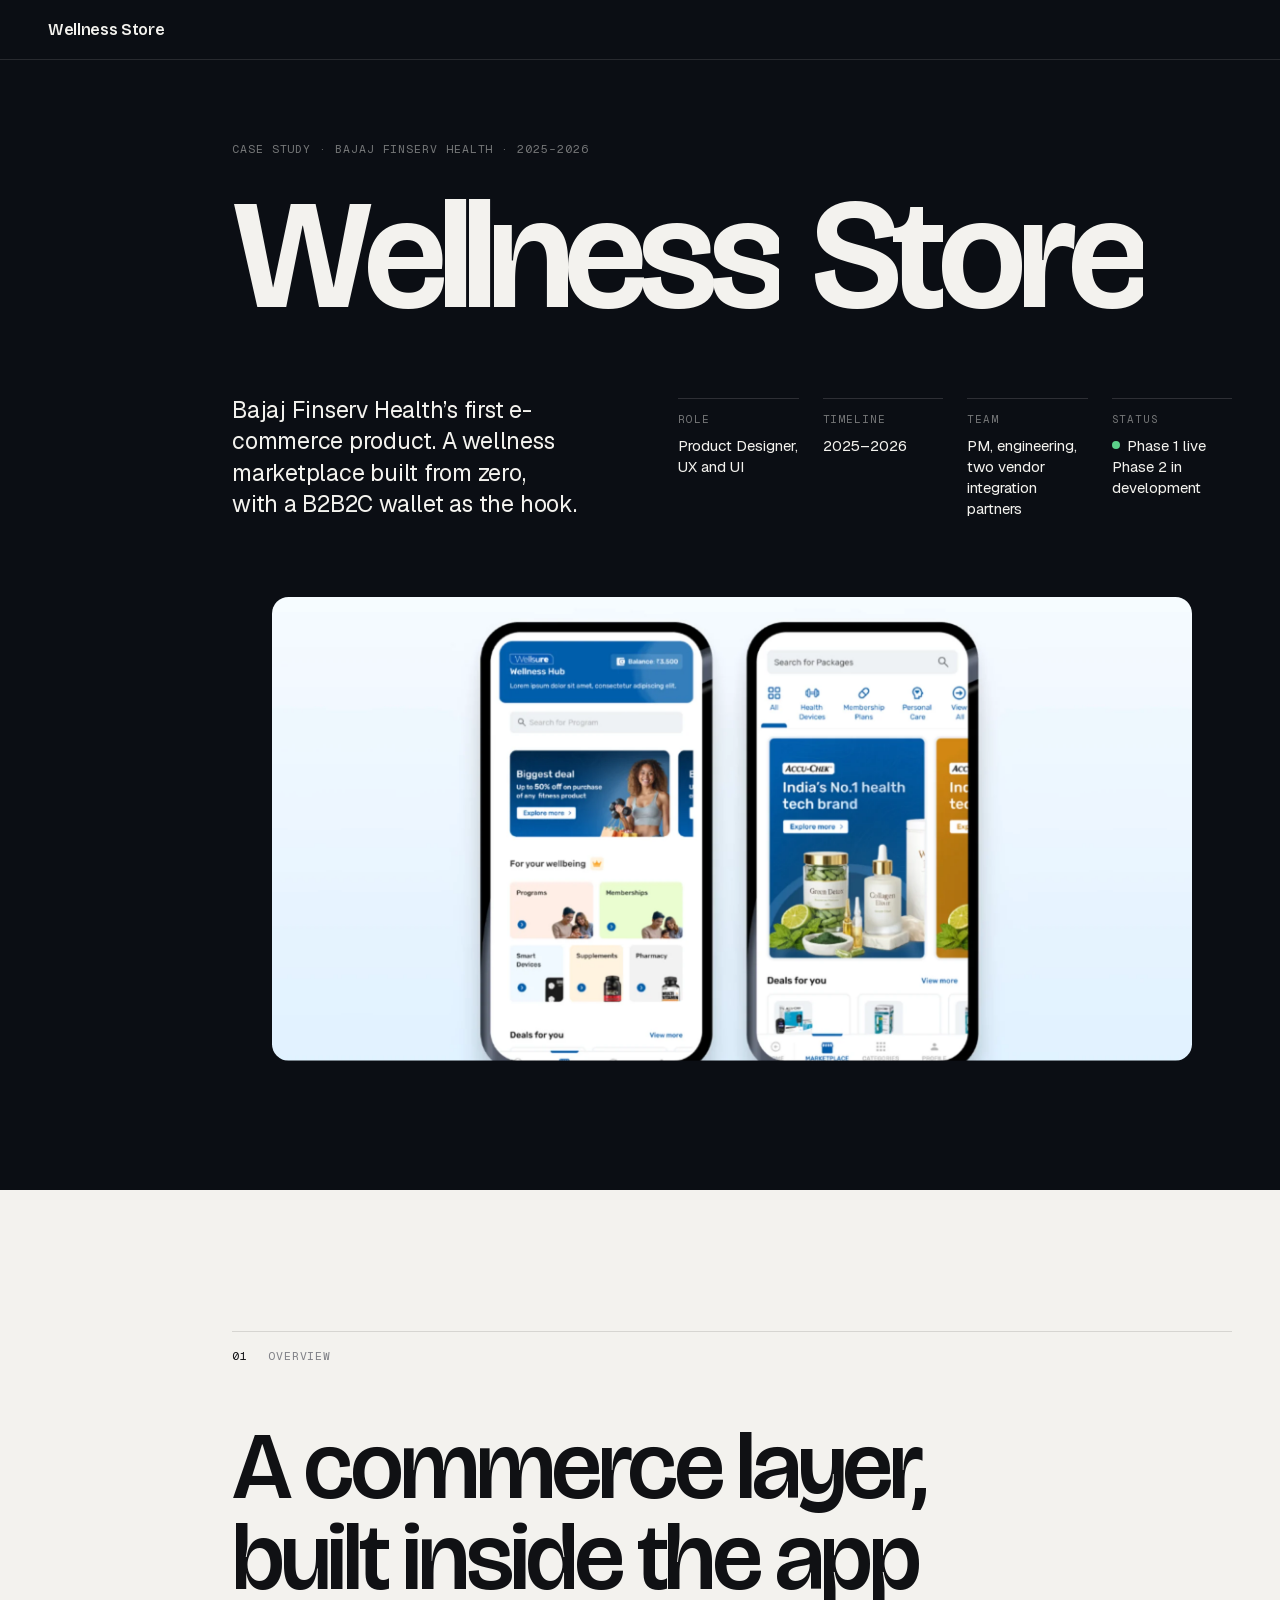
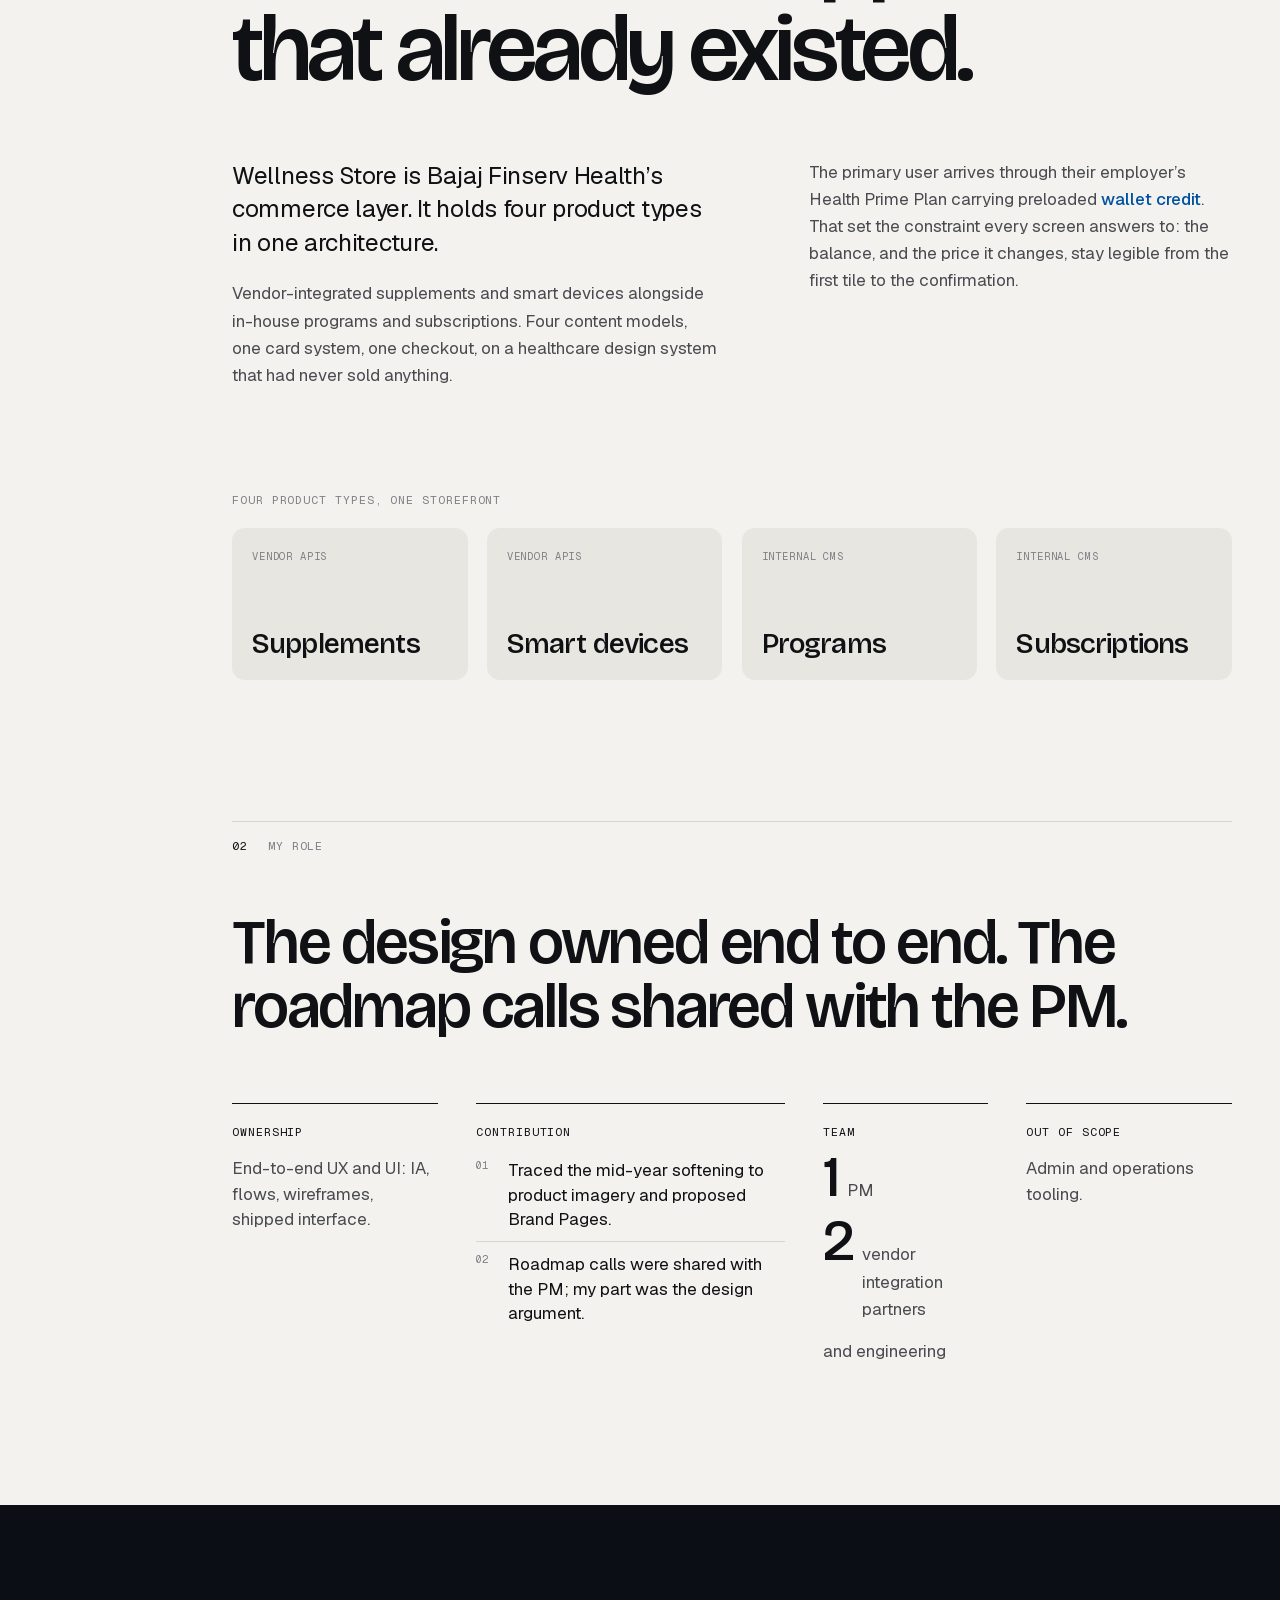
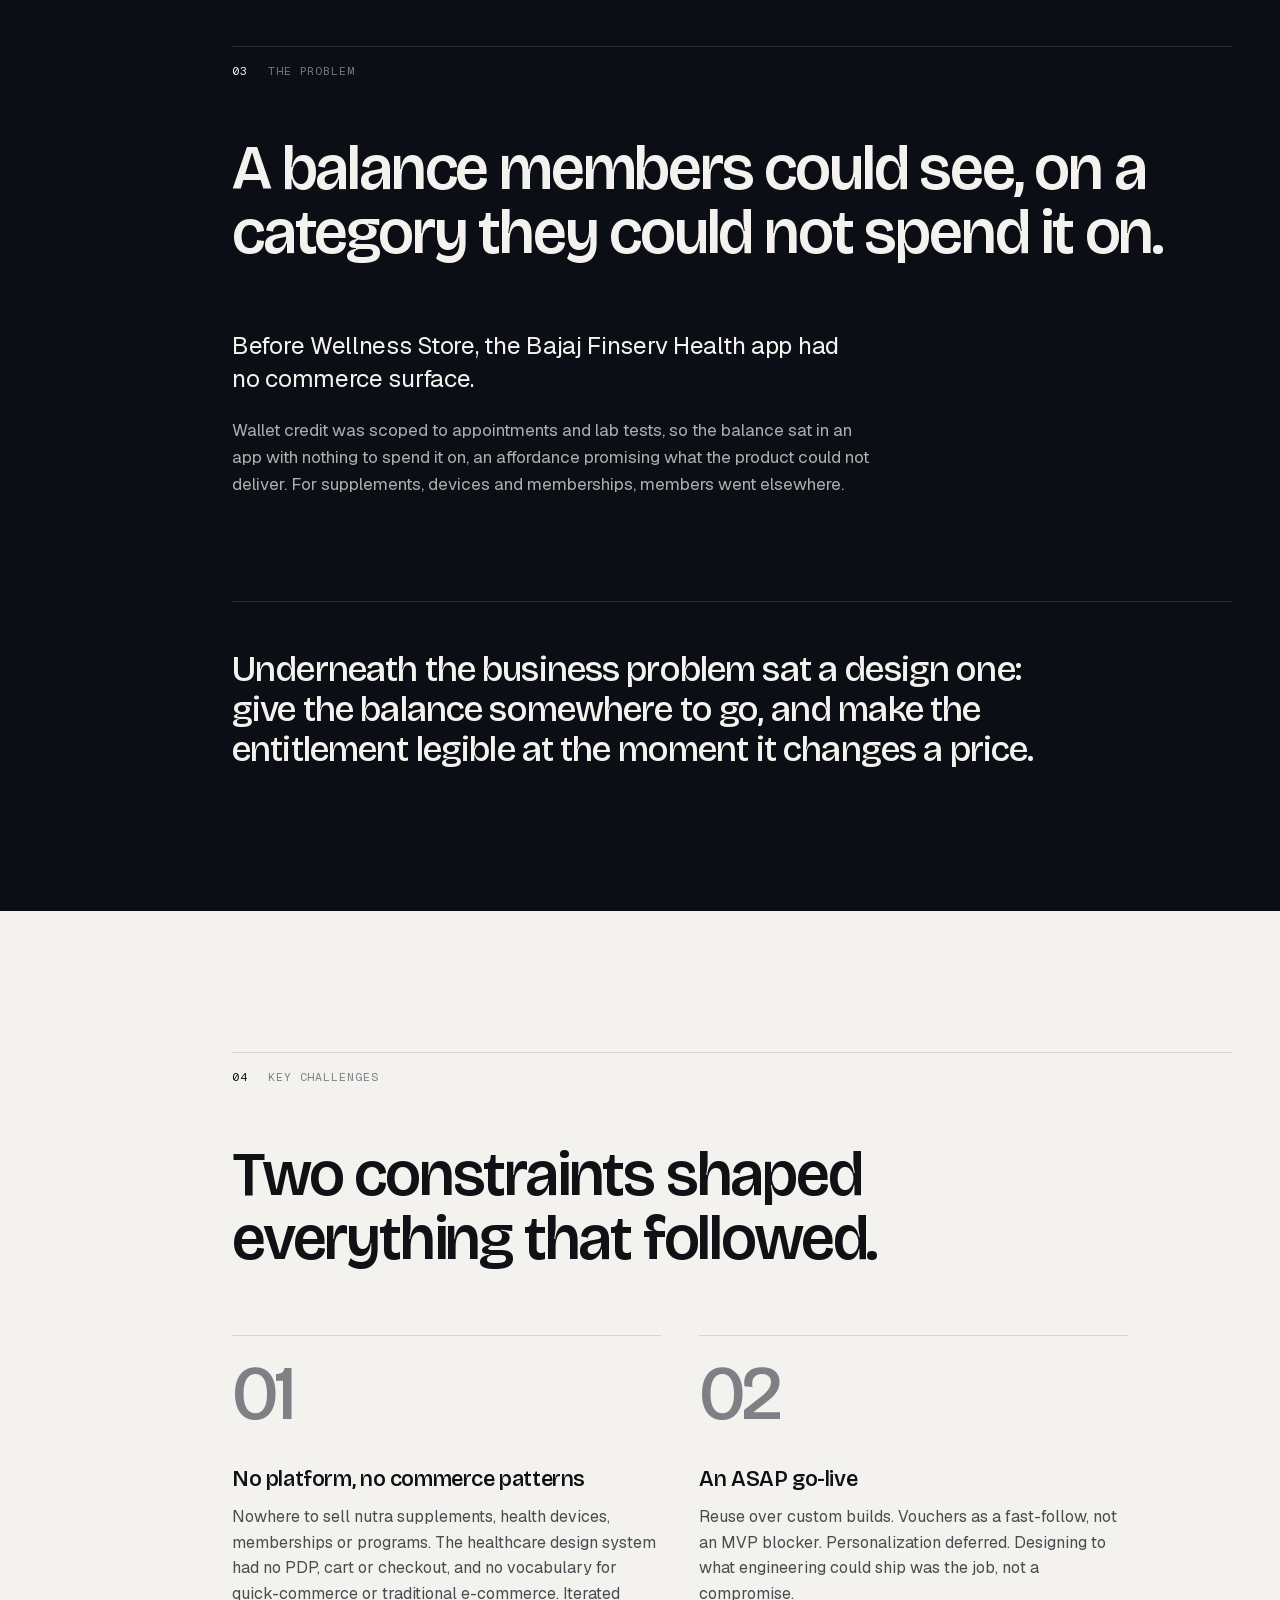
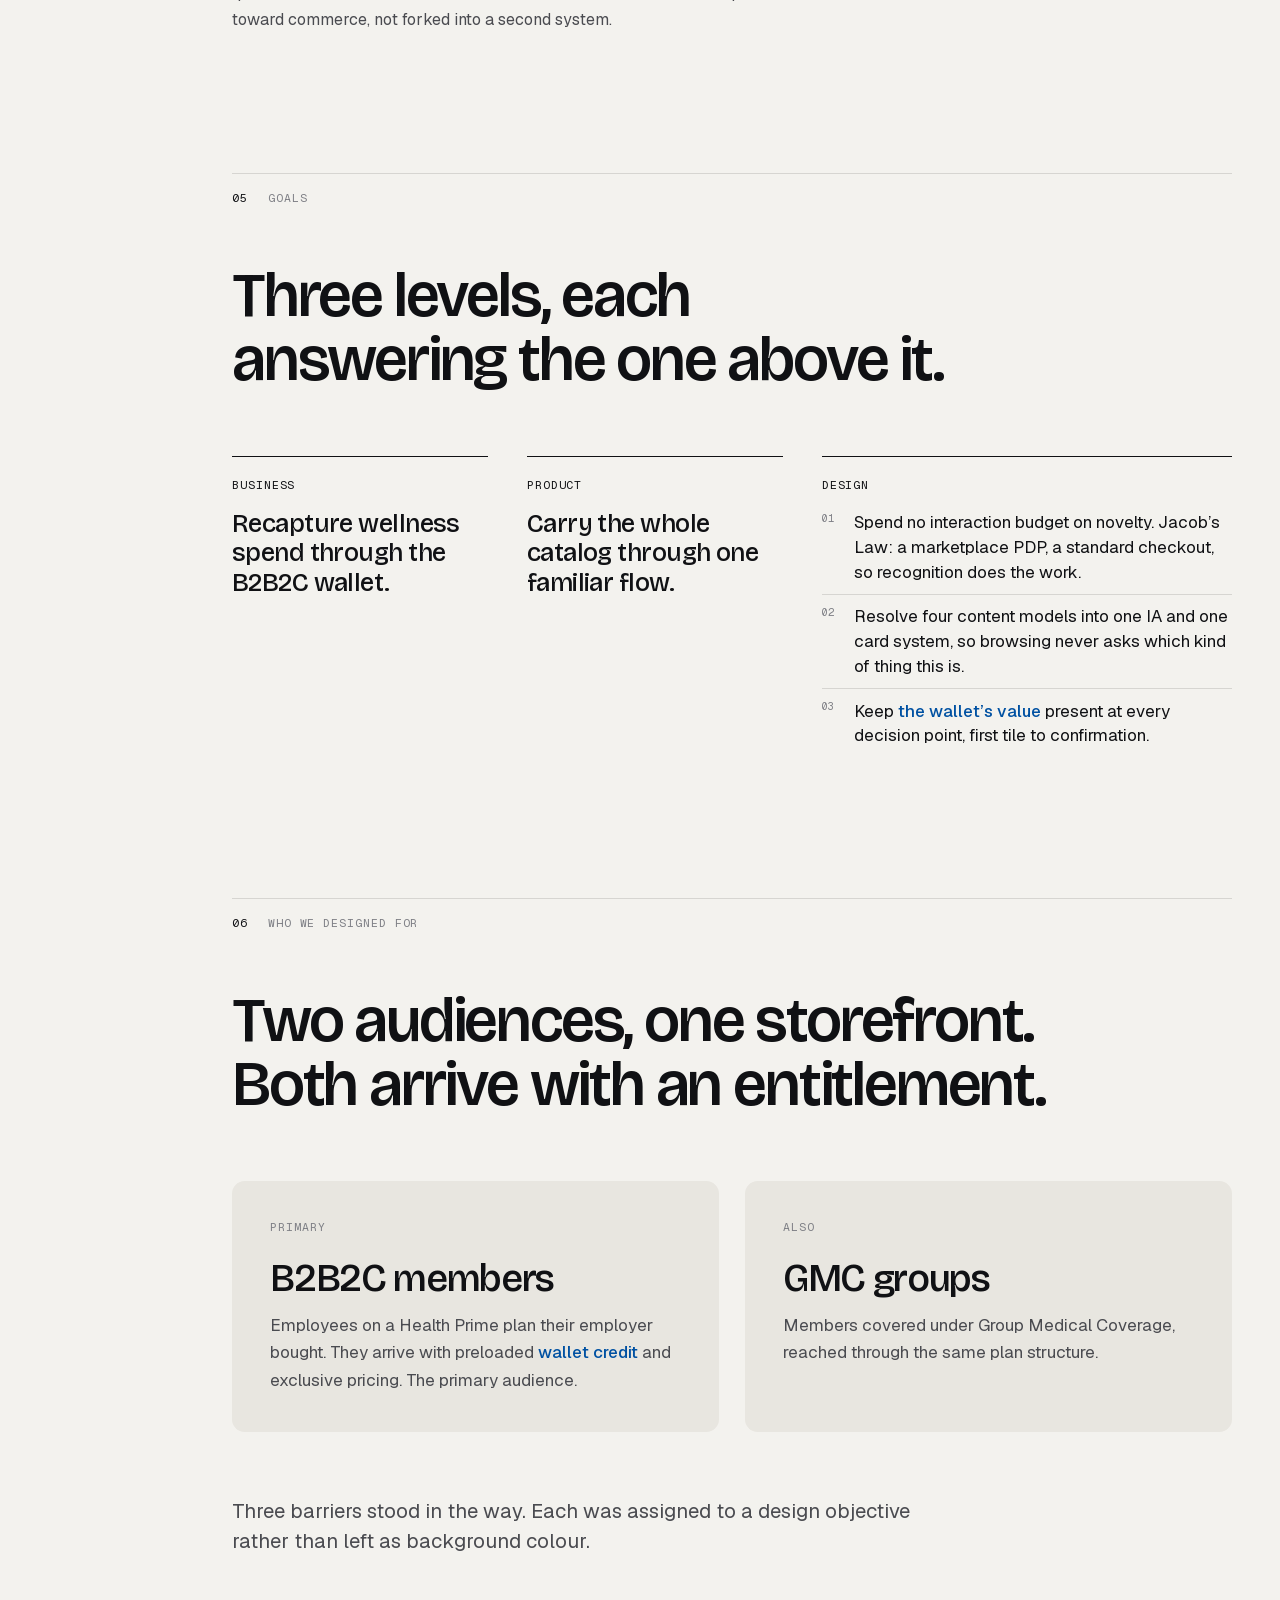
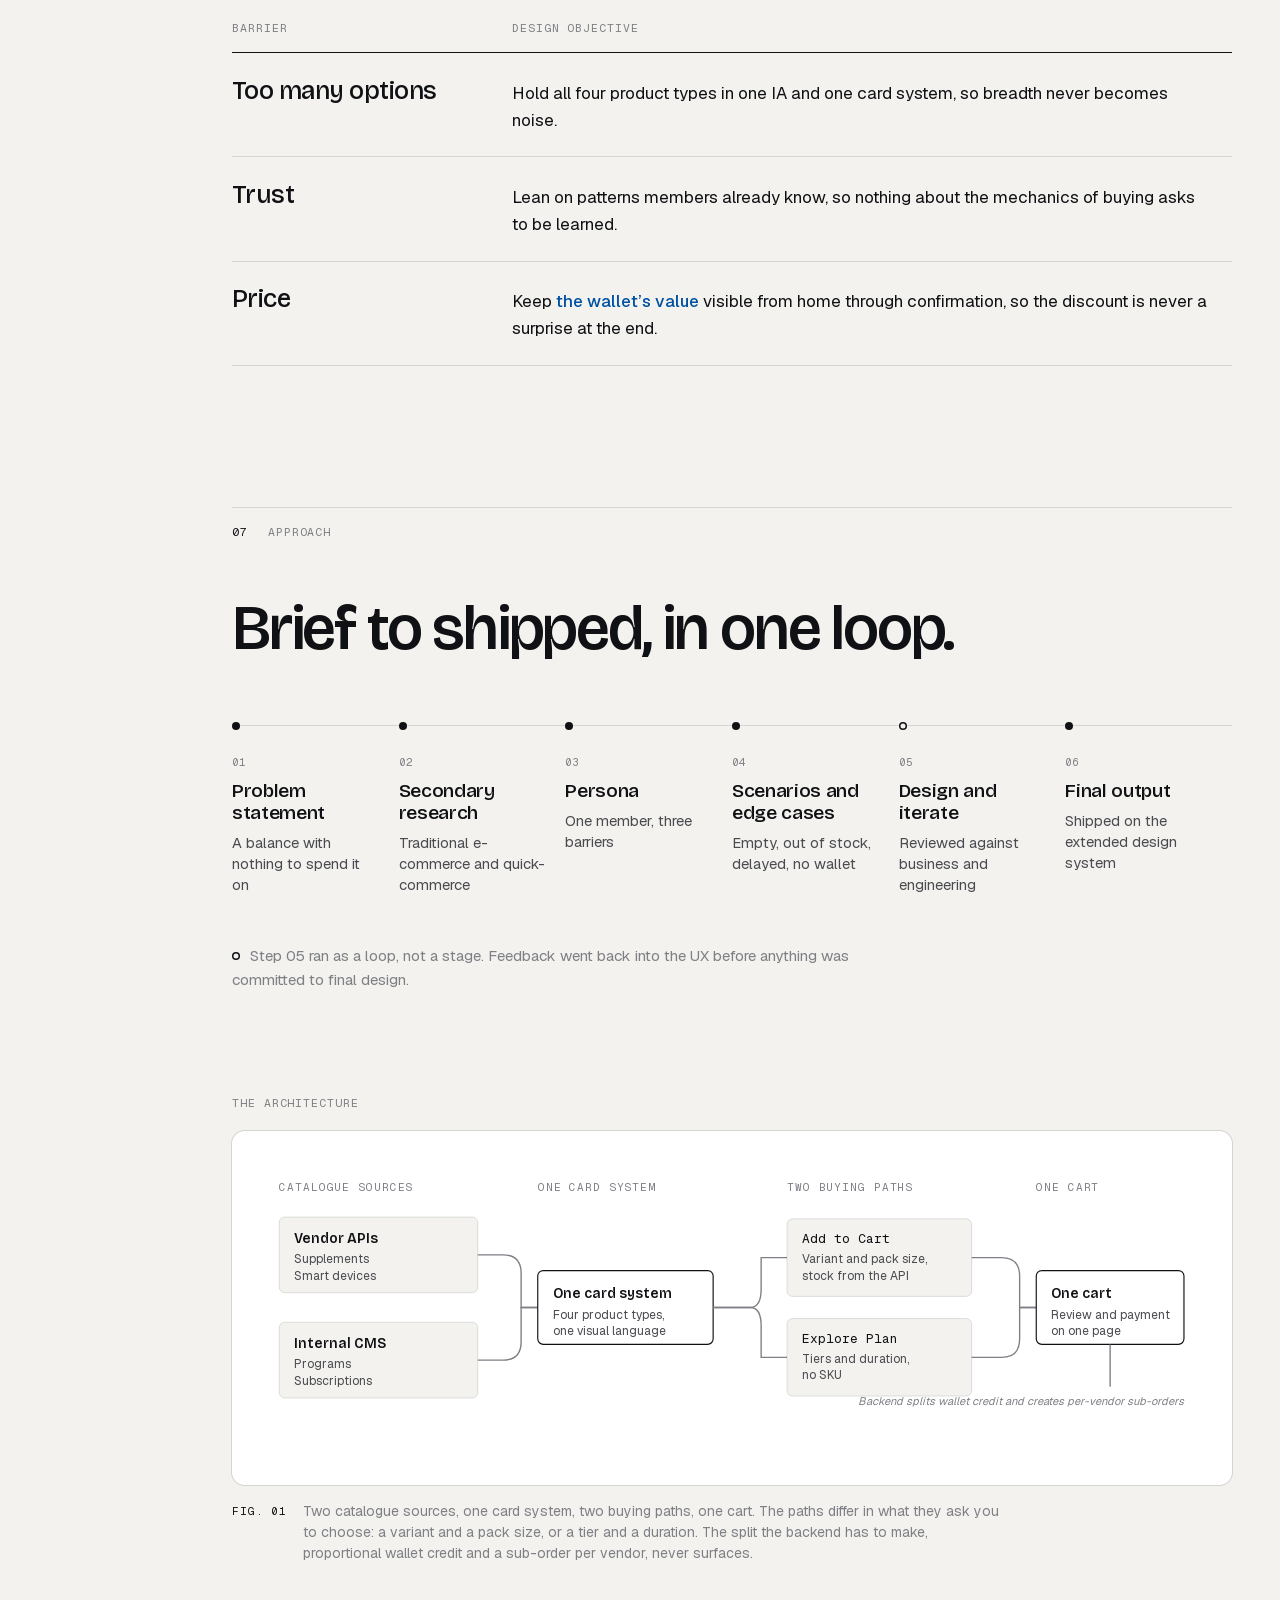
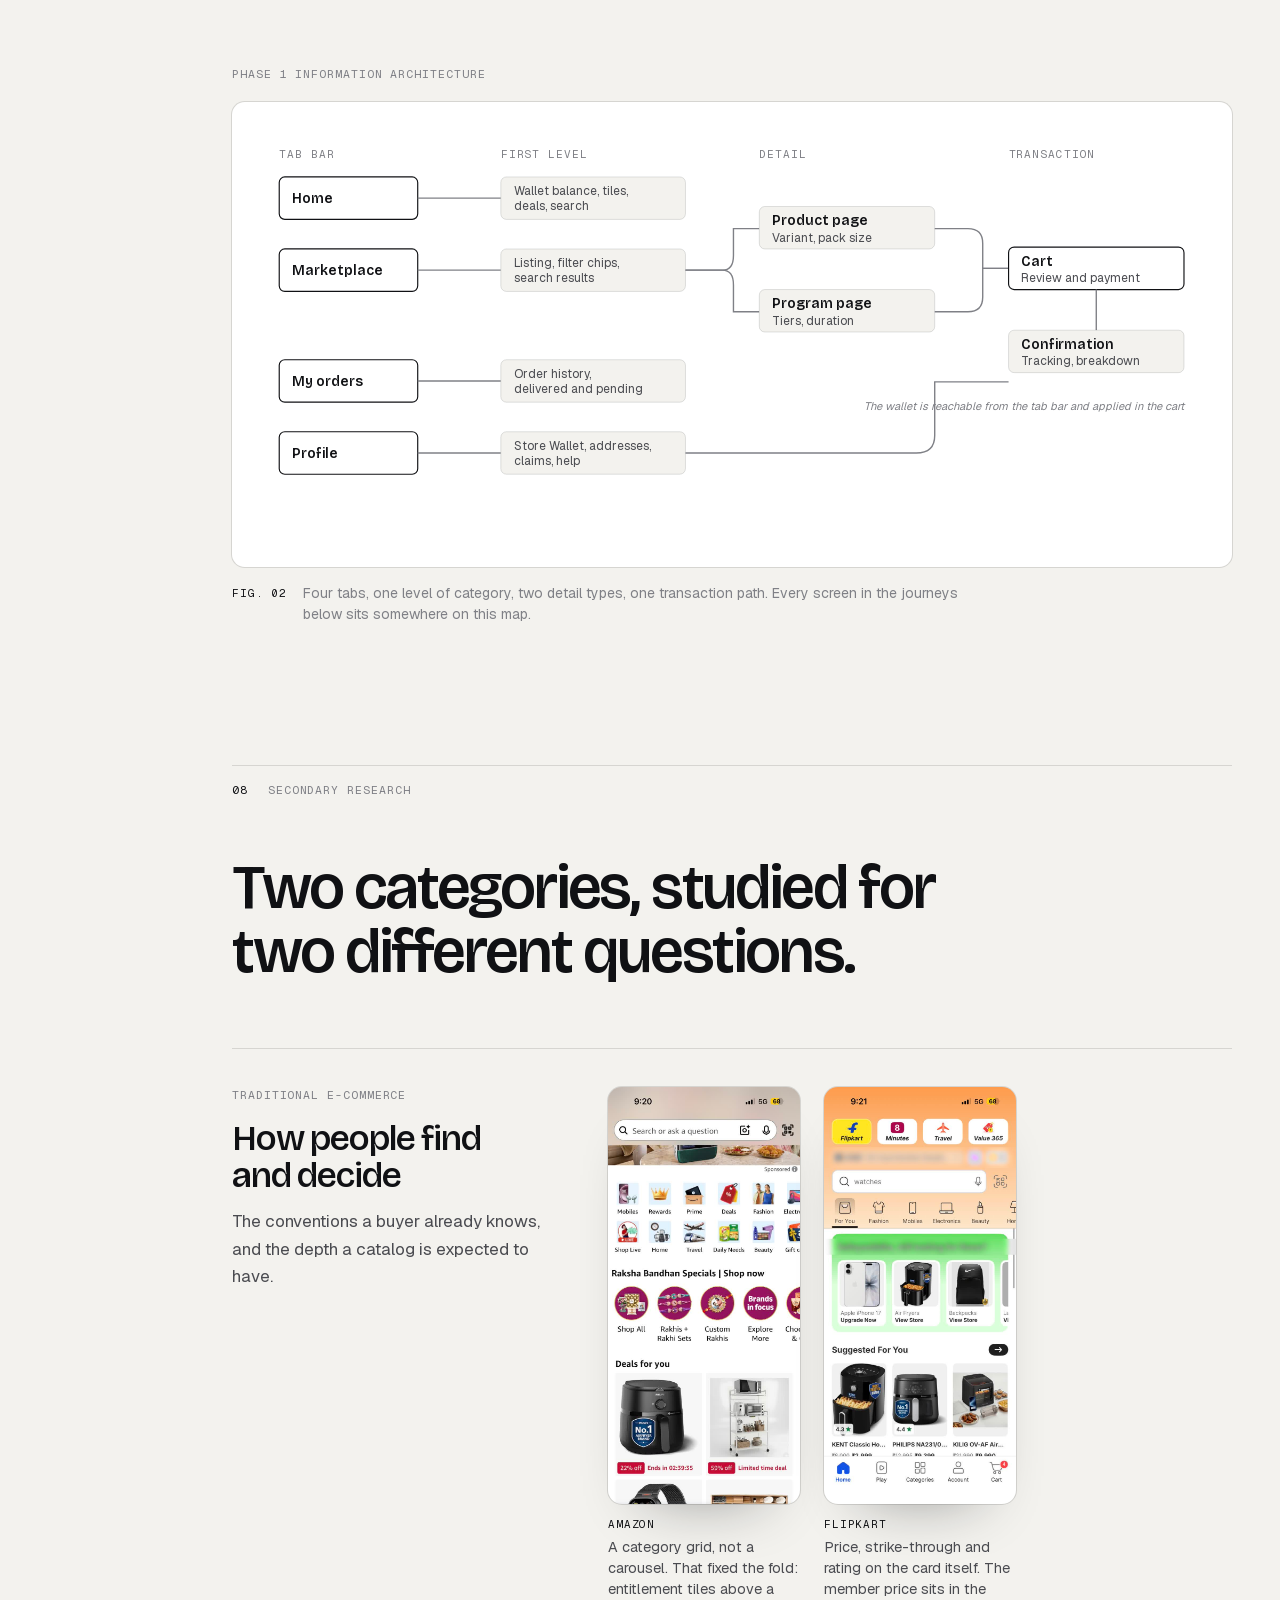
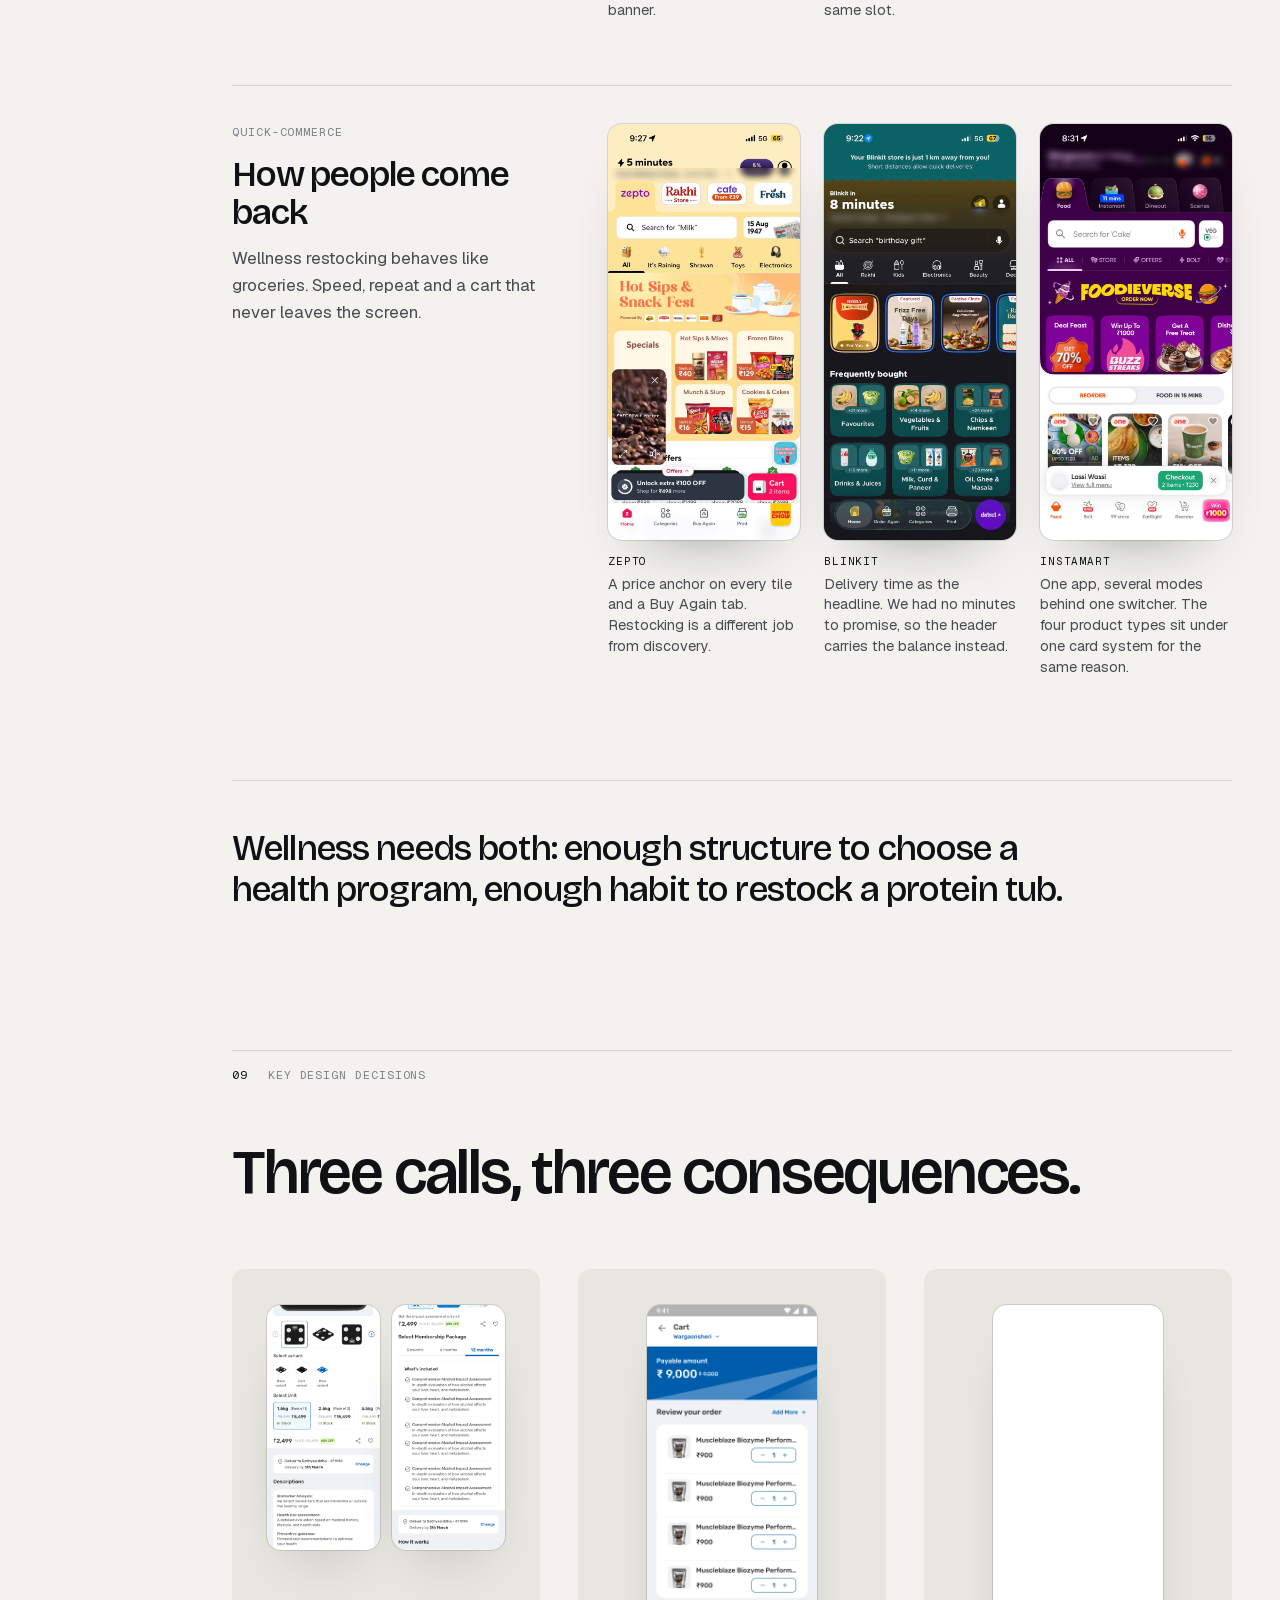
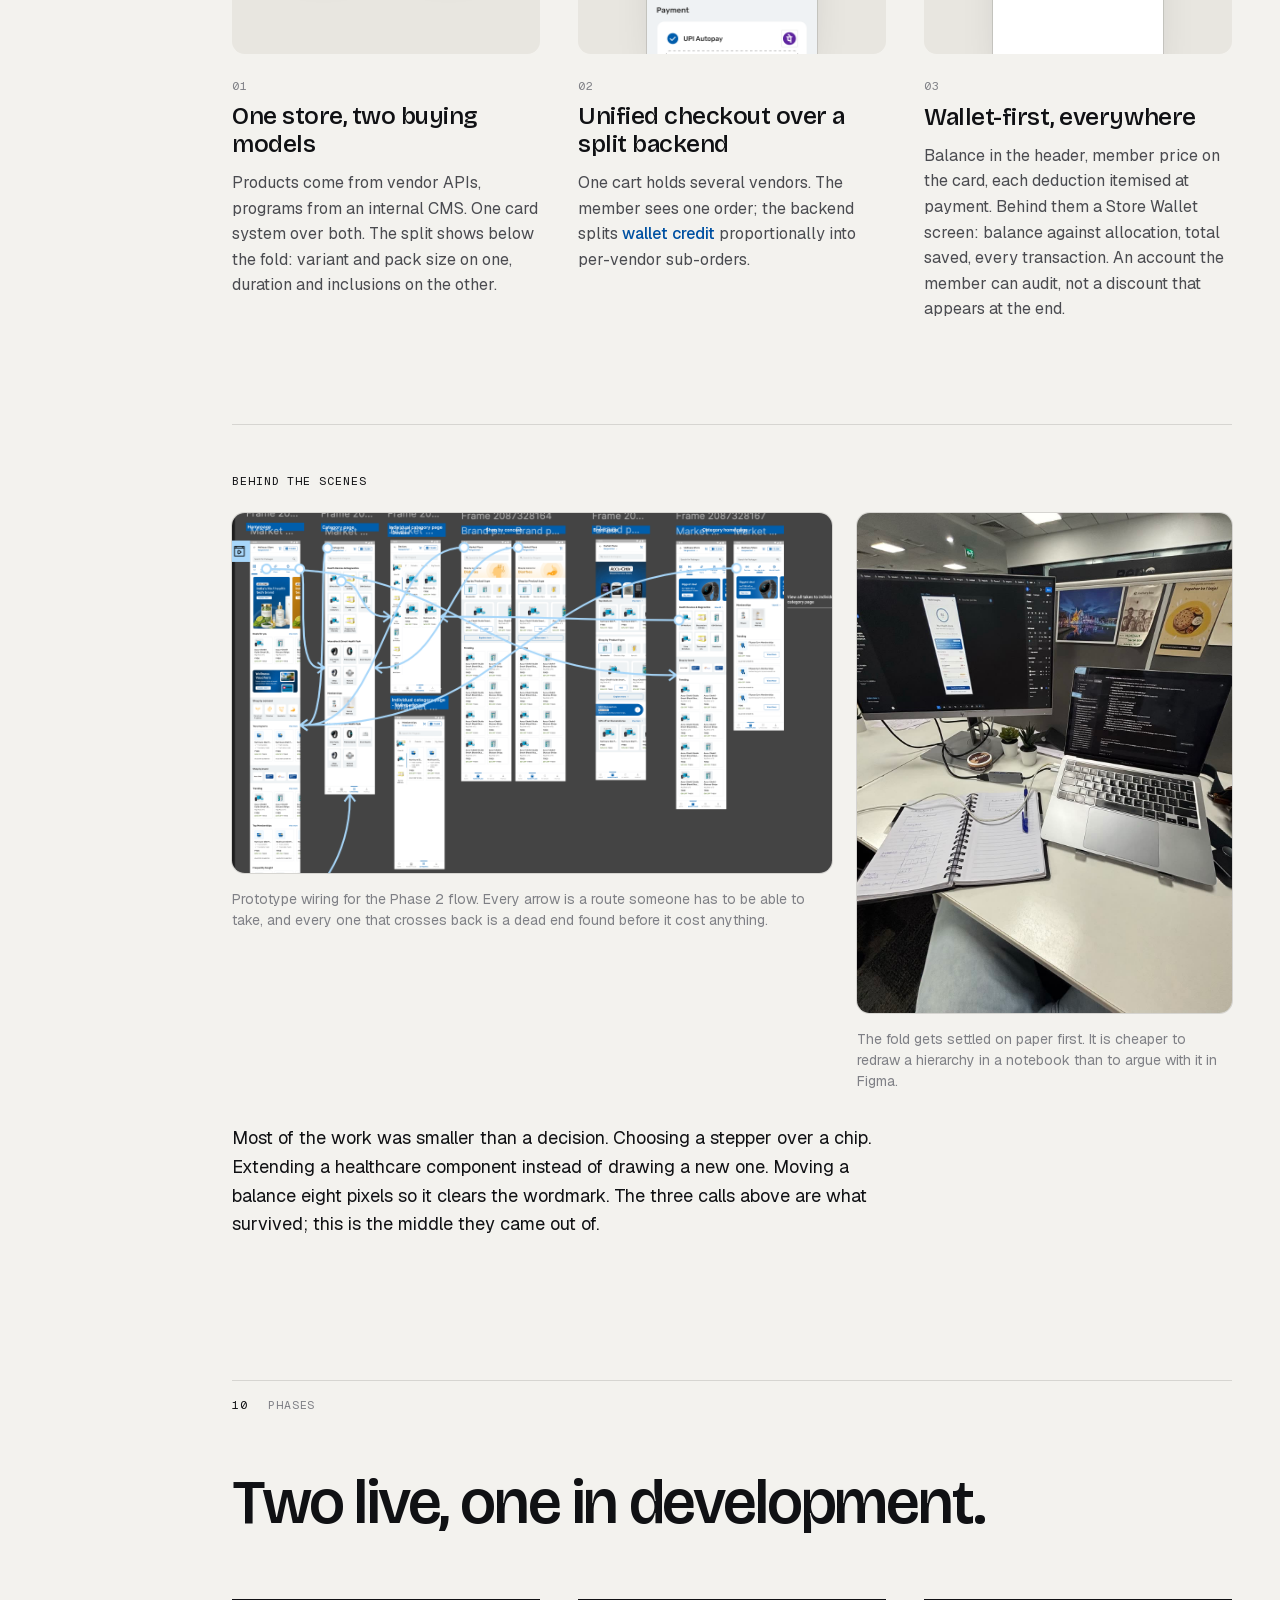
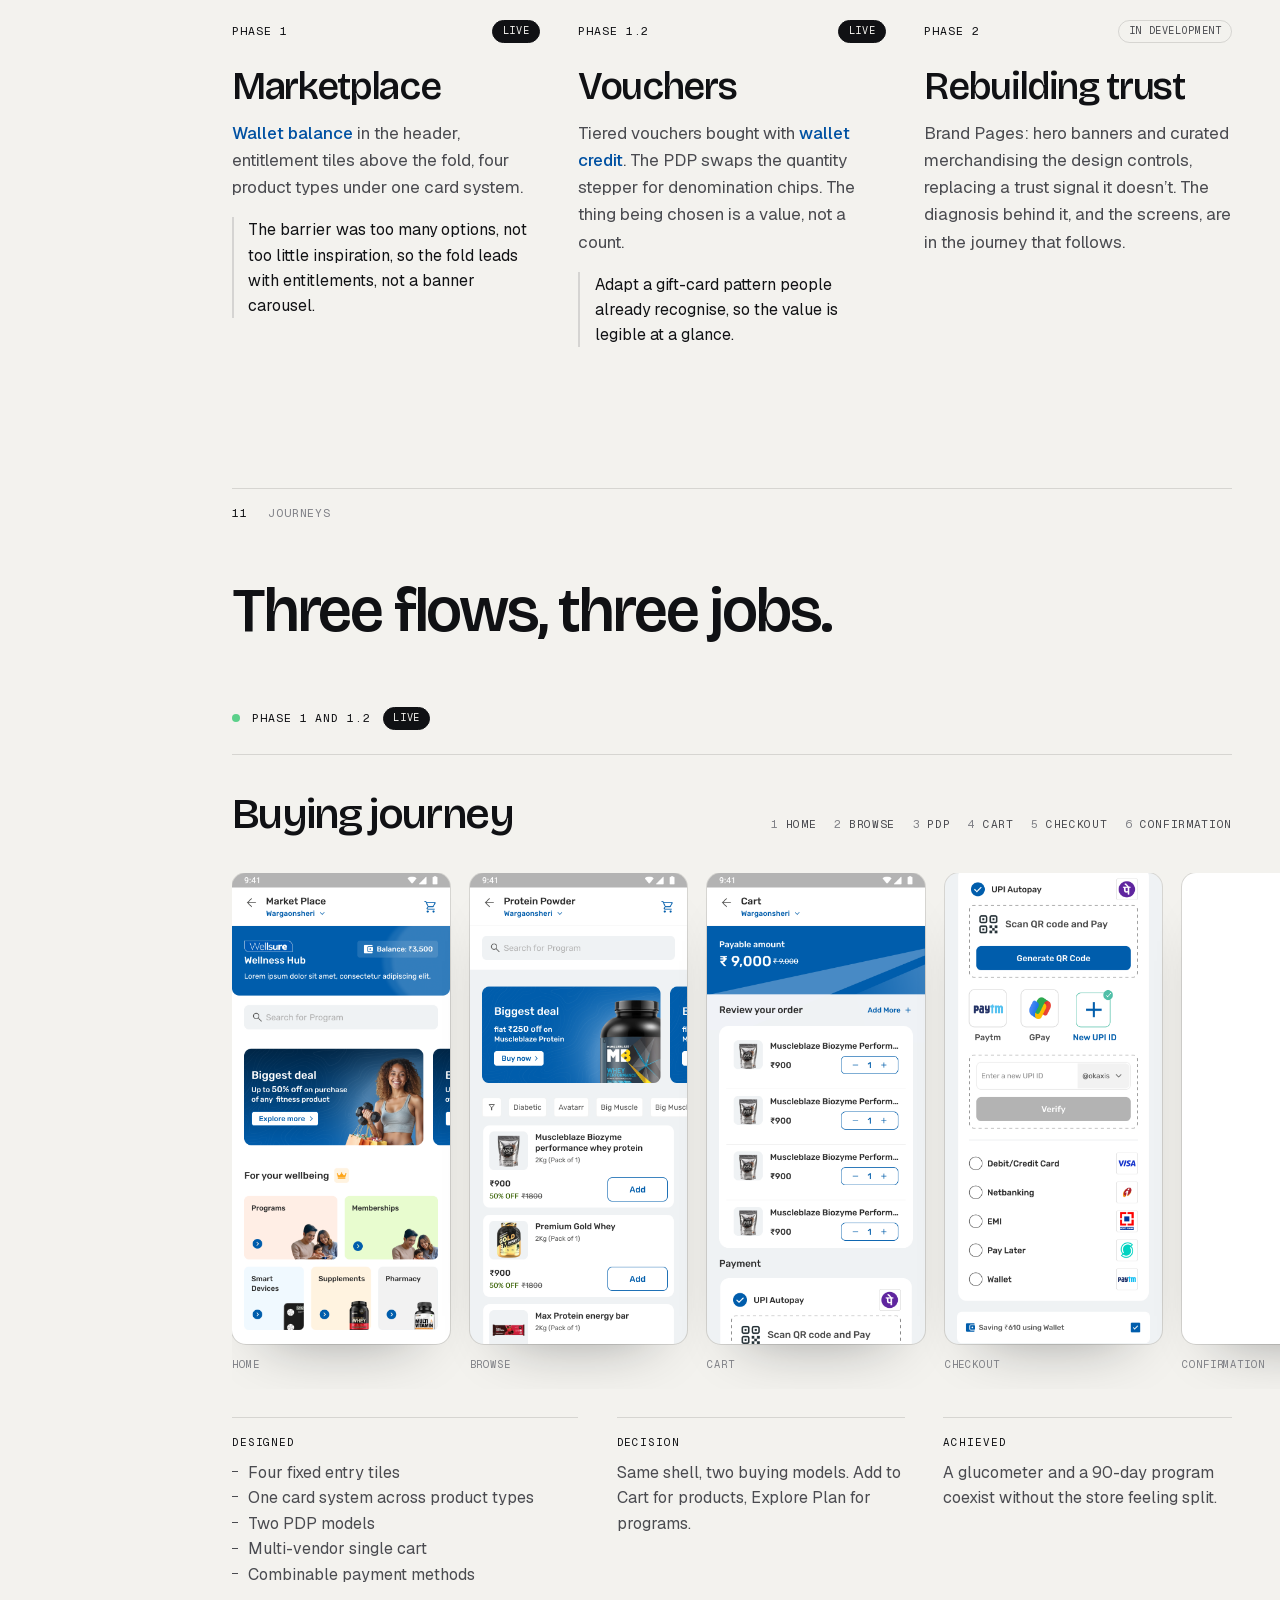
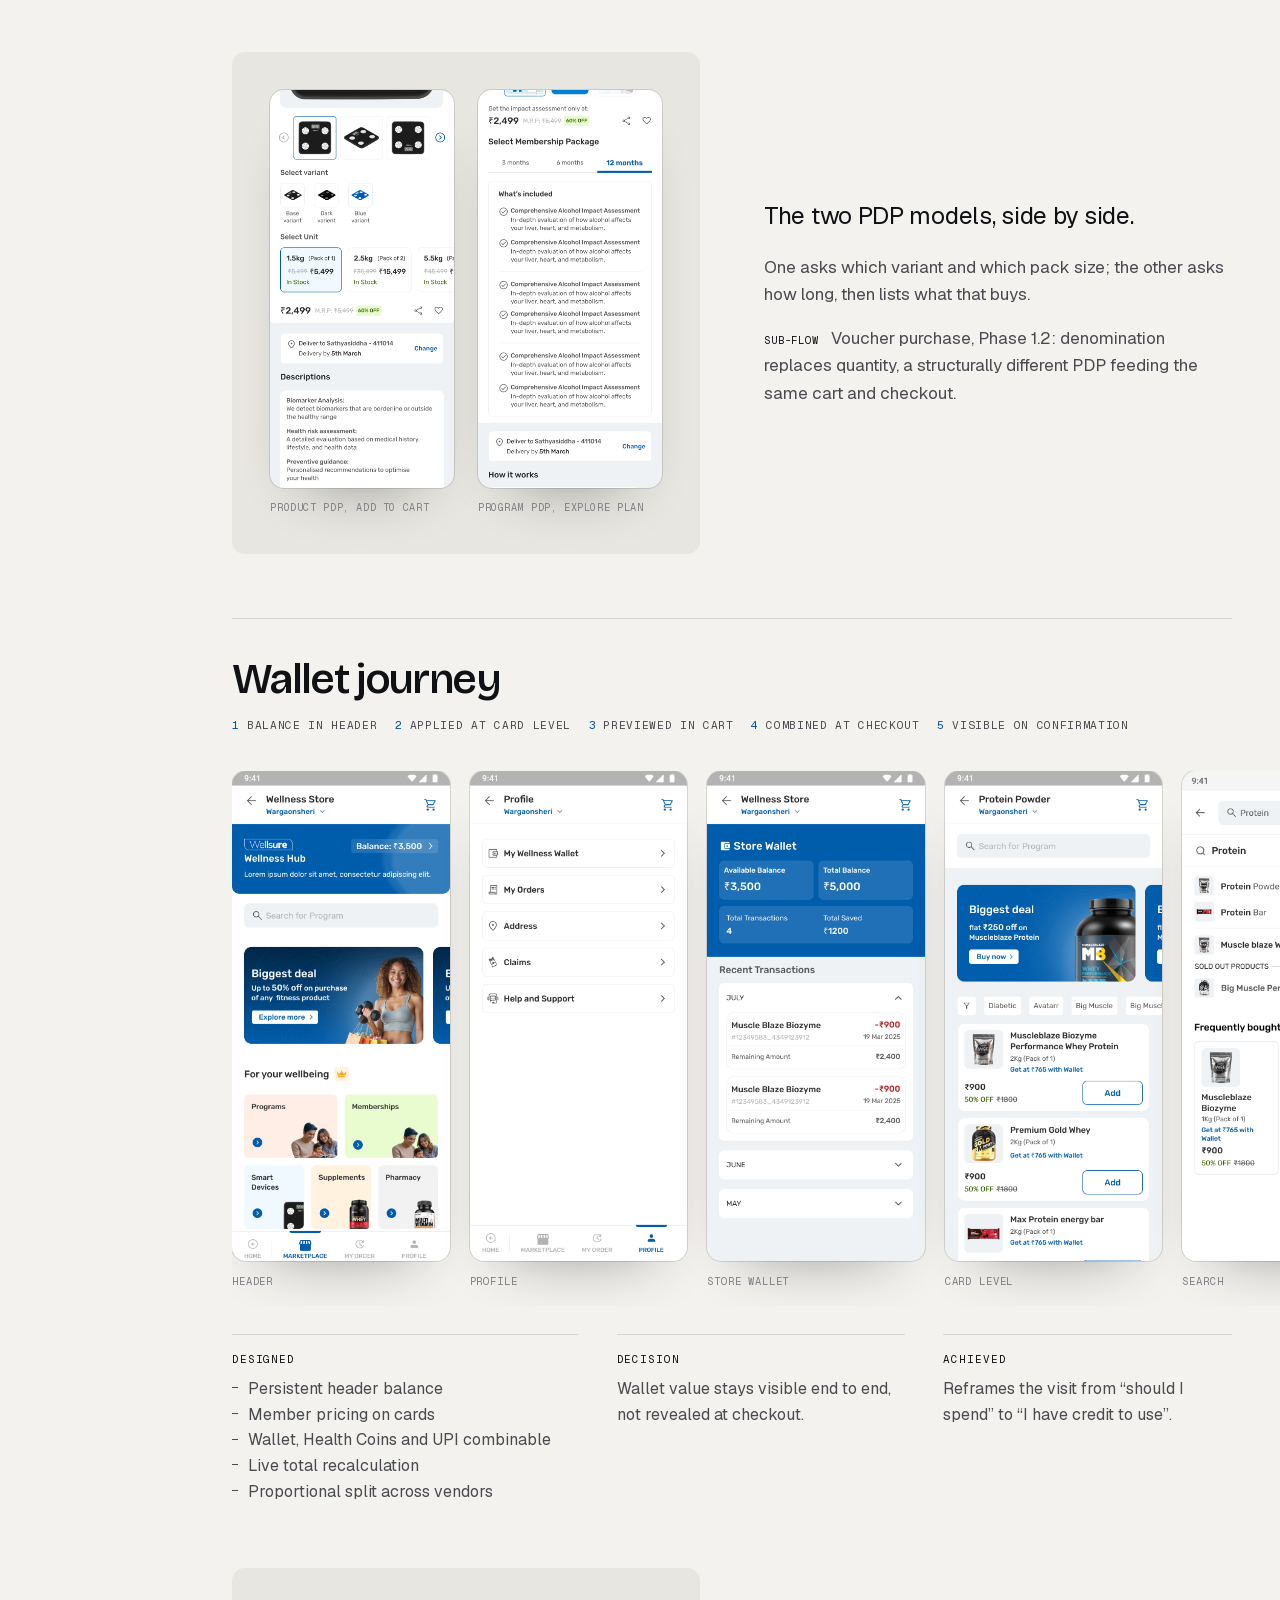
==== index.html @ 8b0f98ed "Redesign: editorial layout shared with the Generative EMR case study Same system as the EMR page: pa" ====
<!doctype html>
<html lang="en">
<head>
<meta charset="utf-8">
<meta name="viewport" content="width=device-width, initial-scale=1">
<meta name="color-scheme" content="light">
<meta name="theme-color" content="#0B0E14">
<link rel="icon" href="data:image/svg+xml,%3Csvg xmlns='http://www.w3.org/2000/svg' viewBox='0 0 32 32'%3E%3Crect width='32' height='32' rx='7' fill='%230B0E14'/%3E%3Ccircle cx='16' cy='16' r='6' fill='%230A62C2'/%3E%3C/svg%3E">
<title>Wellness Store, Bajaj Finserv Health</title>
<meta name="description" content="Case study. Bajaj Finserv Health's first e-commerce product: a wellness marketplace built from zero, with a B2B2C wallet as the hook.">
<link rel="preload" href="public/fonts/BricolageGrotesque-600-latin.woff2" as="font" type="font/woff2" crossorigin>
<link rel="preload" href="public/fonts/Geist-var-latin.woff2" as="font" type="font/woff2" crossorigin>
<link rel="preload" href="public/cover/wellness-store-hero.webp" as="image" fetchpriority="high">
<link rel="stylesheet" href="fonts.css">
<link rel="stylesheet" href="styles.css">
</head>
<body>

<a class="skip" href="#overview">Skip to the case study</a>

<header class="topbar" data-tone="dark">
  <a class="tb-mark" href="#top">Wellness Store</a>
  <button class="tb-index" type="button" aria-expanded="false" aria-controls="index-panel">
    <span class="tb-num" aria-hidden="true"></span>
    <span class="tb-name">Index</span>
    <span class="tb-plus" aria-hidden="true"></span>
  </button>
  <span class="tb-progress" aria-hidden="true"><span></span></span>
</header>

<nav class="index-panel" id="index-panel" aria-label="Sections" hidden>
  <ol>
    <li><a href="#overview"><span>01</span>Overview</a></li>
    <li><a href="#role"><span>02</span>My role</a></li>
    <li><a href="#problem"><span>03</span>The problem</a></li>
    <li><a href="#challenges"><span>04</span>Key challenges</a></li>
    <li><a href="#goals"><span>05</span>Goals</a></li>
    <li><a href="#persona"><span>06</span>Who we designed for</a></li>
    <li><a href="#approach"><span>07</span>Approach</a></li>
    <li><a href="#research"><span>08</span>Secondary research</a></li>
    <li><a href="#decisions"><span>09</span>Key design decisions</a></li>
    <li><a href="#phases"><span>10</span>Phases</a></li>
    <li><a href="#journeys"><span>11</span>Journeys</a></li>
    <li><a href="#results"><span>12</span>Results</a></li>
    <li><a href="#phase2"><span>13</span>Phase 2</a></li>
    <li><a href="#learnings"><span>14</span>Key learnings</a></li>
    <li><a href="#next"><span>15</span>Next steps</a></li>
  </ol>
</nav>

<!-- Side rail: the section index, fixed in its own left margin from 1180px.
     Appears once the hero has scrolled away. -->
<nav class="rail" aria-label="Sections, side rail">
  <ol>
    <li><a href="#overview"><span class="r-num">01</span><span class="r-name">Overview</span></a></li>
    <li><a href="#role"><span class="r-num">02</span><span class="r-name">My role</span></a></li>
    <li><a href="#problem"><span class="r-num">03</span><span class="r-name">The problem</span></a></li>
    <li><a href="#challenges"><span class="r-num">04</span><span class="r-name">Challenges</span></a></li>
    <li><a href="#goals"><span class="r-num">05</span><span class="r-name">Goals</span></a></li>
    <li><a href="#persona"><span class="r-num">06</span><span class="r-name">Audience</span></a></li>
    <li><a href="#approach"><span class="r-num">07</span><span class="r-name">Approach</span></a></li>
    <li><a href="#research"><span class="r-num">08</span><span class="r-name">Research</span></a></li>
    <li><a href="#decisions"><span class="r-num">09</span><span class="r-name">Decisions</span></a></li>
    <li><a href="#phases"><span class="r-num">10</span><span class="r-name">Phases</span></a></li>
    <li><a href="#journeys"><span class="r-num">11</span><span class="r-name">Journeys</span></a></li>
    <li><a href="#results"><span class="r-num">12</span><span class="r-name">Results</span></a></li>
    <li><a href="#phase2"><span class="r-num">13</span><span class="r-name">Phase 2</span></a></li>
    <li><a href="#learnings"><span class="r-num">14</span><span class="r-name">Key learnings</span></a></li>
    <li><a href="#next"><span class="r-num">15</span><span class="r-name">Next steps</span></a></li>
  </ol>
</nav>


<!-- ================================================================ HERO -->
<section class="hero dark" id="top" aria-label="Introduction">
  <div class="wrap hero-head">
    <p class="kicker">Case study &middot; Bajaj Finserv Health &middot; 2025&ndash;2026</p>

    <h1 class="hero-title" aria-label="Wellness Store">
      <span class="word" aria-hidden="true"><span class="ch" style="--i:0">W</span><span class="ch" style="--i:1">e</span><span class="ch" style="--i:2">l</span><span class="ch" style="--i:3">l</span><span class="ch" style="--i:4">n</span><span class="ch" style="--i:5">e</span><span class="ch" style="--i:6">s</span><span class="ch" style="--i:7">s</span></span>
      <span class="word" aria-hidden="true"><span class="ch" style="--i:9">S</span><span class="ch" style="--i:10">t</span><span class="ch" style="--i:11">o</span><span class="ch" style="--i:12">r</span><span class="ch" style="--i:13">e</span></span>
    </h1>

    <div class="hero-foot">
      <p class="hero-line">Bajaj Finserv Health&rsquo;s first e-commerce product. A wellness marketplace built from zero, with a B2B2C wallet as the hook.</p>
      <dl class="meta">
        <div><dt>Role</dt><dd>Product Designer, UX and UI</dd></div>
        <div><dt>Timeline</dt><dd>2025&ndash;2026</dd></div>
        <div><dt>Team</dt><dd>PM, engineering, two vendor integration partners</dd></div>
        <div><dt>Status</dt><dd><span class="live-dot" aria-hidden="true"></span>Phase 1 live<br>Phase 2 in development</dd></div>
      </dl>
    </div>
  </div>

  <figure class="hero-visual">
    <div class="hv-scale">
      <img class="hv-card" src="public/cover/wellness-store-hero.webp" width="1908" height="962"
           alt="Two phone mockups: the Phase 1 home with its wallet balance and entitlement tiles, and the Phase 2 home with category tabs and a brand banner."
           fetchpriority="high" decoding="async">
    </div>
  </figure>
</section>


<main>

<!-- ============================================================ OVERVIEW -->
<section id="overview" data-title="Overview">
  <div class="wrap">
    <p class="sec-idx" data-reveal><span>01</span>Overview</p>
    <h2 class="sec-title xl" data-reveal>A commerce layer, built inside the app that already existed.</h2>

    <div class="split" data-reveal>
      <div class="prose">
        <p class="lead">
          Wellness Store is Bajaj Finserv Health&rsquo;s commerce layer. It holds four
          product types in one architecture.
        </p>
        <p>
          Vendor-integrated supplements and smart devices alongside in-house programs and
          subscriptions. Four content models, one card system, one checkout, on a
          healthcare design system that had never sold anything.
        </p>
      </div>
      <div class="prose">
        <p>
          The primary user arrives through their employer&rsquo;s Health Prime Plan carrying
          preloaded <span class="wallet">wallet credit</span>. That set the constraint every
          screen answers to: the balance, and the price it changes, stay legible from the
          first tile to the confirmation.
        </p>
      </div>
    </div>

    <div class="types" data-reveal>
      <p class="label">Four product types, one storefront</p>
      <ul>
        <li><span class="t-src">Vendor APIs</span><span class="t-name">Supplements</span></li>
        <li><span class="t-src">Vendor APIs</span><span class="t-name">Smart devices</span></li>
        <li><span class="t-src">Internal CMS</span><span class="t-name">Programs</span></li>
        <li><span class="t-src">Internal CMS</span><span class="t-name">Subscriptions</span></li>
      </ul>
    </div>
  </div>
</section>


<!-- ============================================================= MY ROLE -->
<section id="role" data-title="My role">
  <div class="wrap">
    <p class="sec-idx" data-reveal><span>02</span>My role</p>
    <h2 class="sec-title" data-reveal>The design owned end to end. The roadmap calls shared with the PM.</h2>

    <div class="role-grid" data-reveal>
      <div class="role-card">
        <p class="label">Ownership</p>
        <p class="role-text">End-to-end UX and UI: IA, flows, wireframes, shipped interface.</p>
      </div>
      <div class="role-card wide">
        <p class="label">Contribution</p>
        <ol class="role-list">
          <li>Traced the mid-year softening to product imagery and proposed Brand Pages.</li>
          <li>Roadmap calls were shared with the PM; my part was the design argument.</li>
        </ol>
      </div>
      <div class="role-card">
        <p class="label">Team</p>
        <p class="team"><span class="tn">1</span>PM</p>
        <p class="team"><span class="tn">2</span>vendor integration partners</p>
        <p class="role-text">and engineering</p>
      </div>
      <div class="role-card">
        <p class="label">Out of scope</p>
        <p class="role-text">Admin and operations tooling.</p>
      </div>
    </div>
  </div>
</section>


<!-- ========================================================== THE PROBLEM -->
<section class="dark" id="problem" data-title="The problem">
  <div class="wrap">
    <p class="sec-idx" data-reveal><span>03</span>The problem</p>
    <h2 class="sec-title" data-reveal>A balance members could see, on a category they could not spend it on.</h2>

    <div class="prose" data-reveal>
      <p class="lead">
        Before Wellness Store, the Bajaj Finserv Health app had no commerce surface.
      </p>
      <p>
        Wallet credit was scoped to appointments and lab tests, so the balance sat in an
        app with nothing to spend it on, an affordance promising what the product could
        not deliver. For supplements, devices and memberships, members went elsewhere.
      </p>
    </div>

    <div class="split closing" data-reveal>
      <p class="pull">Underneath the business problem sat a design one: give the balance somewhere to go, and make the entitlement legible at the moment it changes a price.</p>
    </div>
  </div>
</section>


<!-- ====================================================== KEY CHALLENGES -->
<section id="challenges" data-title="Key challenges">
  <div class="wrap">
    <p class="sec-idx" data-reveal><span>04</span>Key challenges</p>
    <h2 class="sec-title" data-reveal>Two constraints shaped everything that followed.</h2>

    <ol class="blocks two" data-reveal>
      <li>
        <p class="b-num">01</p>
        <h3>No platform, no commerce patterns</h3>
        <p>Nowhere to sell nutra supplements, health devices, memberships or programs. The healthcare design system had no PDP, cart or checkout, and no vocabulary for quick-commerce or traditional e-commerce. Iterated toward commerce, not forked into a second system.</p>
      </li>
      <li>
        <p class="b-num">02</p>
        <h3>An ASAP go-live</h3>
        <p>Reuse over custom builds. Vouchers as a fast-follow, not an MVP blocker. Personalization deferred. Designing to what engineering could ship was the job, not a compromise.</p>
      </li>
    </ol>
  </div>
</section>


<!-- =============================================================== GOALS -->
<section id="goals" data-title="Goals">
  <div class="wrap">
    <p class="sec-idx" data-reveal><span>05</span>Goals</p>
    <h2 class="sec-title" data-reveal>Three levels, each answering the one above it.</h2>

    <ol class="levels" data-reveal>
      <li>
        <p class="label">Business</p>
        <p class="lv-text">Recapture wellness spend through the B2B2C wallet.</p>
      </li>
      <li>
        <p class="label">Product</p>
        <p class="lv-text">Carry the whole catalog through one familiar flow.</p>
      </li>
      <li>
        <p class="label">Design</p>
        <ol class="role-list">
          <li>Spend no interaction budget on novelty. Jacob&rsquo;s Law: a marketplace PDP, a standard checkout, so recognition does the work.</li>
          <li>Resolve four content models into one IA and one card system, so browsing never asks which kind of thing this is.</li>
          <li>Keep <span class="wallet">the wallet&rsquo;s value</span> present at every decision point, first tile to confirmation.</li>
        </ol>
      </li>
    </ol>
  </div>
</section>


<!-- ================================================= WHO WE DESIGNED FOR -->
<section id="persona" data-title="Who we designed for">
  <div class="wrap">
    <p class="sec-idx" data-reveal><span>06</span>Who we designed for</p>
    <h2 class="sec-title" data-reveal>Two audiences, one storefront. Both arrive with an entitlement.</h2>

    <div class="audience" data-reveal>
      <div class="aud">
        <p class="label">Primary</p>
        <h3>B2B2C members</h3>
        <p>Employees on a Health Prime plan their employer bought. They arrive with preloaded <span class="wallet">wallet credit</span> and exclusive pricing. The primary audience.</p>
      </div>
      <div class="aud">
        <p class="label">Also</p>
        <h3>GMC groups</h3>
        <p>Members covered under Group Medical Coverage, reached through the same plan structure.</p>
      </div>
    </div>

    <p class="sub" data-reveal>Three barriers stood in the way. Each was assigned to a design objective rather than left as background colour.</p>

    <div class="table-wrap" data-reveal>
      <table class="landscape barriers">
        <caption class="sr-only">Barriers mapped to design objectives</caption>
        <thead>
          <tr><th scope="col">Barrier</th><th scope="col">Design objective</th></tr>
        </thead>
        <tbody>
          <tr><th scope="row">Too many options</th><td data-label="Design objective">Hold all four product types in one IA and one card system, so breadth never becomes noise.</td></tr>
          <tr><th scope="row">Trust</th><td data-label="Design objective">Lean on patterns members already know, so nothing about the mechanics of buying asks to be learned.</td></tr>
          <tr><th scope="row">Price</th><td data-label="Design objective">Keep <span class="wallet">the wallet&rsquo;s value</span> visible from home through confirmation, so the discount is never a surprise at the end.</td></tr>
        </tbody>
      </table>
    </div>
  </div>
</section>


<!-- ============================================================ APPROACH -->
<section id="approach" data-title="Approach">
  <div class="wrap">
    <p class="sec-idx" data-reveal><span>07</span>Approach</p>
    <h2 class="sec-title" data-reveal>Brief to shipped, in one loop.</h2>

    <ol class="flow6" data-reveal>
      <li><span class="f6-n">01</span><span class="f6-name">Problem statement</span><span class="f6-note">A balance with nothing to spend it on</span></li>
      <li><span class="f6-n">02</span><span class="f6-name">Secondary research</span><span class="f6-note">Traditional e-commerce and quick-commerce</span></li>
      <li><span class="f6-n">03</span><span class="f6-name">Persona</span><span class="f6-note">One member, three barriers</span></li>
      <li><span class="f6-n">04</span><span class="f6-name">Scenarios and edge cases</span><span class="f6-note">Empty, out of stock, delayed, no wallet</span></li>
      <li class="loop"><span class="f6-n">05</span><span class="f6-name">Design and iterate</span><span class="f6-note">Reviewed against business and engineering</span></li>
      <li><span class="f6-n">06</span><span class="f6-name">Final output</span><span class="f6-note">Shipped on the extended design system</span></li>
    </ol>
    <p class="aside" data-reveal><span class="loop-mark" aria-hidden="true"></span>Step 05 ran as a loop, not a stage. Feedback went back into the UX before anything was committed to final design.</p>

    <figure class="diagram" data-reveal>
      <p class="label">The architecture</p>
      <div class="diagram-scroll">
        <svg viewBox="0 0 1000 300" role="img" class="dia"
             aria-label="Information architecture: two catalogue sources feed one card system, which resolves into two buying paths. Add to Cart for vendor-API products sold by variant and pack size, Explore Plan for in-house programs sold by tier and duration. Both end in one cart that holds review and payment together. The backend splits wallet credit and creates a sub-order per vendor without surfacing either to the member.">
          <g aria-hidden="true">
            <text class="d-col" x="10" y="24">Catalogue sources</text>
            <text class="d-col" x="290" y="24">One card system</text>
            <text class="d-col" x="560" y="24">Two buying paths</text>
            <text class="d-col" x="830" y="24">One cart</text>

            <rect class="d-box" x="10" y="52" width="215" height="82" rx="6"></rect>
            <text class="d-t" x="26" y="80">Vendor APIs</text>
            <text class="d-s" x="26" y="102">Supplements</text>
            <text class="d-s" x="26" y="120">Smart devices</text>

            <rect class="d-box" x="10" y="166" width="215" height="82" rx="6"></rect>
            <text class="d-t" x="26" y="194">Internal CMS</text>
            <text class="d-s" x="26" y="216">Programs</text>
            <text class="d-s" x="26" y="234">Subscriptions</text>

            <path class="d-line" pathLength="1" d="M225,93 H252 Q272,93 272,113 V150 H290"></path>
            <path class="d-line" pathLength="1" d="M225,207 H252 Q272,207 272,187 V150 H290"></path>

            <rect class="d-box d-key" x="290" y="110" width="190" height="80" rx="6"></rect>
            <text class="d-t" x="306" y="140">One card system</text>
            <text class="d-s" x="306" y="162">Four product types,</text>
            <text class="d-s" x="306" y="180">one visual language</text>

            <path class="d-line" pathLength="1" d="M480,150 H520 Q532,150 532,130 V96 H560"></path>
            <path class="d-line" pathLength="1" d="M480,150 H520 Q532,150 532,170 V204 H560"></path>

            <rect class="d-box" x="560" y="54" width="200" height="84" rx="6"></rect>
            <text class="d-cta" x="576" y="80">Add to Cart</text>
            <text class="d-s" x="576" y="102">Variant and pack size,</text>
            <text class="d-s" x="576" y="120">stock from the API</text>

            <rect class="d-box" x="560" y="162" width="200" height="84" rx="6"></rect>
            <text class="d-cta" x="576" y="188">Explore Plan</text>
            <text class="d-s" x="576" y="210">Tiers and duration,</text>
            <text class="d-s" x="576" y="228">no SKU</text>

            <path class="d-line" pathLength="1" d="M760,96 H792 Q812,96 812,116 V150 H830"></path>
            <path class="d-line" pathLength="1" d="M760,204 H792 Q812,204 812,184 V150 H830"></path>

            <rect class="d-box d-key" x="830" y="110" width="160" height="80" rx="6"></rect>
            <text class="d-t" x="846" y="140">One cart</text>
            <text class="d-s" x="846" y="162">Review and payment</text>
            <text class="d-s" x="846" y="180">on one page</text>

            <path class="d-line d-dash" pathLength="1" d="M910,190 V236"></path>
            <text class="d-note" x="990" y="256" text-anchor="end">Backend splits wallet credit and creates per-vendor sub-orders</text>
          </g>
        </svg>
      </div>
      <figcaption class="cap"><span>Fig. 01</span>Two catalogue sources, one card system, two buying paths, one cart. The paths differ in what they ask you to choose: a variant and a pack size, or a tier and a duration. The split the backend has to make, proportional wallet credit and a sub-order per vendor, never surfaces.</figcaption>
    </figure>

    <figure class="diagram" data-reveal>
      <p class="label">Phase 1 information architecture</p>
      <div class="diagram-scroll">
        <svg viewBox="0 0 1000 420" role="img" class="dia ia"
             aria-label="Phase 1 information architecture. A four-tab bar carries Home, Marketplace, My orders and Profile. Home leads to category tiles, deals and a search field. Marketplace leads to a listing, which leads to either a product page or a program page; both lead to the cart, which leads to payment and then order confirmation. My orders leads to order history and tracking. Profile leads to the Store Wallet, saved addresses, claims and help.">
          <g aria-hidden="true">
            <text class="d-col" x="10" y="20">Tab bar</text>
            <text class="d-col" x="250" y="20">First level</text>
            <text class="d-col" x="530" y="20">Detail</text>
            <text class="d-col" x="800" y="20">Transaction</text>

            <rect class="d-box d-key" x="10" y="40" width="150" height="46" rx="6"></rect>
            <text class="d-t" x="24" y="68">Home</text>
            <rect class="d-box d-key" x="10" y="118" width="150" height="46" rx="6"></rect>
            <text class="d-t" x="24" y="146">Marketplace</text>
            <rect class="d-box d-key" x="10" y="238" width="150" height="46" rx="6"></rect>
            <text class="d-t" x="24" y="266">My orders</text>
            <rect class="d-box d-key" x="10" y="316" width="150" height="46" rx="6"></rect>
            <text class="d-t" x="24" y="344">Profile</text>

            <path class="d-line" pathLength="1" d="M160,63 H250"></path>
            <path class="d-line" pathLength="1" d="M160,141 H250"></path>
            <path class="d-line" pathLength="1" d="M160,261 H250"></path>
            <path class="d-line" pathLength="1" d="M160,339 H250"></path>

            <rect class="d-box" x="250" y="40" width="200" height="46" rx="6"></rect>
            <text class="d-s" x="264" y="60">Wallet balance, tiles,</text>
            <text class="d-s" x="264" y="76">deals, search</text>

            <rect class="d-box" x="250" y="118" width="200" height="46" rx="6"></rect>
            <text class="d-s" x="264" y="138">Listing, filter chips,</text>
            <text class="d-s" x="264" y="154">search results</text>

            <rect class="d-box" x="250" y="238" width="200" height="46" rx="6"></rect>
            <text class="d-s" x="264" y="258">Order history,</text>
            <text class="d-s" x="264" y="274">delivered and pending</text>

            <rect class="d-box" x="250" y="316" width="200" height="46" rx="6"></rect>
            <text class="d-s" x="264" y="336">Store Wallet, addresses,</text>
            <text class="d-s" x="264" y="352">claims, help</text>

            <path class="d-line" pathLength="1" d="M450,141 H490 Q502,141 502,125 V96 H530"></path>
            <path class="d-line" pathLength="1" d="M450,141 H490 Q502,141 502,157 V186 H530"></path>

            <rect class="d-box" x="530" y="72" width="190" height="46" rx="6"></rect>
            <text class="d-t" x="544" y="92">Product page</text>
            <text class="d-s" x="544" y="110">Variant, pack size</text>

            <rect class="d-box" x="530" y="162" width="190" height="46" rx="6"></rect>
            <text class="d-t" x="544" y="182">Program page</text>
            <text class="d-s" x="544" y="200">Tiers, duration</text>

            <path class="d-line" pathLength="1" d="M720,96 H756 Q772,96 772,112 V139 H800"></path>
            <path class="d-line" pathLength="1" d="M720,186 H756 Q772,186 772,170 V139 H800"></path>

            <rect class="d-box d-key" x="800" y="116" width="190" height="46" rx="6"></rect>
            <text class="d-t" x="814" y="136">Cart</text>
            <text class="d-s" x="814" y="154">Review and payment</text>

            <path class="d-line" pathLength="1" d="M895,162 V206"></path>
            <rect class="d-box" x="800" y="206" width="190" height="46" rx="6"></rect>
            <text class="d-t" x="814" y="226">Confirmation</text>
            <text class="d-s" x="814" y="244">Tracking, breakdown</text>

            <path class="d-line d-dash" pathLength="1" d="M450,339 H700 Q720,339 720,320 V262 H800"></path>
            <text class="d-note" x="990" y="292" text-anchor="end">The wallet is reachable from the tab bar and applied in the cart</text>
          </g>
        </svg>
      </div>
      <figcaption class="cap"><span>Fig. 02</span>Four tabs, one level of category, two detail types, one transaction path. Every screen in the journeys below sits somewhere on this map.</figcaption>
    </figure>
  </div>
</section>


<!-- ================================================== SECONDARY RESEARCH -->
<section id="research" data-title="Secondary research">
  <div class="wrap">
    <p class="sec-idx" data-reveal><span>08</span>Secondary research</p>
    <h2 class="sec-title" data-reveal>Two categories, studied for two different questions.</h2>

    <div class="ref" data-reveal>
      <div class="ref-head">
        <p class="label">Traditional e-commerce</p>
        <h3>How people find and decide</h3>
        <p>The conventions a buyer already knows, and the depth a catalog is expected to have.</p>
      </div>
      <div class="ref-shots">
        <figure><img src="public/research/amazon.jpg" alt="Amazon home: a search field with lens and voice input, a grid of category icons, a seasonal campaign row and a deals grid with discount and countdown labels." width="720" height="1561" loading="lazy" decoding="async"><figcaption><span class="ref-name">Amazon</span>A category grid, not a carousel. That fixed the fold: entitlement tiles above a banner.</figcaption></figure>
        <figure><img src="public/research/flipkart.jpg" alt="Flipkart home: service tabs across the top, a search field, a category tab row, a personalised continue-browsing shelf and a suggested-for-you grid with ratings and struck-through prices." width="720" height="1561" loading="lazy" decoding="async"><figcaption><span class="ref-name">Flipkart</span>Price, strike-through and rating on the card itself. The member price sits in the same slot.</figcaption></figure>
      </div>
    </div>

    <div class="ref" data-reveal>
      <div class="ref-head">
        <p class="label">Quick-commerce</p>
        <h3>How people come back</h3>
        <p>Wellness restocking behaves like groceries. Speed, repeat and a cart that never leaves the screen.</p>
      </div>
      <div class="ref-shots three">
        <figure><img src="public/research/zepto.jpg" alt="Zepto home: a delivery-time promise, store tabs, emoji category tabs, a campaign banner, category tiles each carrying a starting price, a persistent cart pill and a Buy Again tab." width="720" height="1561" loading="lazy" decoding="async"><figcaption><span class="ref-name">Zepto</span>A price anchor on every tile and a Buy Again tab. Restocking is a different job from discovery.</figcaption></figure>
        <figure><img src="public/research/blinkit.jpg" alt="Blinkit home: a store-proximity banner, a delivery time in minutes set as the largest thing on screen, a search field and a category tab row." width="720" height="1561" loading="lazy" decoding="async"><figcaption><span class="ref-name">Blinkit</span>Delivery time as the headline. We had no minutes to promise, so the header carries the balance instead.</figcaption></figure>
        <figure><img src="public/research/instamart.jpg" alt="Swiggy Instamart: a mode switcher across Food, Instamart, Dineout and Scenes, a search field, and filter chips for store, offers and speed." width="720" height="1561" loading="lazy" decoding="async"><figcaption><span class="ref-name">Instamart</span>One app, several modes behind one switcher. The four product types sit under one card system for the same reason.</figcaption></figure>
      </div>
    </div>

    <div class="split closing" data-reveal>
      <p class="pull">Wellness needs both: enough structure to choose a health program, enough habit to restock a protein tub.</p>
    </div>
  </div>
</section>


<!-- ================================================ KEY DESIGN DECISIONS -->
<section id="decisions" data-title="Key design decisions">
  <div class="wrap">
    <p class="sec-idx" data-reveal><span>09</span>Key design decisions</p>
    <h2 class="sec-title" data-reveal>Three calls, three consequences.</h2>

    <div class="decs" data-reveal>
      <article class="dec">
        <div class="dec-media pair">
          <img src="public/screens/pdp-product.png" alt="Product page: variant swatches above a unit selector giving each pack size its own price and stock state." width="720" height="1560" loading="lazy" decoding="async">
          <img src="public/screens/pdp-program.png" alt="Program page: a Select Membership Package tab row above a What&apos;s included checklist." width="720" height="1560" loading="lazy" decoding="async">
        </div>
        <p class="label">01</p>
        <h3>One store, two buying models</h3>
        <p>Products come from vendor APIs, programs from an internal CMS. One card system over both. The split shows below the fold: variant and pack size on one, duration and inclusions on the other.</p>
      </article>
      <article class="dec">
        <div class="dec-media">
          <img src="public/screens/journeys/cart.png" alt="Cart: one payable amount over vendor line items with quantity steppers." width="720" height="1560" loading="lazy" decoding="async">
        </div>
        <p class="label">02</p>
        <h3>Unified checkout over a split backend</h3>
        <p>One cart holds several vendors. The member sees one order; the backend splits <span class="wallet">wallet credit</span> proportionally into per-vendor sub-orders.</p>
      </article>
      <article class="dec">
        <div class="dec-media">
          <img src="public/screens/wallet-flow/3-store-wallet.png" alt="Store Wallet: available balance against total balance, total saved, and a dated transaction list." width="360" height="810" loading="lazy" decoding="async">
        </div>
        <p class="label">03</p>
        <h3>Wallet-first, everywhere</h3>
        <p>Balance in the header, member price on the card, each deduction itemised at payment. Behind them a Store Wallet screen: balance against allocation, total saved, every transaction. An account the member can audit, not a discount that appears at the end.</p>
      </article>
    </div>

    <div class="bts" data-reveal>
      <p class="label">Behind the scenes</p>
      <div class="bts-grid">
        <figure>
          <img src="public/bts/prototype-wiring.png" alt="A Figma prototype view of the Phase 2 flow: frames laid out in a row with connection arrows running between them, several crossing back on themselves." width="1350" height="810" loading="lazy" decoding="async">
          <figcaption class="cap">Prototype wiring for the Phase 2 flow. Every arrow is a route someone has to be able to take, and every one that crosses back is a dead end found before it cost anything.</figcaption>
        </figure>
        <figure>
          <img src="public/bts/desk.jpg" alt="A desk: a monitor running Figma, a laptop beside it, and an open notebook of hand-drawn wireframes with a pen across the page." width="1050" height="1400" loading="lazy" decoding="async">
          <figcaption class="cap">The fold gets settled on paper first. It is cheaper to redraw a hierarchy in a notebook than to argue with it in Figma.</figcaption>
        </figure>
      </div>
      <p class="note-line">Most of the work was smaller than a decision. Choosing a stepper over a chip. Extending a healthcare component instead of drawing a new one. Moving a balance eight pixels so it clears the wordmark. The three calls above are what survived; this is the middle they came out of.</p>
    </div>
  </div>
</section>


<!-- ============================================================== PHASES -->
<section id="phases" data-title="Phases">
  <div class="wrap">
    <p class="sec-idx" data-reveal><span>10</span>Phases</p>
    <h2 class="sec-title" data-reveal>Two live, one in development.</h2>

    <ol class="phases" data-reveal>
      <li>
        <p class="ph-head"><span class="ph-n">Phase 1</span><span class="chip is-live">Live</span></p>
        <h3>Marketplace</h3>
        <p><span class="wallet">Wallet balance</span> in the header, entitlement tiles above the fold, four product types under one card system.</p>
        <p class="ph-decision">The barrier was too many options, not too little inspiration, so the fold leads with entitlements, not a banner carousel.</p>
      </li>
      <li>
        <p class="ph-head"><span class="ph-n">Phase 1.2</span><span class="chip is-live">Live</span></p>
        <h3>Vouchers</h3>
        <p>Tiered vouchers bought with <span class="wallet">wallet credit</span>. The PDP swaps the quantity stepper for denomination chips. The thing being chosen is a value, not a count.</p>
        <p class="ph-decision">Adapt a gift-card pattern people already recognise, so the value is legible at a glance.</p>
      </li>
      <li>
        <p class="ph-head"><span class="ph-n">Phase 2</span><span class="chip">In development</span></p>
        <h3>Rebuilding trust</h3>
        <p>Brand Pages: hero banners and curated merchandising the design controls, replacing a trust signal it doesn&rsquo;t. The diagnosis behind it, and the screens, are in the journey that follows.</p>
      </li>
    </ol>
  </div>
</section>


<!-- ============================================================ JOURNEYS -->
<section id="journeys" data-title="Journeys">
  <div class="wrap">
    <p class="sec-idx" data-reveal><span>11</span>Journeys</p>
    <h2 class="sec-title" data-reveal>Three flows, three jobs.</h2>
    <p class="band" data-reveal><span class="live-dot" aria-hidden="true"></span>Phase 1 and 1.2 <span class="chip is-live">Live</span></p>

    <!-- Buying -->
    <article class="journey" data-reveal>
      <div class="j-top">
        <h3 class="j-name">Buying journey</h3>
        <ol class="spine"><li>Home</li><li>Browse</li><li>PDP</li><li>Cart</li><li>Checkout</li><li>Confirmation</li></ol>
      </div>
      <div class="strip" tabindex="0" aria-label="Buying journey screens, scrollable">
        <figure><img src="public/screens/journeys/home.png" alt="Home: wallet balance in the header above entitlement tiles." width="720" height="1560" loading="lazy" decoding="async"><figcaption>Home</figcaption></figure>
        <figure><img src="public/screens/journeys/listing.png" alt="Listing: filter chips above product cards." width="720" height="1560" loading="lazy" decoding="async"><figcaption>Browse</figcaption></figure>
        <figure><img src="public/screens/journeys/cart.png" alt="Cart: one payable amount over vendor line items." width="720" height="1560" loading="lazy" decoding="async"><figcaption>Cart</figcaption></figure>
        <figure><img src="public/screens/journeys/checkout.png" alt="Checkout: the combinable payment method list." width="720" height="1560" loading="lazy" decoding="async"><figcaption>Checkout</figcaption></figure>
        <figure><img src="public/screens/journeys/confirmation.png" alt="Confirmation: order placed, with tracking and a payment breakdown." width="720" height="1560" loading="lazy" decoding="async"><figcaption>Confirmation</figcaption></figure>
      </div>
      <dl class="fields">
        <div><dt>Designed</dt><dd><ul class="covered"><li>Four fixed entry tiles</li><li>One card system across product types</li><li>Two PDP models</li><li>Multi-vendor single cart</li><li>Combinable payment methods</li></ul></dd></div>
        <div><dt>Decision</dt><dd>Same shell, two buying models. Add to Cart for products, Explore Plan for programs.</dd></div>
        <div><dt>Achieved</dt><dd>A glucometer and a 90-day program coexist without the store feeling split.</dd></div>
      </dl>
      <div class="j-pair">
        <div class="j-pair-shots">
          <figure><img src="public/screens/pdp-product.png" alt="Product page: variant swatches above a unit selector giving each pack size its own price and stock state." width="720" height="1560" loading="lazy" decoding="async"><figcaption>Product PDP, Add to Cart</figcaption></figure>
          <figure><img src="public/screens/pdp-program.png" alt="Program page: a Select Membership Package tab row above a What&apos;s included checklist." width="720" height="1560" loading="lazy" decoding="async"><figcaption>Program PDP, Explore Plan</figcaption></figure>
        </div>
        <div class="prose">
          <p class="lead">The two PDP models, side by side.</p>
          <p>One asks which variant and which pack size; the other asks how long, then lists what that buys.</p>
          <p><span class="tag">Sub-flow</span> Voucher purchase, Phase 1.2: denomination replaces quantity, a structurally different PDP feeding the same cart and checkout.</p>
        </div>
      </div>
    </article>

    <!-- Wallet -->
    <article class="journey" data-reveal>
      <div class="j-top">
        <h3 class="j-name">Wallet journey</h3>
        <ol class="spine is-wallet"><li>Balance in header</li><li>Applied at card level</li><li>Previewed in cart</li><li>Combined at checkout</li><li>Visible on confirmation</li></ol>
      </div>
      <div class="strip" tabindex="0" aria-label="Wallet journey screens, scrollable">
        <figure><img src="public/screens/wallet-flow/1-home.png" alt="Home: balance in the header." width="360" height="810" loading="lazy" decoding="async"><figcaption>Header</figcaption></figure>
        <figure><img src="public/screens/wallet-flow/2-profile.png" alt="Profile: the My Wellness Wallet entry." width="360" height="810" loading="lazy" decoding="async"><figcaption>Profile</figcaption></figure>
        <figure><img src="public/screens/wallet-flow/3-store-wallet.png" alt="Store Wallet: balance against allocation, with a transaction list." width="360" height="810" loading="lazy" decoding="async"><figcaption>Store Wallet</figcaption></figure>
        <figure><img src="public/screens/wallet-flow/4-listing.png" alt="Listing: member pricing on the card." width="360" height="810" loading="lazy" decoding="async"><figcaption>Card level</figcaption></figure>
        <figure><img src="public/screens/wallet-flow/5-search.png" alt="Search: member pricing carried into frequently bought." width="360" height="810" loading="lazy" decoding="async"><figcaption>Search</figcaption></figure>
        <figure><img src="public/screens/wallet-flow/6-product.png" alt="Product page: member price beside the MRP." width="360" height="810" loading="lazy" decoding="async"><figcaption>Product page</figcaption></figure>
        <figure><img src="public/screens/wallet-flow/7-cart.png" alt="Cart: applied against the payable amount." width="360" height="810" loading="lazy" decoding="async"><figcaption>Cart</figcaption></figure>
      </div>
      <dl class="fields">
        <div><dt>Designed</dt><dd><ul class="covered"><li>Persistent header balance</li><li>Member pricing on cards</li><li>Wallet, Health Coins and UPI combinable</li><li>Live total recalculation</li><li>Proportional split across vendors</li></ul></dd></div>
        <div><dt>Decision</dt><dd>Wallet value stays visible end to end, not revealed at checkout.</dd></div>
        <div><dt>Achieved</dt><dd>Reframes the visit from &ldquo;should I spend&rdquo; to &ldquo;I have credit to use&rdquo;.</dd></div>
      </dl>
      <div class="j-card">
        <figure>
          <img src="public/screens/wallet-flow/card-detail.png" alt="A listing card carrying a Wallet Applicable label between the pack size and the price." width="320" height="148" loading="lazy" decoding="async">
        </figure>
        <div class="prose">
          <p>The card, close up. Two treatments were drawn: a plain <em>Wallet Applicable</em> flag, and the member price stated outright.</p>
          <p class="caveat"><span class="wallet">The wallet</span> is the B2B2C differentiator and the spine of the store&rsquo;s value proposition. It launched late in Phase 1 and remains early-volume, a strategic bet rather than a proven driver.</p>
        </div>
      </div>
    </article>

    <!-- Order -->
    <article class="journey" data-reveal>
      <div class="j-top">
        <h3 class="j-name">Order and post-purchase journey</h3>
        <ol class="spine"><li>Confirmation</li><li>Order summary</li><li>Delivery states</li><li>Saved addresses</li><li>Reorder</li></ol>
      </div>
      <div class="strip" tabindex="0" aria-label="Order and post-purchase journey screens, scrollable">
        <figure><img src="public/screens/journeys/confirmation.png" alt="Confirmation: order placed, tracking and a payment breakdown." width="720" height="1560" loading="lazy" decoding="async"><figcaption>Confirmation</figcaption></figure>
        <figure><img src="public/screens/journeys/orders.png" alt="My orders: history showing delivered, pending and cancelled states against unified order IDs." width="720" height="1560" loading="lazy" decoding="async"><figcaption>Order history</figcaption></figure>
        <figure><img src="public/screens/journeys/address.png" alt="Saved addresses with an edit and delete action sheet." width="720" height="1560" loading="lazy" decoding="async"><figcaption>Saved addresses</figcaption></figure>
      </div>
      <dl class="fields">
        <div><dt>Designed</dt><dd><ul class="covered"><li>Unified order ID over per-vendor sub-orders</li><li>Confirmed and delayed states</li><li>Saved address management</li><li>Order history</li></ul></dd></div>
        <div><dt>Decision</dt><dd>Designed the unhappy path, delayed and not just confirmed.</dd></div>
        <div><dt>Achieved</dt><dd>The vendor split stays invisible through the entire post-purchase experience.</dd></div>
      </dl>
    </article>
  </div>
</section>


<!-- ============================================================= RESULTS -->
<section class="dark" id="results" data-title="Results">
  <div class="wrap">
    <p class="sec-idx" data-reveal><span>12</span>Results</p>
    <h2 class="sec-title" data-reveal>What Phase 1 and 1.2 did, July 2025 to June 2026.</h2>

    <div class="stats three" data-reveal>
      <div class="stat">
        <p class="label">Revenue in year one</p>
        <p class="stat-num"><span class="tilde">~</span>&#8377;<span data-count="66">66</span><span class="unit">L</span></p>
        <p class="stat-cap">Phase 1 and 1.2.</p>
      </div>
      <div class="stat">
        <p class="label">Margin</p>
        <p class="stat-num"><span data-count="26">26</span><span class="unit">%</span></p>
        <p class="stat-cap">on ~&#8377;17L profit.</p>
      </div>
      <div class="stat">
        <p class="label">Orders</p>
        <p class="stat-num"><span class="tilde">~</span><span data-count="940">940</span></p>
        <p class="stat-cap">Spread across all four product types.</p>
      </div>
    </div>

    <figure class="chart-figure" data-reveal>
      <p class="label">Monthly revenue, &#8377; lakh</p>
      <div class="chart-scroll">
        <svg class="chart" viewBox="0 0 1200 470" role="img"
             aria-label="Line chart of monthly revenue for the Wellness Store, July 2025 to June 2026, in lakh rupees. It climbs from 0.4 in July 2025 to a peak of 11.6 in April 2026, then falls for three months to 4.2 in June 2026."
             preserveAspectRatio="xMidYMid meet">
          <g aria-hidden="true">
            <g class="grid">
              <line x1="70" y1="40"  x2="1150" y2="40"></line>
              <line x1="70" y1="120" x2="1150" y2="120"></line>
              <line x1="70" y1="200" x2="1150" y2="200"></line>
              <line x1="70" y1="280" x2="1150" y2="280"></line>
              <line x1="70" y1="360" x2="1150" y2="360" class="axis"></line>
            </g>
            <g class="tick y">
              <text x="58" y="22" class="unit">₹L</text>
              <text x="58" y="44">12</text>
              <text x="58" y="124">9</text>
              <text x="58" y="204">6</text>
              <text x="58" y="284">3</text>
              <text x="58" y="364">0</text>
            </g>
            <path class="area" d="M70,349.33 L168.18,301.33 L266.36,248 L364.55,253.33 L462.73,245.33 L560.91,269.33 L659.09,258.67 L757.27,192 L855.45,80 L953.64,50.67 L1051.82,109.33 L1150,248 L1150,360 L70,360 Z"></path>
            <path class="line" pathLength="1" d="M70,349.33 L168.18,301.33 L266.36,248 L364.55,253.33 L462.73,245.33 L560.91,269.33 L659.09,258.67 L757.27,192 L855.45,80 L953.64,50.67 L1051.82,109.33 L1150,248"></path>
            <g class="dots">
              <circle cx="70" cy="349.33" r="4"></circle>
              <circle cx="168.18" cy="301.33" r="4"></circle>
              <circle cx="266.36" cy="248" r="4"></circle>
              <circle cx="364.55" cy="253.33" r="4"></circle>
              <circle cx="462.73" cy="245.33" r="4"></circle>
              <circle cx="560.91" cy="269.33" r="4"></circle>
              <circle cx="659.09" cy="258.67" r="4"></circle>
              <circle cx="757.27" cy="192" r="4"></circle>
              <circle cx="855.45" cy="80" r="4"></circle>
              <circle cx="1051.82" cy="109.33" r="4"></circle>
              <circle cx="1150" cy="248" r="4"></circle>
            </g>
            <g class="peak">
              <line x1="953.64" y1="50.67" x2="953.64" y2="360"></line>
              <circle cx="953.64" cy="50.67" r="7.5"></circle>
              <text x="953.64" y="26">11.6</text>
            </g>
            <g class="tick x">
              <text x="70">Jul</text>
              <text x="168.18">Aug</text>
              <text x="266.36">Sep</text>
              <text x="364.55">Oct</text>
              <text x="462.73">Nov</text>
              <text x="560.91">Dec</text>
              <text x="659.09">Jan</text>
              <text x="757.27">Feb</text>
              <text x="855.45">Mar</text>
              <text x="953.64">Apr</text>
              <text x="1051.82">May</text>
              <text x="1150">Jun</text>
            </g>
            <g class="band">
              <line x1="70" y1="422" x2="855.45" y2="422"></line>
              <text x="70" y="443">Phase 1 live, catalog and vendors scaling</text>
              <line x1="953.64" y1="422" x2="1150" y2="422"></line>
              <text x="1150" y="443" text-anchor="end">Softening &#8594; Phase 2</text>
            </g>
          </g>
        </svg>
      </div>
      <figcaption class="cap"><span>Fig. 03</span>The store opened at roughly ₹44,000 in its first month and climbed slowly through autumn, flattening around ₹4L while the catalog and vendor integrations scaled. It accelerated sharply from February, more than doubling in two months to a peak of about ₹11.6L in April 2026, then softened for three consecutive months, falling back to ₹4.2L by June. That fall is what Phase 2 was designed to answer. July 2026 is a partial month and is not plotted.</figcaption>

      <div class="sr-only">
        <table>
        <caption>Wellness Store monthly revenue, in lakh rupees (₹L)</caption>
        <thead><tr><th scope="col">Month</th><th scope="col">Revenue (₹L)</th></tr></thead>
        <tbody>
          <tr><th scope="row">July 2025</th><td>0.4</td></tr>
          <tr><th scope="row">August 2025</th><td>2.2</td></tr>
          <tr><th scope="row">September 2025</th><td>4.2</td></tr>
          <tr><th scope="row">October 2025</th><td>4.0</td></tr>
          <tr><th scope="row">November 2025</th><td>4.3</td></tr>
          <tr><th scope="row">December 2025</th><td>3.4</td></tr>
          <tr><th scope="row">January 2026</th><td>3.8</td></tr>
          <tr><th scope="row">February 2026</th><td>6.3</td></tr>
          <tr><th scope="row">March 2026</th><td>10.5</td></tr>
          <tr><th scope="row">April 2026 (peak)</th><td>11.6</td></tr>
          <tr><th scope="row">May 2026</th><td>9.4</td></tr>
          <tr><th scope="row">June 2026</th><td>4.2</td></tr>
        </tbody>
        </table>
      </div>
    </figure>

    <div class="table-wrap" data-reveal>
      <table class="landscape figures">
        <caption class="sr-only">Year one, Phase 1 and 1.2</caption>
        <tbody>
          <tr><th scope="row">Revenue</th><td class="fig">~₹66L</td><td>Year one, Phase 1 and 1.2.</td></tr>
          <tr><th scope="row">Profit</th><td class="fig">~₹17L</td><td>A 26% margin.</td></tr>
          <tr><th scope="row">Orders</th><td class="fig">~940</td><td>Spread across all four product types, the one-IA objective holding in practice, not only in Figma.</td></tr>
          <tr><th scope="row">Growth</th><td class="fig">~₹44K &rarr; ~₹11.6L</td><td>Month one to the April 2026 monthly peak.</td></tr>
          <tr><th scope="row">Top lines</th><td class="fig">~₹37L / ~₹19L</td><td>A fitness membership tie-up, then Diabetes Care. Programs and memberships were the strongest earners.</td></tr>
          <tr><th scope="row">Current pace</th><td class="fig">~34% ahead</td><td>Early July tracking ahead on GMV. A partial month, so it is not plotted on the curve.</td></tr>
        </tbody>
      </table>
    </div>

    <div class="split closing" data-reveal>
      <div class="prose">
        <p class="label">On attribution</p>
        <p class="lead">Revenue reflects catalog, pricing and marketing alongside design. Design supported this outcome; it did not solely cause it.</p>
      </div>
      <div class="prose">
        <p>The wallet remains the strategic bet, still early-volume, with today&rsquo;s performance overwhelmingly direct sales.</p>
        <p>These say the store works as a business. They do not isolate design. No design objective was instrumented, which is what the last section asks for.</p>
      </div>
    </div>
  </div>
</section>


<!-- ============================================================= PHASE 2 -->
<section id="phase2" data-title="Phase 2">
  <div class="wrap">
    <p class="sec-idx" data-reveal><span>13</span>Phase 2</p>
    <h2 class="sec-title" data-reveal>When the input cannot be fixed, change what carries the trust.</h2>
    <p class="band" data-reveal>Trust and discovery journey <span class="chip">In development</span></p>

    <div class="split" data-reveal>
      <div class="prose">
        <p class="label">Why</p>
        <p class="lead">Revenue peaked in April, then softened for three straight months.</p>
      </div>
      <div class="prose">
        <p>The likeliest cause was specific: inconsistent, low-quality vendor photography eroding trust at the point of decision. The catalog arrived through vendor tie-ups, so the imagery was never the design team&rsquo;s to control, and chasing vendors for better images was neither fast nor reliable.</p>
      </div>
    </div>

    <article class="journey" data-reveal>
      <div class="j-top">
        <h3 class="j-name">Trust and discovery</h3>
        <ol class="spine"><li>Home</li><li>Category</li><li>Sub-category</li><li>Shop by concern</li></ol>
      </div>
      <div class="strip" tabindex="0" aria-label="Trust and discovery journey screens, scrollable">
        <figure><img src="public/screens/phase2/home.png" alt="Phase 2 home: category tabs across the top, a brand banner, and a deals row beneath." width="360" height="810" loading="lazy" decoding="async"><figcaption>Home</figcaption></figure>
        <figure><img src="public/screens/phase2/category.png" alt="Categories: Health Devices and Diagnostics as a tile grid of BP monitors, glucometers, CGM devices and test kits, with Wearables and Smart Health Tech below." width="360" height="810" loading="lazy" decoding="async"><figcaption>Category</figcaption></figure>
        <figure><img src="public/screens/phase2/devices.png" alt="Devices category: a left-hand category rail beside a filtered product grid." width="360" height="810" loading="lazy" decoding="async"><figcaption>Sub-category</figcaption></figure>
        <figure><img src="public/screens/phase2/concern.png" alt="Shop by concern: a Diabetes header over Shop by Product type filters, product cards and a trending row." width="360" height="810" loading="lazy" decoding="async"><figcaption>Shop by concern</figcaption></figure>
      </div>
    </article>

    <div class="sticky-split brand" data-reveal>
      <div class="ss-text">
        <p class="label">Brand page, in full</p>
        <p class="pull">The end of the journey and the whole point of it.</p>
        <div class="prose">
          <p>The banner, the product lineup and the discount bands are merchandising design controls, sitting where an unreliable vendor photograph used to carry the decision.</p>
          <p>It doubles as a browse surface: shop by product type, top deals, curated rows. One page answering both trust and discovery.</p>
        </div>
        <dl class="dda">
          <div><dt>Designed</dt><dd>Brand-owned hero banners, shop by concern, shop by product type, curated brand collections, and category and sub-category pages.</dd></div>
          <div><dt>Intent</dt><dd>Brand identity carries the trust an unreliable photo cannot; the same pages double as browse surfaces.</dd></div>
        </dl>
        <p class="caveat">Brand Pages add an IA layer, a real trade-off, in exchange for a fix that does not wait on vendors. The org prioritised it into development. It has not shipped, so there is nothing here to claim.</p>
      </div>
      <figure class="brand-page">
        <img src="public/screens/phase2/brand-full.png" alt="Brand page in full: an Accu-Chek hero banner with the product lineup, a Top deals row, Shop by Product type filters for glucometer, glucose strips and lancets, product cards with an Add action, an Explore more link, a 55% discount band and a 50% off row, above the bottom tab bar." width="360" height="1724" loading="lazy" decoding="async">
      </figure>
    </div>
  </div>
</section>


<!-- ======================================================= KEY LEARNINGS -->
<section id="learnings" data-title="Key learnings">
  <div class="wrap">
    <p class="sec-idx" data-reveal><span>14</span>Key learnings</p>
    <h2 class="sec-title" data-reveal>Three learnings, in my own words.</h2>

    <ol class="learnings">
      <li data-reveal>
        <p class="l-num">01</p>
        <h3>Deconstruct the design system before extending it</h3>
        <p>I had to take the DLS apart component by component to see what could carry commerce and what had to be rebuilt. Extending a system I had not pulled apart first would have been guesswork, and the guesses would have shipped.</p>
      </li>
      <li data-reveal>
        <p class="l-num">02</p>
        <h3>Annotate, and hand over the assets with it</h3>
        <p>Annotating every screen and shipping an asset file alongside it did more for delivery than any handover meeting. It made the work easier for me and for the dev team, and it took most of the back and forth out of the build.</p>
      </li>
      <li data-reveal>
        <p class="l-num">03</p>
        <h3>Iterate toward what people already know</h3>
        <p>User feedback kept pointing at familiarity rather than novelty. Each round told me where people expected something they had seen before, and the flow got simpler every time I listened to that.</p>
      </li>
    </ol>
  </div>
</section>


<!-- ========================================================== NEXT STEPS -->
<section id="next" data-title="Next steps">
  <div class="wrap">
    <p class="sec-idx" data-reveal><span>15</span>Next steps</p>
    <h2 class="sec-title" data-reveal>What would settle it.</h2>

    <ol class="measures wide" data-reveal>
      <li>Ship Phase 2 and measure whether the trust fix reverses the softening. That is the direct test of the diagnosis, and the only thing that will settle it.</li>
      <li>Grow wallet adoption, the clearest lever for the loyalty goal the store was built for, and still the early-volume part of the business.</li>
      <li>Instrument the design objectives, so future changes are validated rather than reasoned about.</li>
      <li>Extend into AI-driven personalization, building on the rule-based personalization already live.</li>
    </ol>
  </div>
</section>

</main>


<footer class="end dark">
  <div class="wrap">
    <p class="end-mark" aria-hidden="true">Wellness Store</p>
    <div class="end-row">
      <p>Bajaj Finserv Health &middot; 2025&ndash;2026 &middot; Phase 1 live</p>
      <p class="end-note">The <span class="wallet">blue</span> on this page marks one thing only: the wallet&rsquo;s value.</p>
      <a class="to-top" href="#top">Back to top &uarr;</a>
    </div>
  </div>
</footer>

<script src="script.js" defer></script>
</body>
</html>
---- fonts.css ----
/* Self-hosted faces, shared with the Generative EMR case study.
   Bricolage Grotesque is one variable file, declared with a weight range. */
@font-face {
  font-family: 'Bricolage Grotesque';
  font-style: normal;
  font-weight: 200 800;
  font-display: swap;
  src: url('public/fonts/BricolageGrotesque-600-latin-ext.woff2') format('woff2');
  unicode-range: U+0100-02BA, U+02BD-02C5, U+02C7-02CC, U+02CE-02D7, U+02DD-02FF, U+0304, U+0308, U+0329, U+1D00-1DBF, U+1E00-1E9F, U+1EF2-1EFF, U+2020, U+20A0-20AB, U+20AD-20C0, U+2113, U+2C60-2C7F, U+A720-A7FF;
}
@font-face {
  font-family: 'Bricolage Grotesque';
  font-style: normal;
  font-weight: 200 800;
  font-display: swap;
  src: url('public/fonts/BricolageGrotesque-600-latin.woff2') format('woff2');
  unicode-range: U+0000-00FF, U+0131, U+0152-0153, U+02BB-02BC, U+02C6, U+02DA, U+02DC, U+0304, U+0308, U+0329, U+2000-206F, U+20AC, U+2122, U+2191, U+2193, U+2212, U+2215, U+FEFF, U+FFFD;
}
@font-face {
  font-family: 'Geist';
  font-style: normal;
  font-weight: 100 900;
  font-display: swap;
  src: url('public/fonts/Geist-var-latin.woff2') format('woff2');
  unicode-range: U+0000-00FF, U+0131, U+0152-0153, U+02BB-02BC, U+02C6, U+02DA, U+02DC, U+0304, U+0308, U+0329, U+2000-206F, U+20AC, U+2122, U+2191, U+2193, U+2212, U+2215, U+FEFF, U+FFFD;
}
@font-face {
  font-family: 'Geist Mono';
  font-style: normal;
  font-weight: 100 900;
  font-display: swap;
  src: url('public/fonts/GeistMono-var-latin.woff2') format('woff2');
  unicode-range: U+0000-00FF, U+0131, U+0152-0153, U+02BB-02BC, U+02C6, U+02DA, U+02DC, U+0304, U+0308, U+0329, U+2000-206F, U+20AC, U+2122, U+2191, U+2193, U+2212, U+2215, U+FEFF, U+FFFD;
}
---- styles.css ----
/* =========================================================================
   Wellness Store, case study. Editorial redesign, 2026-09-11.
   The previous system is archived in _archive/2026-09-11-wellness-pre-redesign/.

   Built on the same system as the Generative EMR case study: paper for reading,
   night for the large visual moments, one accent. Here the accent is the
   product's own blue, and it marks one thing only: the wallet's value.
   ========================================================================= */

:root {
  color-scheme: light;

  --paper:    #F3F2EE;
  --paper-2:  #E8E6E0;
  --white:    #FFFFFF;
  --ink:      #101114;
  --ink-2:    #4A4B50;
  --ink-3:    #7F8086;
  --rule:     rgba(16, 17, 20, 0.13);

  --night:    #0B0E14;
  --n-ink:    #F3F2EE;
  --n-ink-2:  rgba(243, 242, 238, 0.70);
  --n-ink-3:  rgba(243, 242, 238, 0.46);
  --n-rule:   rgba(243, 242, 238, 0.15);

  --accent:        #0051A2;
  --accent-soft:   rgba(0, 81, 162, 0.07);
  --accent-edge:   rgba(0, 81, 162, 0.26);
  --accent-night:  #6FB2F7;

  --live: #5BD08A;

  --display: "Bricolage Grotesque", "Instrument Sans", ui-sans-serif, system-ui, sans-serif;
  --sans:    "Geist", "Instrument Sans", ui-sans-serif, system-ui, -apple-system, "Segoe UI", sans-serif;
  --mono:    "Geist Mono", "IBM Plex Mono", ui-monospace, SFMono-Regular, Menlo, monospace;

  --wrap:     1360px;
  --bleed:    1680px;
  --gutter:   clamp(1rem, 4vw, 3rem);
  --prose:    40rem;
  --section:  clamp(5.5rem, 11vw, 10.5rem);
  --stack:    clamp(2.5rem, 5vw, 4.5rem);
  --stack-lg: clamp(3.5rem, 8vw, 7rem);
  --topbar:   3.75rem;
  --rail:     0px;      /* the side rail's reserved margin; set from 1180px */
  --radius:   clamp(8px, 1vw, 14px);
  --ease:     cubic-bezier(0.2, 0.7, 0.1, 1);

  /* ground roles; .dark swaps them */
  --fg:   var(--ink);
  --fg-2: var(--ink-2);
  --fg-3: var(--ink-3);
  --line: var(--rule);
}

.dark {
  --fg:   var(--n-ink);
  --fg-2: var(--n-ink-2);
  --fg-3: var(--n-ink-3);
  --line: var(--n-rule);
  background: var(--night);
  color: var(--fg-2);
}


/* ------------------------------------------------------------------ base */

*, *::before, *::after { box-sizing: border-box; }

html {
  -webkit-text-size-adjust: 100%;
  overflow-x: clip;
  scroll-padding-top: calc(var(--topbar) + 1rem);
}

@media (prefers-reduced-motion: no-preference) {
  html { scroll-behavior: smooth; }
}

body {
  margin: 0;
  background: var(--paper);
  color: var(--ink-2);
  font-family: var(--sans);
  font-size: 1.0625rem;
  line-height: 1.6;
  font-synthesis-weight: none;
  -webkit-font-smoothing: antialiased;
  -moz-osx-font-smoothing: grayscale;
}

h1, h2, h3, p, dl, dd, ol, ul, figure, blockquote { margin: 0; }
ol, ul { padding: 0; list-style: none; }
img { display: block; max-width: 100%; height: auto; }
[hidden] { display: none !important; }

::selection { background: var(--accent); color: var(--white); }

:focus-visible {
  outline: 2px solid currentColor;
  outline-offset: 3px;
  border-radius: 2px;
}

.sr-only {
  position: absolute;
  width: 1px; height: 1px;
  padding: 0; margin: -1px;
  overflow: hidden;
  clip-path: inset(50%);
  white-space: nowrap;
  border: 0;
}

.skip {
  position: absolute;
  left: -9999px;
  top: 0;
  z-index: 100;
  background: var(--ink);
  color: var(--paper);
  padding: 0.75rem 1rem;
  font-family: var(--mono);
  font-size: 0.8125rem;
  text-decoration: none;
}
.skip:focus { left: 0.5rem; top: 0.5rem; }

/* ---------------------------------------------------------------- layout */

.wrap {
  max-width: var(--wrap);
  margin-inline: auto;
  padding-inline: var(--gutter);
  /* clear the side rail by only as much as the centred margin cannot */
  padding-left: max(var(--gutter), calc(var(--rail) + var(--gutter) - max(0px, (100vw - var(--wrap)) / 2)));
}

.bleed,
.hero-visual {
  max-width: var(--bleed);
  margin-inline: auto;
  padding-inline: var(--gutter);
  padding-left: max(var(--gutter), calc(var(--rail) + var(--gutter) - max(0px, (100vw - var(--bleed)) / 2)));
}

main > section { padding-block: var(--section); }

/* two reading sections in a row share one gap, split by the index rule */
main > section:not(.dark) + section:not(.dark) { padding-top: 0; }

/* ------------------------------------------------------------ typography */

.kicker,
.label,
.sec-idx {
  font-family: var(--mono);
  font-size: 0.72rem;
  font-weight: 400;
  letter-spacing: 0.08em;
  line-height: 1.4;
  text-transform: uppercase;
  color: var(--fg-3);
}

.sec-idx {
  display: flex;
  align-items: baseline;
  gap: 1.25rem;
  padding-top: 1rem;
  border-top: 1px solid var(--line);
}
.sec-idx span { color: var(--fg); }

.sec-title {
  margin-top: clamp(2rem, 4.5vw, 4rem);
  max-width: 15.5em;
  font-family: var(--display);
  font-size: clamp(2.1rem, 4.9vw, 4.6rem);
  font-weight: 560;
  line-height: 1.02;
  letter-spacing: -0.035em;
  color: var(--fg);
  text-wrap: balance;
}

.sec-title.xl {
  max-width: 12em;
  font-size: clamp(2.6rem, 7.4vw, 7rem);
  line-height: 0.96;
  letter-spacing: -0.045em;
}

.sub {
  margin-top: clamp(1rem, 2vw, 1.5rem);
  max-width: 34em;
  font-size: clamp(1.125rem, 1.6vw, 1.375rem);
  line-height: 1.45;
  color: var(--fg-2);
  text-wrap: pretty;
}

.prose { max-width: var(--prose); }
.prose p { color: var(--fg-2); text-wrap: pretty; }
.prose p + p { margin-top: 1em; }

.lead {
  font-size: clamp(1.25rem, 1.9vw, 1.6rem);
  line-height: 1.38;
  letter-spacing: -0.012em;
}
.prose .lead { color: var(--fg); }
.prose .lead + p { margin-top: 1.25em; }

.pull {
  font-family: var(--display);
  font-size: clamp(1.6rem, 2.8vw, 2.5rem);
  font-weight: 500;
  line-height: 1.12;
  letter-spacing: -0.024em;
  color: var(--fg);
  text-wrap: balance;
}

.aside {
  margin-top: clamp(2rem, 4vw, 3rem);
  max-width: var(--prose);
  font-size: 0.95rem;
  color: var(--fg-3);
}

.wallet { color: var(--accent); font-weight: 500; }
.dark .wallet { color: var(--accent-night); }

/* spacing after a section title */
.wrap > .prose,
.wrap > .label,
.split,
.blocks,
.steps,
.table-wrap { margin-top: var(--stack); }

.split {
  display: grid;
  grid-template-columns: minmax(0, 1.15fr) minmax(0, 1fr);
  gap: clamp(2.5rem, 7vw, 7rem);
  align-items: start;
}

.split.closing {
  margin-top: var(--stack-lg);
  padding-top: clamp(2rem, 4vw, 3rem);
  border-top: 1px solid var(--line);
}

.note { margin-top: var(--stack); }
.note p { font-size: 1.125rem; color: var(--fg); }

/* ---------------------------------------------------------------- topbar */

.topbar {
  position: fixed;
  inset: 0 0 auto 0;
  z-index: 50;
  height: var(--topbar);
  display: flex;
  align-items: center;
  justify-content: space-between;
  gap: 1rem;
  padding-inline: var(--gutter);
  color: var(--ink);
  transition: color 0.35s ease;
}

.topbar::before {
  content: "";
  position: absolute;
  inset: 0;
  z-index: -1;
  background: rgba(243, 242, 238, 0.82);
  -webkit-backdrop-filter: saturate(1.4) blur(14px);
  backdrop-filter: saturate(1.4) blur(14px);
  transition: opacity 0.35s ease, background-color 0.35s ease;
}

.topbar[data-tone="dark"] { color: var(--n-ink); }
.topbar[data-tone="dark"]::before { background: rgba(11, 14, 20, 0.72); }
.topbar.at-top::before { opacity: 0; }

.tb-mark {
  font-family: var(--display);
  font-size: 1rem;
  font-weight: 600;
  letter-spacing: -0.02em;
  color: inherit;
  text-decoration: none;
}

.tb-index {
  display: inline-flex;
  align-items: center;
  gap: 0.6rem;
  min-height: 2.25rem;
  padding: 0.45rem 0.9rem;
  border: 1px solid currentColor;
  border-color: color-mix(in srgb, currentColor 28%, transparent);
  border-radius: 999px;
  background: transparent;
  color: inherit;
  font-family: var(--mono);
  font-size: 0.7rem;
  letter-spacing: 0.08em;
  text-transform: uppercase;
  cursor: pointer;
  transition: border-color 0.2s ease;
}
.tb-index:hover { border-color: currentColor; }
.tb-num { opacity: 0.55; }
.tb-num:empty { display: none; }

.tb-plus {
  position: relative;
  width: 9px;
  height: 9px;
}
.tb-plus::before,
.tb-plus::after {
  content: "";
  position: absolute;
  left: 0; top: 4px;
  width: 9px; height: 1px;
  background: currentColor;
  transition: transform 0.3s var(--ease);
}
.tb-plus::after { transform: rotate(90deg); }
.tb-index[aria-expanded="true"] .tb-plus::before { transform: rotate(45deg); }
.tb-index[aria-expanded="true"] .tb-plus::after  { transform: rotate(-45deg); }

.tb-progress {
  position: absolute;
  left: 0; right: 0; bottom: 0;
  height: 1px;
  background: color-mix(in srgb, currentColor 12%, transparent);
}
.tb-progress span {
  display: block;
  height: 100%;
  background: currentColor;
  transform-origin: 0 50%;
  transform: scaleX(var(--p, 0));
}

.index-panel {
  position: fixed;
  z-index: 49;
  top: calc(var(--topbar) + 0.5rem);
  right: var(--gutter);
  width: min(22rem, calc(100vw - 2 * var(--gutter)));
  max-height: calc(100vh - var(--topbar) - 2rem);
  overflow: auto;
  padding: 0.5rem;
  border: 1px solid var(--rule);
  border-radius: 14px;
  background: var(--paper);
  box-shadow: 0 30px 60px -24px rgba(11, 14, 20, 0.4);
}

.index-panel a {
  display: flex;
  gap: 1rem;
  padding: 0.6rem 0.75rem;
  border-radius: 8px;
  color: var(--ink);
  font-size: 0.95rem;
  line-height: 1.35;
  text-decoration: none;
}
.index-panel a span {
  font-family: var(--mono);
  font-size: 0.7rem;
  color: var(--ink-3);
  padding-top: 0.2em;
}
.index-panel a:hover,
.index-panel a[aria-current="true"] { background: var(--paper-2); }

@media (prefers-reduced-motion: no-preference) {
  .index-panel:not([hidden]) { animation: panel-in 0.35s var(--ease); }
}
@keyframes panel-in {
  from { opacity: 0; transform: translateY(-6px) scale(0.98); }
  to   { opacity: 1; transform: none; }
}

/* ------------------------------------------------------------------ hero */

.hero {
  padding-top: calc(var(--topbar) + clamp(2.5rem, 9vh, 6.5rem));
  padding-bottom: clamp(3rem, 7vw, 6rem);
  overflow: hidden;
}

.hero-title {
  display: flex;
  flex-wrap: wrap;
  column-gap: 0.2em;
  margin-top: clamp(1.25rem, 3vw, 2rem);
  font-family: var(--display);
  /* sized to the content column: the set line measures ~6.25em */
  font-size: min(11rem, calc((min(100vw, var(--wrap)) - 2 * var(--gutter) - var(--rail)) / 6.4));
  font-weight: 640;
  line-height: 0.86;
  letter-spacing: -0.055em;
  color: var(--fg);
}

.hero-title .word {
  display: inline-flex;
  overflow: hidden;
  padding-bottom: 0.05em;
}

.hero-title .ch { display: inline-block; }

.hero-foot {
  display: grid;
  grid-template-columns: minmax(0, 1fr) minmax(0, 1.45fr);
  gap: clamp(2rem, 5vw, 5rem);
  align-items: end;
  margin-top: clamp(2rem, 5vw, 4rem);
}

.hero-line {
  max-width: 22em;
  font-size: clamp(1.2rem, 1.8vw, 1.5rem);
  line-height: 1.35;
  letter-spacing: -0.01em;
  color: var(--fg);
  text-wrap: balance;
}

.meta {
  display: grid;
  grid-template-columns: repeat(4, minmax(0, 1fr));
  gap: 1.5rem;
}
.meta > div {
  padding-top: 0.75rem;
  border-top: 1px solid var(--line);
}
.meta dt {
  font-family: var(--mono);
  font-size: 0.68rem;
  letter-spacing: 0.08em;
  text-transform: uppercase;
  color: var(--fg-3);
}
.meta dd {
  margin: 0.4rem 0 0;
  font-size: 0.95rem;
  line-height: 1.4;
  color: var(--fg);
}

.live-dot {
  display: inline-block;
  width: 0.5rem;
  height: 0.5rem;
  margin-right: 0.45rem;
  border-radius: 50%;
  background: var(--live);
  vertical-align: 0.08em;
}

.hero-visual { margin-top: clamp(2.5rem, 6vw, 5rem); }
.hv-scale {
  transform-origin: 50% 0;
  transform: scale(var(--hv, 1));
}
.hero-visual img { width: 100%; }

/* entrance: title letters rise, the rest settles after them */
@media (prefers-reduced-motion: no-preference) {
  .hero-title .ch {
    animation: ch-rise 1.1s var(--ease) both;
    animation-delay: calc(var(--i) * 38ms + 120ms);
  }
  .hero .kicker { animation: fade-up 0.9s var(--ease) 0.05s both; }
  .hero-foot    { animation: fade-up 1s var(--ease) 0.6s both; }
  .hero-visual  { animation: fade-up 1.2s var(--ease) 0.8s both; }
  .live-dot     { animation: live 2.4s ease-out infinite; }
}

@keyframes ch-rise {
  from { transform: translateY(105%); }
  to   { transform: none; }
}
@keyframes fade-up {
  from { opacity: 0; transform: translateY(24px); }
  to   { opacity: 1; transform: none; }
}
@keyframes live {
  0%   { box-shadow: 0 0 0 0 rgba(91, 208, 138, 0.55); }
  70%  { box-shadow: 0 0 0 8px rgba(91, 208, 138, 0); }
  100% { box-shadow: 0 0 0 0 rgba(91, 208, 138, 0); }
}

/* --------------------------------------------------------------- figures */

.bleed.shot { margin-top: var(--stack-lg); }

.shot img {
  width: 100%;
  border-radius: var(--radius);
  box-shadow: 0 0 0 1px var(--line), 0 40px 80px -44px rgba(16, 17, 20, 0.38);
}
.dark .shot img {
  box-shadow: 0 0 0 1px var(--n-rule), 0 40px 90px -40px rgba(0, 0, 0, 0.85);
}

.cap {
  display: flex;
  gap: 1rem;
  margin-top: 1rem;
  font-size: 0.875rem;
  line-height: 1.5;
  color: var(--fg-3);
}
.cap span {
  flex: none;
  padding-top: 0.2em;
  font-family: var(--mono);
  font-size: 0.68rem;
  letter-spacing: 0.08em;
  text-transform: uppercase;
  color: var(--fg);
}
.bleed > .cap { max-width: none; padding-inline: 0; }

/* -------------------------------------------------------------- 02 stats */

.wrap > .label + .stats { margin-top: 1.5rem; }

.stats {
  display: grid;
  gap: clamp(2rem, 4vw, 3.5rem);
}
.stats.three { grid-template-columns: repeat(3, minmax(0, 1fr)); }
.stats.two {
  grid-template-columns: repeat(2, minmax(0, 1fr));
  margin-top: var(--stack-lg);
}

.stat {
  padding-top: 1.25rem;
  border-top: 1px solid var(--line);
}

.stat-num {
  font-family: var(--display);
  font-size: clamp(4rem, 8.6vw, 8.5rem);
  font-weight: 500;
  line-height: 0.9;
  letter-spacing: -0.055em;
  color: var(--fg);
  white-space: nowrap;
  font-variant-numeric: tabular-nums;
}
.stats.two .stat-num { font-size: clamp(3.4rem, 7.4vw, 7.5rem); }
.stats.two .label { margin-bottom: 1.25rem; }

.stat-num .unit {
  margin-left: 0.14em;
  font-size: 0.3em;
  letter-spacing: -0.01em;
  color: var(--fg-2);
}
.stat-num .tilde {
  display: inline-block;
  margin-top: 0.3em;
  margin-right: 0.18em;
  vertical-align: top;
  font-family: var(--mono);
  font-size: 0.2em;
  letter-spacing: 0.04em;
  line-height: 1;
  text-transform: uppercase;
  color: var(--fg-3);
}

.stat-cap {
  margin-top: 1rem;
  max-width: 19em;
  font-size: 1.0625rem;
  color: var(--fg-2);
}

.delta {
  margin-top: 0.6rem;
  font-family: var(--mono);
  font-size: 0.8rem;
  color: var(--fg);
}

/* -------------------------------------------------------- 04 challenges */

.blocks {
  display: grid;
  grid-template-columns: repeat(3, minmax(0, 1fr));
  gap: clamp(1.5rem, 3vw, 2.5rem);
}
.blocks li {
  padding-top: 1.5rem;
  border-top: 1px solid var(--line);
}
.b-num {
  font-family: var(--display);
  font-size: clamp(3.25rem, 6vw, 5.5rem);
  font-weight: 500;
  line-height: 0.9;
  letter-spacing: -0.05em;
  color: var(--fg-3);
}
.blocks h3 {
  margin-top: clamp(1.5rem, 3vw, 2.5rem);
  font-family: var(--display);
  font-size: clamp(1.3rem, 1.7vw, 1.6rem);
  font-weight: 560;
  line-height: 1.15;
  letter-spacing: -0.018em;
  color: var(--fg);
}
.blocks.two { grid-template-columns: repeat(2, minmax(0, 1fr)); max-width: 56rem; }
.blocks h3 + p {
  margin-top: 0.75rem;
  font-size: 1rem;
  color: var(--fg-2);
}

/* -------------------------------------------------------- 06 landscape */

.landscape {
  width: 100%;
  border-collapse: collapse;
  text-align: left;
}
.landscape th,
.landscape td {
  padding: 1.4rem 1.5rem 1.4rem 0;
  border-bottom: 1px solid var(--line);
  vertical-align: baseline;
  font-weight: 400;
}
.landscape thead th {
  padding-block: 0 0.9rem;
  border-bottom-color: var(--fg);
  font-family: var(--mono);
  font-size: 0.72rem;
  letter-spacing: 0.08em;
  text-transform: uppercase;
  color: var(--fg-3);
}
.landscape tbody th {
  width: 30%;
  font-family: var(--display);
  font-size: clamp(1.25rem, 2vw, 1.75rem);
  font-weight: 500;
  letter-spacing: -0.02em;
  line-height: 1.15;
  color: var(--fg);
}
.landscape td { color: var(--fg-2); }
.landscape td:last-child { color: var(--fg); }

/* ---------------------------------------------------- 12 final product */

.sticky-split {
  display: grid;
  grid-template-columns: minmax(0, 0.9fr) minmax(0, 1.1fr);
  gap: clamp(2.5rem, 6vw, 6rem);
  margin-top: clamp(2rem, 4.5vw, 4rem);
}
.ss-text {
  position: sticky;
  top: calc(var(--topbar) + 2.5rem);
  align-self: start;
}
.ss-text .sec-title { margin-top: 0; }

.dda { margin-top: var(--stack); }
.dda > div {
  padding-block: 1.1rem;
  border-top: 1px solid var(--line);
}
.dda dt {
  font-family: var(--mono);
  font-size: 0.68rem;
  letter-spacing: 0.08em;
  text-transform: uppercase;
  color: var(--fg);
}
.dda dd {
  margin: 0.4rem 0 0;
  font-size: 1rem;
  color: var(--fg-2);
}

/* ----------------------------------------------------- 13 where it stands */

.measures { margin-top: 1rem; counter-reset: m; }
.measures li {
  display: grid;
  grid-template-columns: 2.5rem minmax(0, 1fr);
  padding-block: 1.1rem;
  border-top: 1px solid var(--line);
  font-size: 1.125rem;
  line-height: 1.4;
  color: var(--fg);
}
.measures li:last-child { border-bottom: 1px solid var(--line); }
.measures li::before {
  counter-increment: m;
  content: "0" counter(m);
  padding-top: 0.25em;
  font-family: var(--mono);
  font-size: 0.7rem;
  color: var(--fg-3);
}

/* ------------------------------------------------------- 14 learnings */

.learnings { margin-top: var(--stack); }
.learnings li {
  display: grid;
  grid-template-columns: 6rem minmax(0, 1fr) minmax(0, 1fr);
  gap: clamp(1rem, 3vw, 2.5rem);
  align-items: baseline;
  padding-block: clamp(1.75rem, 3.5vw, 3rem);
  border-top: 1px solid var(--line);
}
.learnings li:last-child { border-bottom: 1px solid var(--line); }
.l-num {
  font-family: var(--mono);
  font-size: 0.72rem;
  color: var(--fg-3);
}
.learnings h3 {
  font-family: var(--display);
  font-size: clamp(1.5rem, 2.8vw, 2.5rem);
  font-weight: 540;
  line-height: 1.08;
  letter-spacing: -0.028em;
  color: var(--fg);
  text-wrap: balance;
}
.learnings h3 + p { max-width: 32em; color: var(--fg-2); }

/* ------------------------------------------------------------------ end */

.end {
  padding-block: clamp(5rem, 10vw, 9rem) clamp(2rem, 4vw, 3rem);
  overflow: hidden;
}
.end-mark {
  font-family: var(--display);
  font-size: min(11rem, calc((min(100vw, var(--wrap)) - 2 * var(--gutter) - var(--rail)) / 6.4));
  font-weight: 640;
  line-height: 0.86;
  letter-spacing: -0.055em;
  color: var(--fg);
}
.end-row {
  display: grid;
  grid-template-columns: minmax(0, 1fr) minmax(0, 1.4fr) auto;
  gap: 2rem;
  align-items: baseline;
  margin-top: clamp(3rem, 6vw, 5rem);
  padding-top: 1.25rem;
  border-top: 1px solid var(--line);
  font-size: 0.9rem;
  color: var(--fg-3);
}
.to-top {
  font-family: var(--mono);
  font-size: 0.72rem;
  letter-spacing: 0.08em;
  text-transform: uppercase;
  color: var(--fg);
  text-decoration: none;
}
.to-top:hover { text-decoration: underline; text-underline-offset: 4px; }

/* ------------------------------------------------------------ my role */

.role-grid {
  display: grid;
  grid-template-columns: minmax(0, 1fr) minmax(0, 1.5fr) minmax(0, 0.8fr) minmax(0, 1fr);
  gap: clamp(1.5rem, 3vw, 2.5rem);
  margin-top: var(--stack);
}
.role-card {
  padding-top: 1.25rem;
  border-top: 1px solid var(--fg);
}
.role-card .label { color: var(--fg); }
.role-text {
  margin-top: 1rem;
  font-size: 1.0625rem;
  line-height: 1.5;
  color: var(--fg-2);
}
.role-list { margin-top: 0.5rem; counter-reset: r; }
/* block, not grid: an inline span inside the item would become its own cell */
.role-list li {
  position: relative;
  padding-block: 0.6rem;
  padding-left: 2rem;
  border-bottom: 1px solid var(--line);
  font-size: 1.0625rem;
  line-height: 1.45;
  color: var(--fg);
}
.role-list li:last-child { border-bottom: 0; }
.role-list li::before {
  counter-increment: r;
  content: "0" counter(r);
  position: absolute;
  left: 0;
  top: 0.95em;
  font-family: var(--mono);
  font-size: 0.66rem;
  color: var(--fg-3);
}
.team {
  display: flex;
  align-items: baseline;
  gap: 0.6rem;
  margin-top: 0.75rem;
  color: var(--fg-2);
}
.team .tn {
  font-family: var(--display);
  font-size: clamp(2.75rem, 4.5vw, 4rem);
  font-weight: 500;
  line-height: 0.9;
  letter-spacing: -0.05em;
  color: var(--fg);
}

/* ---------------------------------------------------------------------------
   Side rail. The section index, fixed in a left margin the layout reserves
   for it (--rail), so it can never touch the content. Numerals plus names,
   the way the Wellness Store rail reads. Difference blending keeps it legible
   on both grounds without tracking which one it is over. It appears once the
   hero has scrolled away; below 1180px the top bar's index takes over.
   --------------------------------------------------------------------------- */

.rail { display: none; }

@media (min-width: 1180px) {
  :root { --rail: 11.5rem; }

  .rail {
    display: block;
    position: fixed;
    z-index: 40;
    top: 50%;
    left: var(--gutter);
    width: calc(var(--rail) - var(--gutter) - 0.5rem);
    color: #FFFFFF;
    mix-blend-mode: difference;
    opacity: 0;
    visibility: hidden;
    transform: translate(-0.5rem, -50%);
    transition: opacity 0.45s ease, transform 0.45s var(--ease), visibility 0.45s;
  }
  .rail.on {
    opacity: 1;
    visibility: visible;
    transform: translate(0, -50%);
  }

  .rail a {
    display: flex;
    align-items: baseline;
    gap: 0.7rem;
    padding-block: 0.3rem;
    color: inherit;
    text-decoration: none;
    opacity: 0.45;
    transition: opacity 0.2s ease;
  }
  .rail a:hover,
  .rail a:focus-visible,
  .rail a[aria-current="true"] { opacity: 1; }

  .r-num {
    flex: none;
    font-family: var(--mono);
    font-size: 0.64rem;
    letter-spacing: 0.06em;
    font-variant-numeric: tabular-nums;
  }
  .r-name {
    font-size: 0.78rem;
    line-height: 1.25;
  }
  .rail a::after {
    content: "";
    flex: none;
    align-self: center;
    width: 0;
    height: 1px;
    background: currentColor;
    transition: width 0.35s var(--ease);
  }
  .rail a[aria-current="true"]::after { width: 0.9rem; }

  /* the rail is the index at this width */
  .tb-index { display: none; }
}

@media (min-width: 1180px) and (max-height: 640px) {
  .rail a { padding-block: 0.15rem; }
}

/* ---------------------------------------------------------------------------
   Scroll reveals. Applied only when the script has run and motion is allowed
   (it sets .js-motion on the root). The script keeps two fallbacks, a scroll
   sweep and a timeout, so a reveal can never strand content invisible.
   --------------------------------------------------------------------------- */

.js-motion [data-reveal] {
  opacity: 0;
  transform: translateY(28px);
  transition: opacity 0.9s var(--ease), transform 1.1s var(--ease);
}
.js-motion [data-reveal].shown { opacity: 1; transform: none; }


/* diagram connectors trace once on entry; the chart line draws on */
.js-motion [data-reveal] .dia .d-line {
  stroke-dasharray: 1;
  stroke-dashoffset: 1;
}
.js-motion [data-reveal].shown .dia .d-line {
  animation: trace 0.9s cubic-bezier(0.4, 0.8, 0.35, 1) 0.35s forwards;
}
.js-motion [data-reveal] .chart .line {
  stroke-dasharray: 1;
  stroke-dashoffset: 1;
}
.js-motion [data-reveal].shown .chart .line {
  animation: trace 1.6s cubic-bezier(0.33, 0.9, 0.35, 1) 0.2s forwards;
}
.js-motion [data-reveal] .chart .dots,
.js-motion [data-reveal] .chart .peak { opacity: 0; }
.js-motion [data-reveal].shown .chart .dots,
.js-motion [data-reveal].shown .chart .peak {
  animation: fade 0.5s ease-out 1.4s forwards;
}
@keyframes trace { to { stroke-dashoffset: 0; } }
@keyframes fade  { to { opacity: 1; } }


/* =========================================================================
   Wellness Store components. Built from the shared tokens; nothing here
   introduces a colour or a scale of its own.
   ========================================================================= */

.split.closing > :only-child { grid-column: 1 / -1; max-width: 30em; }

.chip {
  display: inline-block;
  padding: 0.22rem 0.6rem;
  border: 1px solid var(--line);
  border-radius: 999px;
  font-family: var(--mono);
  font-size: 0.64rem;
  letter-spacing: 0.06em;
  text-transform: uppercase;
  line-height: 1.4;
  color: var(--fg-2);
  vertical-align: 0.15em;
}
.chip.is-live {
  border-color: var(--fg);
  background: var(--fg);
  color: var(--paper);
}
.dark .chip.is-live { color: var(--night); }

.tag {
  margin-right: 0.5rem;
  font-family: var(--mono);
  font-size: 0.66rem;
  letter-spacing: 0.08em;
  text-transform: uppercase;
  color: var(--fg);
}

.caveat {
  margin-top: 1.25rem;
  padding-left: 1rem;
  border-left: 2px solid var(--fg);
  font-size: 1.0625rem;
  line-height: 1.55;
  color: var(--fg);
}

.band {
  display: flex;
  align-items: center;
  gap: 0.75rem;
  margin-top: var(--stack);
  font-family: var(--mono);
  font-size: 0.72rem;
  letter-spacing: 0.08em;
  text-transform: uppercase;
  color: var(--fg);
}
.band .live-dot { margin-right: 0; }

/* ------------------------------------------------------------ overview */

.types { margin-top: var(--stack-lg); }
.types ul {
  display: grid;
  grid-template-columns: repeat(4, minmax(0, 1fr));
  gap: clamp(0.75rem, 1.5vw, 1.25rem);
  margin-top: 1.25rem;
}
.types li {
  display: flex;
  flex-direction: column;
  justify-content: space-between;
  gap: 2.5rem;
  min-height: 9.5rem;
  padding: 1.25rem;
  border-radius: var(--radius);
  background: var(--paper-2);
}
.t-src {
  font-family: var(--mono);
  font-size: 0.66rem;
  letter-spacing: 0.08em;
  text-transform: uppercase;
  color: var(--fg-3);
}
.t-name {
  font-family: var(--display);
  font-size: clamp(1.4rem, 2.2vw, 2rem);
  font-weight: 540;
  line-height: 1.05;
  letter-spacing: -0.03em;
  color: var(--fg);
}

/* -------------------------------------------------------------- goals */

.levels {
  display: grid;
  grid-template-columns: minmax(0, 1fr) minmax(0, 1fr) minmax(0, 1.6fr);
  gap: clamp(1.5rem, 3vw, 2.5rem);
  margin-top: var(--stack);
}
.levels > li {
  padding-top: 1.25rem;
  border-top: 1px solid var(--fg);
}
.levels .label { color: var(--fg); }
.lv-text {
  margin-top: 1rem;
  font-family: var(--display);
  font-size: clamp(1.35rem, 2vw, 1.75rem);
  font-weight: 500;
  line-height: 1.15;
  letter-spacing: -0.022em;
  color: var(--fg);
}

/* ----------------------------------------------------------- audience */

.audience {
  display: grid;
  grid-template-columns: repeat(2, minmax(0, 1fr));
  gap: clamp(1rem, 2vw, 1.75rem);
  margin-top: var(--stack);
}
.aud {
  padding: clamp(1.5rem, 3vw, 2.5rem);
  border-radius: var(--radius);
  background: var(--paper-2);
}
.aud h3 {
  margin-top: 1.5rem;
  font-family: var(--display);
  font-size: clamp(1.75rem, 3vw, 2.6rem);
  font-weight: 540;
  line-height: 1.02;
  letter-spacing: -0.035em;
  color: var(--fg);
}
.aud h3 + p { margin-top: 0.85rem; max-width: 30em; color: var(--fg-2); }

.wrap > .sub { margin-top: var(--stack); }
.landscape.barriers tbody th { width: 28%; }
.landscape.barriers td { color: var(--fg); }

/* ----------------------------------------------------------- approach */

.flow6 {
  display: grid;
  grid-template-columns: repeat(6, minmax(0, 1fr));
  margin-top: var(--stack);
  border-top: 1px solid var(--line);
}
.flow6 li {
  position: relative;
  display: flex;
  flex-direction: column;
  gap: 0.5rem;
  padding: 1.75rem 1.25rem 0 0;
}
.flow6 li::before {
  content: "";
  position: absolute;
  top: -4.5px;
  left: 0;
  width: 8px;
  height: 8px;
  border-radius: 50%;
  background: var(--fg);
}
.flow6 li.loop::before {
  background: var(--paper);
  box-shadow: inset 0 0 0 1.5px var(--fg);
}
.f6-n {
  font-family: var(--mono);
  font-size: 0.68rem;
  color: var(--fg-3);
}
.f6-name {
  font-family: var(--display);
  font-size: clamp(1.1rem, 1.5vw, 1.35rem);
  font-weight: 540;
  line-height: 1.15;
  letter-spacing: -0.018em;
  color: var(--fg);
}
.f6-note { font-size: 0.92rem; line-height: 1.45; color: var(--fg-2); }

.loop-mark {
  display: inline-block;
  width: 8px;
  height: 8px;
  margin-right: 0.6rem;
  border-radius: 50%;
  box-shadow: inset 0 0 0 1.5px var(--fg);
  vertical-align: 0.05em;
}

/* diagrams: hand-positioned SVG, styled entirely from here */
.diagram { margin-top: var(--stack-lg); }
.diagram > .label { margin-bottom: 1.25rem; }
.diagram-scroll {
  overflow-x: auto;
  -webkit-overflow-scrolling: touch;
  padding: clamp(1rem, 3vw, 2.5rem);
  border-radius: var(--radius);
  background: var(--white);
  box-shadow: 0 0 0 1px var(--line);
}
.dia {
  display: block;
  width: 100%;
  min-width: 720px;
  height: auto;
}
.dia .d-box { fill: var(--paper); stroke: var(--rule); stroke-width: 1; }
.dia .d-key { fill: var(--white); stroke: var(--ink); stroke-width: 1.25; }
.dia .d-col {
  font-family: var(--mono);
  font-size: 12px;
  letter-spacing: 0.08em;
  text-transform: uppercase;
  fill: var(--ink-3);
}
.dia .d-t {
  font-family: var(--display);
  font-size: 15px;
  font-weight: 600;
  fill: var(--ink);
}
.dia .d-s { font-family: var(--sans); font-size: 13px; fill: var(--ink-2); }
.dia .d-cta {
  font-family: var(--mono);
  font-size: 14px;
  font-weight: 500;
  fill: var(--ink);
}
.dia .d-note {
  font-family: var(--sans);
  font-size: 12px;
  font-style: italic;
  fill: var(--ink-3);
}
.dia .d-line { fill: none; stroke: var(--ink-3); stroke-width: 1.5; }
.dia .d-dash { stroke-dasharray: 3 4; }
.diagram .cap { max-width: 48rem; }

/* ----------------------------------------------------------- research */

.ref {
  display: grid;
  grid-template-columns: minmax(0, 0.8fr) minmax(0, 1.6fr);
  gap: clamp(2rem, 5vw, 5rem);
  margin-top: var(--stack);
  padding-top: clamp(1.5rem, 3vw, 2.5rem);
  border-top: 1px solid var(--line);
}
.ref-head h3 {
  margin-top: 1rem;
  font-family: var(--display);
  font-size: clamp(1.6rem, 2.8vw, 2.4rem);
  font-weight: 540;
  line-height: 1.05;
  letter-spacing: -0.032em;
  color: var(--fg);
}
.ref-head h3 + p { margin-top: 0.85rem; max-width: 24em; color: var(--fg-2); }
.ref-shots {
  display: grid;
  grid-template-columns: repeat(3, minmax(0, 1fr));
  gap: clamp(0.75rem, 2vw, 1.5rem);
  align-items: start;
}
.ref-shots img,
.strip img,
.dec-media img,
.j-pair-shots img,
.brand-page img {
  width: 100%;
  border-radius: 14px;
  background: var(--white);
  box-shadow: 0 0 0 1px var(--line), 0 30px 60px -38px rgba(16, 17, 20, 0.45);
}
.ref-shots figcaption {
  margin-top: 0.85rem;
  font-size: 0.9rem;
  line-height: 1.45;
  color: var(--fg-2);
}
.ref-name {
  display: block;
  margin-bottom: 0.25rem;
  font-family: var(--mono);
  font-size: 0.68rem;
  letter-spacing: 0.08em;
  text-transform: uppercase;
  color: var(--fg);
}

/* ---------------------------------------------------------- decisions */

.decs {
  display: grid;
  grid-template-columns: repeat(3, minmax(0, 1fr));
  gap: clamp(1.5rem, 3vw, 2.5rem);
  margin-top: var(--stack);
}
.dec-media {
  display: flex;
  justify-content: center;
  gap: 0.75rem;
  aspect-ratio: 4 / 5;
  margin-bottom: 1.5rem;
  padding: clamp(1.25rem, 3vw, 2.25rem) clamp(1.25rem, 3vw, 2.25rem) 0;
  overflow: hidden;
  border-radius: var(--radius);
  background: var(--paper-2);
}
.dec-media img { width: 72%; height: auto; align-self: flex-start; }
.dec-media.pair img { width: 48%; }
.dec h3 {
  margin-top: 0.6rem;
  font-family: var(--display);
  font-size: clamp(1.3rem, 1.9vw, 1.65rem);
  font-weight: 540;
  line-height: 1.12;
  letter-spacing: -0.02em;
  color: var(--fg);
}
.dec h3 + p { margin-top: 0.75rem; font-size: 1rem; color: var(--fg-2); }

.bts {
  margin-top: var(--stack-lg);
  padding-top: clamp(2rem, 4vw, 3rem);
  border-top: 1px solid var(--line);
}
.bts > .label { color: var(--fg); }
.bts-grid {
  display: grid;
  grid-template-columns: minmax(0, 1.6fr) minmax(0, 1fr);
  gap: clamp(1rem, 2vw, 1.75rem);
  align-items: start;
  margin-top: 1.5rem;
}
.bts-grid img {
  width: 100%;
  border-radius: var(--radius);
  box-shadow: 0 0 0 1px var(--line);
}
.note-line {
  margin-top: 2rem;
  max-width: var(--prose);
  font-size: 1.125rem;
  color: var(--fg);
}

/* -------------------------------------------------------------- phases */

.phases {
  display: grid;
  grid-template-columns: repeat(3, minmax(0, 1fr));
  gap: clamp(1.5rem, 3vw, 2.5rem);
  margin-top: var(--stack);
}
.phases > li {
  padding-top: 1.25rem;
  border-top: 1px solid var(--fg);
}
.ph-head {
  display: flex;
  align-items: center;
  justify-content: space-between;
  gap: 1rem;
}
.ph-n {
  font-family: var(--mono);
  font-size: 0.72rem;
  letter-spacing: 0.08em;
  text-transform: uppercase;
  color: var(--fg);
}
.phases h3 {
  margin-top: 1.5rem;
  font-family: var(--display);
  font-size: clamp(1.75rem, 3vw, 2.6rem);
  font-weight: 540;
  line-height: 1.02;
  letter-spacing: -0.035em;
  color: var(--fg);
}
.phases h3 + p { margin-top: 0.85rem; color: var(--fg-2); }
.ph-decision {
  margin-top: 1rem;
  padding-left: 0.9rem;
  border-left: 2px solid var(--line);
  font-size: 0.98rem;
  color: var(--fg);
}

/* ------------------------------------------------------------ journeys */

.journey {
  margin-top: var(--stack);
  padding-top: clamp(1.5rem, 3vw, 2.5rem);
  border-top: 1px solid var(--line);
}
.band + .journey { margin-top: 1.5rem; }
.j-top {
  display: flex;
  flex-wrap: wrap;
  align-items: baseline;
  justify-content: space-between;
  gap: 1rem 2rem;
}
.j-name {
  font-family: var(--display);
  font-size: clamp(1.75rem, 3.4vw, 3rem);
  font-weight: 540;
  line-height: 1;
  letter-spacing: -0.038em;
  color: var(--fg);
}
.spine {
  display: flex;
  flex-wrap: wrap;
  gap: 0.35rem 1.1rem;
  counter-reset: sp;
  font-family: var(--mono);
  font-size: 0.7rem;
  letter-spacing: 0.06em;
  text-transform: uppercase;
  color: var(--fg-2);
}
.spine li::before {
  counter-increment: sp;
  content: counter(sp);
  margin-right: 0.45rem;
  color: var(--fg-3);
}
.spine.is-wallet li::before { color: var(--accent); }

.strip {
  display: grid;
  grid-auto-flow: column;
  grid-auto-columns: clamp(9.5rem, 17vw, 14.5rem);
  gap: clamp(0.75rem, 1.6vw, 1.25rem);
  margin-top: clamp(1.5rem, 3vw, 2.25rem);
  padding-bottom: 1rem;
  overflow-x: auto;
  overscroll-behavior-x: contain;
  scroll-snap-type: x mandatory;
  scrollbar-width: thin;
}
.strip figure { scroll-snap-align: start; }
.strip figcaption {
  margin-top: 0.75rem;
  font-family: var(--mono);
  font-size: 0.66rem;
  letter-spacing: 0.08em;
  text-transform: uppercase;
  color: var(--fg-3);
}

.fields {
  display: grid;
  grid-template-columns: minmax(0, 1.2fr) minmax(0, 1fr) minmax(0, 1fr);
  gap: clamp(1.25rem, 3vw, 2.5rem);
  margin-top: 1.75rem;
}
.fields > div {
  padding-top: 1rem;
  border-top: 1px solid var(--line);
}
.fields dt,
.dda dt {
  font-family: var(--mono);
  font-size: 0.68rem;
  letter-spacing: 0.08em;
  text-transform: uppercase;
  color: var(--fg);
}
.fields dd { margin: 0.5rem 0 0; font-size: 1rem; color: var(--fg-2); }
.covered li { position: relative; padding-left: 1rem; }
.covered li::before {
  content: "";
  position: absolute;
  top: 0.7em;
  left: 0;
  width: 0.4rem;
  height: 1px;
  background: currentColor;
}

.j-pair,
.j-card {
  display: grid;
  grid-template-columns: minmax(0, 1fr) minmax(0, 1fr);
  gap: clamp(2rem, 5vw, 5rem);
  align-items: center;
  margin-top: var(--stack);
}
.j-pair-shots {
  display: grid;
  grid-template-columns: 1fr 1fr;
  gap: clamp(0.75rem, 2vw, 1.5rem);
  padding: clamp(1.25rem, 3vw, 2.5rem);
  border-radius: var(--radius);
  background: var(--paper-2);
}
.j-pair-shots figcaption {
  margin-top: 0.75rem;
  font-family: var(--mono);
  font-size: 0.64rem;
  letter-spacing: 0.06em;
  text-transform: uppercase;
  color: var(--fg-3);
}
.j-card figure {
  display: grid;
  place-items: center;
  padding: clamp(2rem, 5vw, 4rem);
  border-radius: var(--radius);
  background: var(--paper-2);
}
.j-card img {
  width: min(100%, 22rem);
  border-radius: 10px;
  box-shadow: 0 0 0 1px var(--line), 0 24px 48px -28px rgba(16, 17, 20, 0.4);
}

/* ------------------------------------------------------------- results */

.stats.three { margin-top: var(--stack); }
.stats .label { margin-bottom: 1.25rem; }
#results .stat-num { font-size: clamp(3.5rem, 7.6vw, 7.5rem); }

.chart-figure { margin-top: var(--stack-lg); }
.chart-figure > .label { margin-bottom: 1.25rem; }
.chart-scroll {
  overflow-x: auto;
  -webkit-overflow-scrolling: touch;
}
.chart {
  display: block;
  width: 100%;
  min-width: 660px;
  height: auto;
}
.chart .grid line { stroke: var(--n-rule); stroke-width: 1; }
.chart .grid line.axis { stroke: var(--n-ink-3); }
.chart .tick text {
  font-family: var(--mono);
  font-size: 15px;
  fill: var(--n-ink-3);
}
.chart .tick.y text { text-anchor: end; }
.chart .tick.y .unit { font-size: 13px; }
.chart .tick.x text { text-anchor: middle; }
.chart .tick.x text:first-child { text-anchor: start; }
.chart .tick.x text:last-child { text-anchor: end; }
.chart .tick.x { transform: translateY(388px); }
.chart .area { fill: rgba(243, 242, 238, 0.06); }
.chart .line {
  fill: none;
  stroke: var(--n-ink);
  stroke-width: 2.5;
  stroke-linejoin: round;
  stroke-linecap: round;
}
.chart .dots circle { fill: var(--night); stroke: var(--n-ink); stroke-width: 2; }
.chart .peak circle { fill: var(--n-ink); stroke: var(--night); stroke-width: 3; }
.chart .peak line {
  stroke: var(--n-ink);
  stroke-width: 1;
  stroke-dasharray: 2 4;
  opacity: 0.5;
}
.chart .peak text {
  font-family: var(--mono);
  font-size: 17px;
  font-weight: 500;
  fill: var(--n-ink);
  text-anchor: middle;
}
.chart .band line { stroke: var(--n-ink-3); stroke-width: 2; }
.chart .band text {
  font-family: var(--mono);
  font-size: 13px;
  fill: var(--n-ink-3);
}
.chart-figure .cap { max-width: 52rem; }

.landscape.figures tbody th { width: 18%; }
.landscape.figures td.fig {
  width: 24%;
  font-family: var(--display);
  font-size: clamp(1.25rem, 2vw, 1.6rem);
  font-weight: 500;
  letter-spacing: -0.02em;
  color: var(--fg);
  white-space: nowrap;
}
.landscape.figures td:last-child { color: var(--fg-2); }
#results .table-wrap { margin-top: var(--stack-lg); }
#results .split.closing .lead { color: var(--fg); }

/* ------------------------------------------------------------- phase 2 */

.sticky-split.brand {
  grid-template-columns: minmax(0, 1.1fr) minmax(0, 0.9fr);
  margin-top: var(--stack-lg);
}
.brand .ss-text .pull { margin-top: 1rem; }
.brand .ss-text .prose { margin-top: 1.5rem; }
.brand-page {
  justify-self: center;
  width: min(100%, 24rem);
}

.measures.wide { max-width: 52rem; margin-top: var(--stack); }

/* -------------------------------------------------------------- responsive */

@media (min-width: 1181px) {
  .strip { margin-right: calc(-1 * var(--gutter)); padding-right: var(--gutter); }
}

@media (max-width: 1100px) {
  .role-grid { grid-template-columns: repeat(2, minmax(0, 1fr)); }
  .flow6 { grid-template-columns: repeat(3, minmax(0, 1fr)); row-gap: 2rem; }
  .levels { grid-template-columns: 1fr 1fr; }
  .levels > li:last-child { grid-column: 1 / -1; }
}

@media (max-width: 1080px) {
  .hero-foot { grid-template-columns: 1fr; align-items: start; }
}

@media (max-width: 900px) {
  .split,
  .sticky-split,
  .sticky-split.brand,
  .ref,
  .j-pair,
  .j-card { grid-template-columns: 1fr; }
  .split { gap: 2.5rem; }
  .ss-text { position: static; }
  .brand-page { margin-top: 2.5rem; }
  .decs,
  .phases { grid-template-columns: 1fr; }
  .dec-media { aspect-ratio: auto; max-height: 30rem; }
  .fields { grid-template-columns: 1fr; gap: 0; }
  .fields > div { padding-block: 1rem; }
  .types ul { grid-template-columns: 1fr 1fr; }
  .bts-grid { grid-template-columns: 1fr; }
}

@media (max-width: 860px) {
  .stats.three,
  .blocks,
  .blocks.two { grid-template-columns: 1fr; }
  .blocks h3 { margin-top: 1rem; }
  .learnings li { grid-template-columns: 1fr; gap: 0.75rem; }
  .audience { grid-template-columns: 1fr; }
}

@media (max-width: 760px) {
  .landscape thead {
    position: absolute;
    width: 1px;
    height: 1px;
    overflow: hidden;
    clip-path: inset(50%);
  }
  .landscape,
  .landscape tbody { display: block; }
  .landscape tr {
    display: grid;
    grid-template-columns: 1fr;
    gap: 0.4rem;
    padding-block: 1.25rem;
    border-bottom: 1px solid var(--line);
  }
  .landscape tbody tr:first-child { border-top: 1px solid var(--fg); }
  .landscape th,
  .landscape td { width: auto !important; padding: 0; border: 0; }
  .landscape td { font-size: 0.98rem; }
  .landscape.figures td.fig { white-space: normal; }

  .flow6 { grid-template-columns: 1fr; border-top: 0; border-left: 1px solid var(--line); row-gap: 0; }
  .flow6 li { padding: 0 0 1.75rem 1.5rem; }
  .flow6 li:last-child { padding-bottom: 0; }
  .flow6 li::before { top: 0.3rem; left: -4.5px; }

  .end-row { grid-template-columns: 1fr; gap: 1rem; }
}

@media (max-width: 700px) {
  .hero-title,
  .end-mark { font-size: clamp(3.4rem, 18vw, 6rem); }
  .meta { grid-template-columns: 1fr 1fr; row-gap: 1.25rem; }
  .levels { grid-template-columns: 1fr; }
  .ref-shots { grid-template-columns: repeat(2, minmax(0, 1fr)); }
  .strip { grid-auto-columns: 42%; }
  .brand-page { width: 72%; }
}

@media (max-width: 560px) {
  .role-grid { grid-template-columns: 1fr; }
  .types ul { grid-template-columns: 1fr 1fr; }
  .types li { min-height: 7rem; gap: 1.5rem; }
}

/* the cover is a light card on the night ground */
.hv-card { border-radius: clamp(10px, 1.4vw, 20px); }
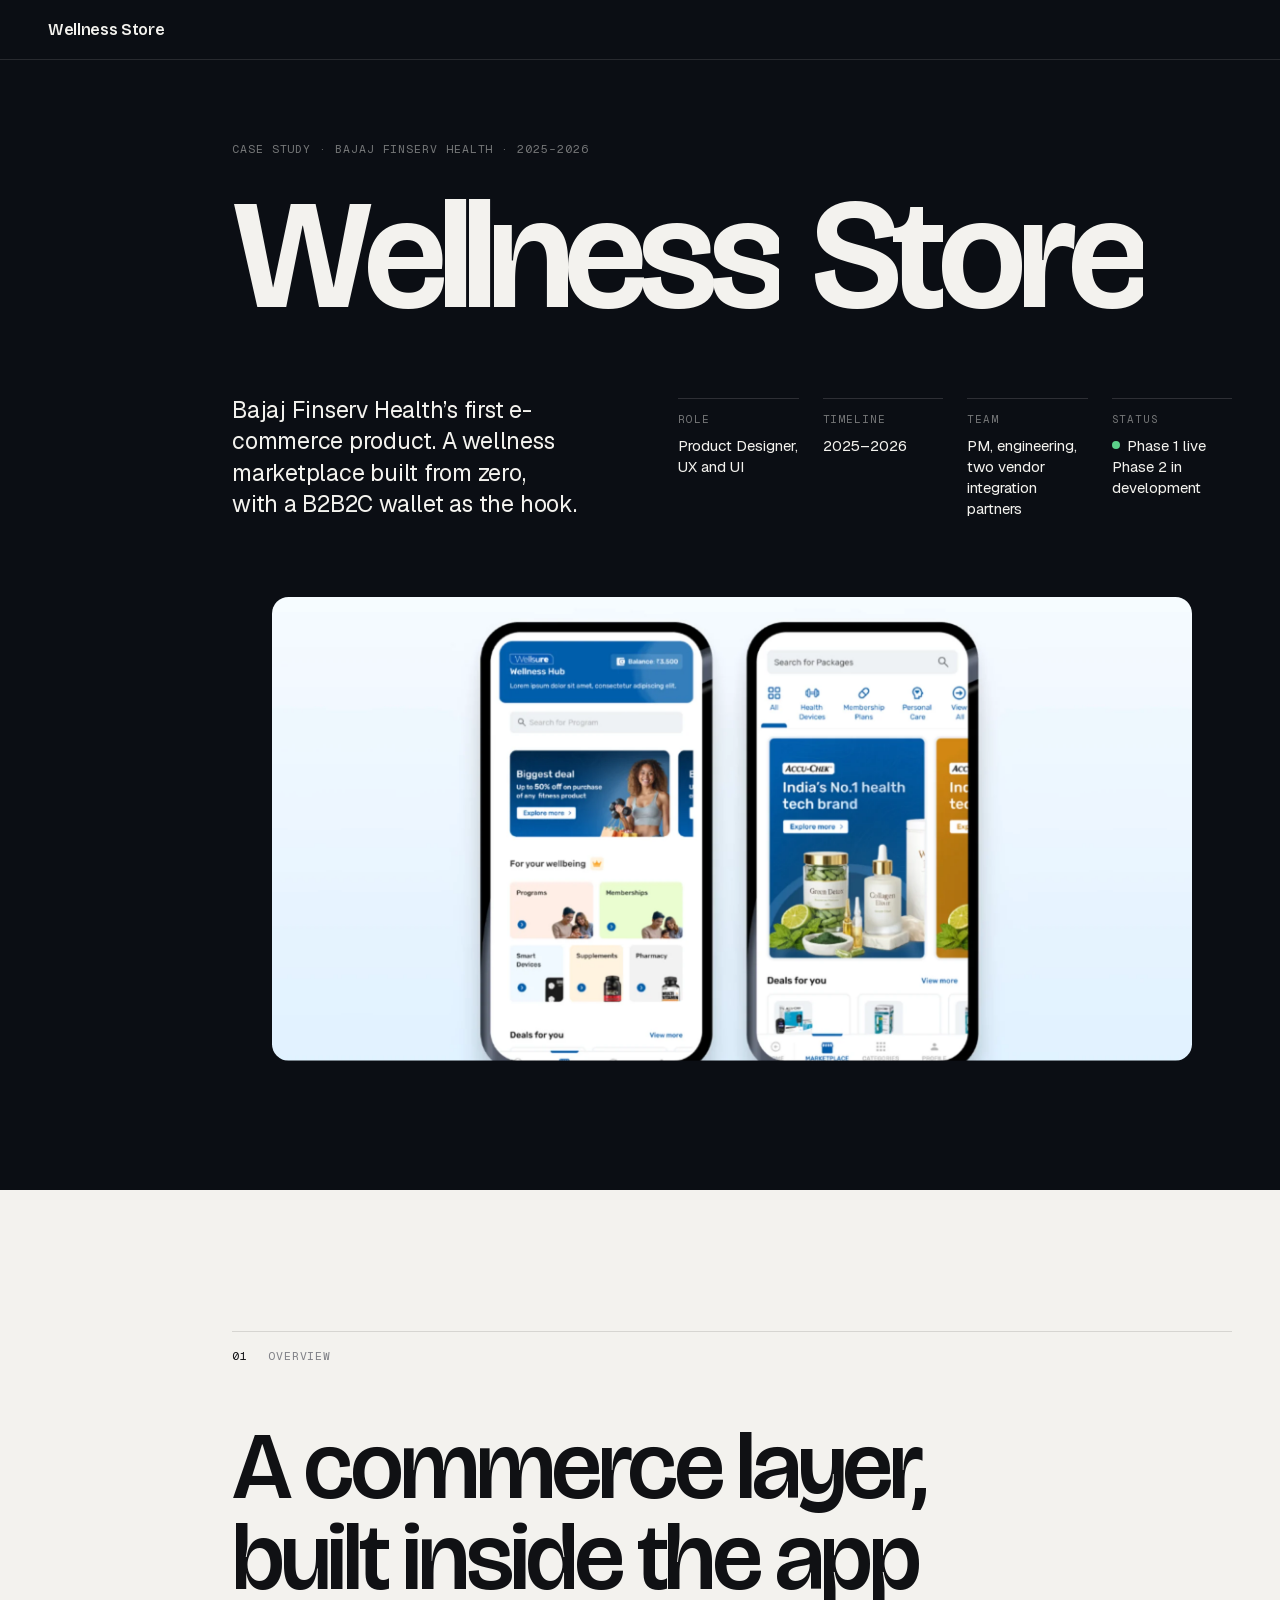
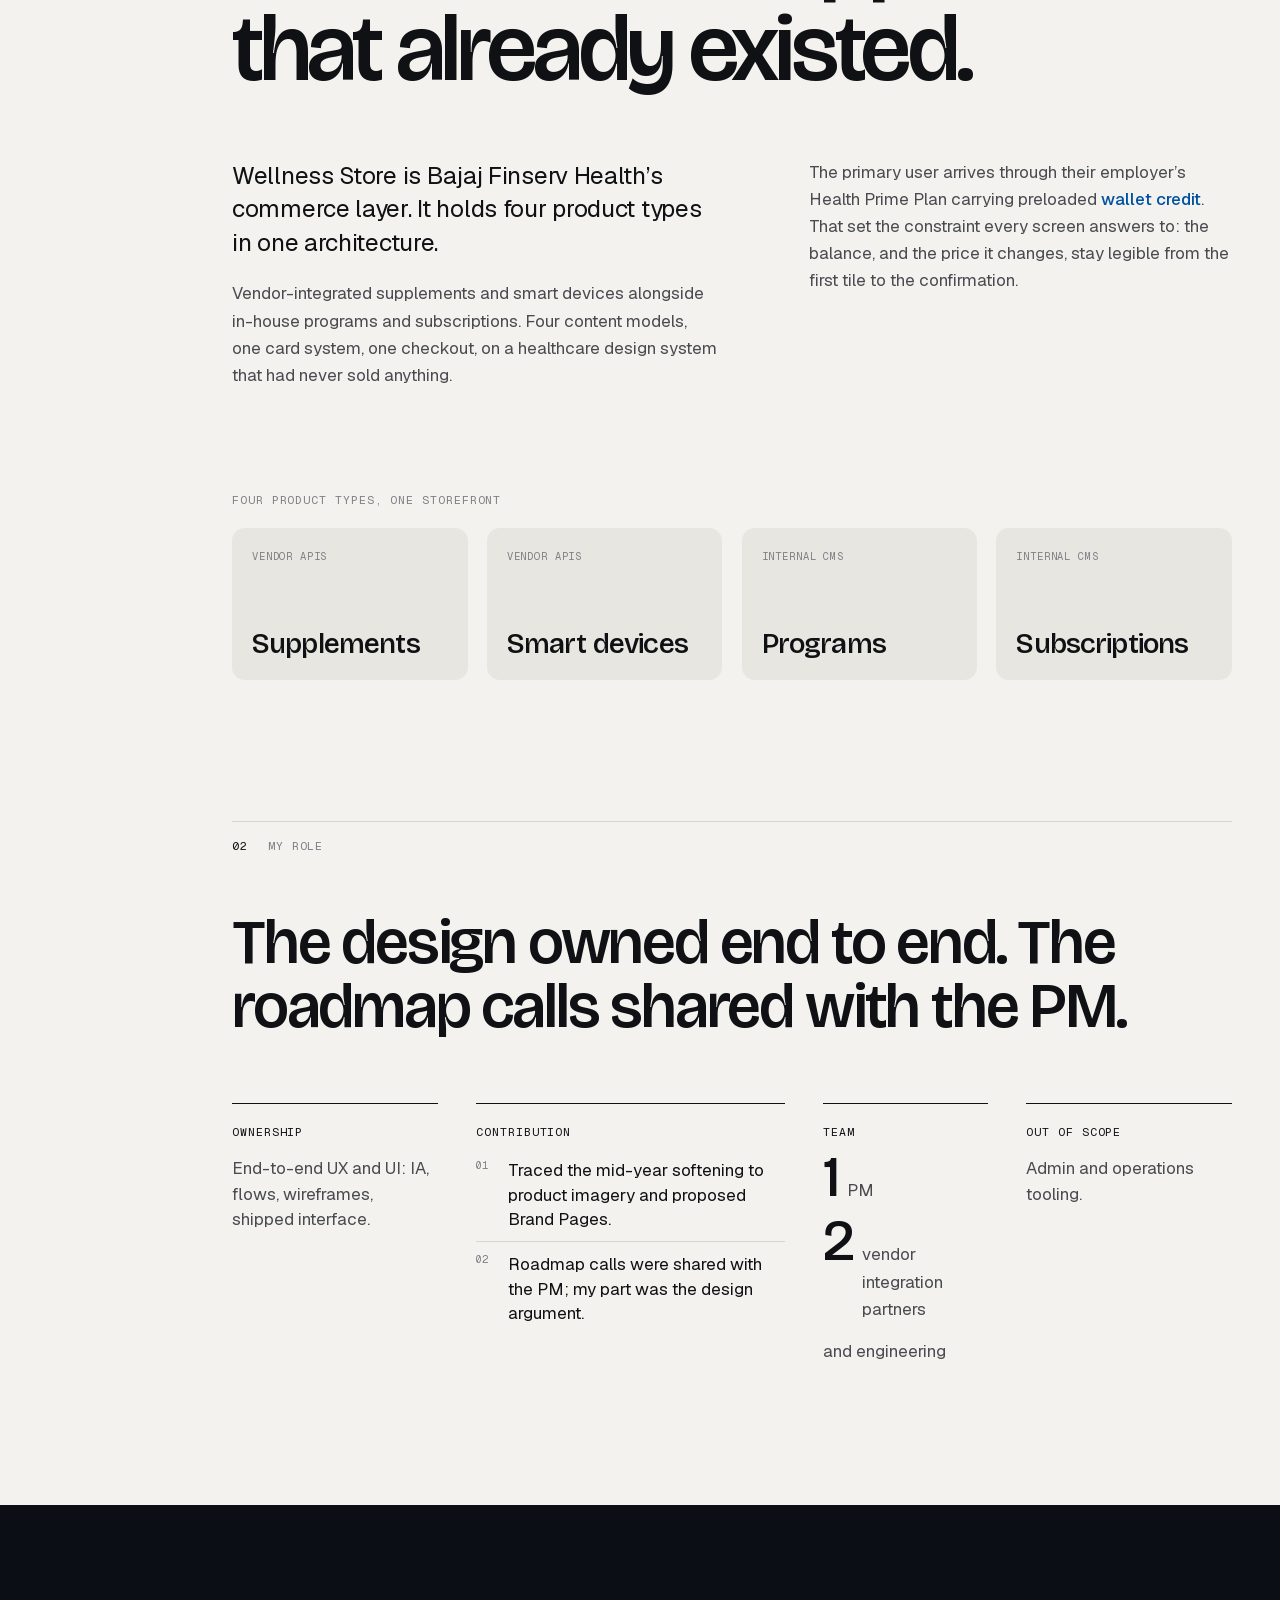
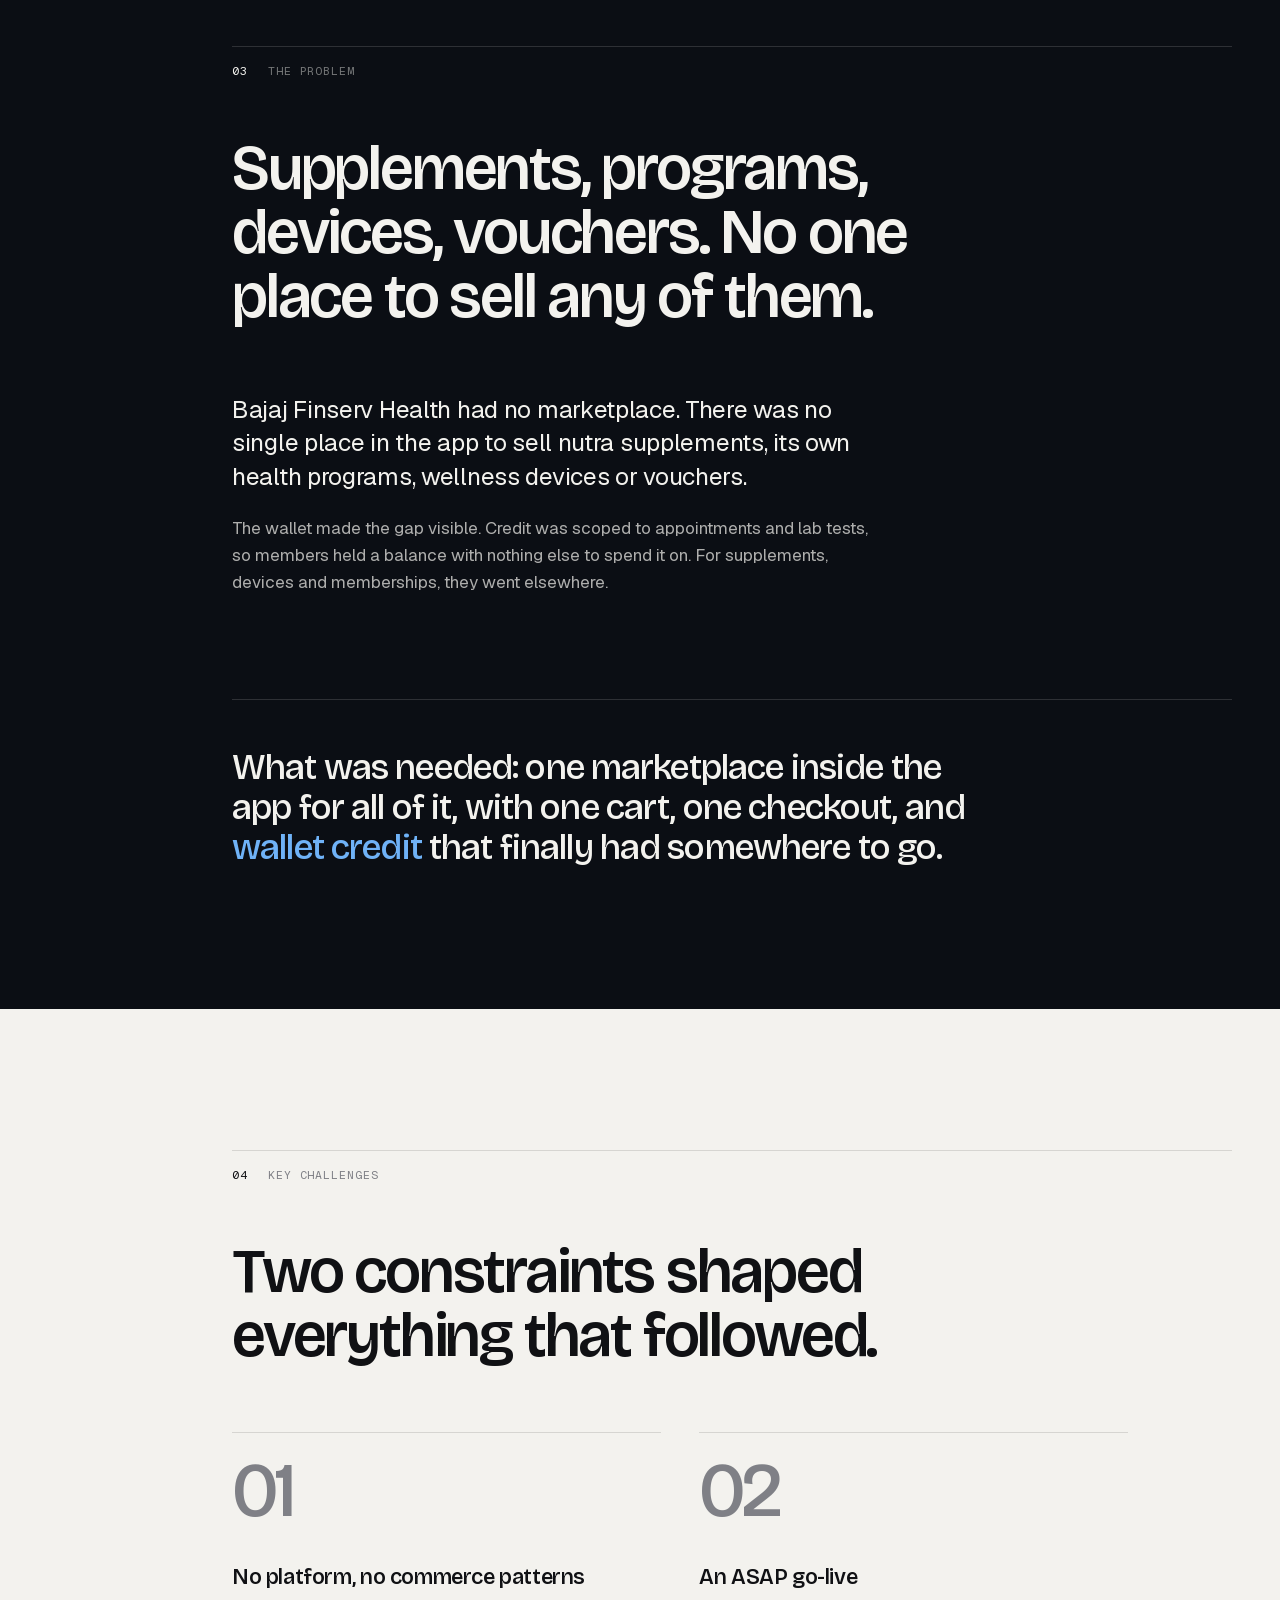
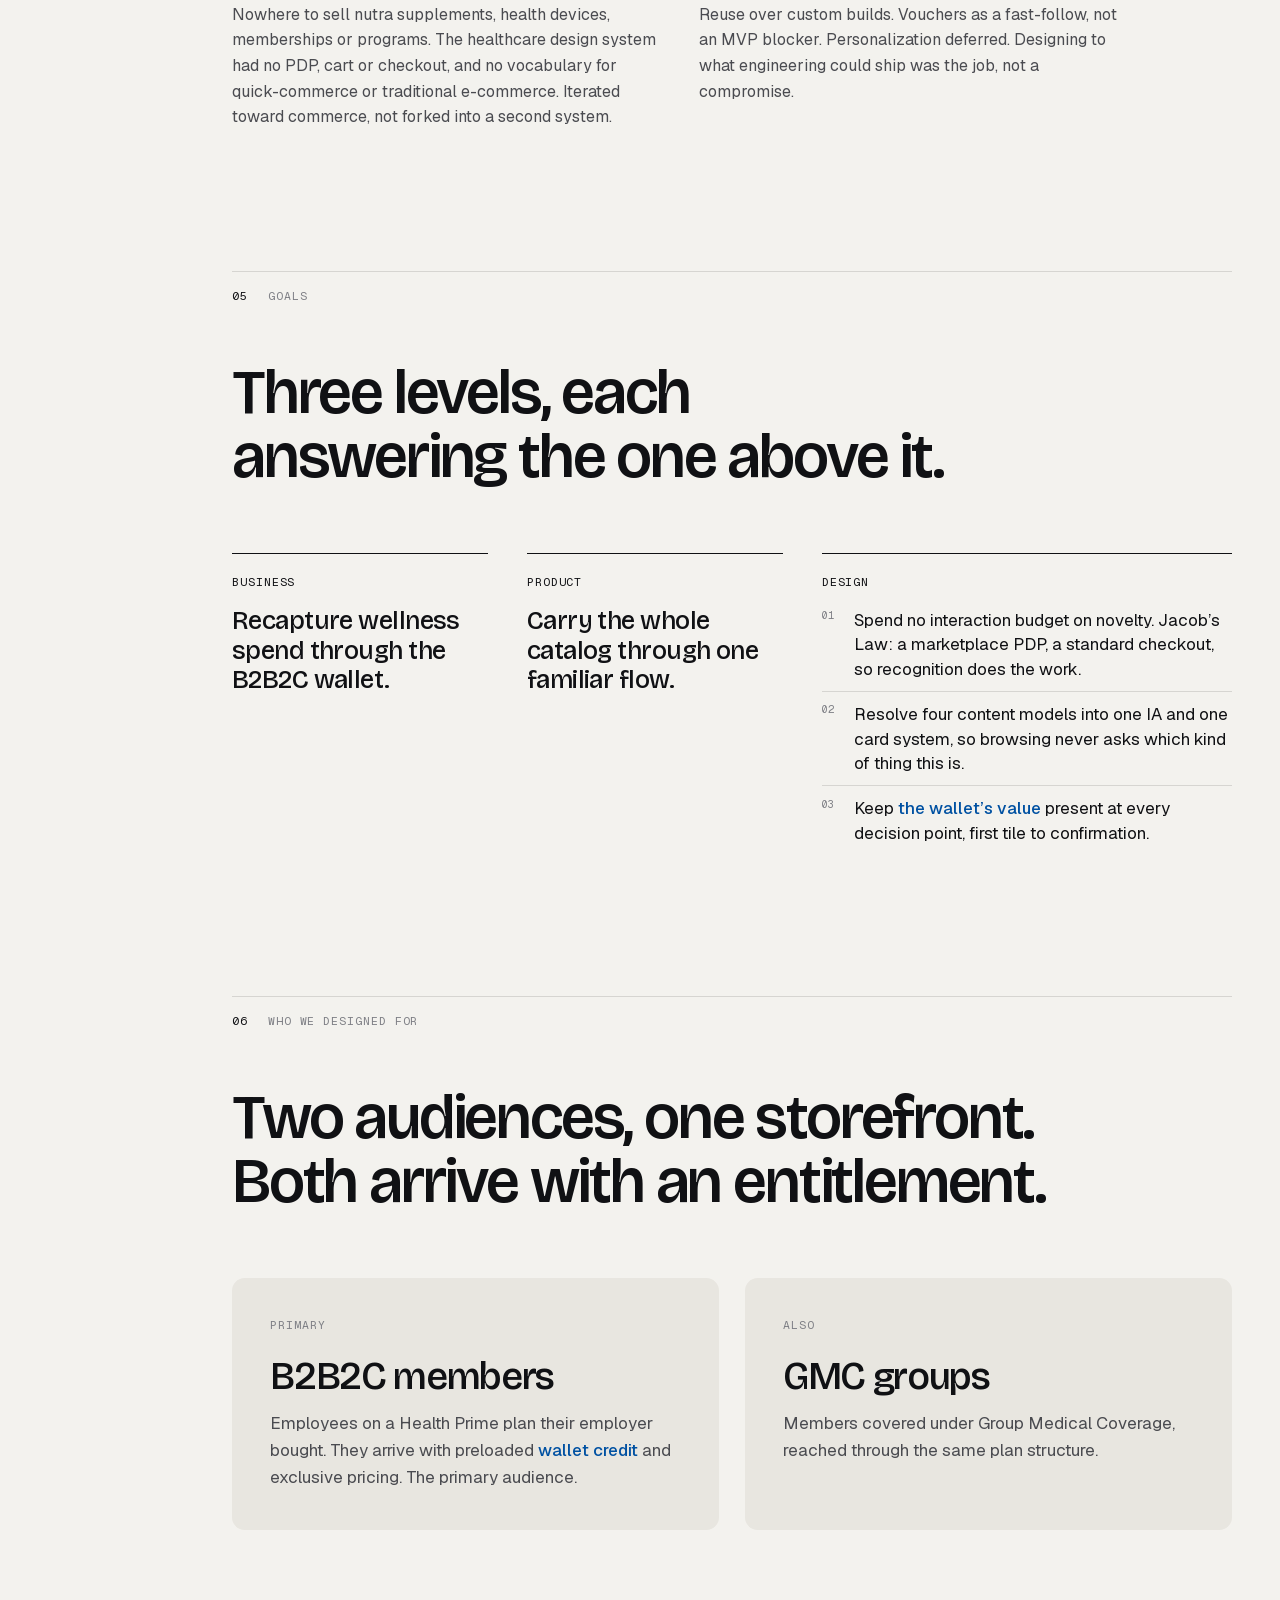
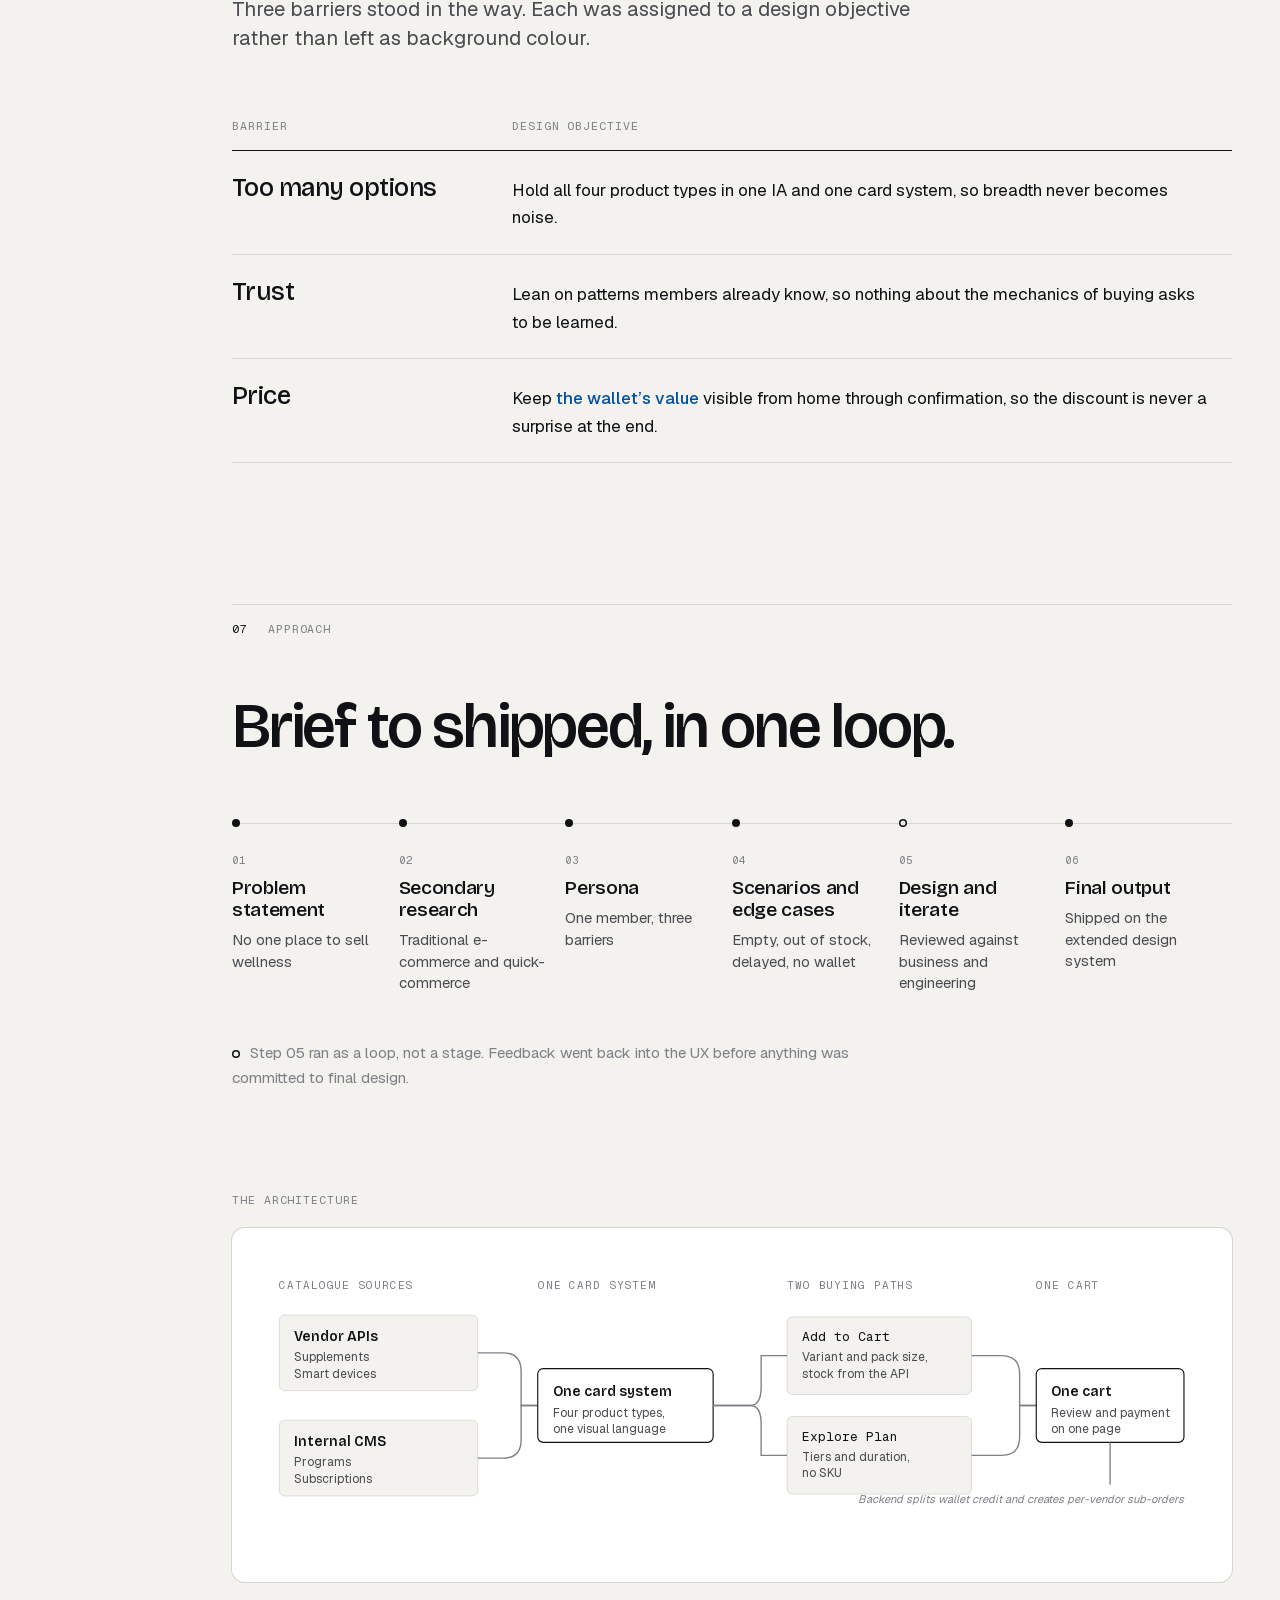
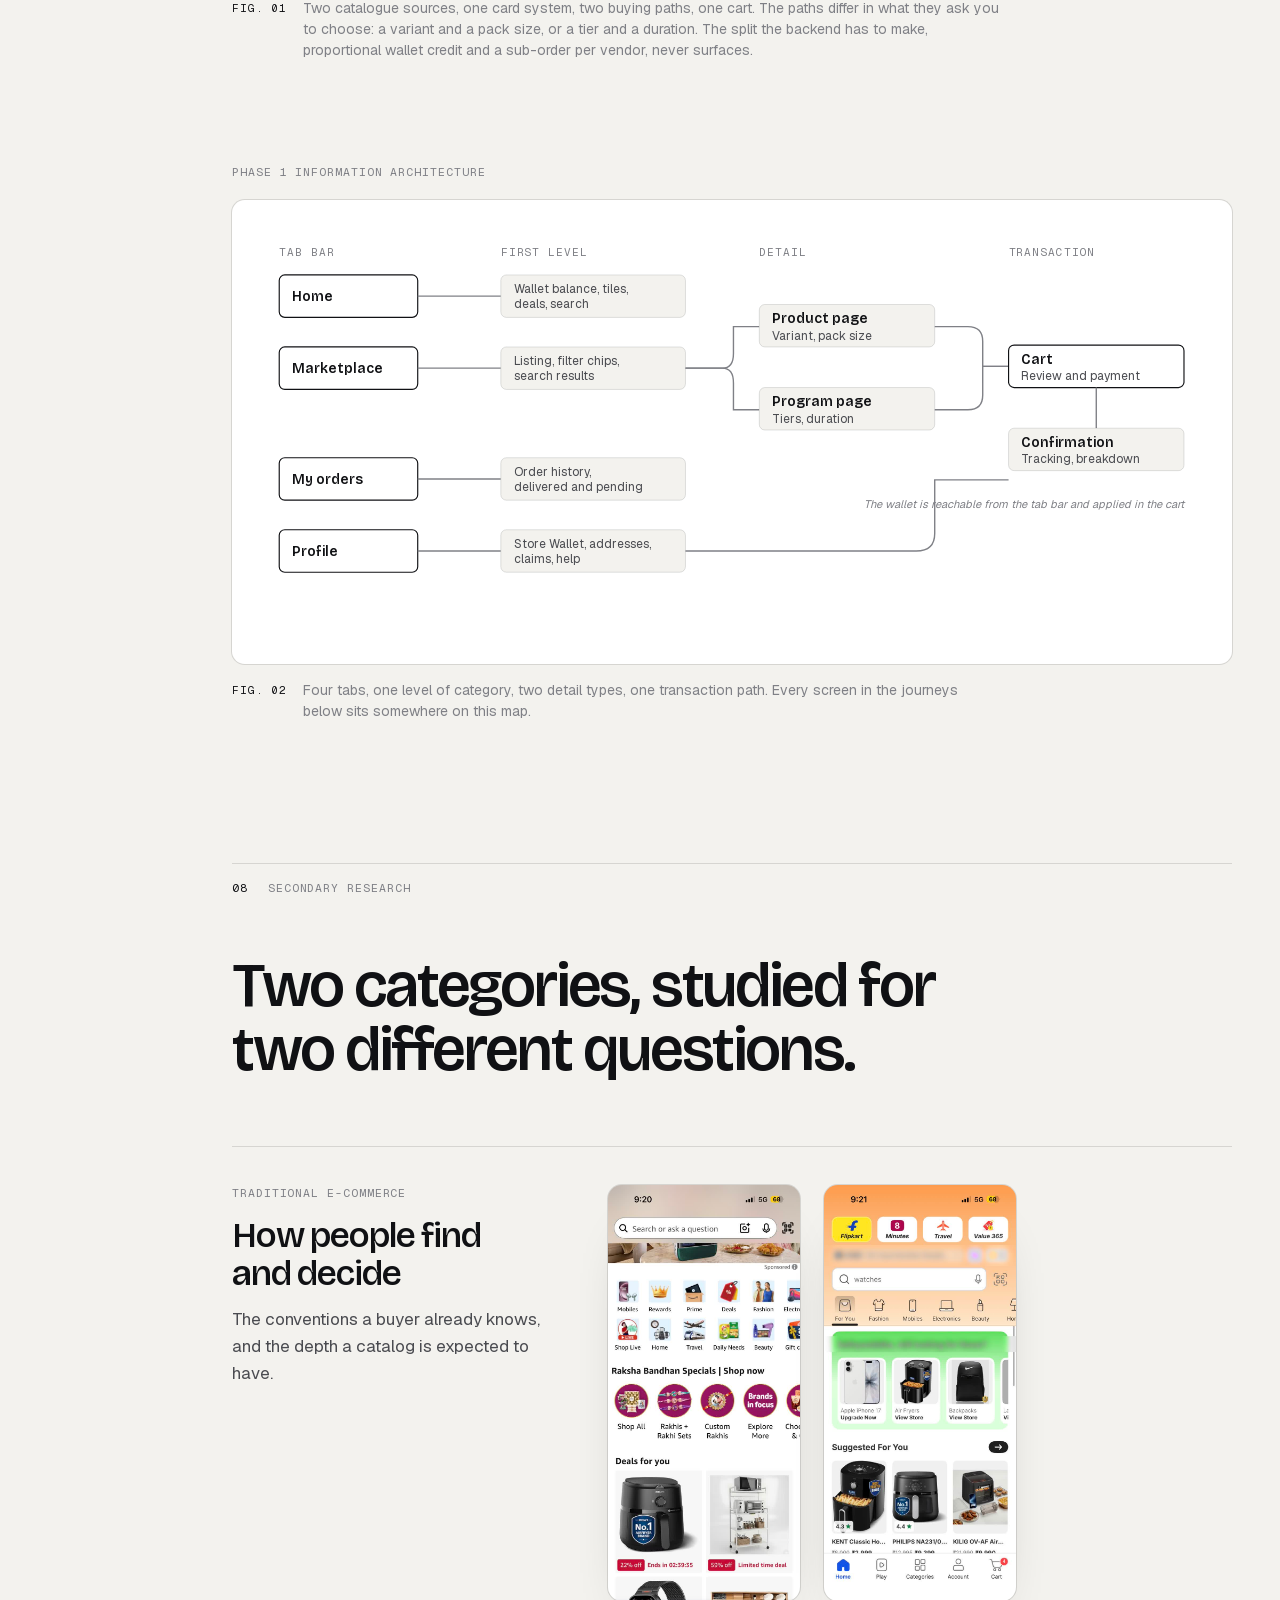
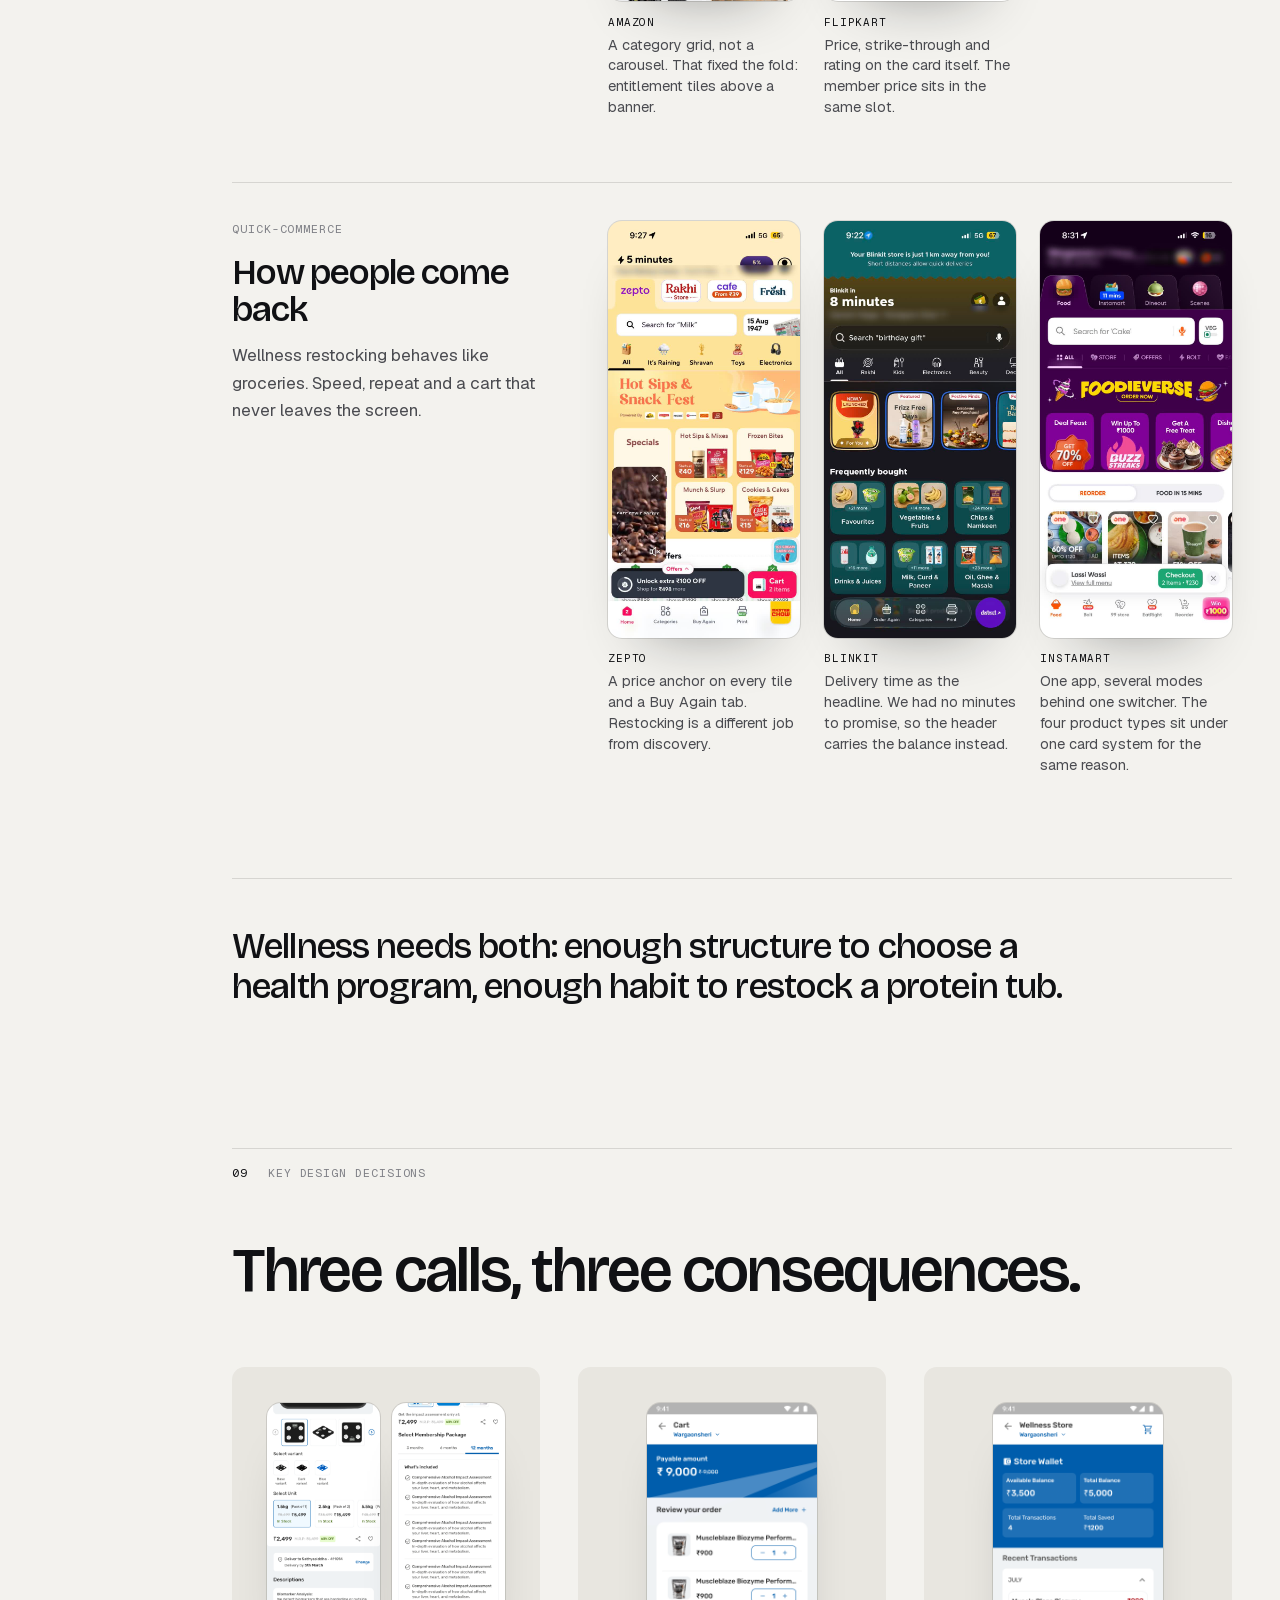
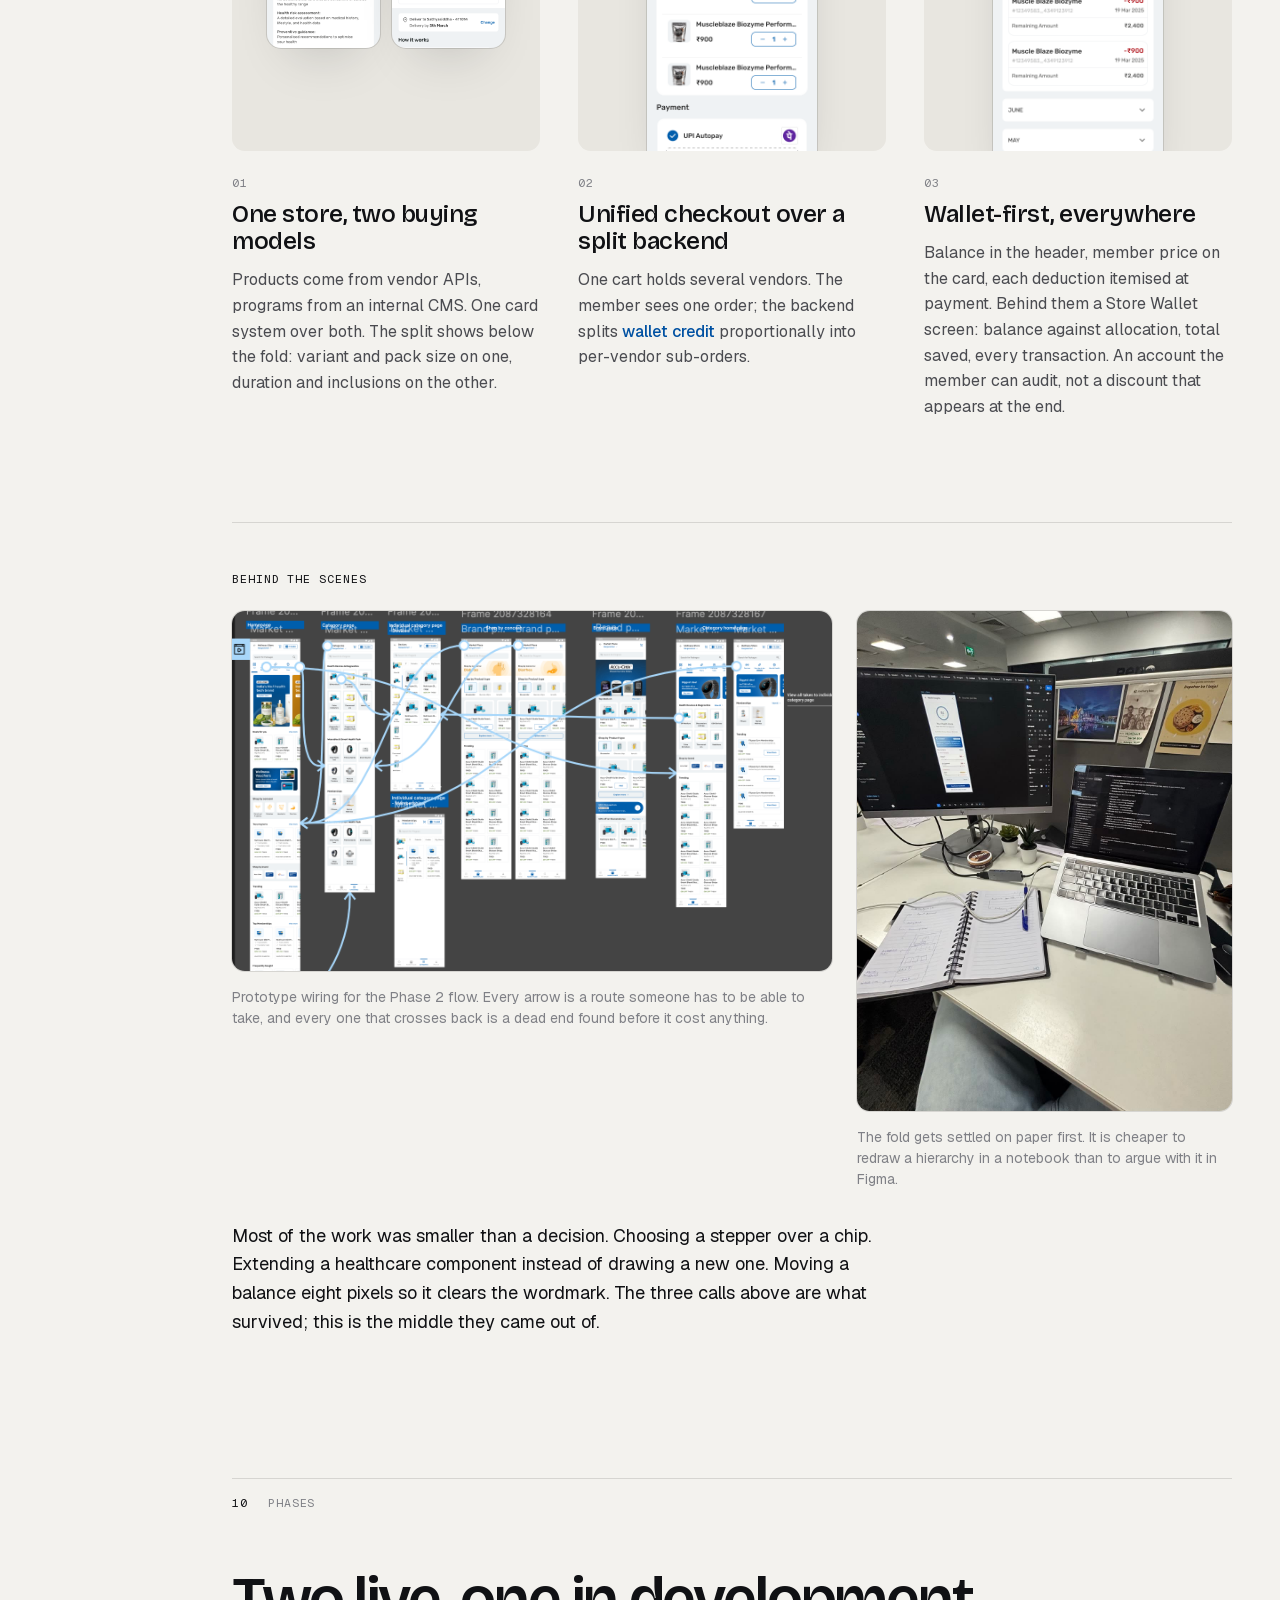
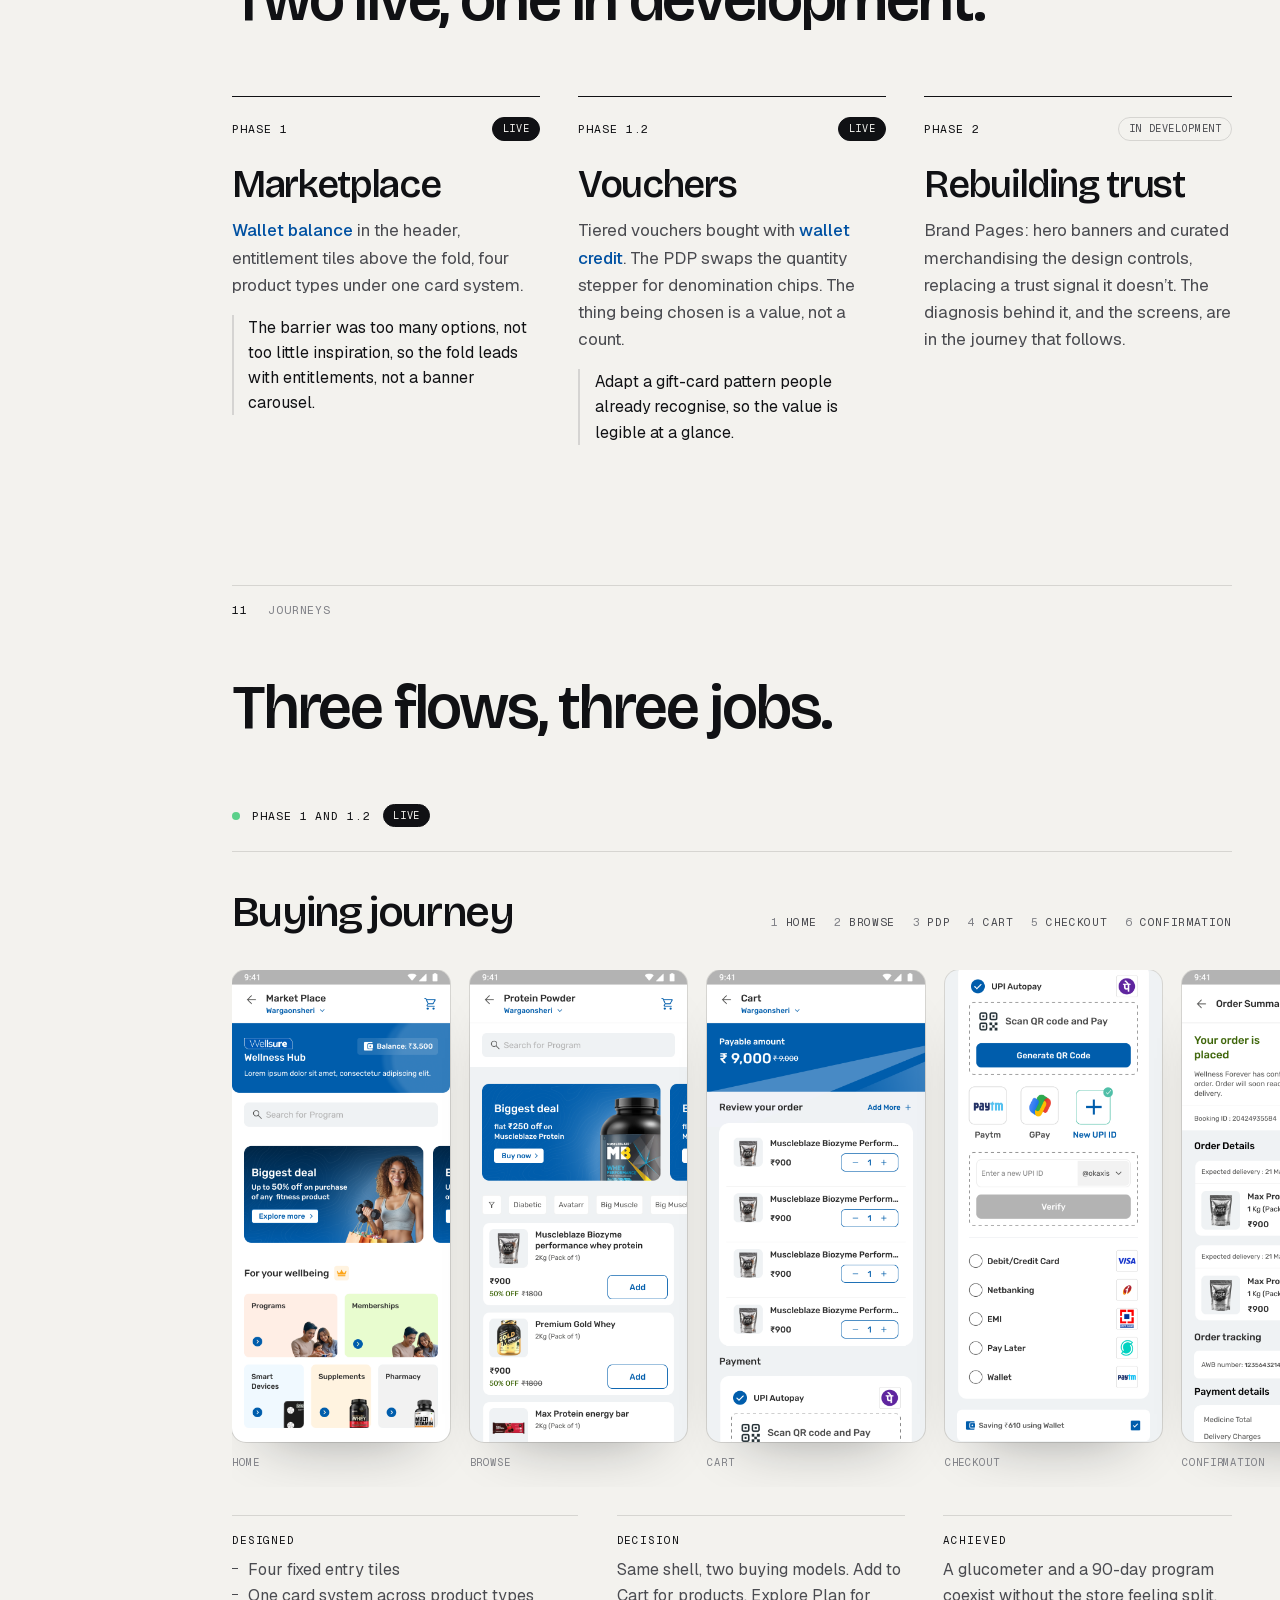
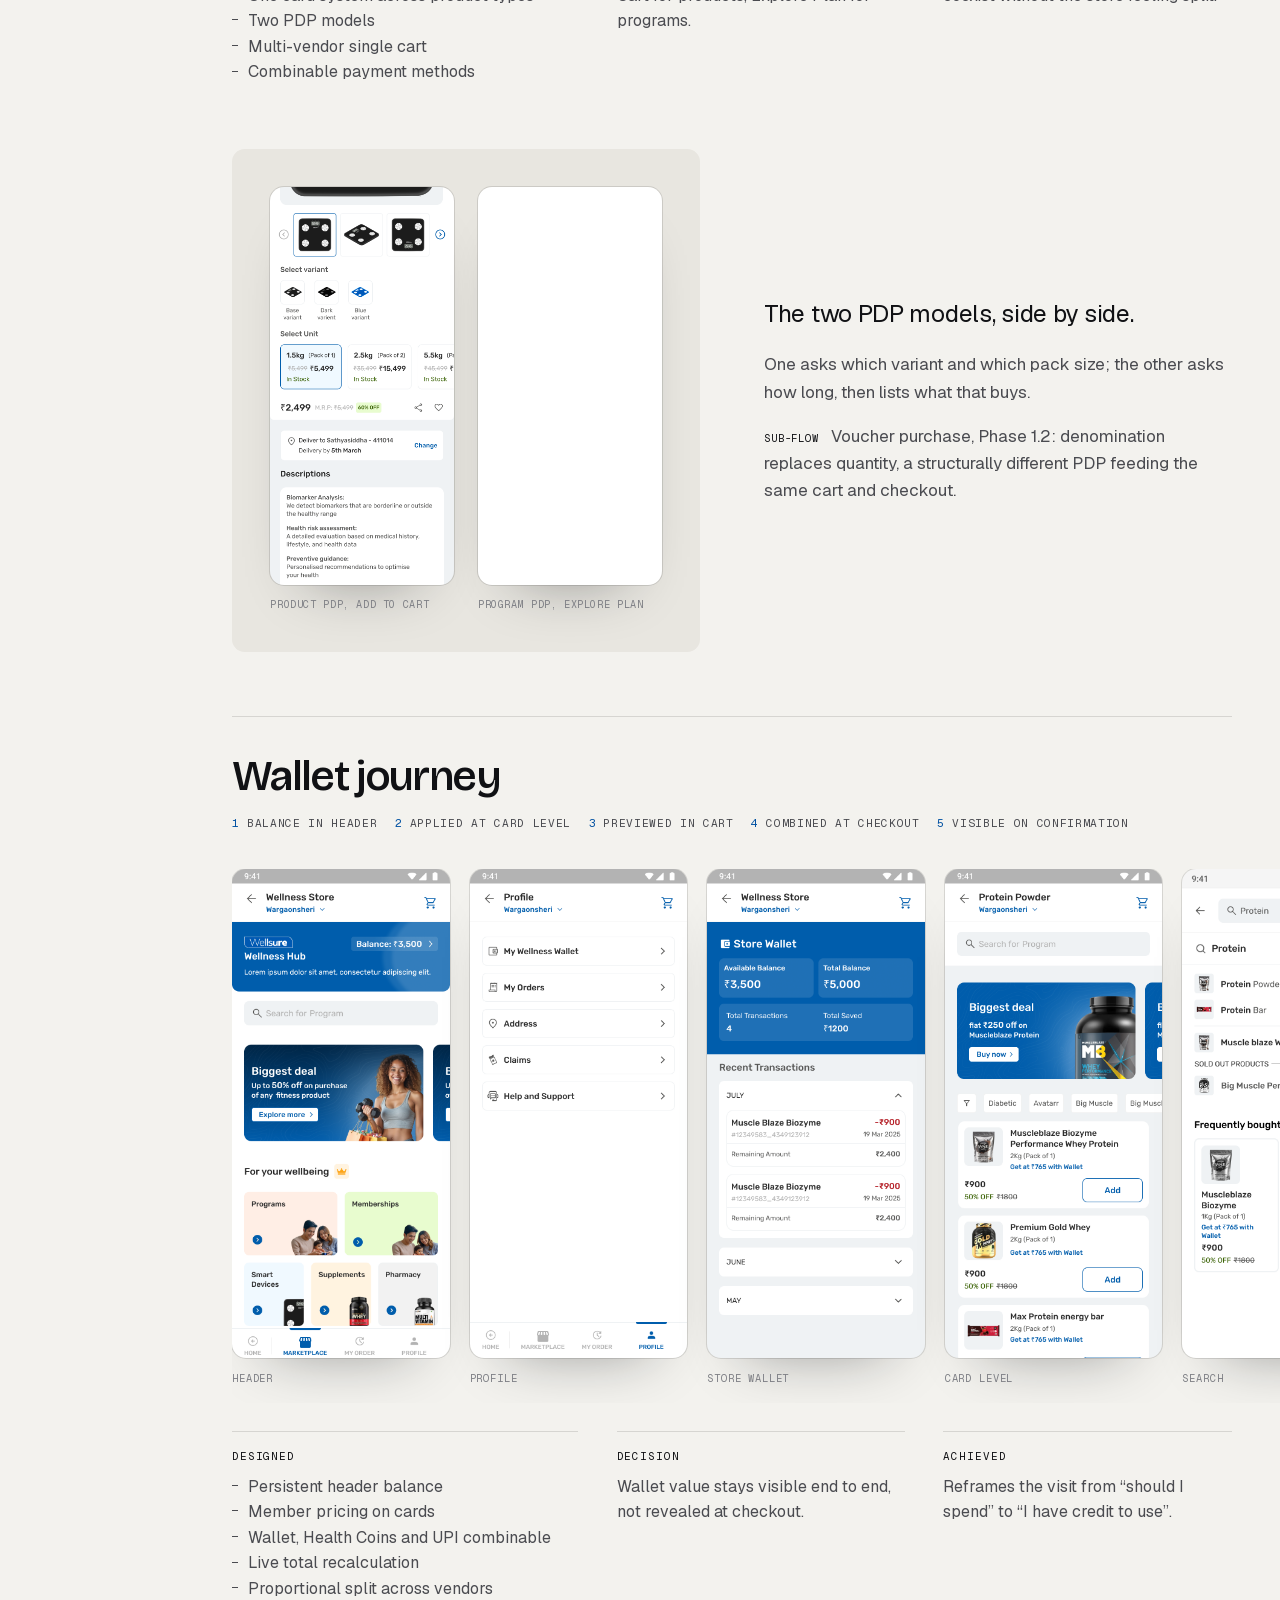
==== commit 076c7edf: "Phone pass and a clearer problem statement Top bar stays on one line, tap targets, legible labels, p" ====
--- a/index.html
+++ b/index.html
@@ -182,21 +182,22 @@
 <section class="dark" id="problem" data-title="The problem">
   <div class="wrap">
     <p class="sec-idx" data-reveal><span>03</span>The problem</p>
-    <h2 class="sec-title" data-reveal>A balance members could see, on a category they could not spend it on.</h2>
+    <h2 class="sec-title" data-reveal>Supplements, programs, devices, vouchers. No one place to sell any of them.</h2>
 
     <div class="prose" data-reveal>
       <p class="lead">
-        Before Wellness Store, the Bajaj Finserv Health app had no commerce surface.
+        Bajaj Finserv Health had no marketplace. There was no single place in the app to
+        sell nutra supplements, its own health programs, wellness devices or vouchers.
       </p>
       <p>
-        Wallet credit was scoped to appointments and lab tests, so the balance sat in an
-        app with nothing to spend it on, an affordance promising what the product could
-        not deliver. For supplements, devices and memberships, members went elsewhere.
+        The wallet made the gap visible. Credit was scoped to appointments and lab tests,
+        so members held a balance with nothing else to spend it on. For supplements,
+        devices and memberships, they went elsewhere.
       </p>
     </div>
 
     <div class="split closing" data-reveal>
-      <p class="pull">Underneath the business problem sat a design one: give the balance somewhere to go, and make the entitlement legible at the moment it changes a price.</p>
+      <p class="pull">What was needed: one marketplace inside the app for all of it, with one cart, one checkout, and <span class="wallet">wallet credit</span> that finally had somewhere to go.</p>
     </div>
   </div>
 </section>
@@ -297,7 +298,7 @@
     <h2 class="sec-title" data-reveal>Brief to shipped, in one loop.</h2>
 
     <ol class="flow6" data-reveal>
-      <li><span class="f6-n">01</span><span class="f6-name">Problem statement</span><span class="f6-note">A balance with nothing to spend it on</span></li>
+      <li><span class="f6-n">01</span><span class="f6-name">Problem statement</span><span class="f6-note">No one place to sell wellness</span></li>
       <li><span class="f6-n">02</span><span class="f6-name">Secondary research</span><span class="f6-note">Traditional e-commerce and quick-commerce</span></li>
       <li><span class="f6-n">03</span><span class="f6-name">Persona</span><span class="f6-note">One member, three barriers</span></li>
       <li><span class="f6-n">04</span><span class="f6-name">Scenarios and edge cases</span><span class="f6-note">Empty, out of stock, delayed, no wallet</span></li>
--- a/styles.css
+++ b/styles.css
@@ -1679,3 +1679,48 @@
 
 /* the cover is a light card on the night ground */
 .hv-card { border-radius: clamp(10px, 1.4vw, 20px); }
+
+/* ------------------------------------------------------------ phone pass */
+
+/* the bar never wraps: the name holds, the section label gives way */
+.tb-mark { flex-shrink: 0; white-space: nowrap; padding-block: 0.5rem; }
+.tb-index { min-width: 0; }
+.tb-name { min-width: 0; overflow: hidden; white-space: nowrap; text-overflow: ellipsis; }
+
+/* thumb-sized targets, on every width: tablets are touch too */
+.tb-index { min-height: 44px; }
+.to-top { display: inline-block; padding-block: 0.8rem; margin-block: -0.8rem; }
+
+@media (max-width: 640px) {
+  /* mono labels stay legible at arm's length */
+  .kicker, .label, .sec-idx, .tb-index, .index-panel a span,
+  .meta dt, .role dt, .dda dt, .cap span, .chip, .tag, .band, .t-src,
+  .f6-n, .ref-name, .ph-n, .spine, .strip figcaption, .j-pair-shots figcaption,
+  .measures li::before, .l-num, .to-top, .role-list li::before { font-size: 0.8rem; }
+}
+
+@media (max-width: 560px) {
+  /* four types as a list: a one-word name like "Subscriptions" outgrows a half-width tile */
+  .types ul { grid-template-columns: minmax(0, 1fr); gap: 0.5rem; }
+  .types li {
+    min-height: 0;
+    flex-direction: row-reverse;
+    align-items: baseline;
+    gap: 1rem;
+    padding: 1.1rem 1.25rem;
+  }
+
+  /* the whole year fits the width, so the peak is never off-screen */
+  .chart-scroll { overflow: visible; }
+  .chart { min-width: 0; overflow: visible; }
+  .chart .tick text { font-size: 34px; }
+  .chart .tick.y .unit { font-size: 28px; }
+  .chart .peak text { font-size: 40px; }
+  .chart .line { stroke-width: 6; }
+  .chart .grid line { stroke-width: 2.5; }
+  .chart .dots circle { r: 9px; stroke-width: 5; }
+  .chart .peak circle { r: 15px; stroke-width: 6; }
+  .chart .band { display: none; }
+  .chart .tick.x text:first-child,
+  .chart .tick.x text:last-child { text-anchor: middle; }
+}
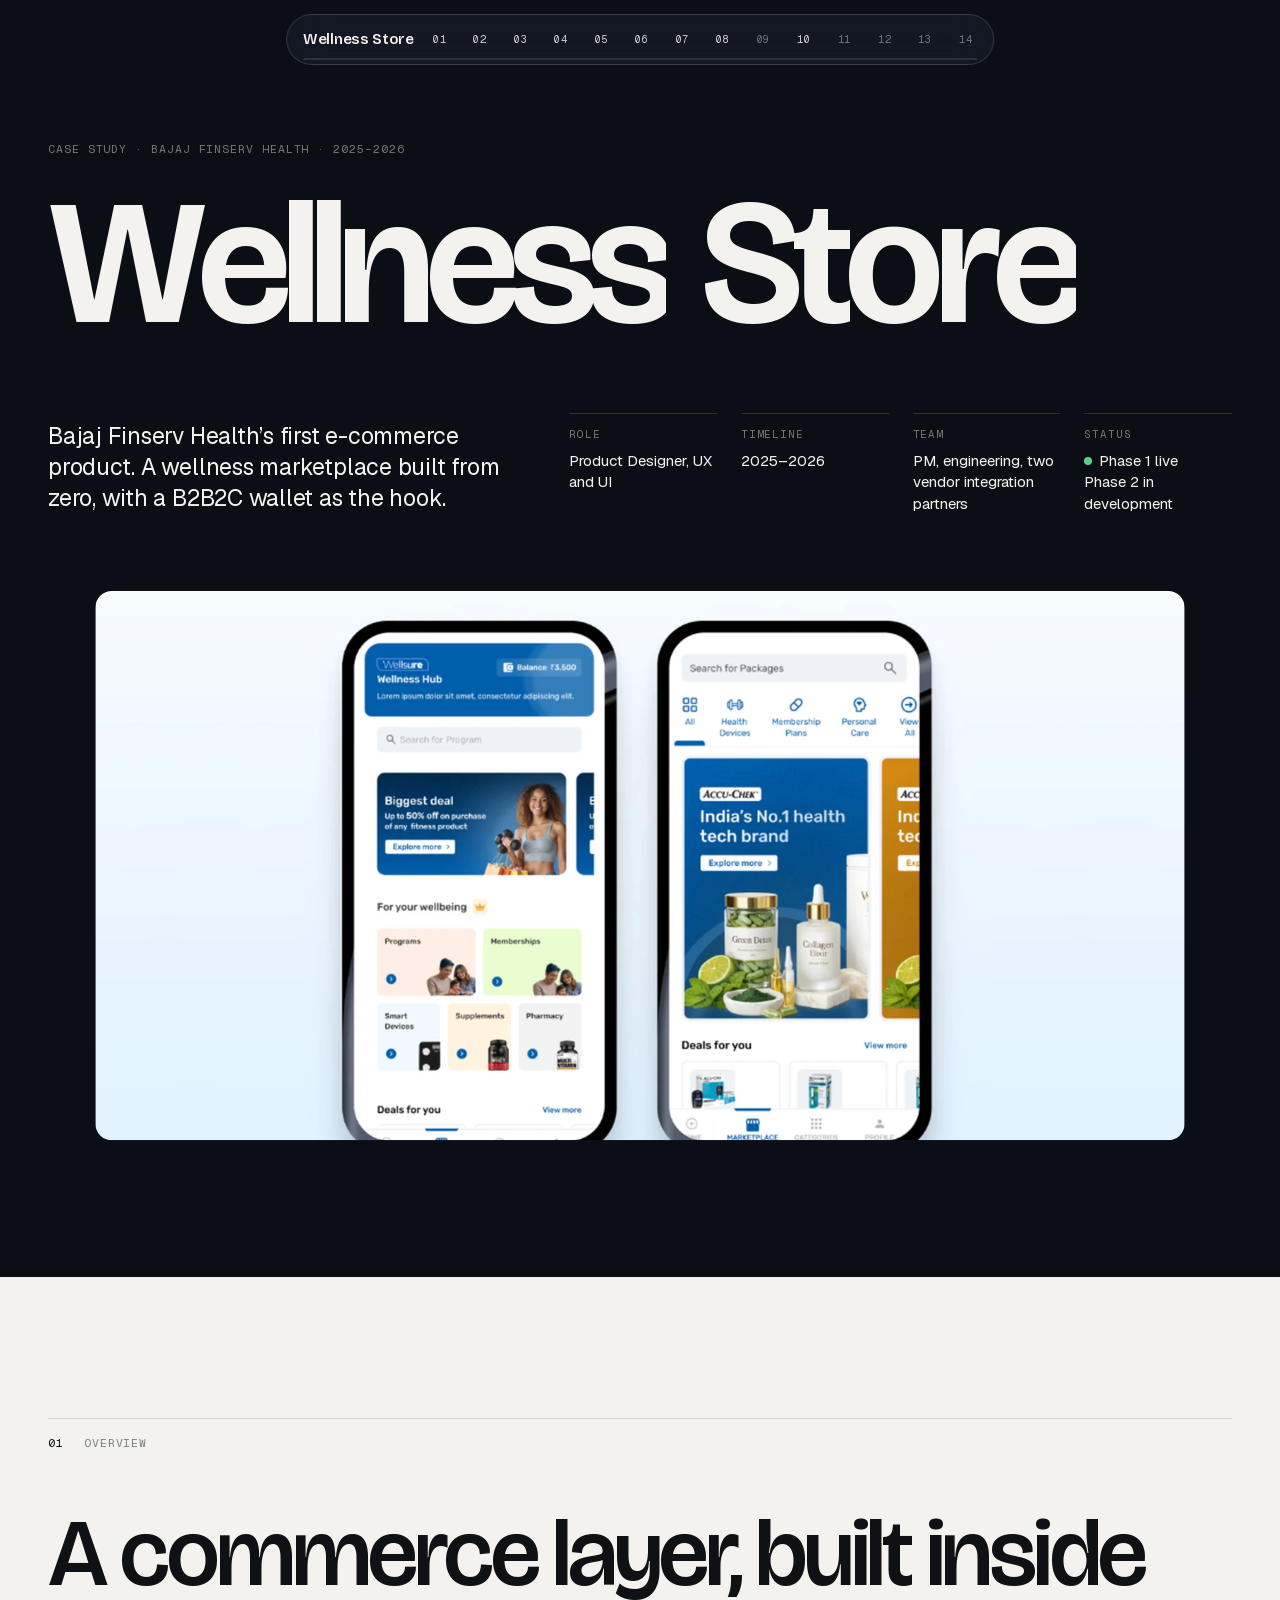
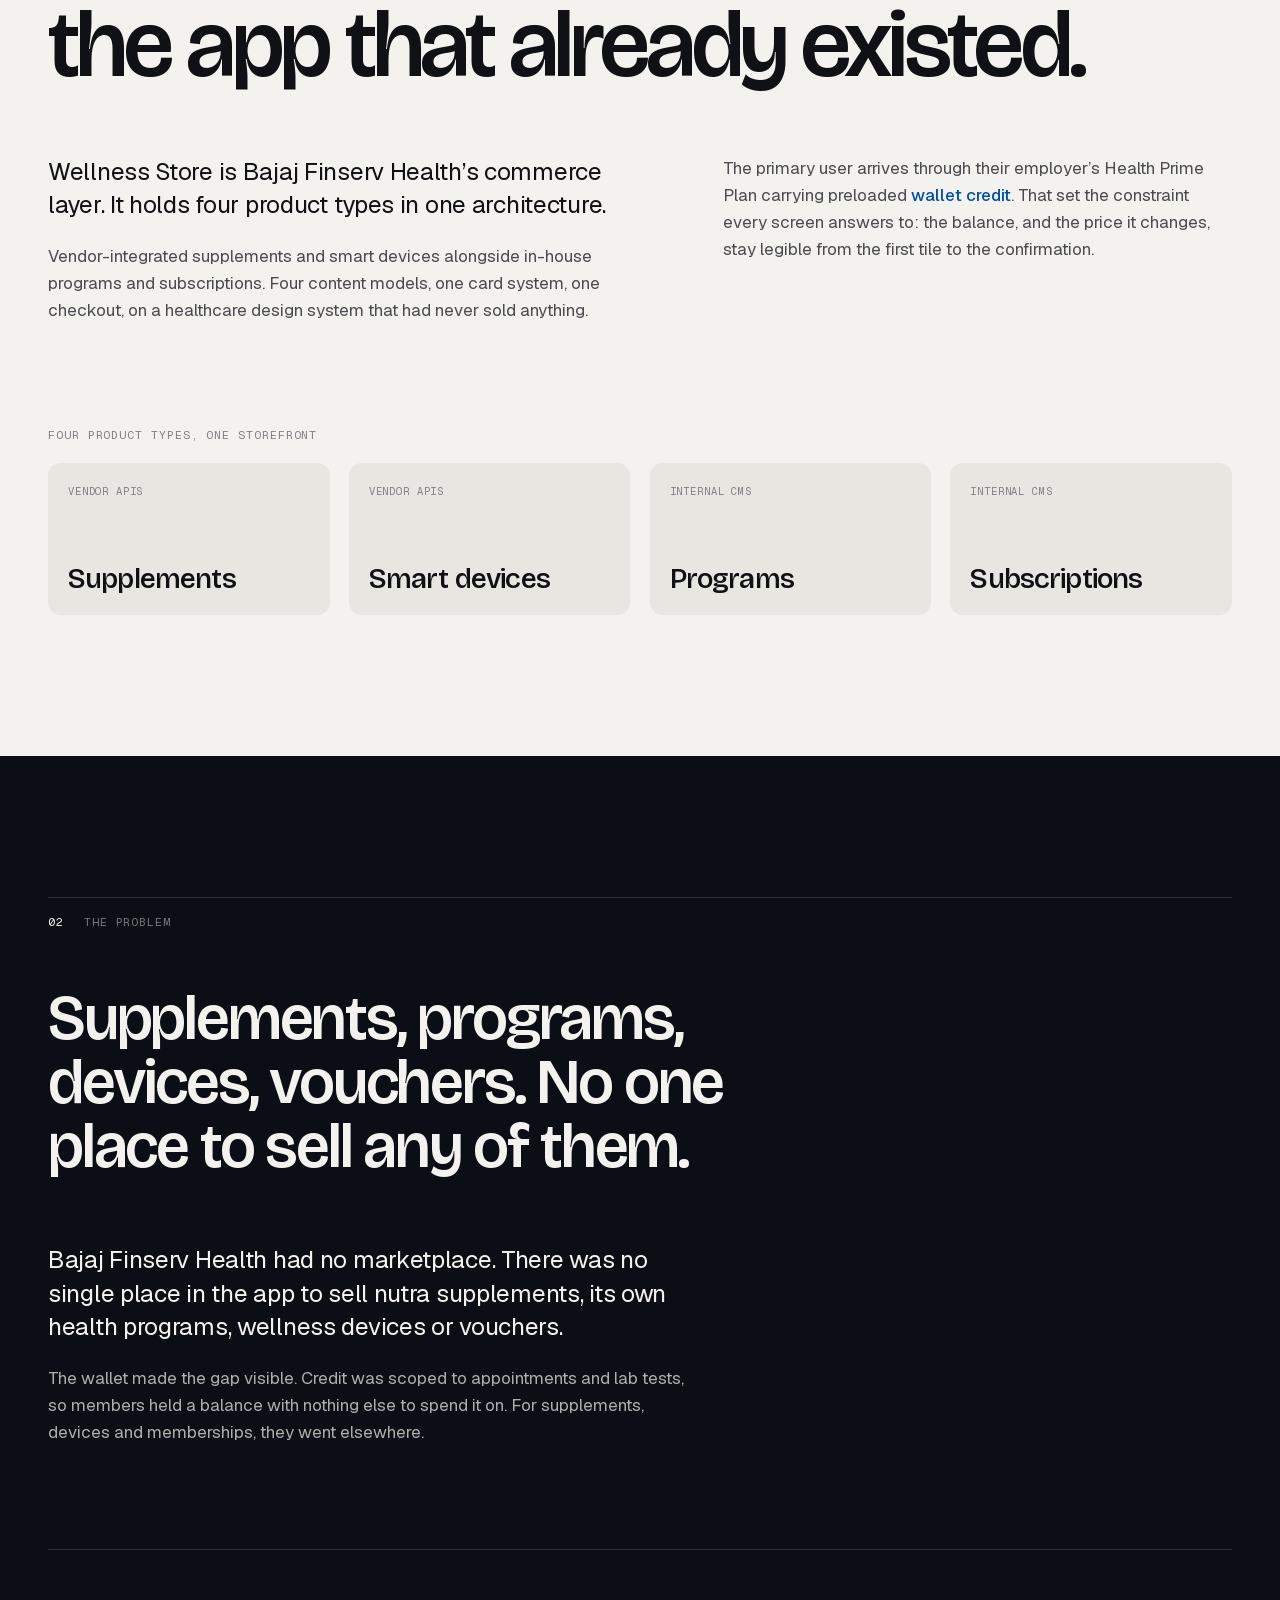
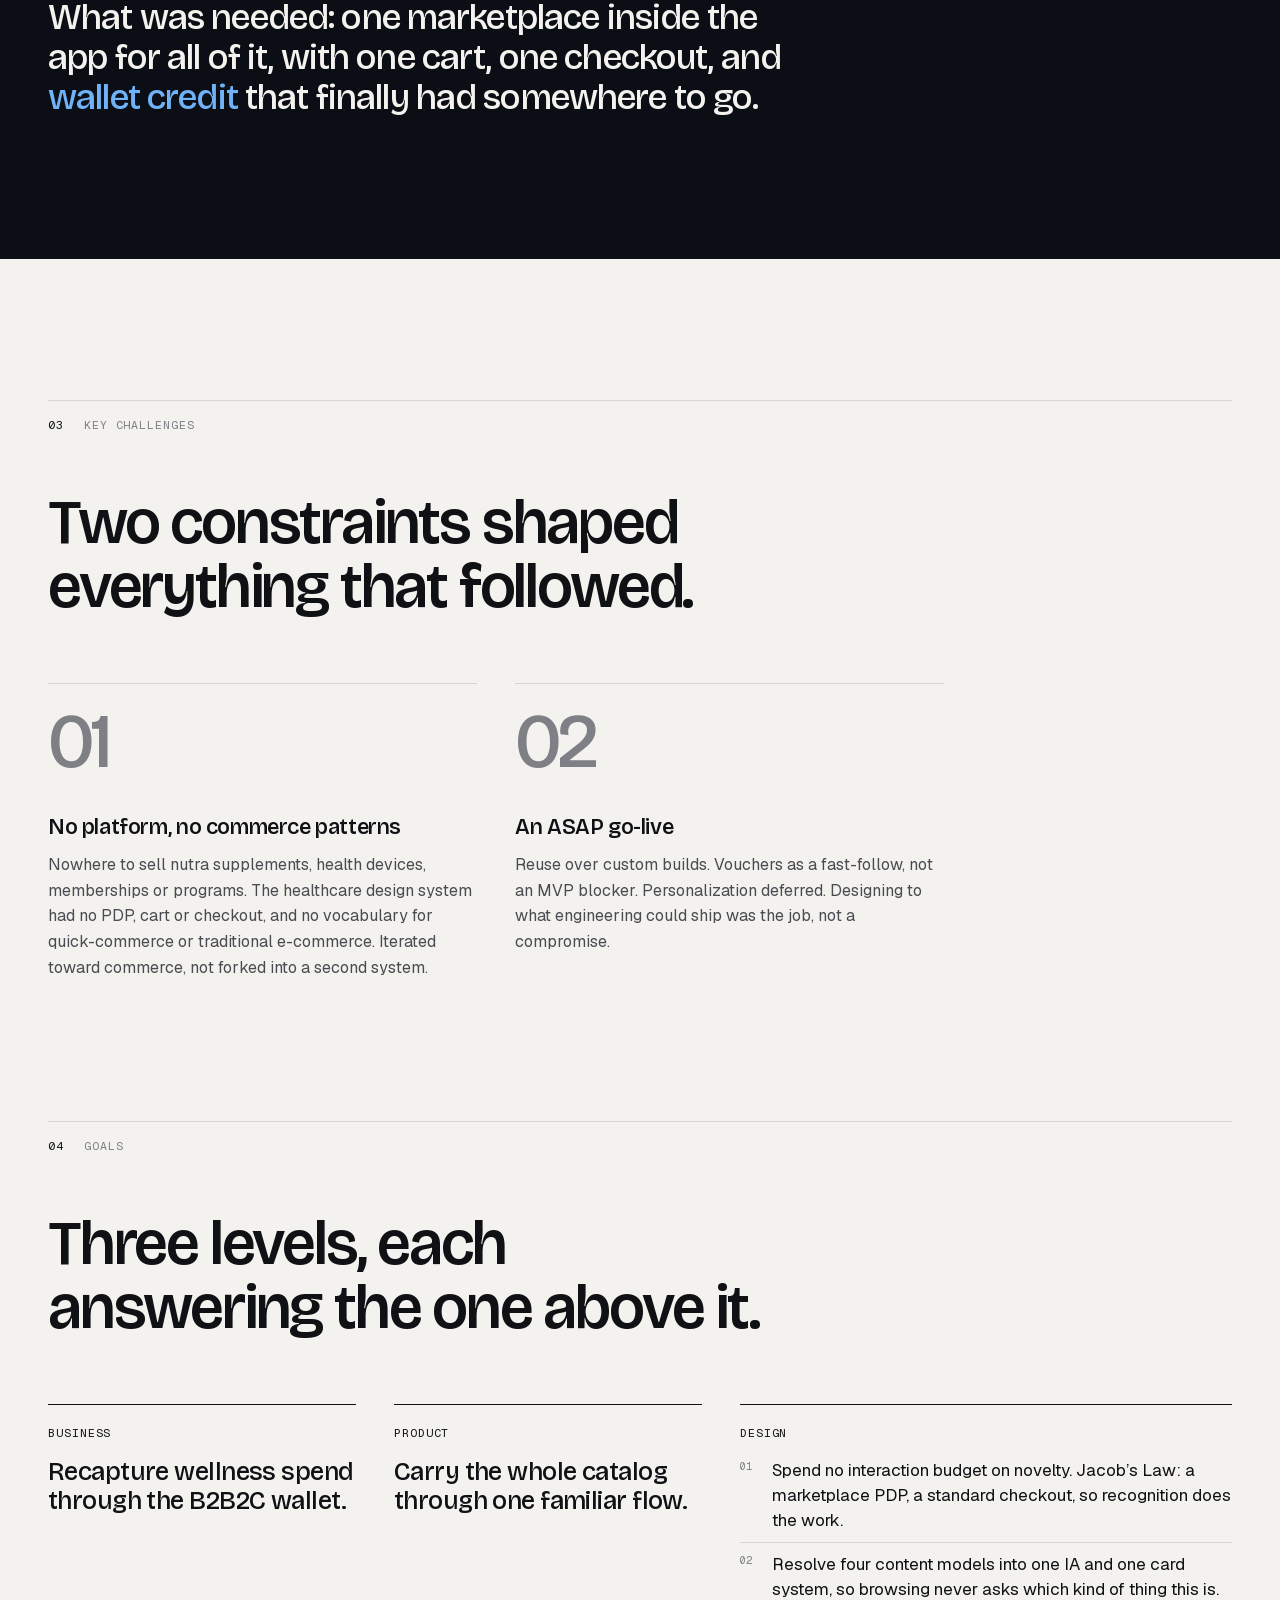
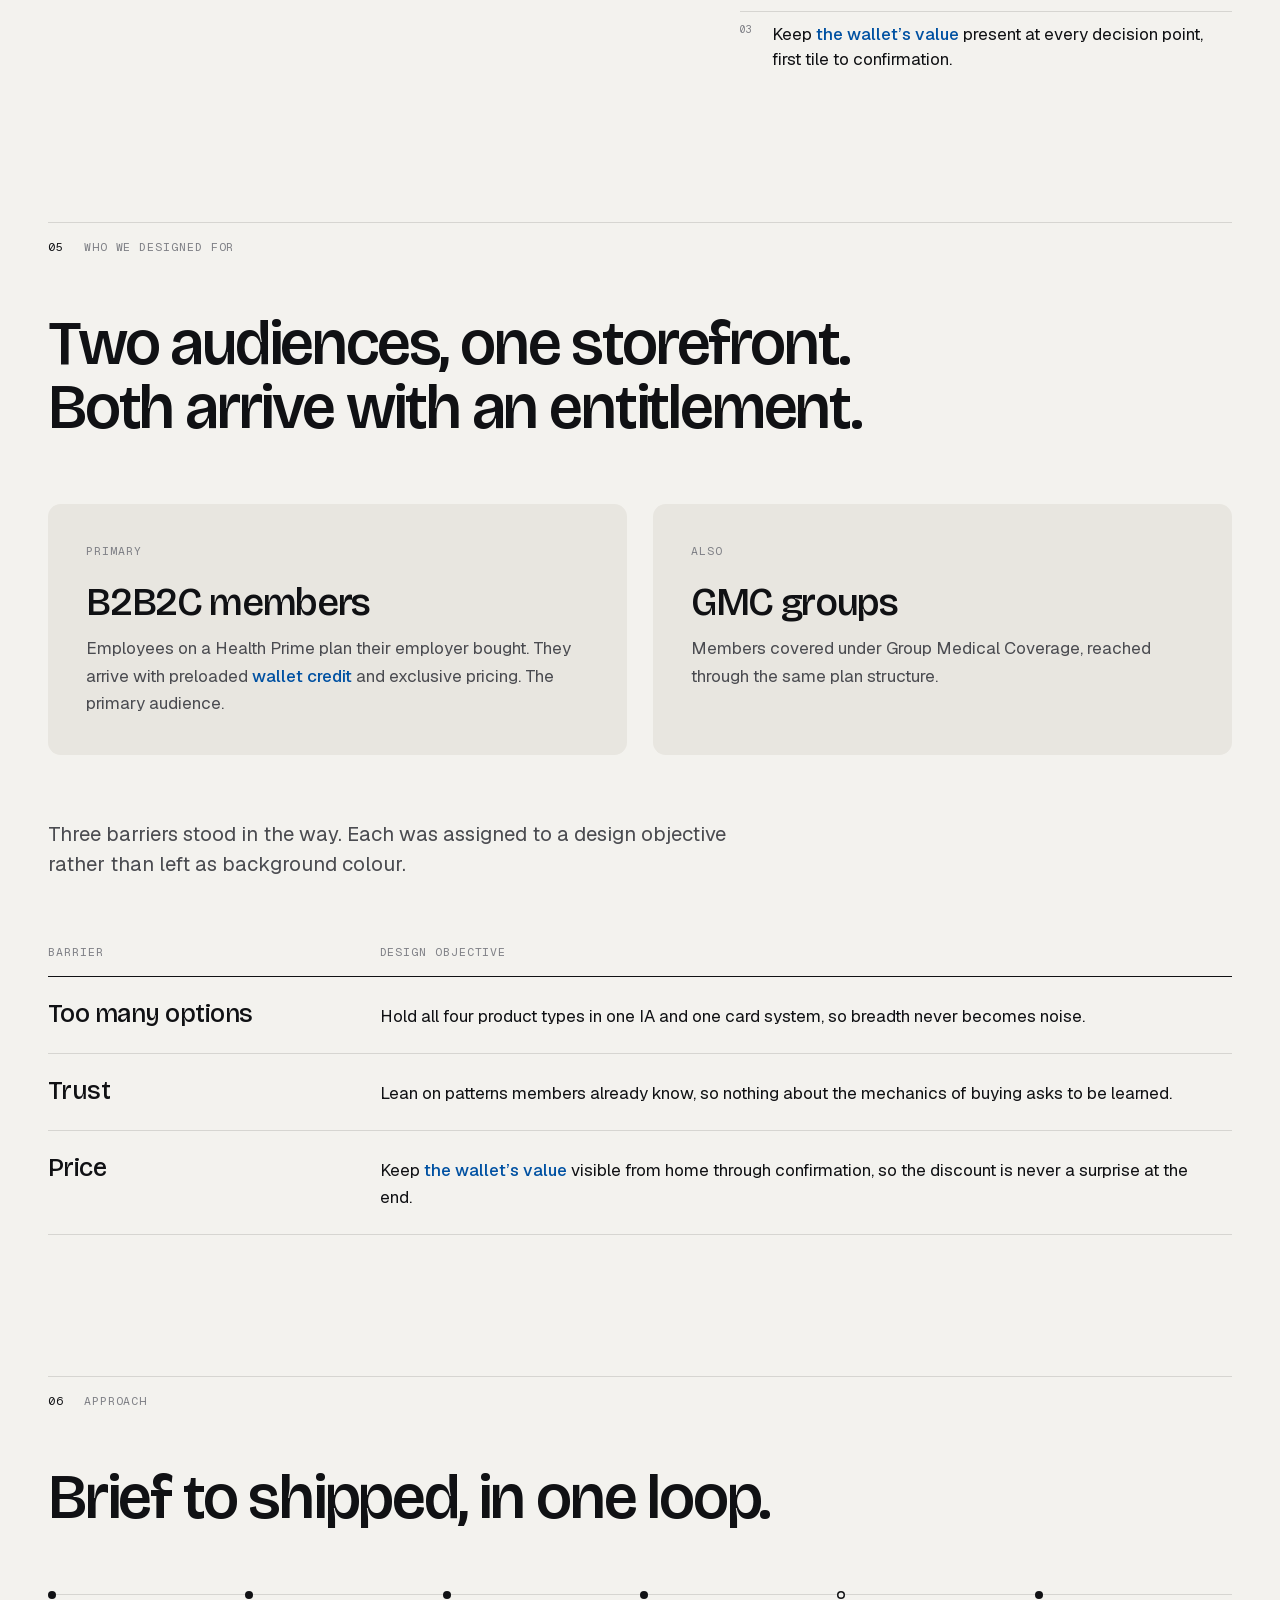
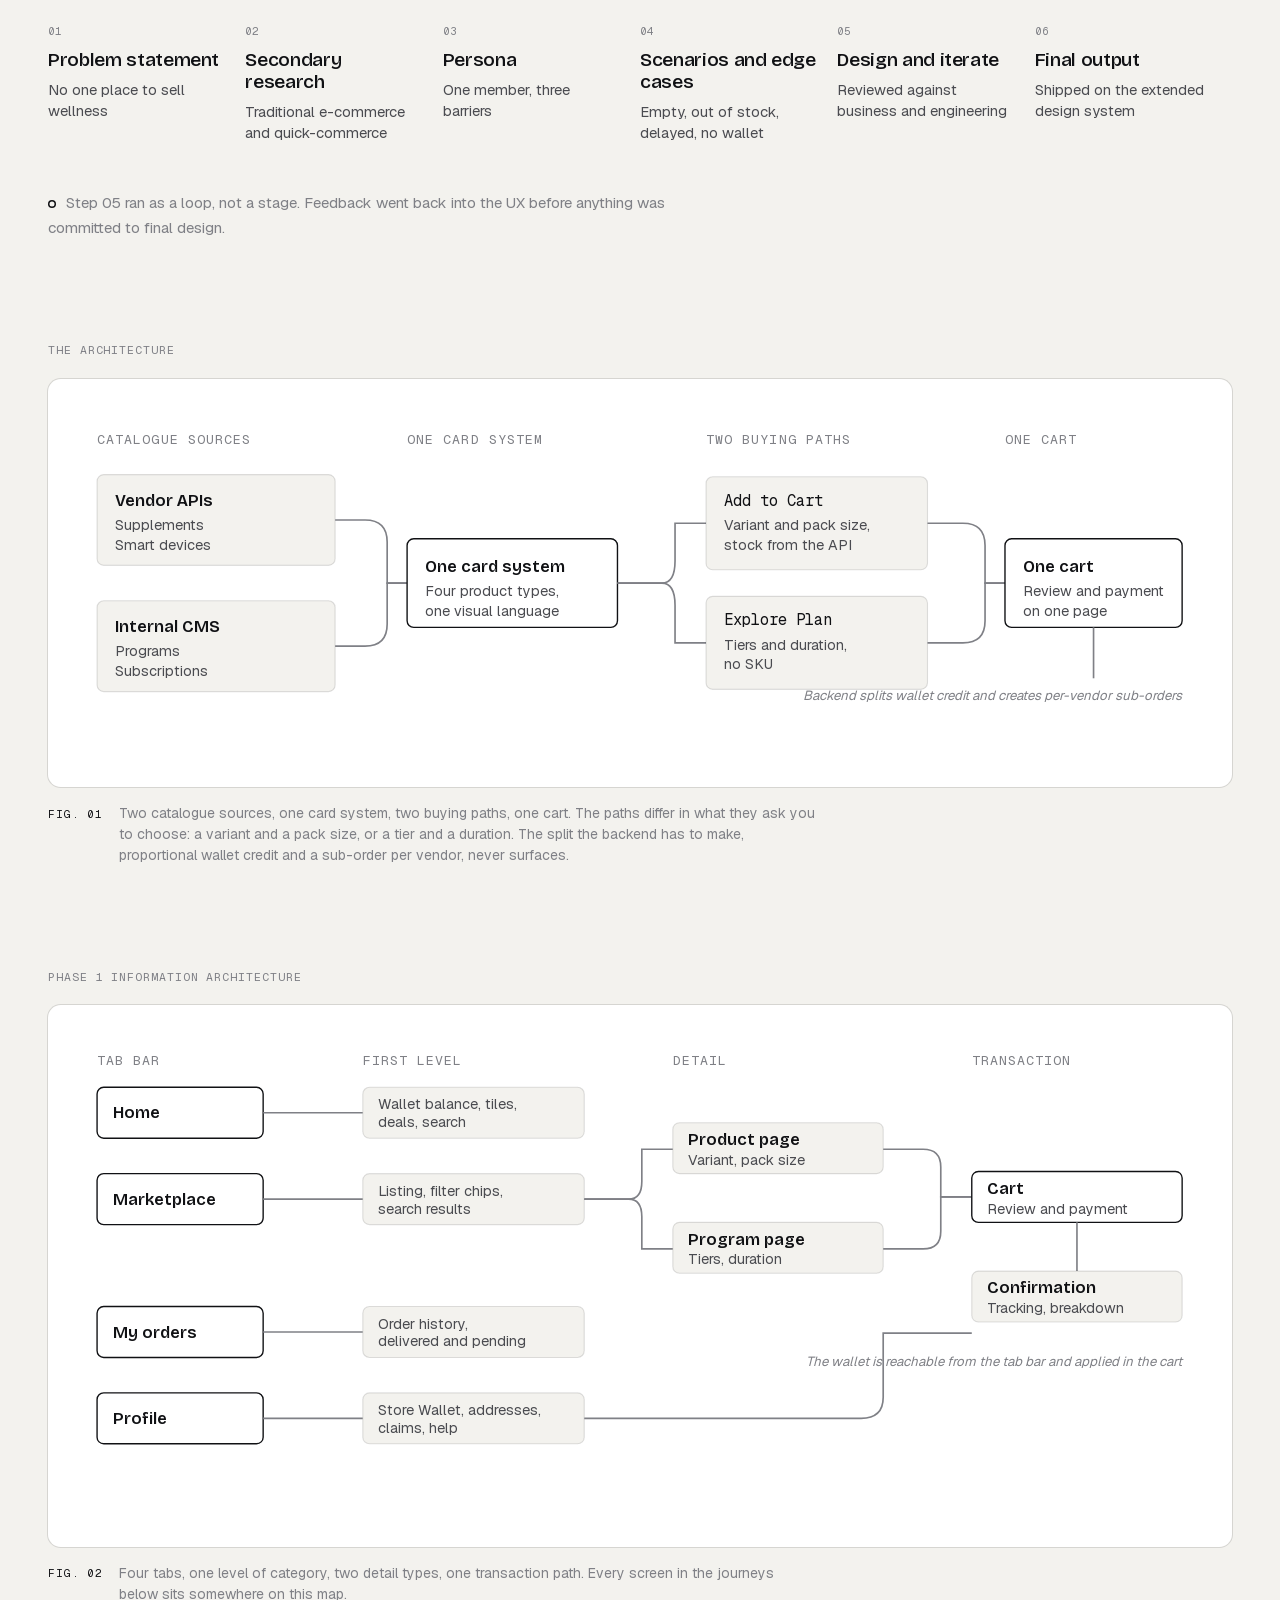
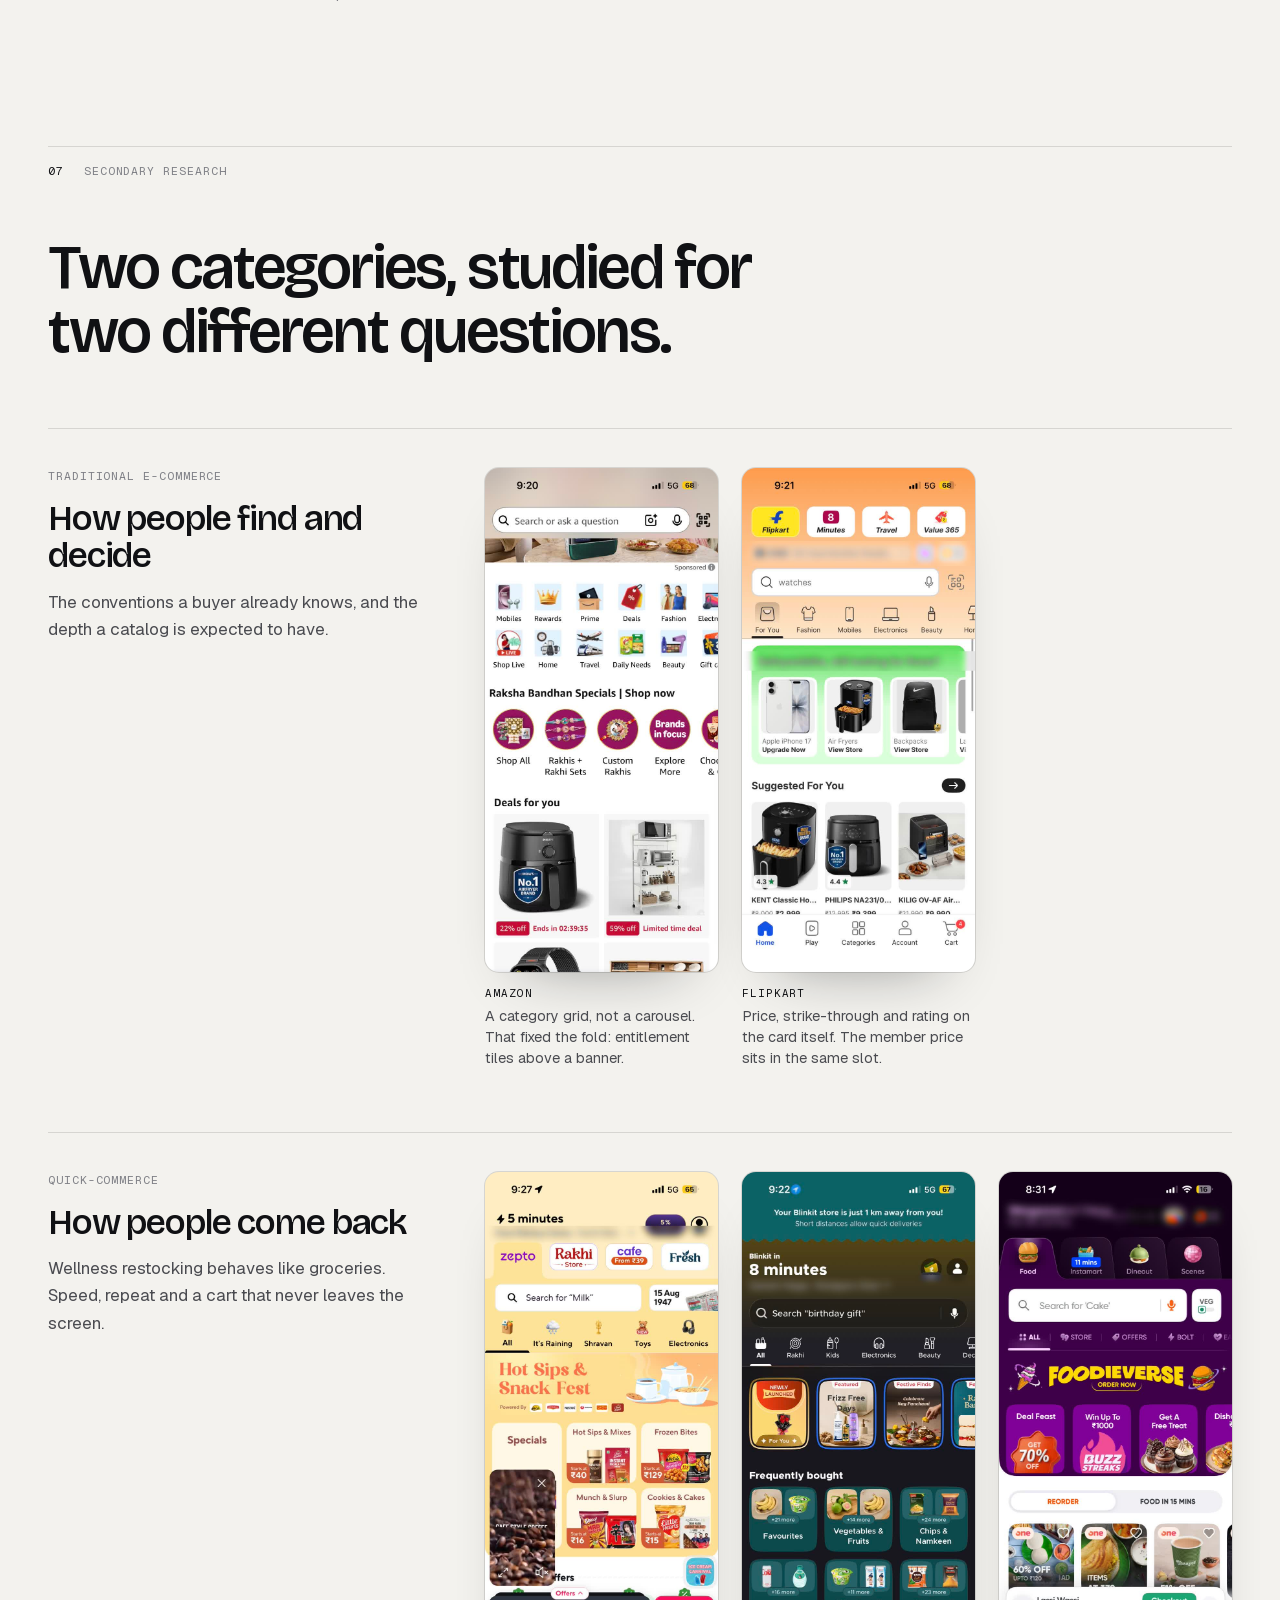
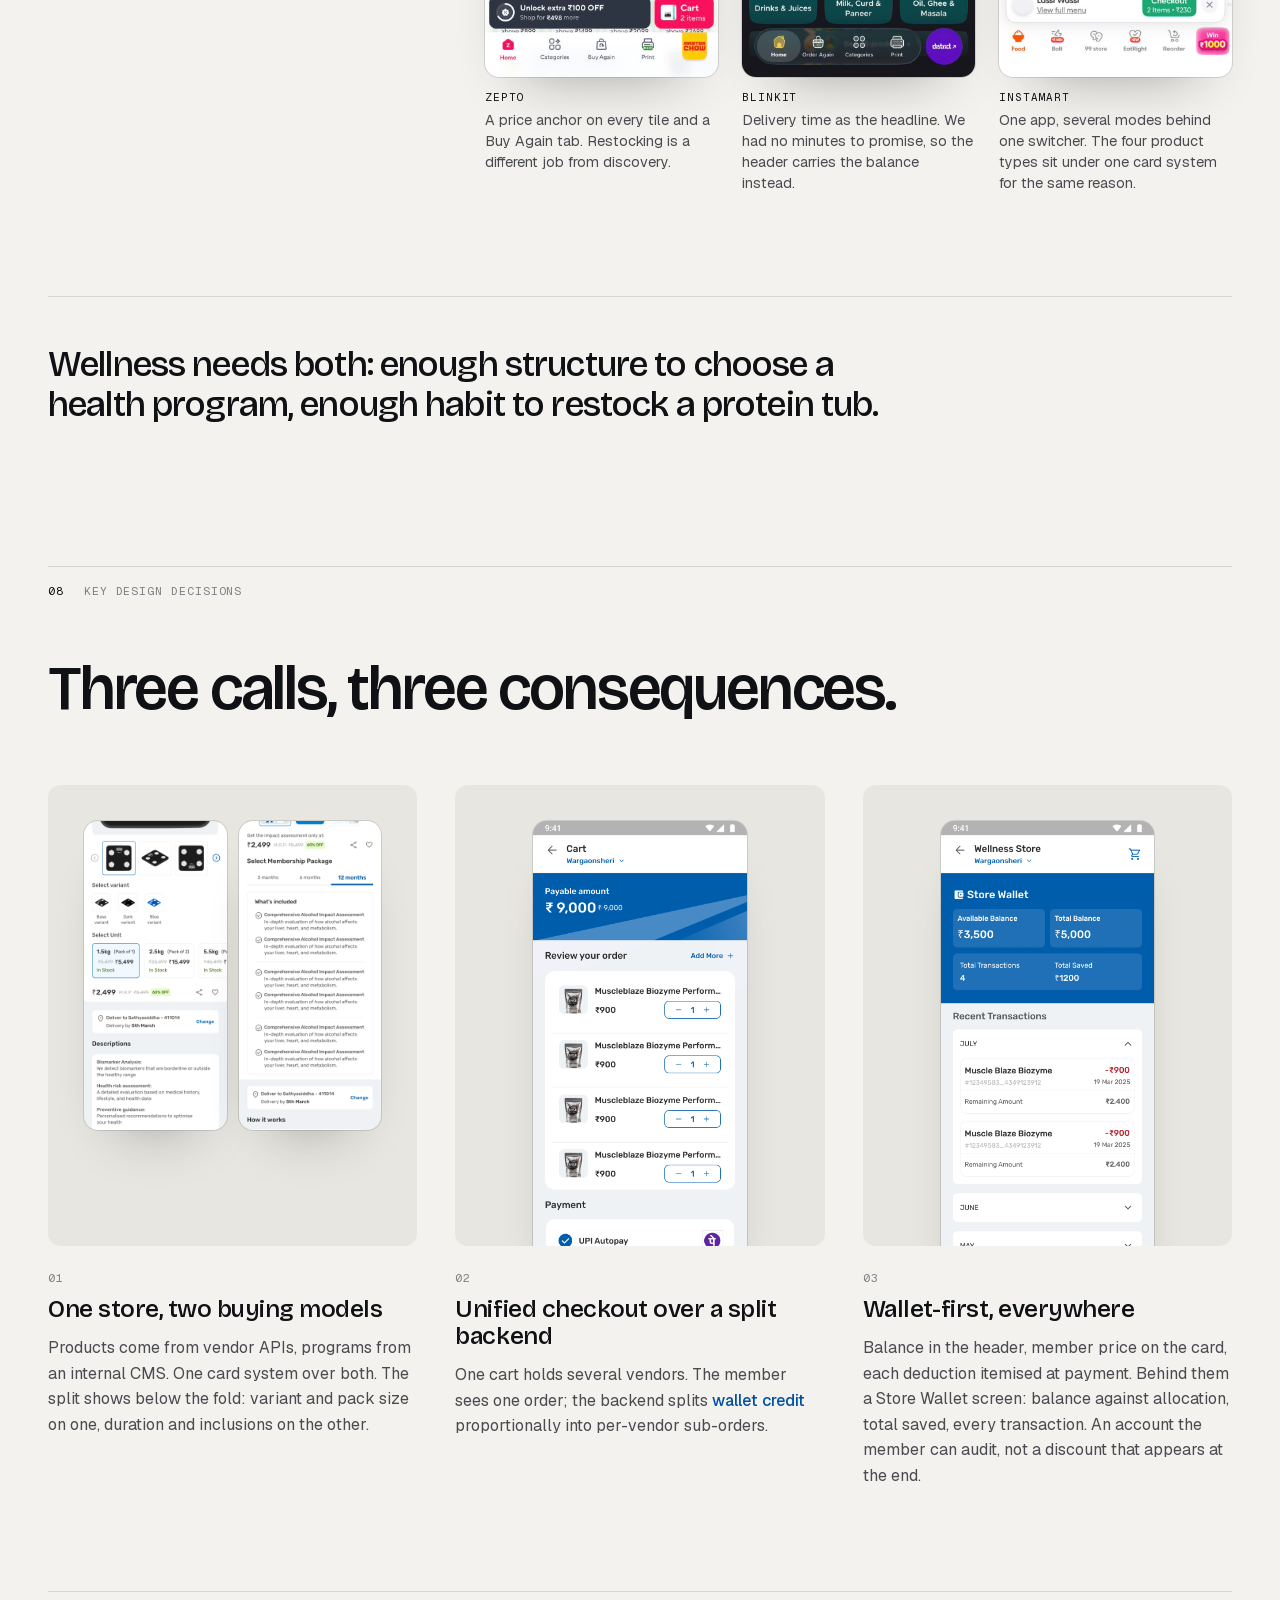
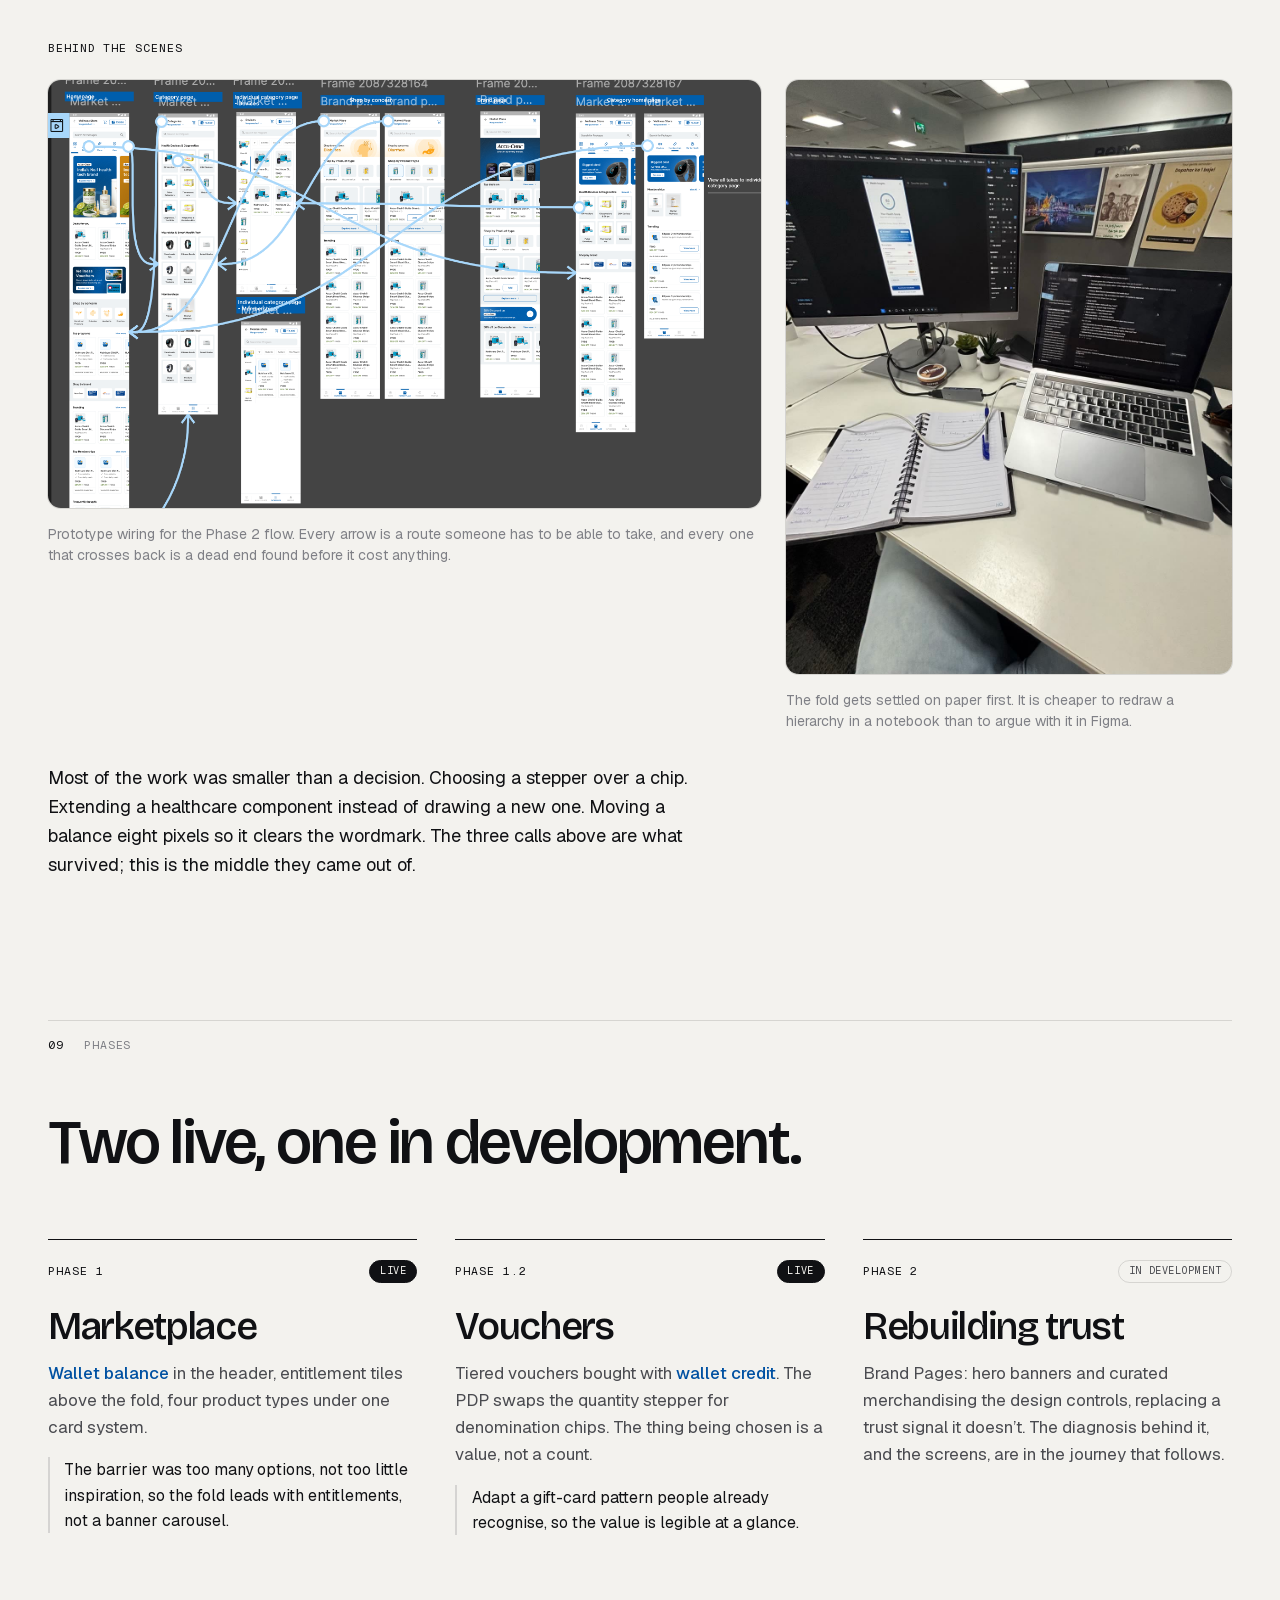
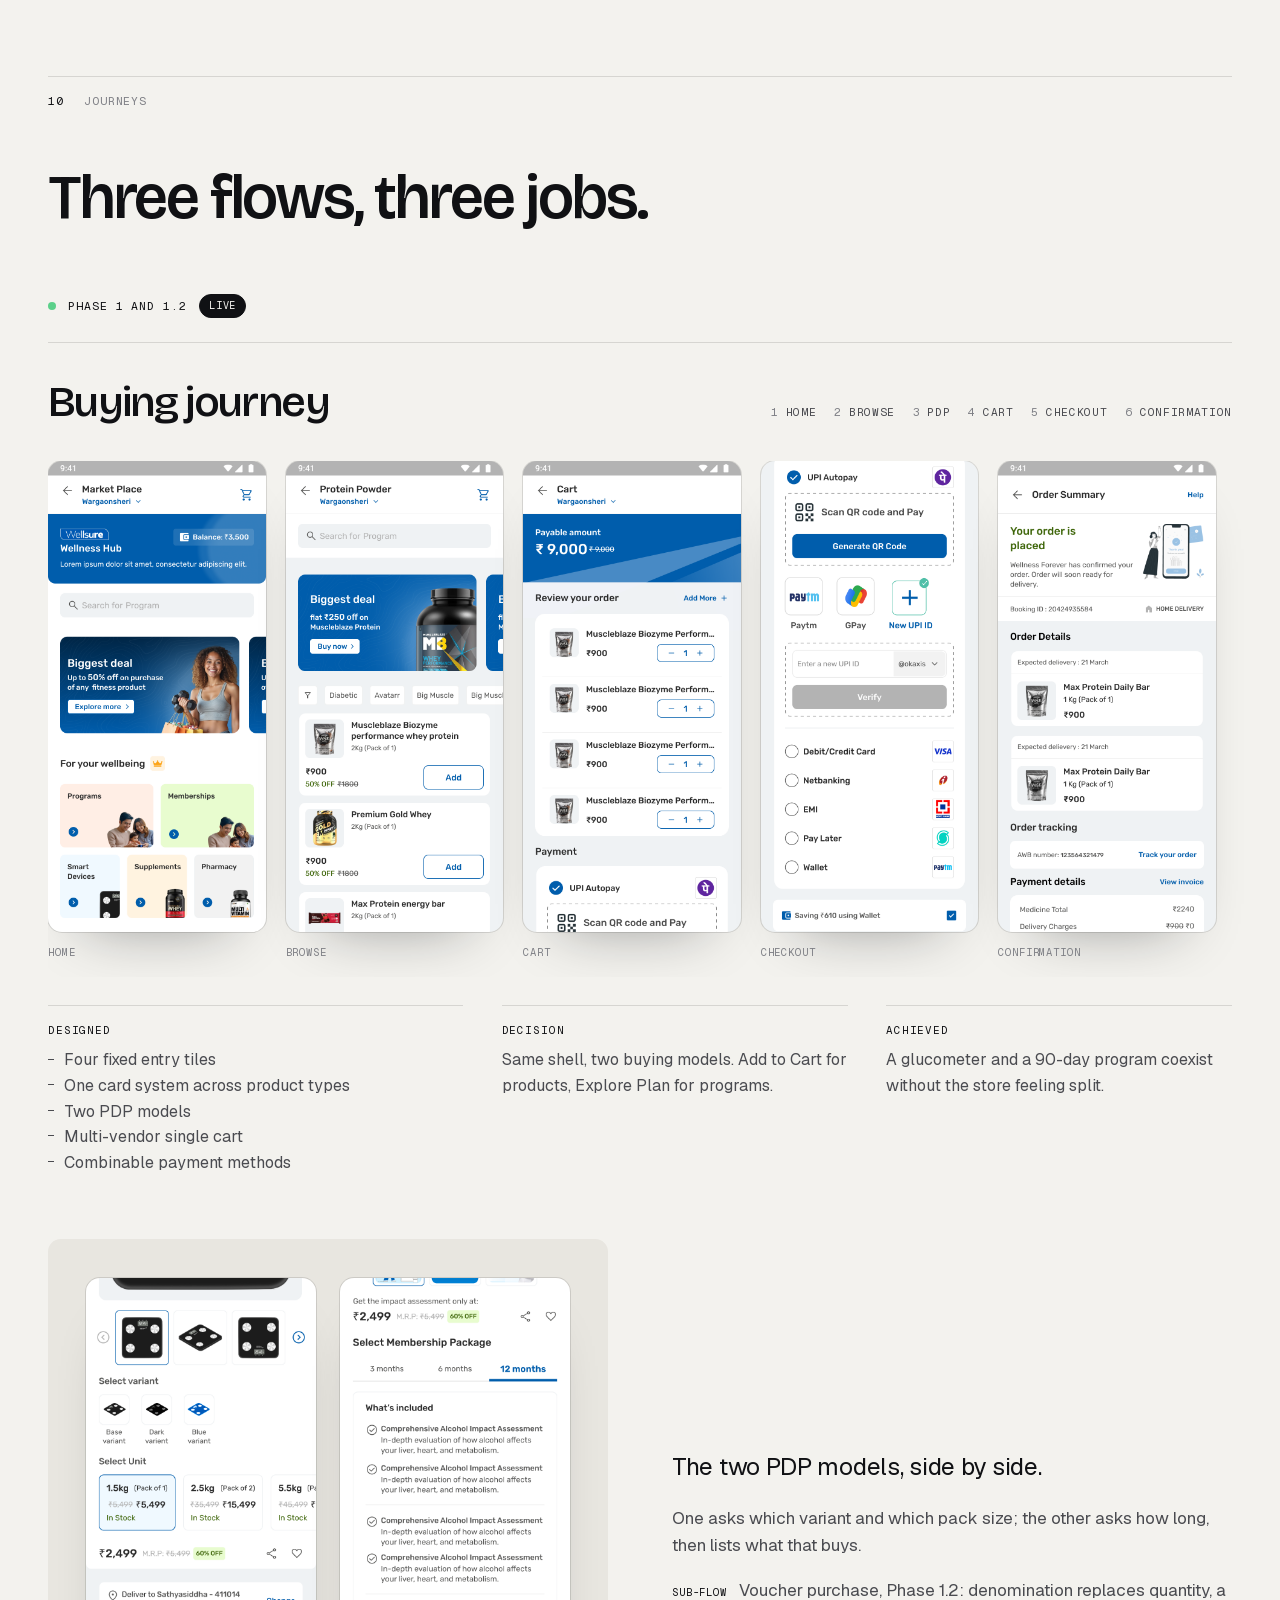
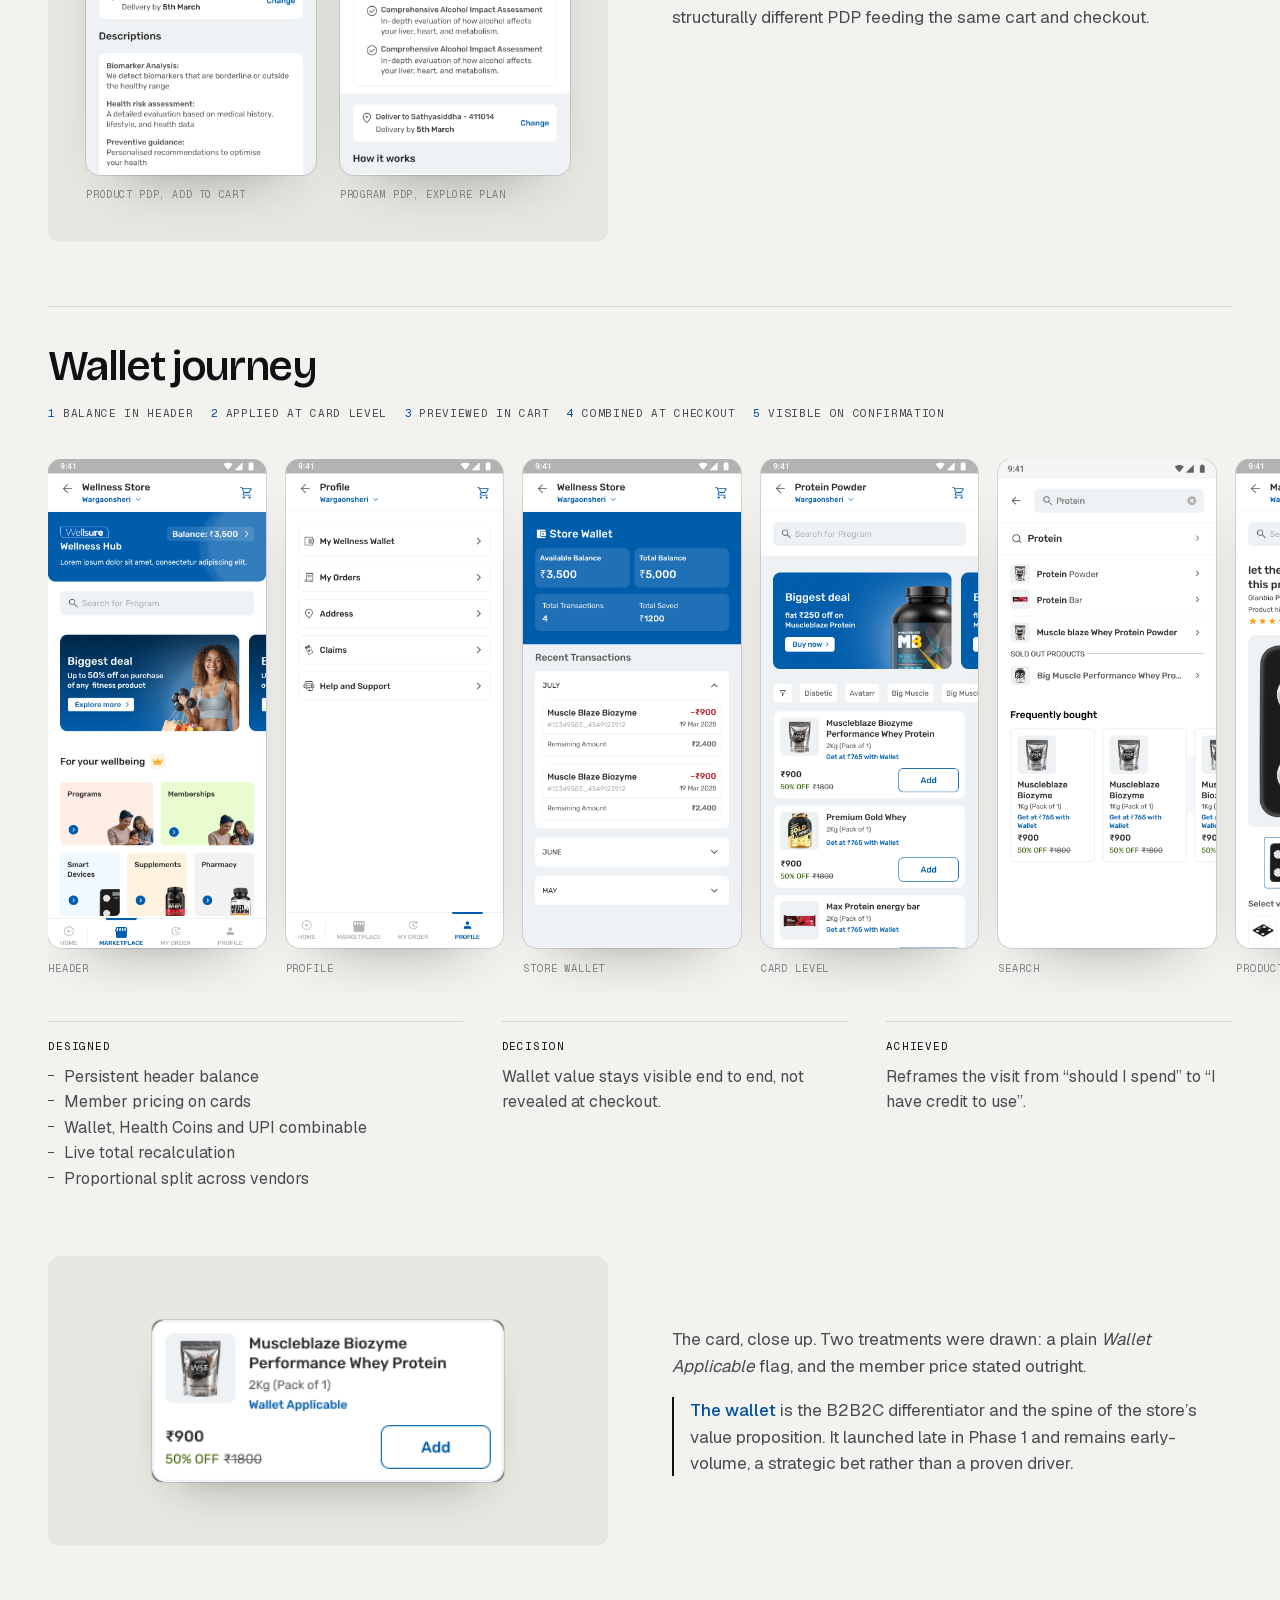
==== commit e27a5439: "Match the shared case-study design; drop the My role section The glass pill nav shared with the Work" ====
--- a/index.html
+++ b/index.html
@@ -20,6 +20,25 @@
 
 <header class="topbar" data-tone="dark">
   <a class="tb-mark" href="#top">Wellness Store</a>
+
+  <nav class="rail" aria-label="Sections">
+    <ol>
+      <li><a href="#overview"><span class="r-num">01</span><span class="r-name">Overview</span></a></li>
+      <li><a href="#problem"><span class="r-num">02</span><span class="r-name">The problem</span></a></li>
+      <li><a href="#challenges"><span class="r-num">03</span><span class="r-name">Challenges</span></a></li>
+      <li><a href="#goals"><span class="r-num">04</span><span class="r-name">Goals</span></a></li>
+      <li><a href="#persona"><span class="r-num">05</span><span class="r-name">Audience</span></a></li>
+      <li><a href="#approach"><span class="r-num">06</span><span class="r-name">Approach</span></a></li>
+      <li><a href="#research"><span class="r-num">07</span><span class="r-name">Research</span></a></li>
+      <li><a href="#decisions"><span class="r-num">08</span><span class="r-name">Decisions</span></a></li>
+      <li><a href="#phases"><span class="r-num">09</span><span class="r-name">Phases</span></a></li>
+      <li><a href="#journeys"><span class="r-num">10</span><span class="r-name">Journeys</span></a></li>
+      <li><a href="#results"><span class="r-num">11</span><span class="r-name">Results</span></a></li>
+      <li><a href="#phase2"><span class="r-num">12</span><span class="r-name">Phase 2</span></a></li>
+      <li><a href="#learnings"><span class="r-num">13</span><span class="r-name">Key learnings</span></a></li>
+      <li><a href="#next"><span class="r-num">14</span><span class="r-name">Next steps</span></a></li>
+    </ol>
+  </nav>
   <button class="tb-index" type="button" aria-expanded="false" aria-controls="index-panel">
     <span class="tb-num" aria-hidden="true"></span>
     <span class="tb-name">Index</span>
@@ -31,44 +50,22 @@
 <nav class="index-panel" id="index-panel" aria-label="Sections" hidden>
   <ol>
     <li><a href="#overview"><span>01</span>Overview</a></li>
-    <li><a href="#role"><span>02</span>My role</a></li>
-    <li><a href="#problem"><span>03</span>The problem</a></li>
-    <li><a href="#challenges"><span>04</span>Key challenges</a></li>
-    <li><a href="#goals"><span>05</span>Goals</a></li>
-    <li><a href="#persona"><span>06</span>Who we designed for</a></li>
-    <li><a href="#approach"><span>07</span>Approach</a></li>
-    <li><a href="#research"><span>08</span>Secondary research</a></li>
-    <li><a href="#decisions"><span>09</span>Key design decisions</a></li>
-    <li><a href="#phases"><span>10</span>Phases</a></li>
-    <li><a href="#journeys"><span>11</span>Journeys</a></li>
-    <li><a href="#results"><span>12</span>Results</a></li>
-    <li><a href="#phase2"><span>13</span>Phase 2</a></li>
-    <li><a href="#learnings"><span>14</span>Key learnings</a></li>
-    <li><a href="#next"><span>15</span>Next steps</a></li>
+    <li><a href="#problem"><span>02</span>The problem</a></li>
+    <li><a href="#challenges"><span>03</span>Key challenges</a></li>
+    <li><a href="#goals"><span>04</span>Goals</a></li>
+    <li><a href="#persona"><span>05</span>Who we designed for</a></li>
+    <li><a href="#approach"><span>06</span>Approach</a></li>
+    <li><a href="#research"><span>07</span>Secondary research</a></li>
+    <li><a href="#decisions"><span>08</span>Key design decisions</a></li>
+    <li><a href="#phases"><span>09</span>Phases</a></li>
+    <li><a href="#journeys"><span>10</span>Journeys</a></li>
+    <li><a href="#results"><span>11</span>Results</a></li>
+    <li><a href="#phase2"><span>12</span>Phase 2</a></li>
+    <li><a href="#learnings"><span>13</span>Key learnings</a></li>
+    <li><a href="#next"><span>14</span>Next steps</a></li>
   </ol>
 </nav>
 
-<!-- Side rail: the section index, fixed in its own left margin from 1180px.
-     Appears once the hero has scrolled away. -->
-<nav class="rail" aria-label="Sections, side rail">
-  <ol>
-    <li><a href="#overview"><span class="r-num">01</span><span class="r-name">Overview</span></a></li>
-    <li><a href="#role"><span class="r-num">02</span><span class="r-name">My role</span></a></li>
-    <li><a href="#problem"><span class="r-num">03</span><span class="r-name">The problem</span></a></li>
-    <li><a href="#challenges"><span class="r-num">04</span><span class="r-name">Challenges</span></a></li>
-    <li><a href="#goals"><span class="r-num">05</span><span class="r-name">Goals</span></a></li>
-    <li><a href="#persona"><span class="r-num">06</span><span class="r-name">Audience</span></a></li>
-    <li><a href="#approach"><span class="r-num">07</span><span class="r-name">Approach</span></a></li>
-    <li><a href="#research"><span class="r-num">08</span><span class="r-name">Research</span></a></li>
-    <li><a href="#decisions"><span class="r-num">09</span><span class="r-name">Decisions</span></a></li>
-    <li><a href="#phases"><span class="r-num">10</span><span class="r-name">Phases</span></a></li>
-    <li><a href="#journeys"><span class="r-num">11</span><span class="r-name">Journeys</span></a></li>
-    <li><a href="#results"><span class="r-num">12</span><span class="r-name">Results</span></a></li>
-    <li><a href="#phase2"><span class="r-num">13</span><span class="r-name">Phase 2</span></a></li>
-    <li><a href="#learnings"><span class="r-num">14</span><span class="r-name">Key learnings</span></a></li>
-    <li><a href="#next"><span class="r-num">15</span><span class="r-name">Next steps</span></a></li>
-  </ol>
-</nav>
 
 
 <!-- ================================================================ HERO -->
@@ -145,43 +142,10 @@
 </section>
 
 
-<!-- ============================================================= MY ROLE -->
-<section id="role" data-title="My role">
-  <div class="wrap">
-    <p class="sec-idx" data-reveal><span>02</span>My role</p>
-    <h2 class="sec-title" data-reveal>The design owned end to end. The roadmap calls shared with the PM.</h2>
-
-    <div class="role-grid" data-reveal>
-      <div class="role-card">
-        <p class="label">Ownership</p>
-        <p class="role-text">End-to-end UX and UI: IA, flows, wireframes, shipped interface.</p>
-      </div>
-      <div class="role-card wide">
-        <p class="label">Contribution</p>
-        <ol class="role-list">
-          <li>Traced the mid-year softening to product imagery and proposed Brand Pages.</li>
-          <li>Roadmap calls were shared with the PM; my part was the design argument.</li>
-        </ol>
-      </div>
-      <div class="role-card">
-        <p class="label">Team</p>
-        <p class="team"><span class="tn">1</span>PM</p>
-        <p class="team"><span class="tn">2</span>vendor integration partners</p>
-        <p class="role-text">and engineering</p>
-      </div>
-      <div class="role-card">
-        <p class="label">Out of scope</p>
-        <p class="role-text">Admin and operations tooling.</p>
-      </div>
-    </div>
-  </div>
-</section>
-
-
 <!-- ========================================================== THE PROBLEM -->
 <section class="dark" id="problem" data-title="The problem">
   <div class="wrap">
-    <p class="sec-idx" data-reveal><span>03</span>The problem</p>
+    <p class="sec-idx" data-reveal><span>02</span>The problem</p>
     <h2 class="sec-title" data-reveal>Supplements, programs, devices, vouchers. No one place to sell any of them.</h2>
 
     <div class="prose" data-reveal>
@@ -206,7 +170,7 @@
 <!-- ====================================================== KEY CHALLENGES -->
 <section id="challenges" data-title="Key challenges">
   <div class="wrap">
-    <p class="sec-idx" data-reveal><span>04</span>Key challenges</p>
+    <p class="sec-idx" data-reveal><span>03</span>Key challenges</p>
     <h2 class="sec-title" data-reveal>Two constraints shaped everything that followed.</h2>
 
     <ol class="blocks two" data-reveal>
@@ -228,7 +192,7 @@
 <!-- =============================================================== GOALS -->
 <section id="goals" data-title="Goals">
   <div class="wrap">
-    <p class="sec-idx" data-reveal><span>05</span>Goals</p>
+    <p class="sec-idx" data-reveal><span>04</span>Goals</p>
     <h2 class="sec-title" data-reveal>Three levels, each answering the one above it.</h2>
 
     <ol class="levels" data-reveal>
@@ -256,7 +220,7 @@
 <!-- ================================================= WHO WE DESIGNED FOR -->
 <section id="persona" data-title="Who we designed for">
   <div class="wrap">
-    <p class="sec-idx" data-reveal><span>06</span>Who we designed for</p>
+    <p class="sec-idx" data-reveal><span>05</span>Who we designed for</p>
     <h2 class="sec-title" data-reveal>Two audiences, one storefront. Both arrive with an entitlement.</h2>
 
     <div class="audience" data-reveal>
@@ -294,7 +258,7 @@
 <!-- ============================================================ APPROACH -->
 <section id="approach" data-title="Approach">
   <div class="wrap">
-    <p class="sec-idx" data-reveal><span>07</span>Approach</p>
+    <p class="sec-idx" data-reveal><span>06</span>Approach</p>
     <h2 class="sec-title" data-reveal>Brief to shipped, in one loop.</h2>
 
     <ol class="flow6" data-reveal>
@@ -443,7 +407,7 @@
 <!-- ================================================== SECONDARY RESEARCH -->
 <section id="research" data-title="Secondary research">
   <div class="wrap">
-    <p class="sec-idx" data-reveal><span>08</span>Secondary research</p>
+    <p class="sec-idx" data-reveal><span>07</span>Secondary research</p>
     <h2 class="sec-title" data-reveal>Two categories, studied for two different questions.</h2>
 
     <div class="ref" data-reveal>
@@ -481,7 +445,7 @@
 <!-- ================================================ KEY DESIGN DECISIONS -->
 <section id="decisions" data-title="Key design decisions">
   <div class="wrap">
-    <p class="sec-idx" data-reveal><span>09</span>Key design decisions</p>
+    <p class="sec-idx" data-reveal><span>08</span>Key design decisions</p>
     <h2 class="sec-title" data-reveal>Three calls, three consequences.</h2>
 
     <div class="decs" data-reveal>
@@ -533,7 +497,7 @@
 <!-- ============================================================== PHASES -->
 <section id="phases" data-title="Phases">
   <div class="wrap">
-    <p class="sec-idx" data-reveal><span>10</span>Phases</p>
+    <p class="sec-idx" data-reveal><span>09</span>Phases</p>
     <h2 class="sec-title" data-reveal>Two live, one in development.</h2>
 
     <ol class="phases" data-reveal>
@@ -562,7 +526,7 @@
 <!-- ============================================================ JOURNEYS -->
 <section id="journeys" data-title="Journeys">
   <div class="wrap">
-    <p class="sec-idx" data-reveal><span>11</span>Journeys</p>
+    <p class="sec-idx" data-reveal><span>10</span>Journeys</p>
     <h2 class="sec-title" data-reveal>Three flows, three jobs.</h2>
     <p class="band" data-reveal><span class="live-dot" aria-hidden="true"></span>Phase 1 and 1.2 <span class="chip is-live">Live</span></p>
 
@@ -652,7 +616,7 @@
 <!-- ============================================================= RESULTS -->
 <section class="dark" id="results" data-title="Results">
   <div class="wrap">
-    <p class="sec-idx" data-reveal><span>12</span>Results</p>
+    <p class="sec-idx" data-reveal><span>11</span>Results</p>
     <h2 class="sec-title" data-reveal>What Phase 1 and 1.2 did, July 2025 to June 2026.</h2>
 
     <div class="stats three" data-reveal>
@@ -793,7 +757,7 @@
 <!-- ============================================================= PHASE 2 -->
 <section id="phase2" data-title="Phase 2">
   <div class="wrap">
-    <p class="sec-idx" data-reveal><span>13</span>Phase 2</p>
+    <p class="sec-idx" data-reveal><span>12</span>Phase 2</p>
     <h2 class="sec-title" data-reveal>When the input cannot be fixed, change what carries the trust.</h2>
     <p class="band" data-reveal>Trust and discovery journey <span class="chip">In development</span></p>
 
@@ -845,7 +809,7 @@
 <!-- ======================================================= KEY LEARNINGS -->
 <section id="learnings" data-title="Key learnings">
   <div class="wrap">
-    <p class="sec-idx" data-reveal><span>14</span>Key learnings</p>
+    <p class="sec-idx" data-reveal><span>13</span>Key learnings</p>
     <h2 class="sec-title" data-reveal>Three learnings, in my own words.</h2>
 
     <ol class="learnings">
@@ -872,7 +836,7 @@
 <!-- ========================================================== NEXT STEPS -->
 <section id="next" data-title="Next steps">
   <div class="wrap">
-    <p class="sec-idx" data-reveal><span>15</span>Next steps</p>
+    <p class="sec-idx" data-reveal><span>14</span>Next steps</p>
     <h2 class="sec-title" data-reveal>What would settle it.</h2>
 
     <ol class="measures wide" data-reveal>
--- a/styles.css
+++ b/styles.css
@@ -1724,3 +1724,185 @@
   .chart .tick.x text:first-child,
   .chart .tick.x text:last-child { text-anchor: middle; }
 }
+
+/* =========================================================================
+   Navigation, as a floating overlay.
+
+   This page takes the section index off the left margin and puts it in the
+   top bar, which becomes a glass pill centred at the top. Everything here is
+   an OVERRIDE of the shared block above, which stays byte-identical so the
+   Wellness Store and Generative EMR pages keep the side rail they have.
+   ========================================================================= */
+
+.topbar {
+  inset: 0.85rem auto auto 50%;
+  transform: translateX(-50%);
+  width: min(max-content, calc(100vw - 1.5rem));
+  min-width: 0;
+  height: auto;
+  gap: 0.6rem;
+  padding: 0.35rem 0.35rem 0.35rem 1.05rem;
+  border-radius: 999px;
+}
+
+/* the pill's own glass, on at the top of the page as well */
+.topbar::before {
+  border-radius: inherit;
+  background: rgba(243, 242, 238, 0.58);
+  -webkit-backdrop-filter: saturate(1.7) blur(20px);
+  backdrop-filter: saturate(1.7) blur(20px);
+  box-shadow:
+    inset 0 0 0 1px rgba(16, 17, 20, 0.10),
+    0 16px 40px -30px rgba(11, 14, 20, 0.45);
+}
+/* lifted off the night ground rather than matched to it, or the pill reads as
+   a hole in the page instead of a surface over it */
+.topbar[data-tone="dark"]::before {
+  background: rgba(26, 32, 42, 0.62);
+  box-shadow:
+    inset 0 0 0 1px rgba(243, 242, 238, 0.16),
+    0 16px 40px -30px rgba(0, 0, 0, 0.6);
+}
+.topbar.at-top::before { opacity: 1; }
+
+.tb-mark { font-size: 0.9375rem; white-space: nowrap; }
+
+/* the progress hairline follows the pill's shape rather than the viewport */
+.tb-progress {
+  left: 1.05rem;
+  right: 1.05rem;
+  bottom: 0.28rem;
+  height: 2px;
+  border-radius: 2px;
+  overflow: hidden;
+}
+
+/* ---- the section index, now a row inside the pill ---- */
+
+/* script.js adds .on to the rail once the hero is mostly out of view. That was
+   the cue for the old side rail to slide in from the left margin, and it
+   carries transform: translate(0, -50%). In the pill the rail is an ordinary
+   flex item, so that transform yanked the whole row up by half its height the
+   moment you scrolled past the hero — the nav looked correct at the top of the
+   page and broken everywhere else. .rail.on is specificity 0,2,0, so the plain
+   .rail override below could never win; this has to match it. */
+.rail.on {
+  position: static;
+  transform: none;
+  opacity: 1;
+  visibility: visible;
+  mix-blend-mode: normal;
+}
+
+.rail {
+  display: none;              /* the Index button carries it on narrow screens */
+  position: static;
+  width: auto;
+  color: inherit;
+  mix-blend-mode: normal;
+  opacity: 1;
+  visibility: visible;
+  transform: none;
+  transition: none;
+}
+
+@media (min-width: 1180px) {
+  :root { --rail: 0px; }      /* the left margin the old rail reserved comes back */
+
+  .rail { display: flex; align-items: center; min-width: 0; }
+  /* the shared rail is a vertical list, so its own list metrics come off */
+  .rail ol {
+    display: flex;
+    align-items: center;
+    gap: 0.1rem;
+    margin: 0;
+    padding: 0;
+    list-style: none;
+    /* a long index scrolls inside the pill rather than widening the page */
+    overflow-x: auto;
+    scrollbar-width: none;
+  }
+  .rail ol::-webkit-scrollbar { display: none; }
+  .rail li { flex: none; }
+  .rail li { margin: 0; padding: 0; flex: none; }
+
+  /* A number is always shown; the name unfurls for the section you are in,
+     and for whichever one you point at. Ten names at once would not fit a
+     pill, and ten bare numbers would be a riddle. */
+  .rail a {
+    display: inline-flex;
+    align-items: center;
+    gap: 0.4rem;
+    padding: 0.42rem 0.6rem;
+    border-radius: 999px;
+    opacity: 0.5;
+    text-decoration: none;
+    transition: opacity 0.2s ease, background-color 0.2s ease;
+  }
+  .rail a::after { display: none; }
+  .rail a:hover, .rail a:focus-visible { opacity: 1; }
+  .rail a[aria-current="true"] {
+    opacity: 1;
+    background: color-mix(in srgb, currentColor 12%, transparent);
+  }
+
+  .r-num { font-size: 0.66rem; opacity: 0.85; }
+  .r-name {
+    max-width: 0;
+    overflow: hidden;
+    white-space: nowrap;
+    opacity: 0;
+    font-size: 0.76rem;
+    letter-spacing: -0.005em;
+    transition: max-width 0.4s var(--ease), opacity 0.25s ease;
+  }
+  .rail a[aria-current="true"] .r-name,
+  .rail a:hover .r-name,
+  .rail a:focus-visible .r-name { max-width: 9rem; opacity: 1; }
+
+  /* the row is the index at this width */
+  .tb-index { display: none; }
+}
+
+/* the shared block hands the rail over at 1180px; this page does it at 1180 */
+@media (min-width: 1180px) and (max-width: 1179.98px) {
+  .tb-index { display: none; }
+}
+
+/* ---- the index panel, as the overlay it now visually belongs to ---- */
+
+.index-panel {
+  top: calc(var(--topbar) + 0.9rem);
+  left: 50%;
+  right: auto;
+  transform: translateX(-50%);
+  width: min(24rem, calc(100vw - 1.5rem));
+  padding: 0.45rem;
+  border: 0;
+  border-radius: 20px;
+  background: rgba(11, 14, 20, 0.6);
+  -webkit-backdrop-filter: saturate(1.7) blur(24px);
+  backdrop-filter: saturate(1.7) blur(24px);
+  box-shadow:
+    inset 0 0 0 1px rgba(243, 242, 238, 0.14),
+    0 30px 60px -24px rgba(0, 0, 0, 0.75);
+}
+.index-panel a { color: var(--n-ink); border-radius: 12px; }
+.index-panel a span { color: var(--n-ink-3); }
+.index-panel a:hover,
+.index-panel a[aria-current="true"] { background: rgba(243, 242, 238, 0.1); }
+
+@media (prefers-reduced-motion: no-preference) {
+  .index-panel:not([hidden]) { animation: panel-in 0.3s var(--ease); }
+}
+@keyframes panel-in {
+  from { opacity: 0; transform: translate(-50%, -6px) scale(0.98); }
+  to   { opacity: 1; transform: translateX(-50%); }
+}
+
+@media (prefers-reduced-motion: reduce) {
+  .rail a, .r-name { transition: none; }
+}
+
+/* the pill is a fixed object now, so the hero starts below it */
+.hero { padding-top: calc(var(--topbar) + clamp(3rem, 9vh, 7rem)); }
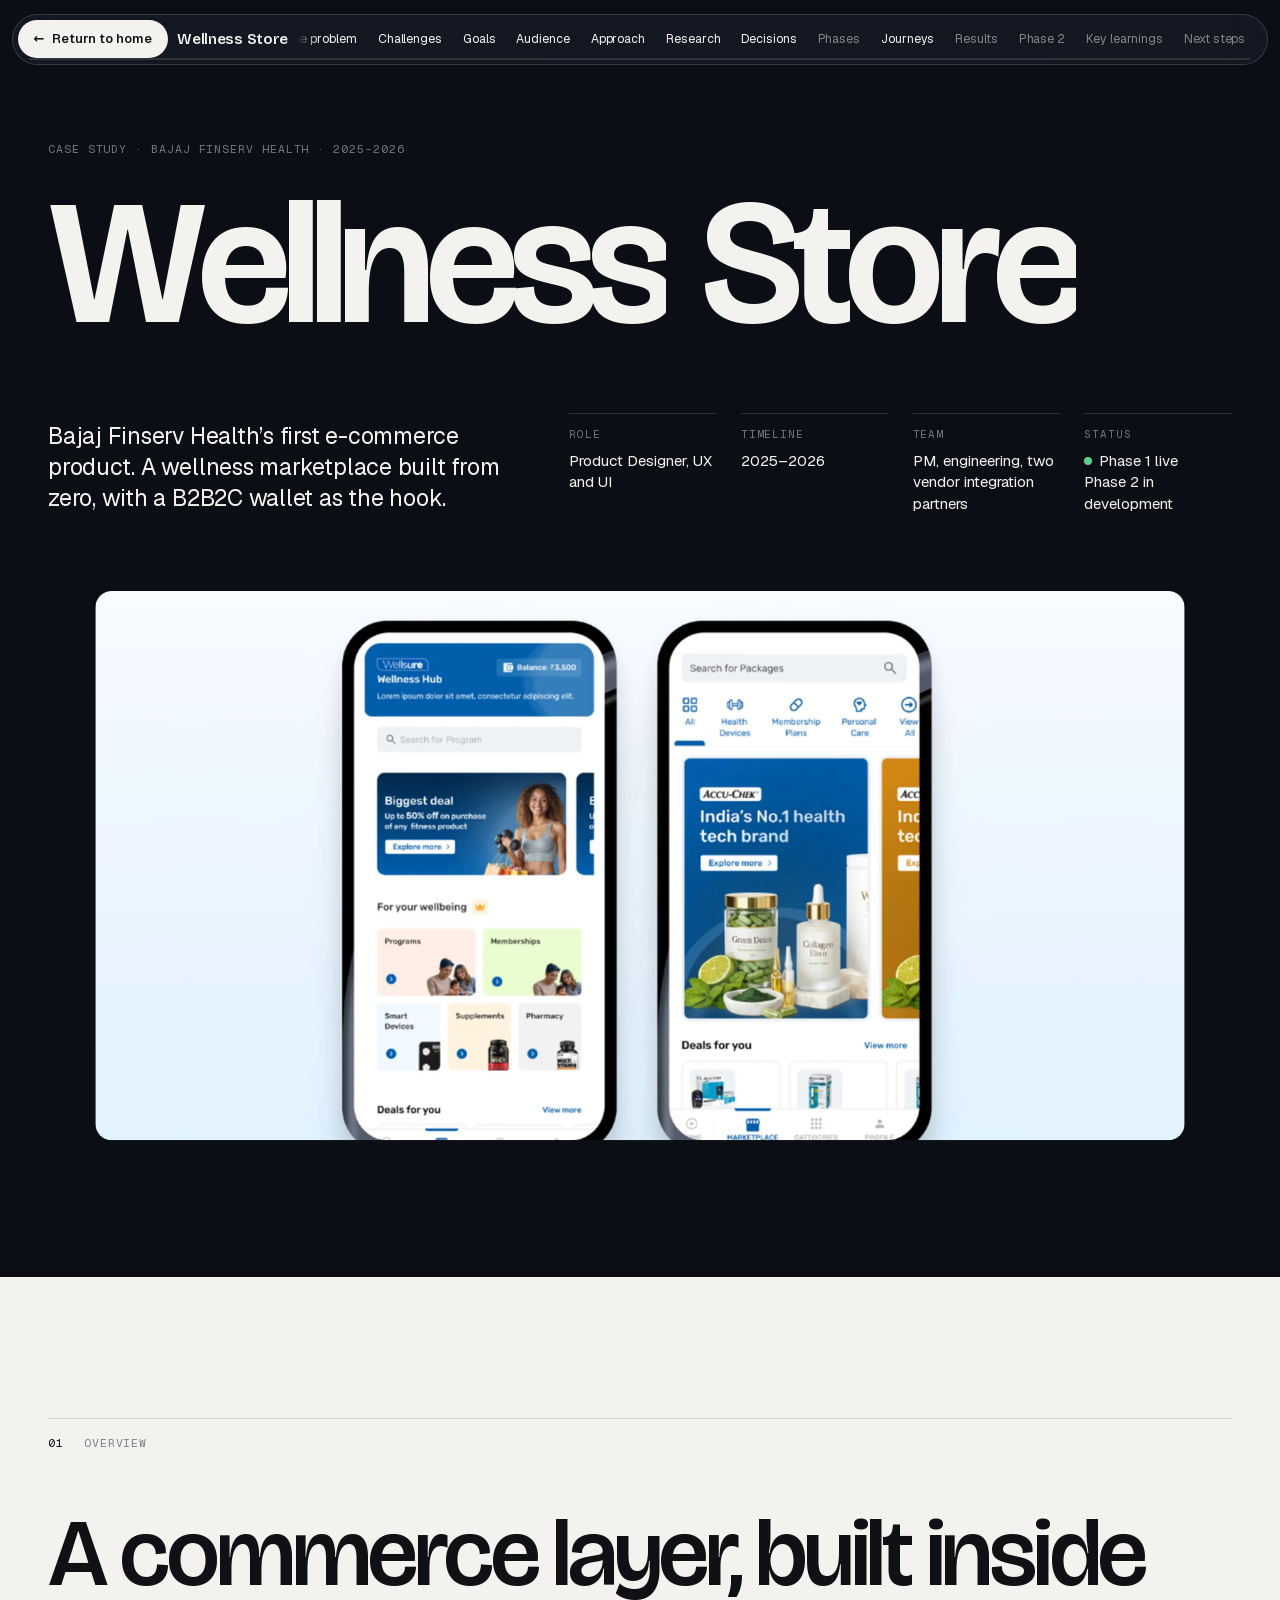
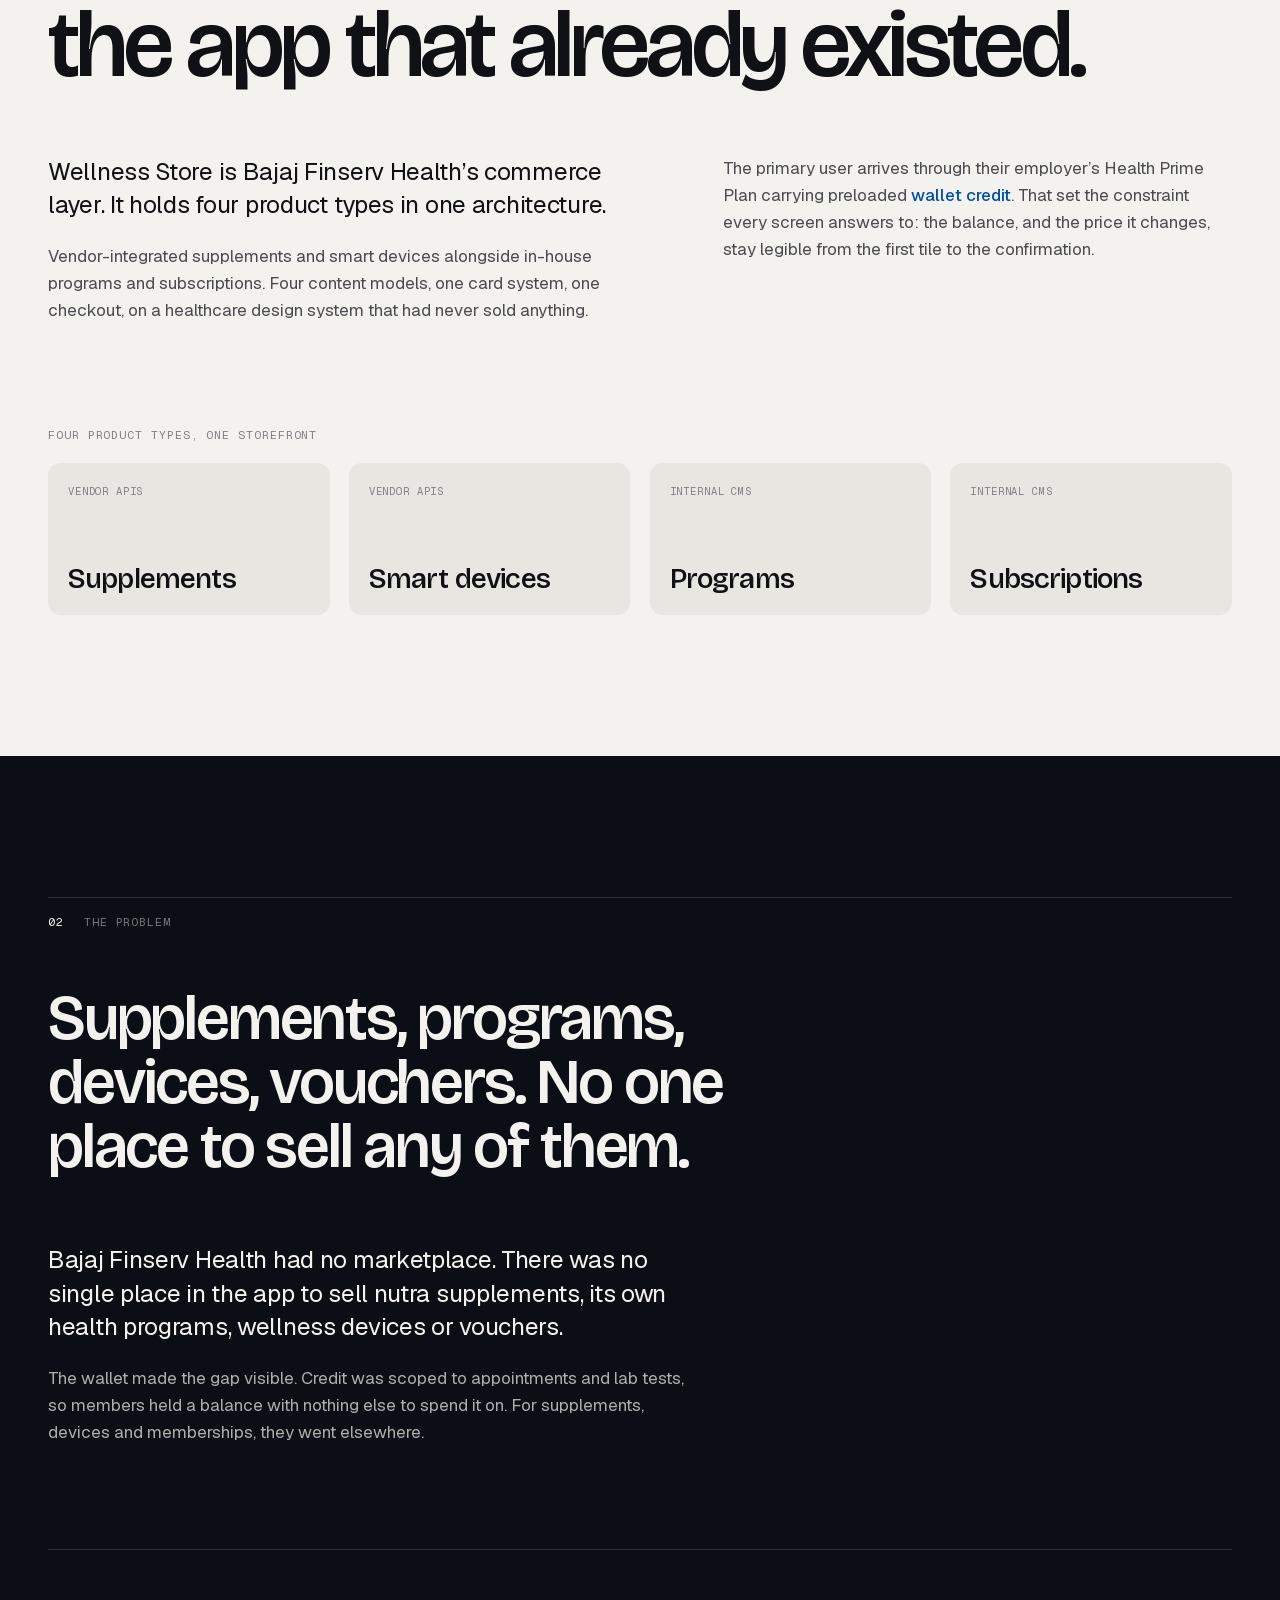
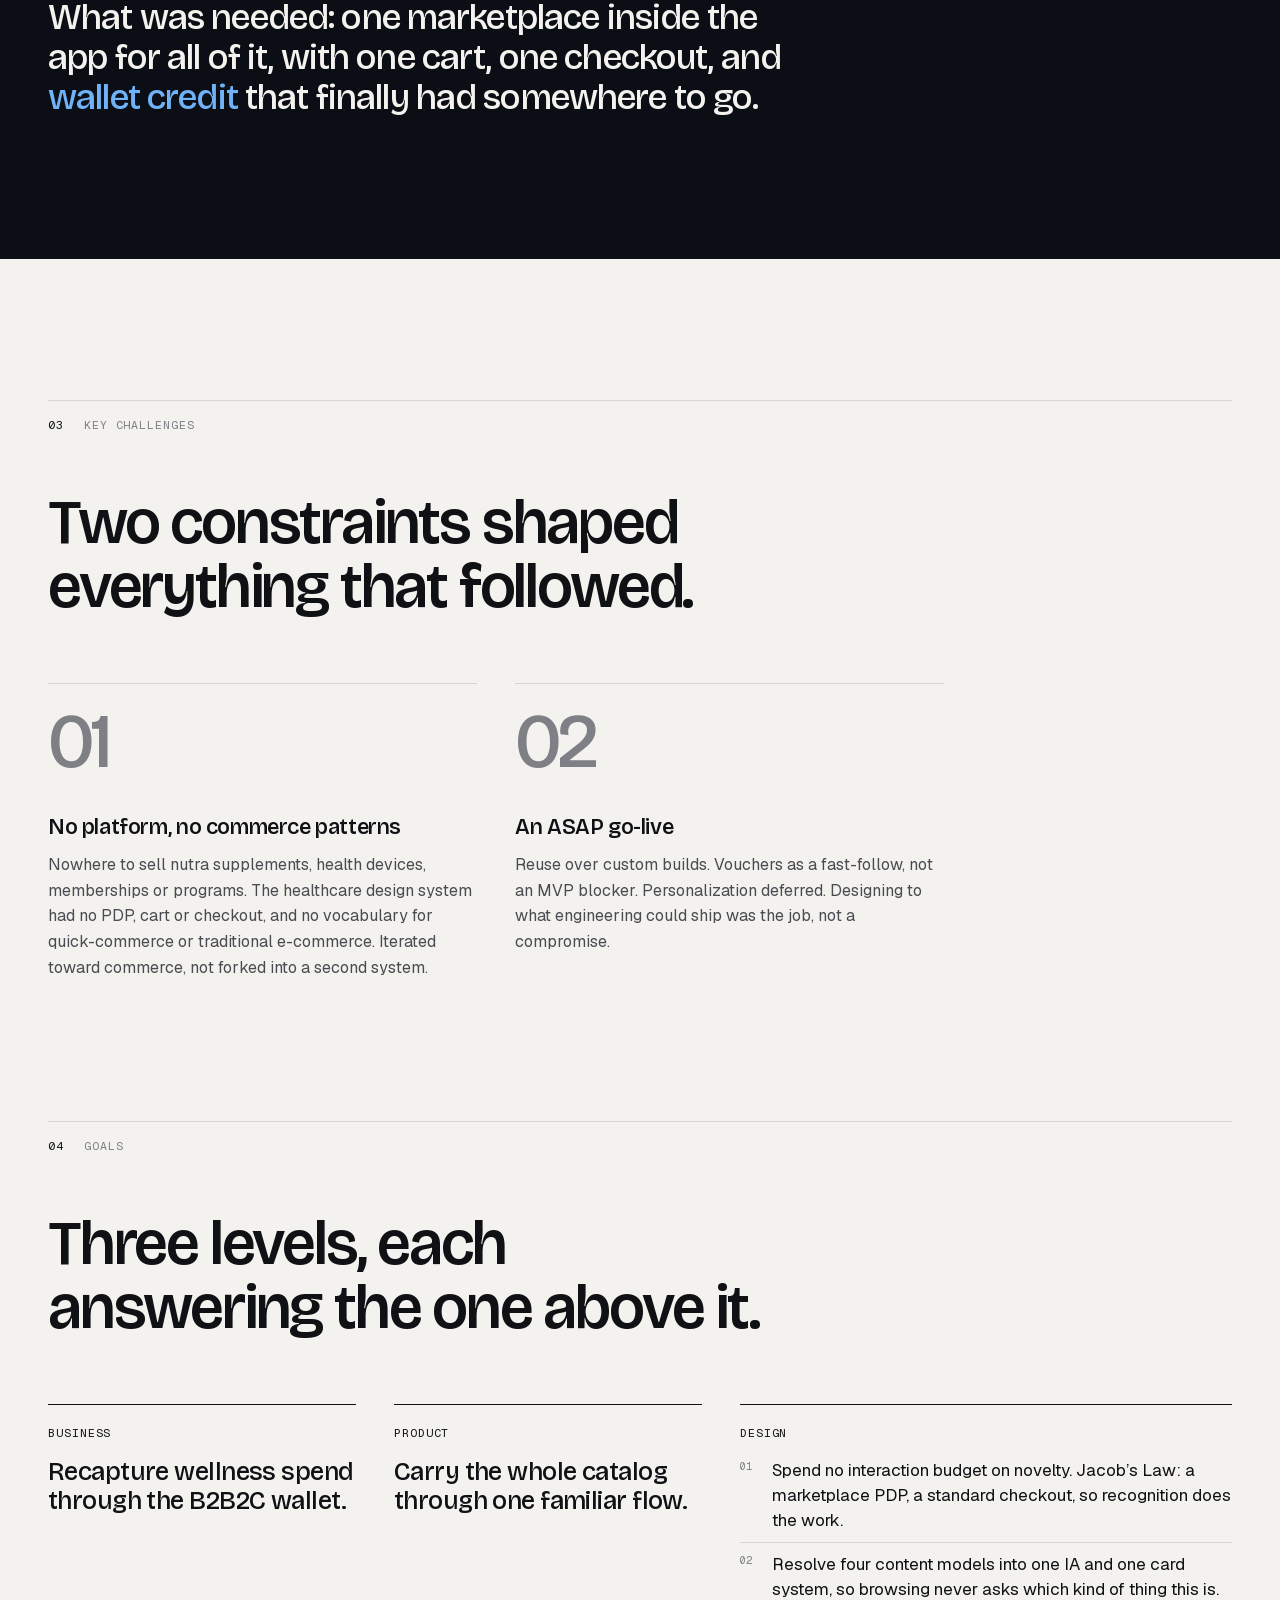
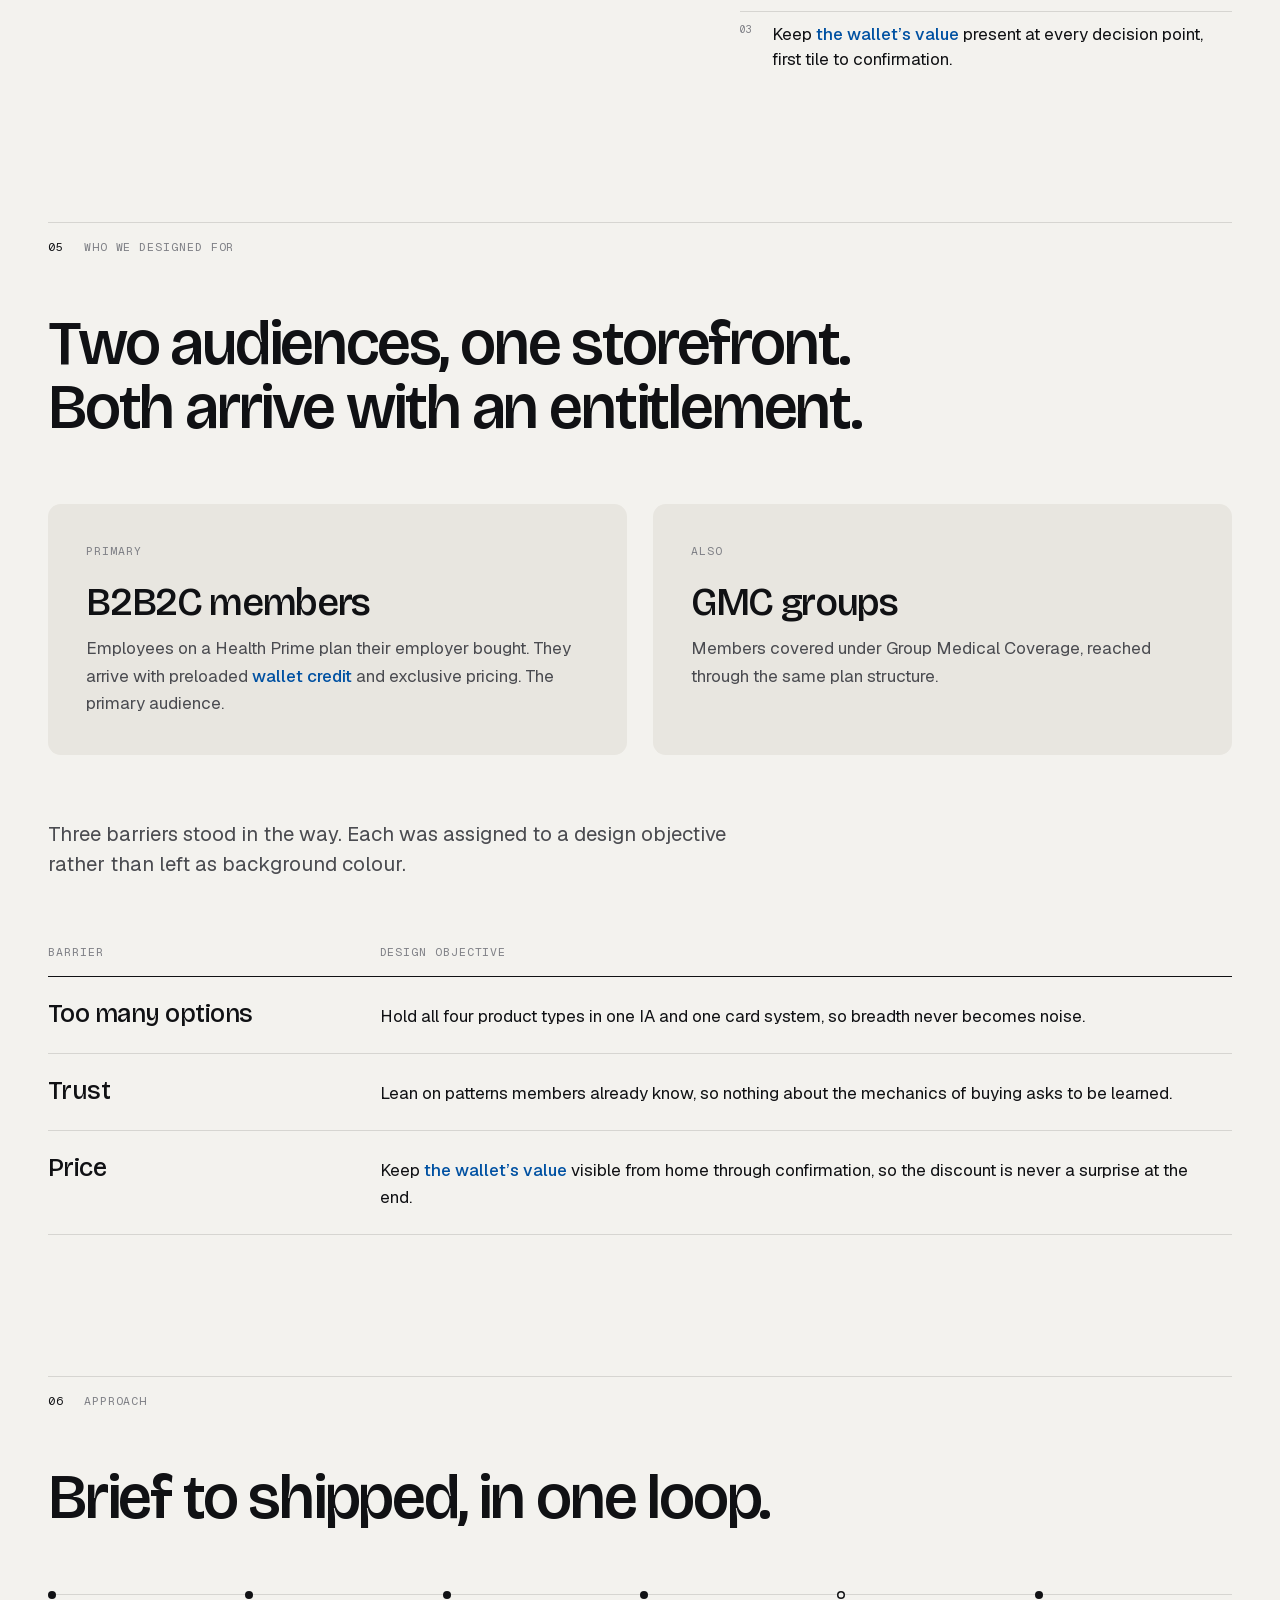
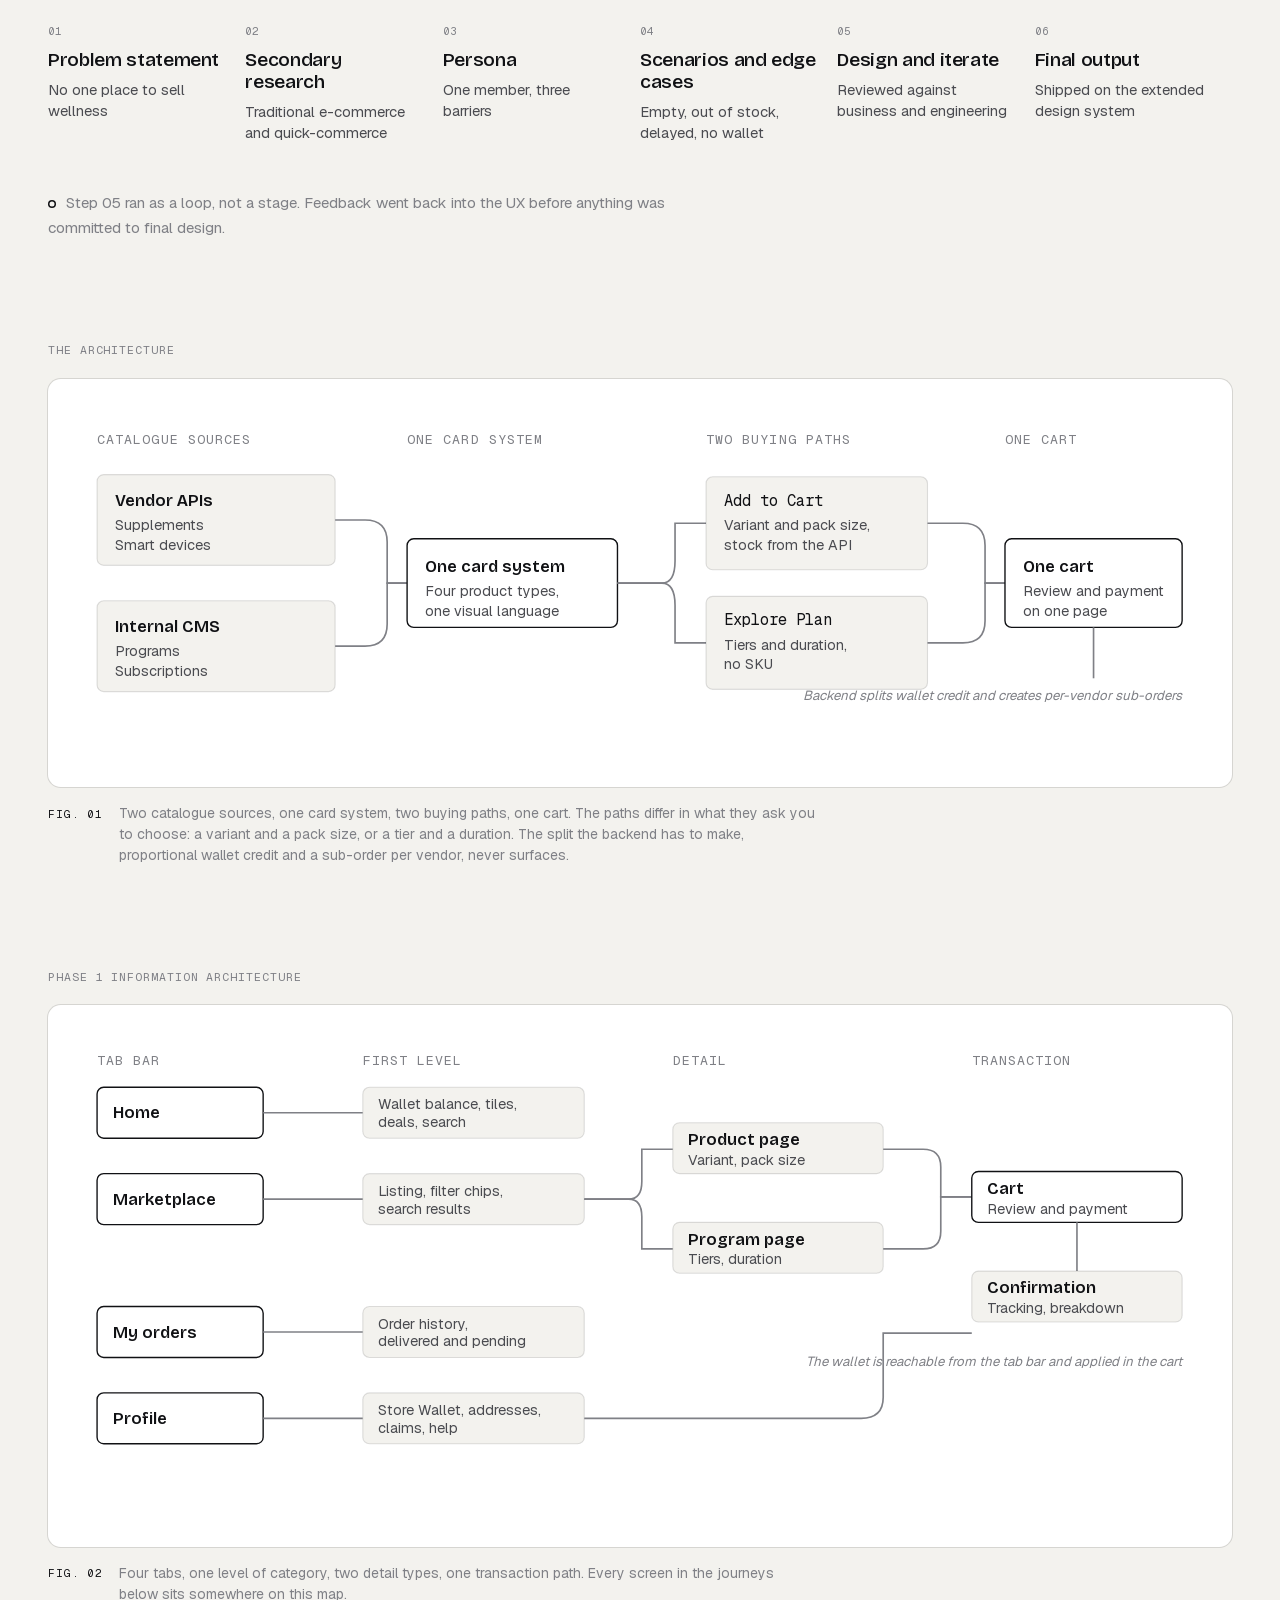
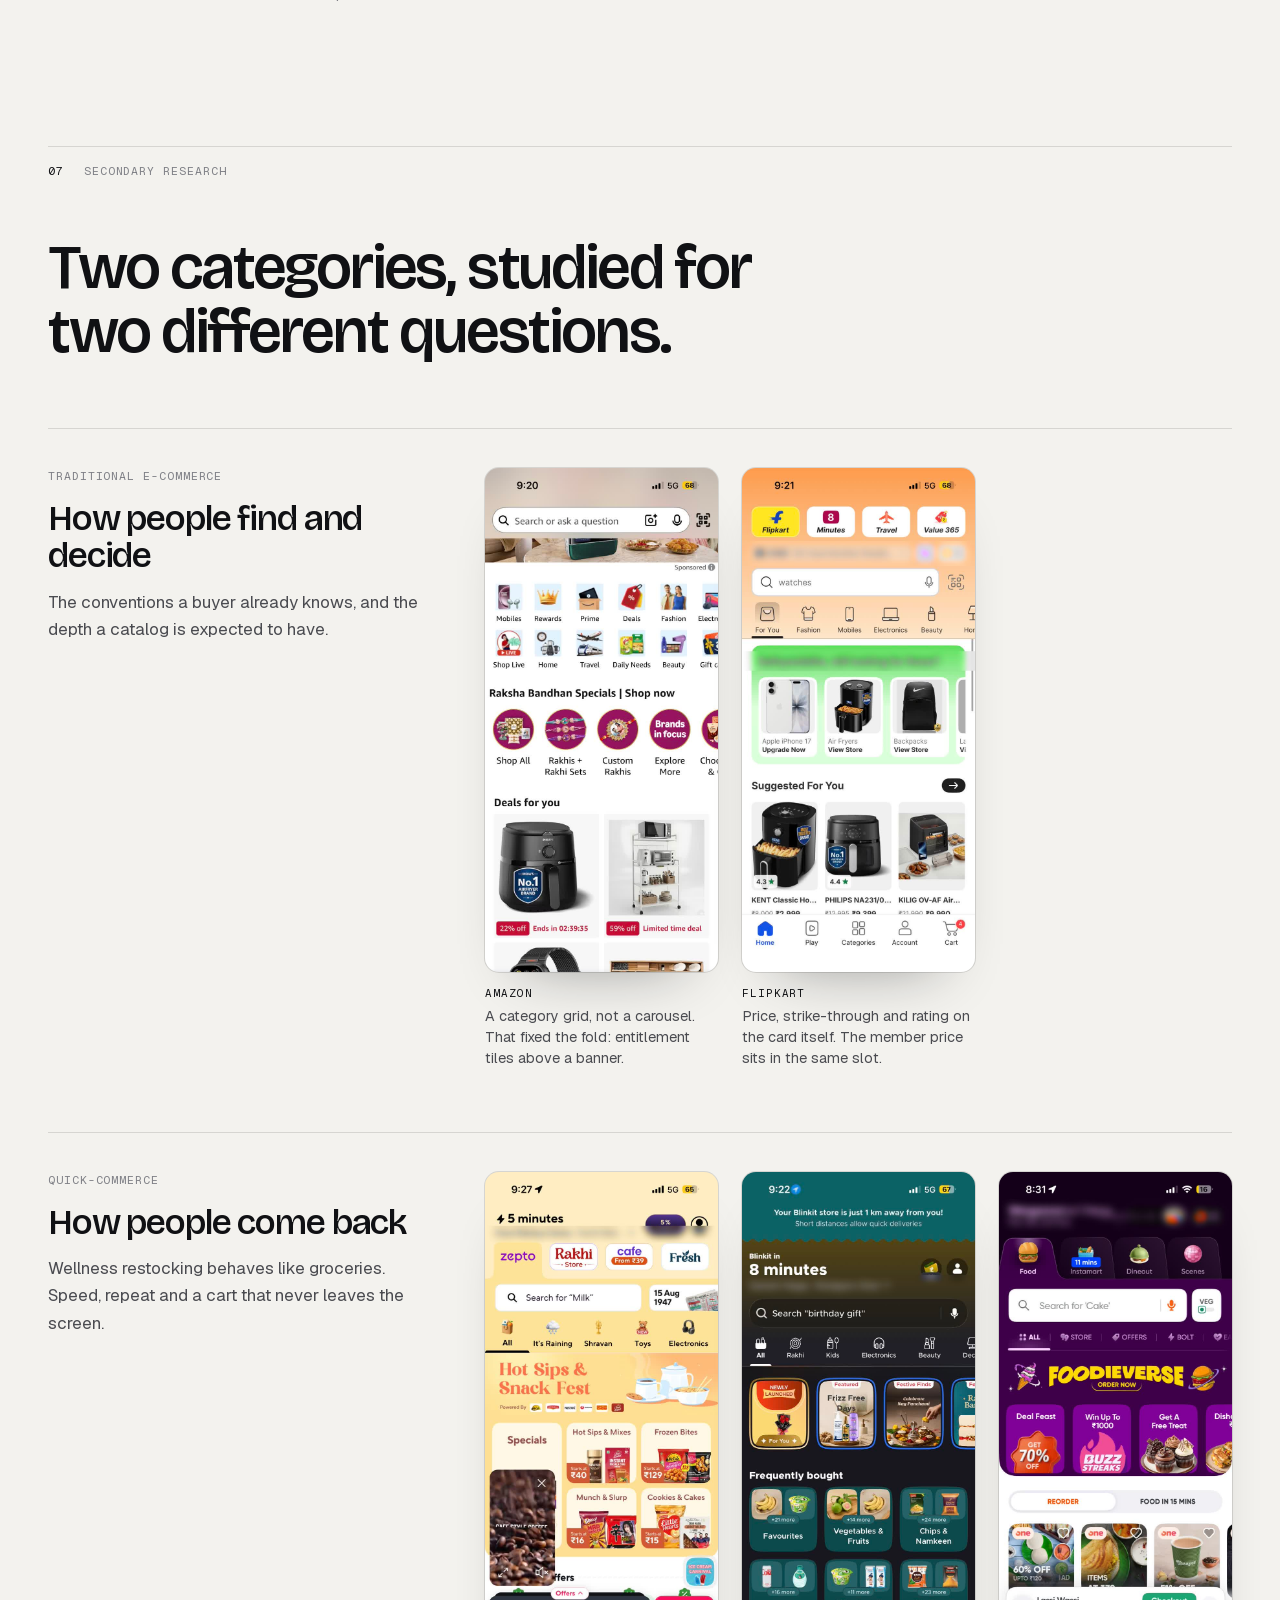
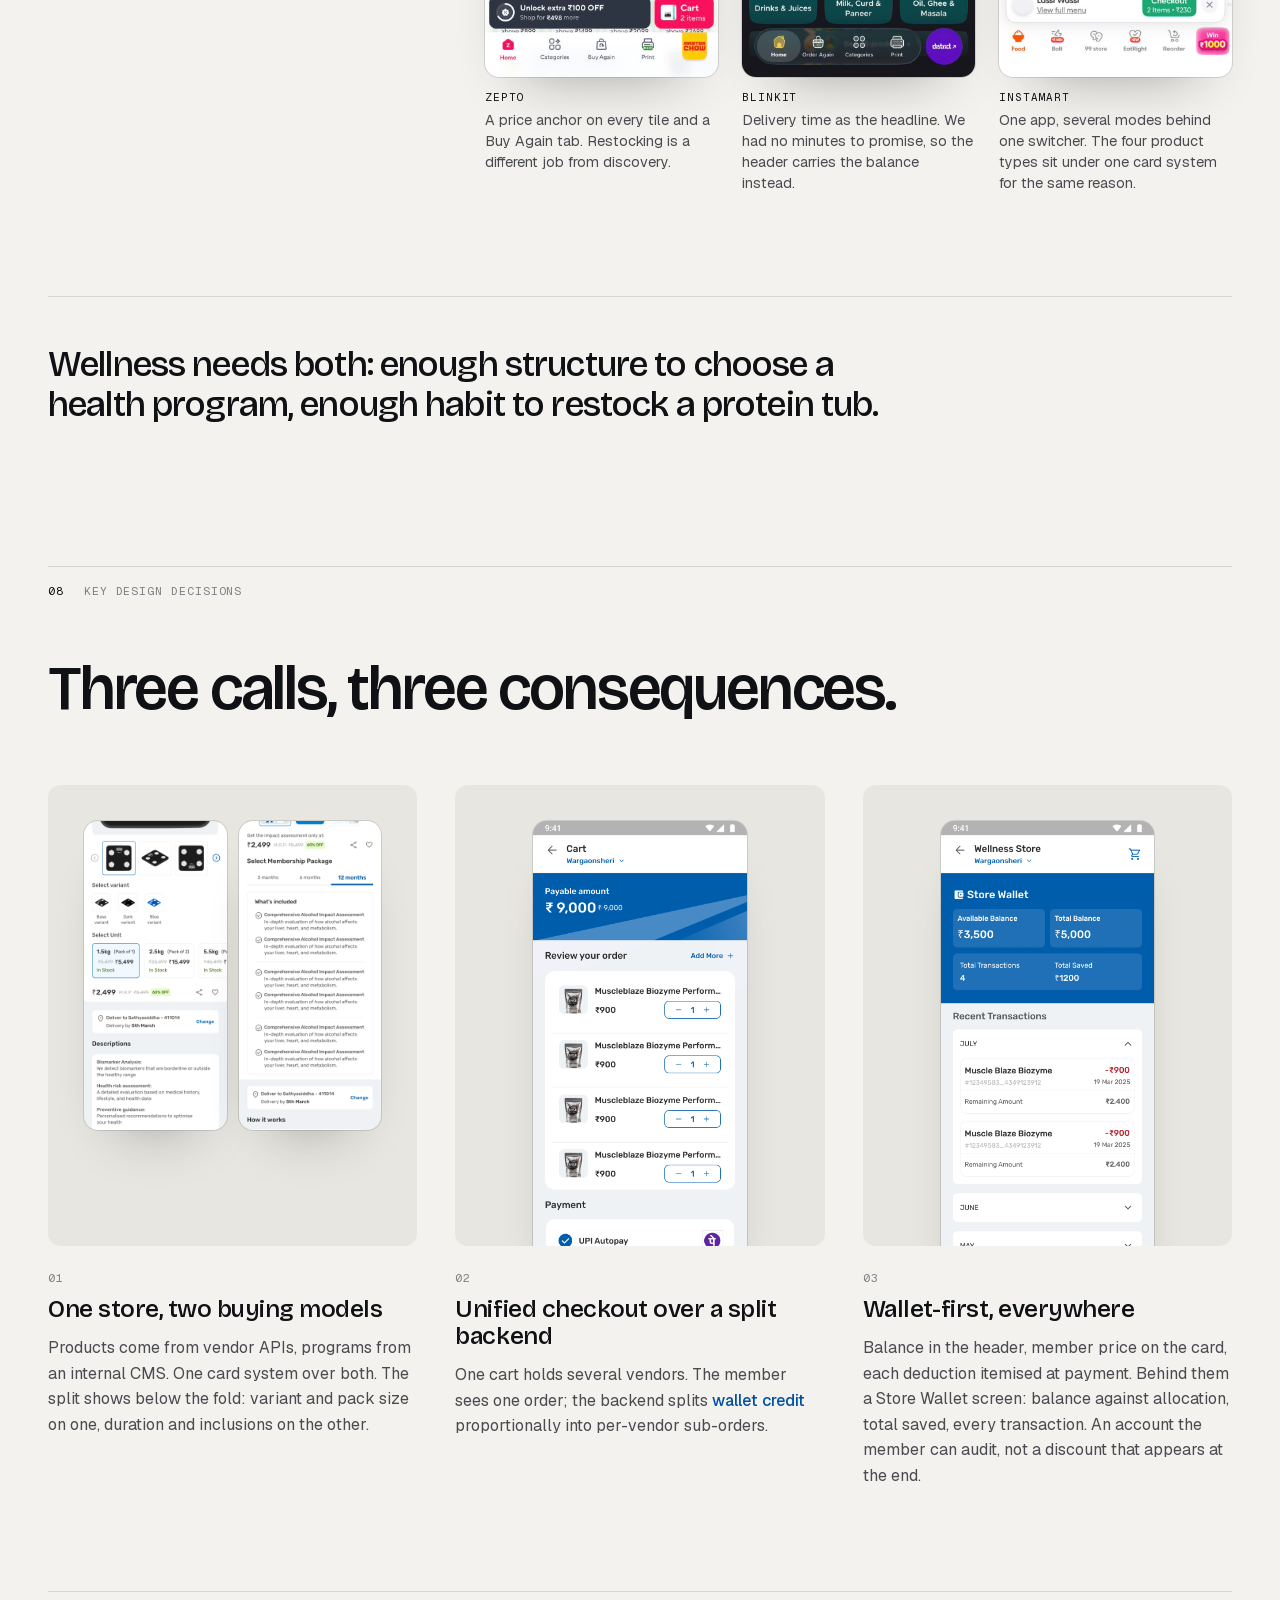
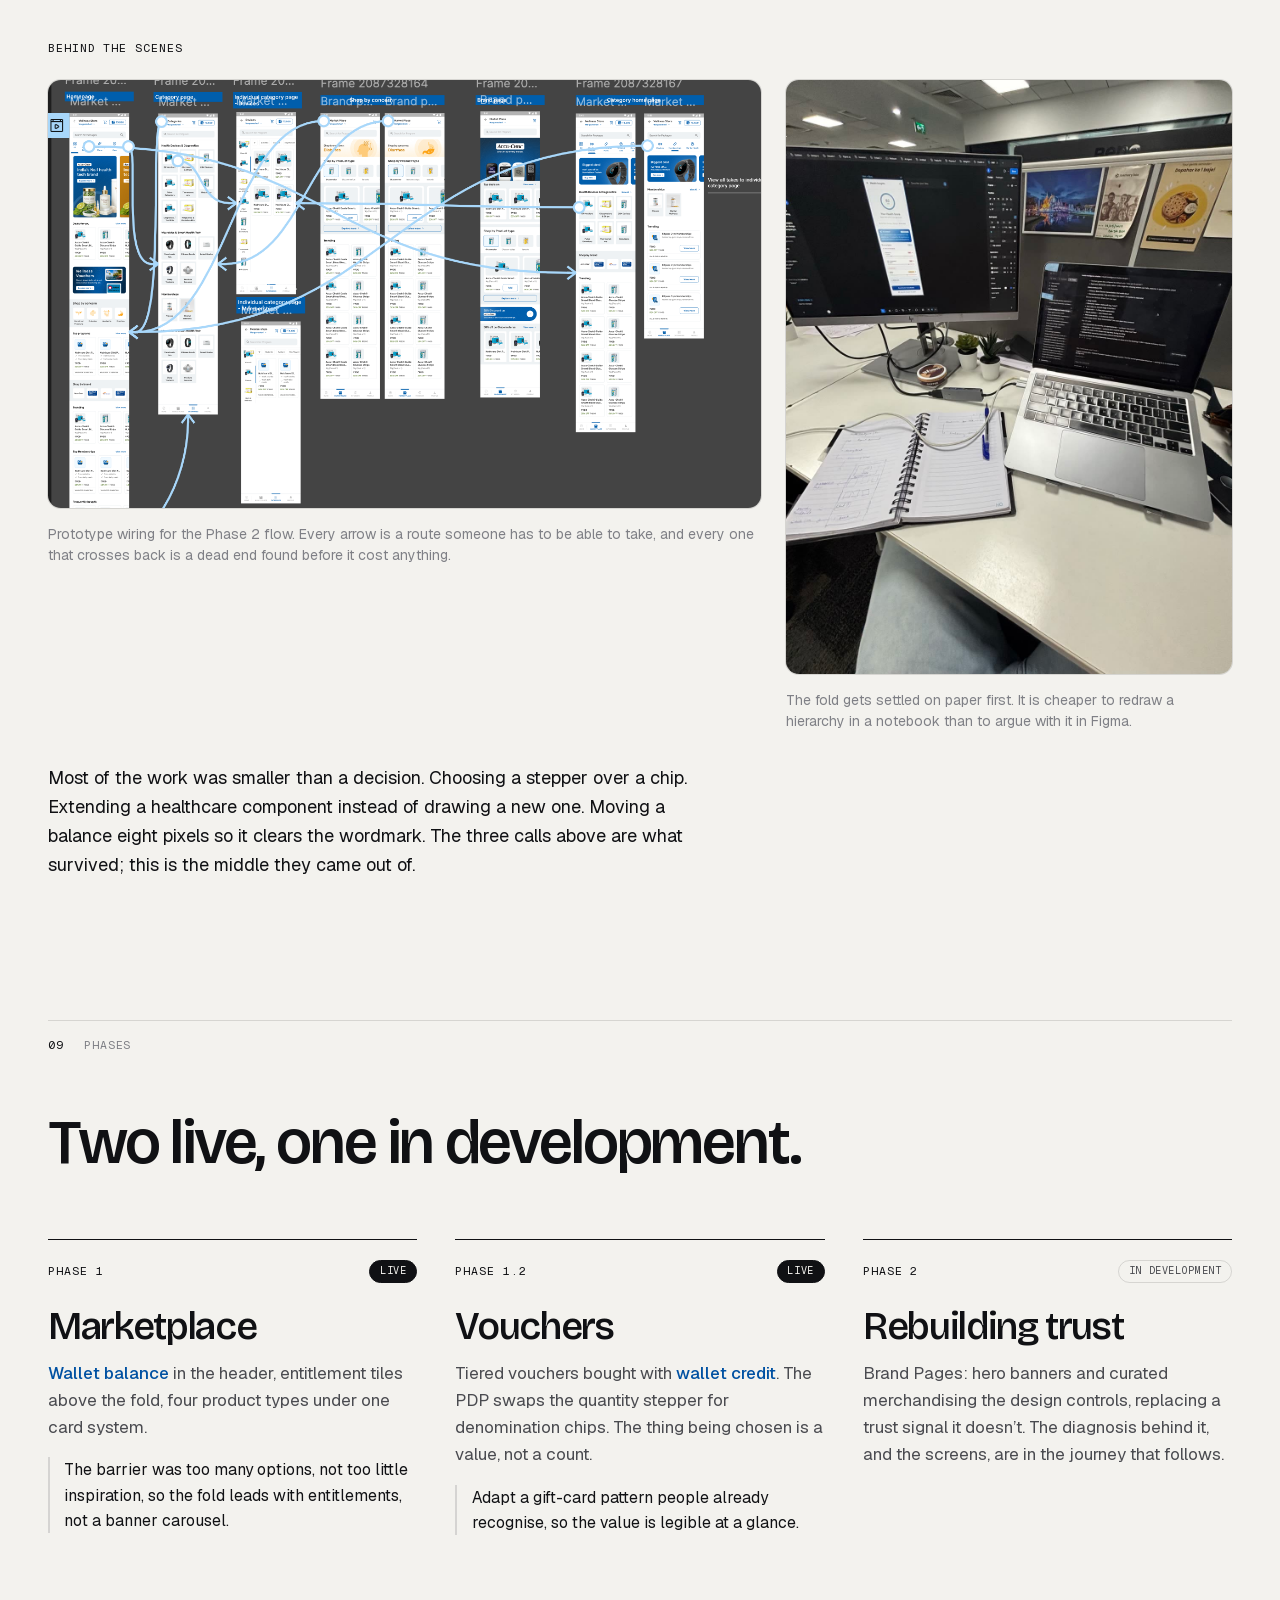
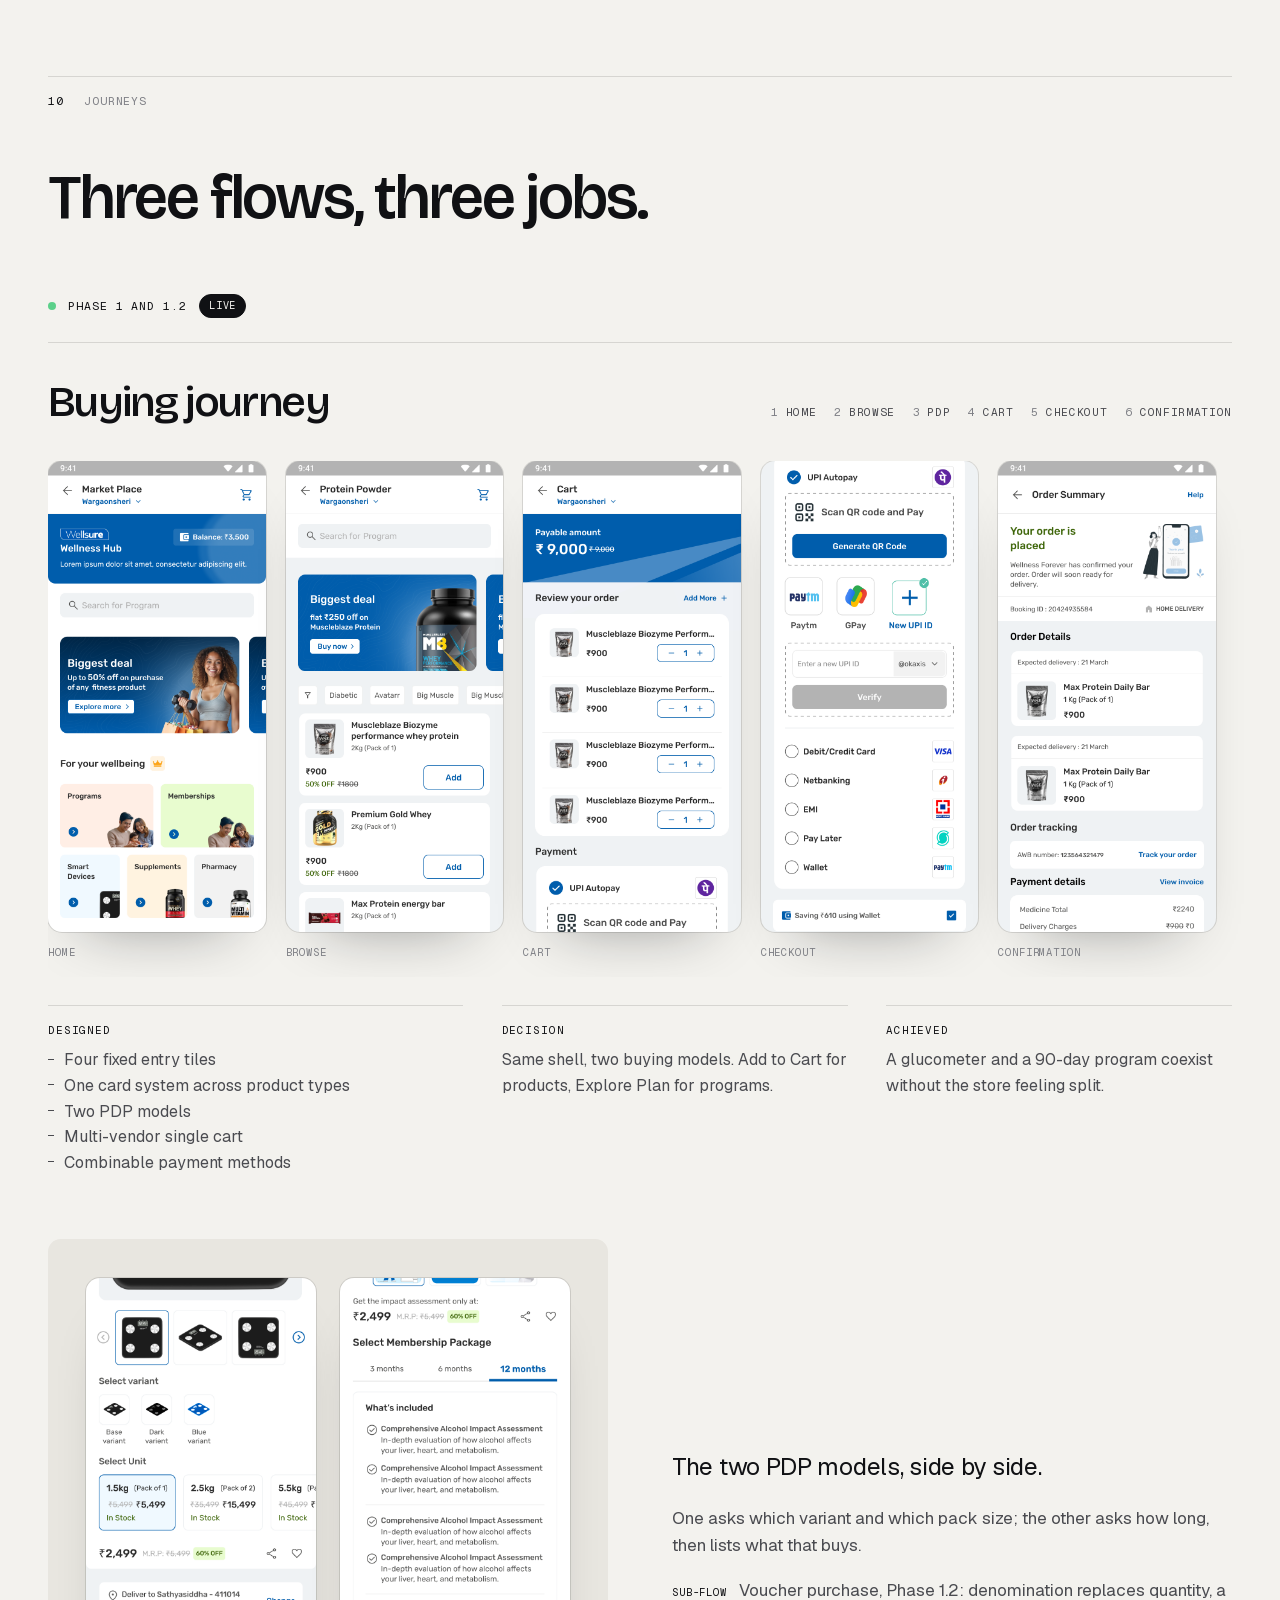
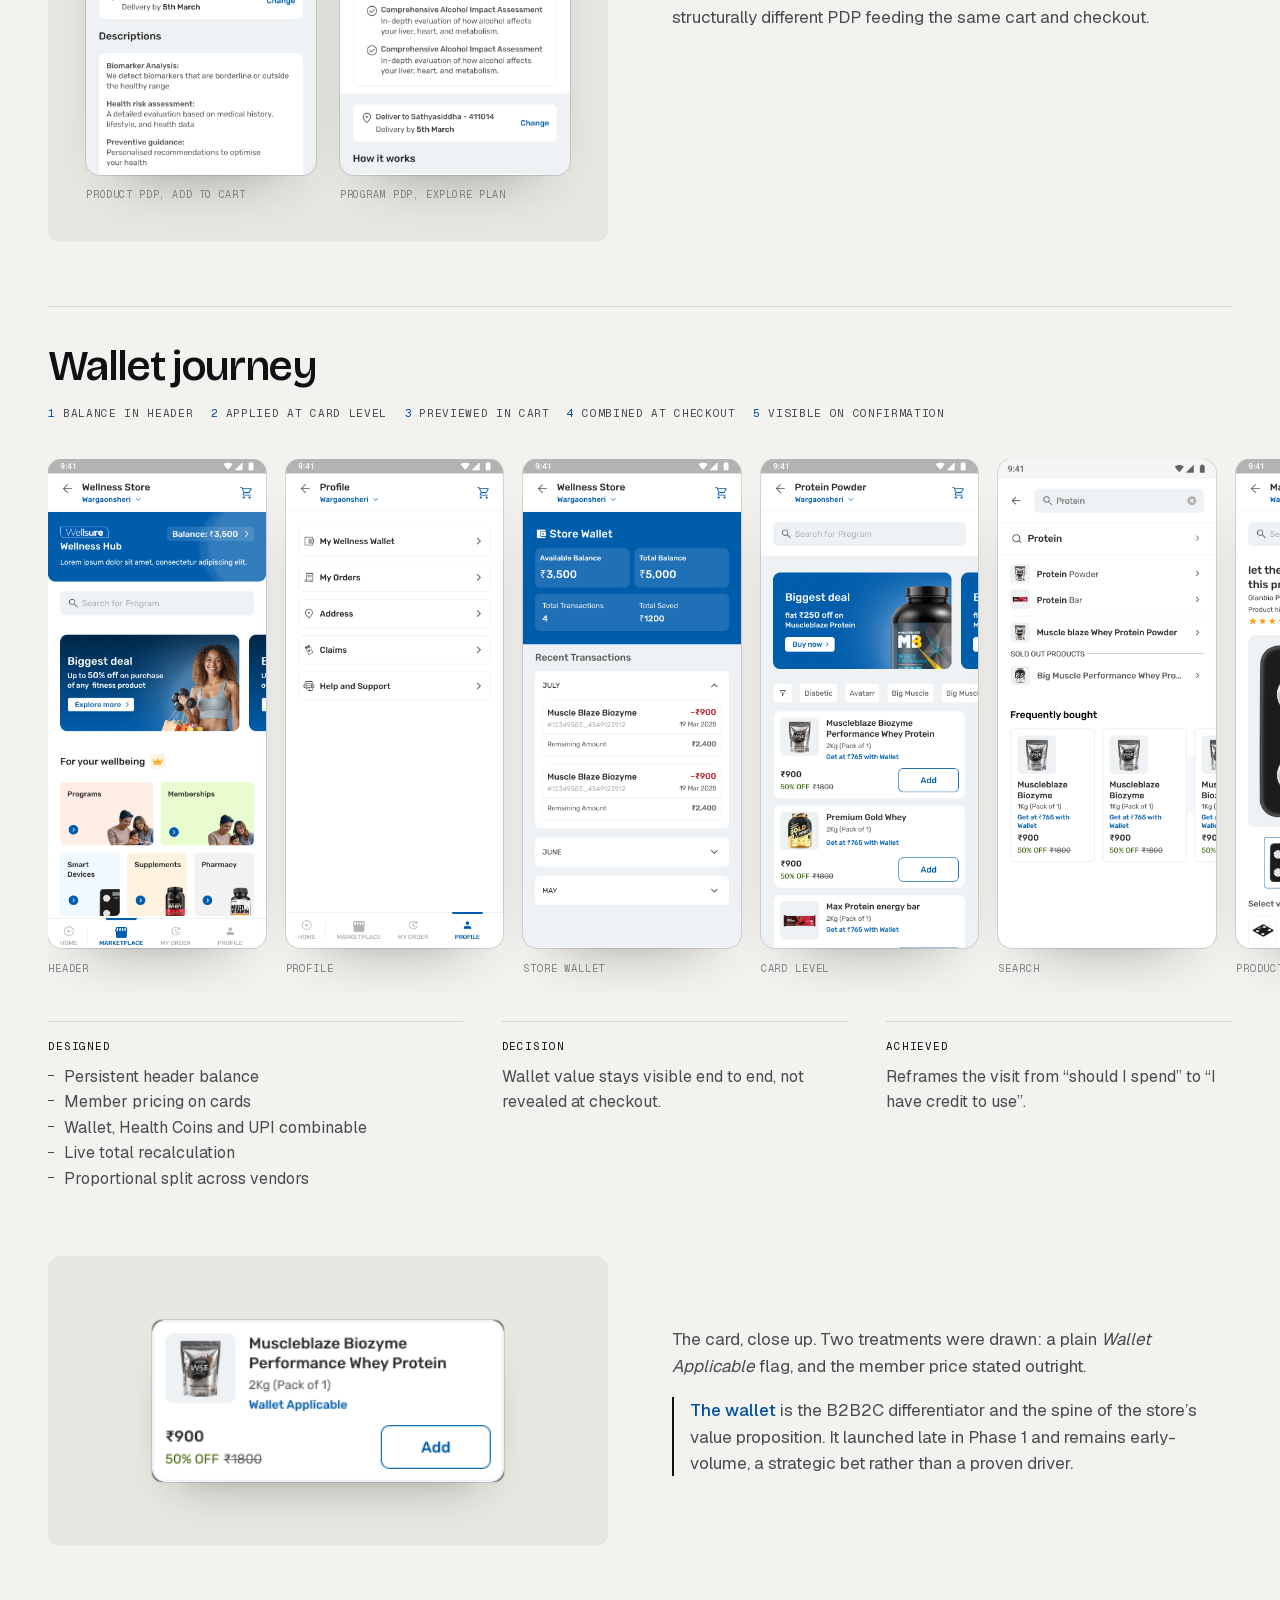
==== commit 529522c4: "Name every section in the top nav; a prominent Return to home The top pill now names every section (" ====
--- a/index.html
+++ b/index.html
@@ -19,6 +19,7 @@
 <a class="skip" href="#overview">Skip to the case study</a>
 
 <header class="topbar" data-tone="dark">
+  <a class="tb-home" href="https://uxsiddha.github.io/home"><span aria-hidden="true">&larr;</span> Return to home</a>
   <a class="tb-mark" href="#top">Wellness Store</a>
 
   <nav class="rail" aria-label="Sections">
@@ -853,12 +854,41 @@
 
 <footer class="end dark">
   <div class="wrap">
+    <nav class="more" aria-labelledby="more-h">
+      <div class="more-head">
+        <h2 class="more-label" id="more-h">More case studies</h2>
+        <a class="home-link" href="https://uxsiddha.github.io/home"><span aria-hidden="true">&larr;</span> Return to home</a>
+      </div>
+      <div class="more-grid">
+        <a class="more-card" href="https://uxsiddha.github.io/generative-emr-case-study/">
+          <span class="more-img"><img src="public/more/generative-emr.webp" width="960" height="621" alt="" loading="lazy" decoding="async"></span>
+          <span class="more-meta">01 &middot; Bajaj Finserv Health &middot; 2025&ndash;2026</span>
+          <span class="more-title">Generative EMR <span aria-hidden="true">&rarr;</span></span>
+          <span class="more-sum">Doctors speak, and the form writes itself.</span>
+        </a>
+        <a class="more-card" href="https://uxsiddha.github.io/workperks-chatbot-case-study/">
+          <span class="more-img"><img src="public/more/workperks-chatbot.webp" width="960" height="621" alt="" loading="lazy" decoding="async"></span>
+          <span class="more-meta">03 &middot; Personal build &middot; Aug&ndash;Sep 2026</span>
+          <span class="more-title">WorkPerks Chatbot <span aria-hidden="true">&rarr;</span></span>
+          <span class="more-sum">Thirteen tools over a benefits catalogue, specified and built end to end.</span>
+        </a>
+      </div>
+    </nav>
+
     <p class="end-mark" aria-hidden="true">Wellness Store</p>
     <div class="end-row">
       <p>Bajaj Finserv Health &middot; 2025&ndash;2026 &middot; Phase 1 live</p>
       <p class="end-note">The <span class="wallet">blue</span> on this page marks one thing only: the wallet&rsquo;s value.</p>
       <a class="to-top" href="#top">Back to top &uarr;</a>
     </div>
+    <div class="sign">
+      <a class="sign-me" href="https://uxsiddha.github.io/home">
+        <img class="sign-avatar" src="public/more/me.webp" width="160" height="160" alt="">
+        <span><b>Sathyasiddha Pattanaik</b><small>Product Designer</small></span>
+      </a>
+      <p class="sign-links"><a href="https://uxsiddha.github.io/home">Portfolio</a><a href="mailto:sathyasiddhaux@gmail.com">Email</a><a href="https://www.linkedin.com/in/sathyasiddha-pattanaik/" target="_blank" rel="noopener noreferrer">LinkedIn</a></p>
+      <p class="sign-copy">&copy; 2026 Sathyasiddha Pattanaik. All rights reserved.</p>
+    </div>
   </div>
 </footer>
 
--- a/styles.css
+++ b/styles.css
@@ -1906,3 +1906,139 @@
 
 /* the pill is a fixed object now, so the hero starts below it */
 .hero { padding-top: calc(var(--topbar) + clamp(3rem, 9vh, 7rem)); }
+
+/* ------------------------------------------------ more, and the sign-off
+   Shared by every case study: the other case studies, the way back to the
+   portfolio, and a sign-off that matches the portfolio's own footer. */
+
+.more { margin-bottom: clamp(4rem, 8vw, 7rem); }
+.more-head {
+  display: flex;
+  flex-wrap: wrap;
+  align-items: baseline;
+  justify-content: space-between;
+  gap: 0.75rem 2rem;
+  padding-bottom: 1.25rem;
+  border-bottom: 1px solid var(--line);
+}
+.more-label {
+  font-family: var(--display);
+  font-size: clamp(1.6rem, 3.2vw, 2.4rem);
+  font-weight: 600;
+  letter-spacing: -0.035em;
+  line-height: 1;
+  color: var(--fg);
+}
+.home-link, .sign-links a {
+  font-family: var(--mono);
+  font-size: 0.72rem;
+  letter-spacing: 0.08em;
+  text-transform: uppercase;
+  color: var(--fg);
+  text-decoration: none;
+}
+.home-link:hover, .sign-links a:hover { text-decoration: underline; text-underline-offset: 4px; }
+.more-grid {
+  display: grid;
+  grid-template-columns: repeat(2, minmax(0, 1fr));
+  gap: clamp(1.25rem, 3vw, 2.5rem);
+  margin-top: clamp(1.5rem, 3vw, 2.25rem);
+}
+.more-card { display: grid; gap: 0.5rem; color: inherit; text-decoration: none; }
+.more-img {
+  display: block;
+  overflow: hidden;
+  margin-bottom: 0.6rem;
+  border-radius: var(--radius);
+  box-shadow: 0 0 0 1px var(--line);
+}
+.more-img img { display: block; width: 100%; height: auto; transition: transform 0.7s var(--ease); }
+.more-card:hover .more-img img { transform: scale(1.03); }
+.more-meta { font-family: var(--mono); font-size: 0.7rem; letter-spacing: 0.06em; text-transform: uppercase; color: var(--fg-3); }
+.more-title {
+  font-family: var(--display);
+  font-size: clamp(1.4rem, 2.4vw, 1.9rem);
+  font-weight: 600;
+  letter-spacing: -0.03em;
+  line-height: 1.05;
+  color: var(--fg);
+}
+.more-title span { display: inline-block; transition: transform 0.3s var(--ease); }
+.more-card:hover .more-title span { transform: translateX(4px); }
+.more-sum { max-width: 30em; font-size: 0.95rem; color: var(--fg-2); }
+
+.sign {
+  display: grid;
+  grid-template-columns: auto 1fr auto;
+  gap: 1rem 2rem;
+  align-items: center;
+  margin-top: clamp(2rem, 4vw, 3rem);
+  padding-top: 1.25rem;
+  border-top: 1px solid var(--line);
+}
+.sign-me { display: inline-flex; align-items: center; gap: 0.85rem; color: inherit; text-decoration: none; }
+.sign-avatar { width: 2.75rem; height: 2.75rem; border-radius: 50%; object-fit: cover; box-shadow: 0 0 0 1px var(--line); }
+.sign-me b { display: block; font-weight: 560; font-size: 0.98rem; color: var(--fg); }
+.sign-me small { display: block; margin-top: 0.1rem; font-size: 0.82rem; color: var(--fg-3); }
+.sign-links { display: flex; flex-wrap: wrap; gap: 0.5rem 1.5rem; justify-self: center; }
+.sign-copy { font-size: 0.8rem; color: var(--fg-3); }
+
+@media (max-width: 760px) {
+  .more-grid { grid-template-columns: 1fr; }
+  .sign { grid-template-columns: 1fr; }
+  .sign-links { justify-self: start; }
+  .home-link, .sign-links a { display: inline-block; padding-block: 0.6rem; margin-block: -0.6rem; }
+}
+
+/* ------------------------------------ return to home, and every section named
+   The way back to the portfolio is the one solid object in the top pill, and
+   the footer's link matches it. The row names every section rather than
+   numbering them; when the names outgrow the pill the row scrolls, fading at
+   its edges, and the script keeps the current section in view. */
+.tb-home,
+.home-link {
+  flex: none;
+  display: inline-flex;
+  align-items: center;
+  gap: 0.45rem;
+  padding: 0.55rem 1rem;
+  border-radius: 999px;
+  background: var(--ink);
+  color: var(--paper);
+  font-family: var(--sans);
+  font-size: 0.8125rem;
+  font-weight: 560;
+  letter-spacing: 0;
+  text-transform: none;
+  text-decoration: none;
+  white-space: nowrap;
+  transition: transform 0.2s var(--ease), opacity 0.2s ease;
+}
+.topbar[data-tone="dark"] .tb-home,
+.dark .home-link,
+.end.dark .home-link { background: var(--paper); color: var(--ink); }
+.tb-home:hover, .home-link:hover { text-decoration: none; transform: translateX(-2px); }
+.tb-home span, .home-link span { transition: transform 0.2s var(--ease); }
+.topbar { padding-left: 0.35rem; }
+
+.rail .r-num { display: none; }
+.rail .r-name { max-width: none !important; opacity: 1 !important; }
+.rail ol {
+  position: relative;
+  scroll-behavior: smooth;
+  -webkit-mask-image: linear-gradient(90deg, transparent, #000 1.25rem, #000 calc(100% - 1.25rem), transparent);
+  mask-image: linear-gradient(90deg, transparent, #000 1.25rem, #000 calc(100% - 1.25rem), transparent);
+  padding-inline: 0.5rem !important;
+}
+@media (prefers-reduced-motion: reduce) { .rail ol { scroll-behavior: auto; } }
+
+/* phones: the way home and the index are what fit */
+@media (max-width: 560px) {
+  .topbar .tb-mark { display: none; }
+  .tb-home { padding: 0.5rem 0.85rem; }
+}
+.home-link { margin-block: 0 !important; }
+/* min(max-content, ...) is not valid CSS, so the pill never capped; cap it properly */
+.topbar { width: max-content; max-width: calc(100vw - 1.5rem); }
+.topbar .tb-mark { flex: none; }
+.topbar .rail .r-num { display: none !important; }
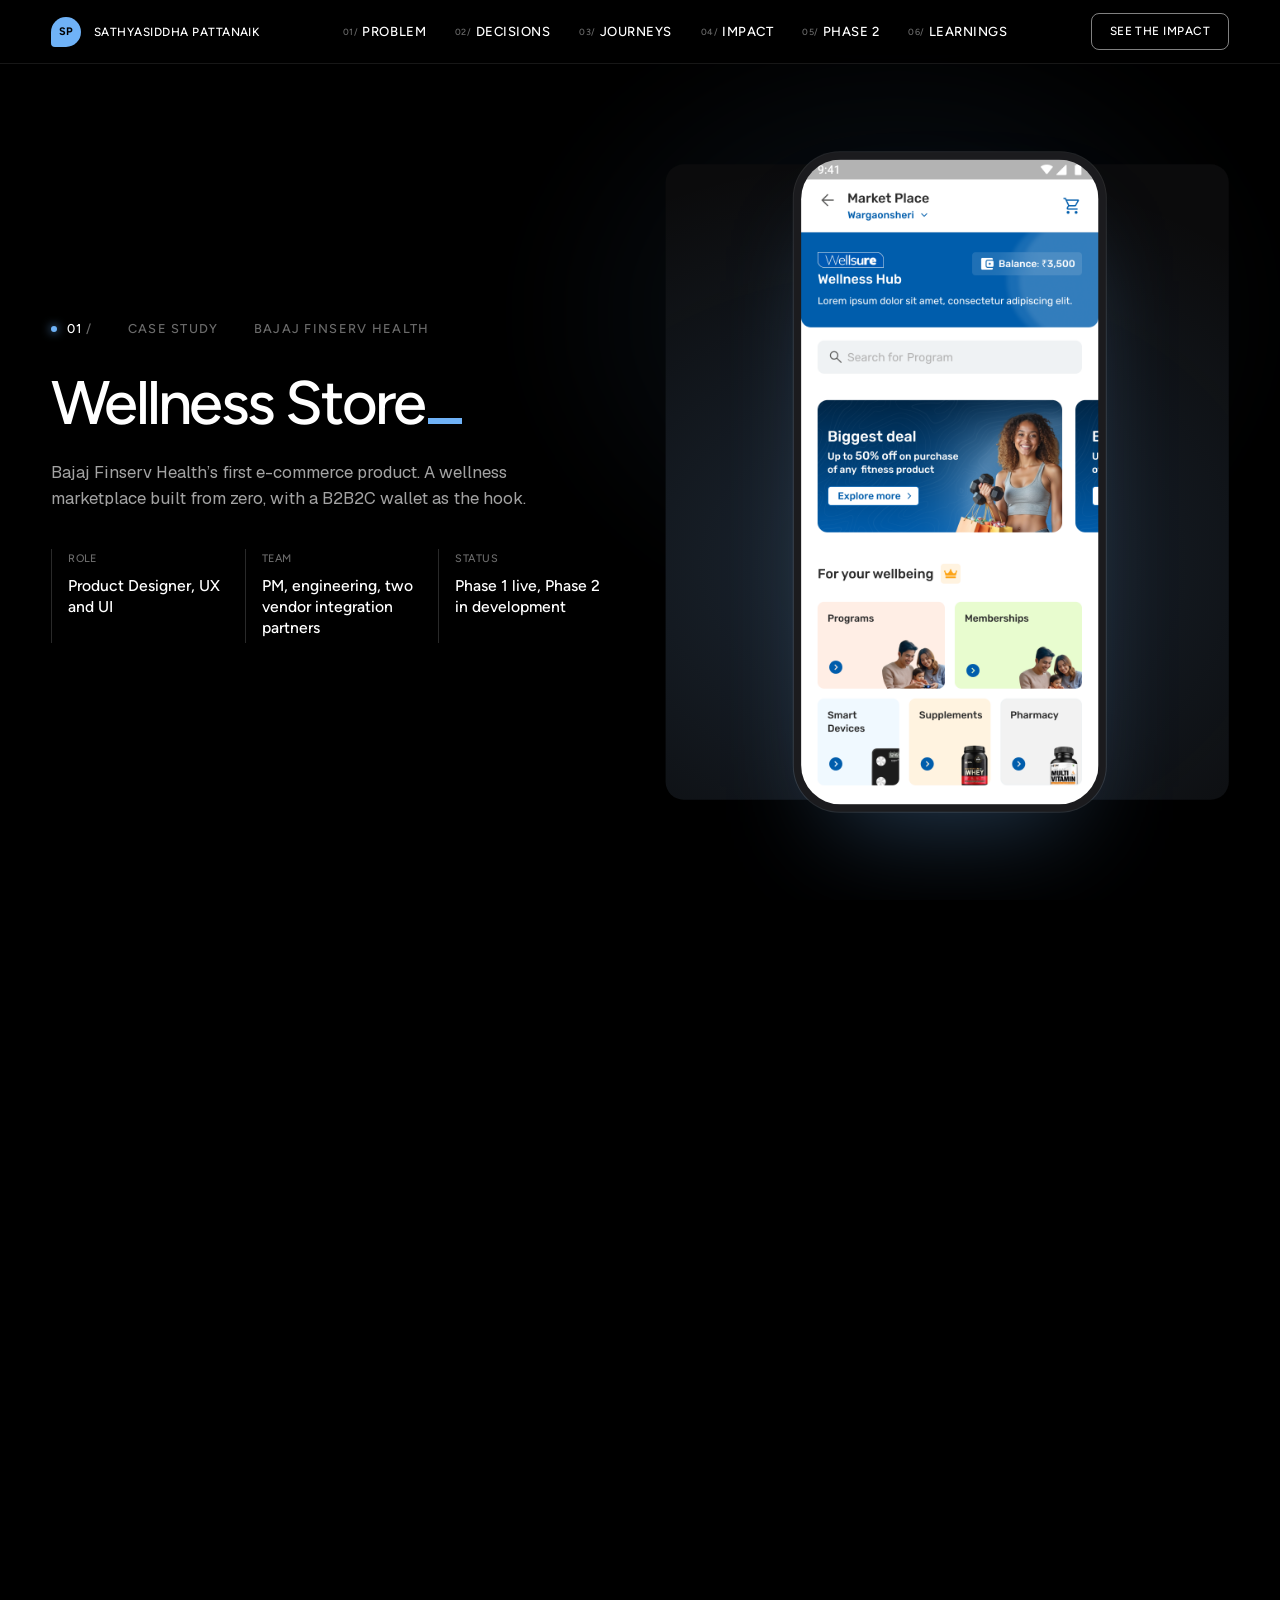
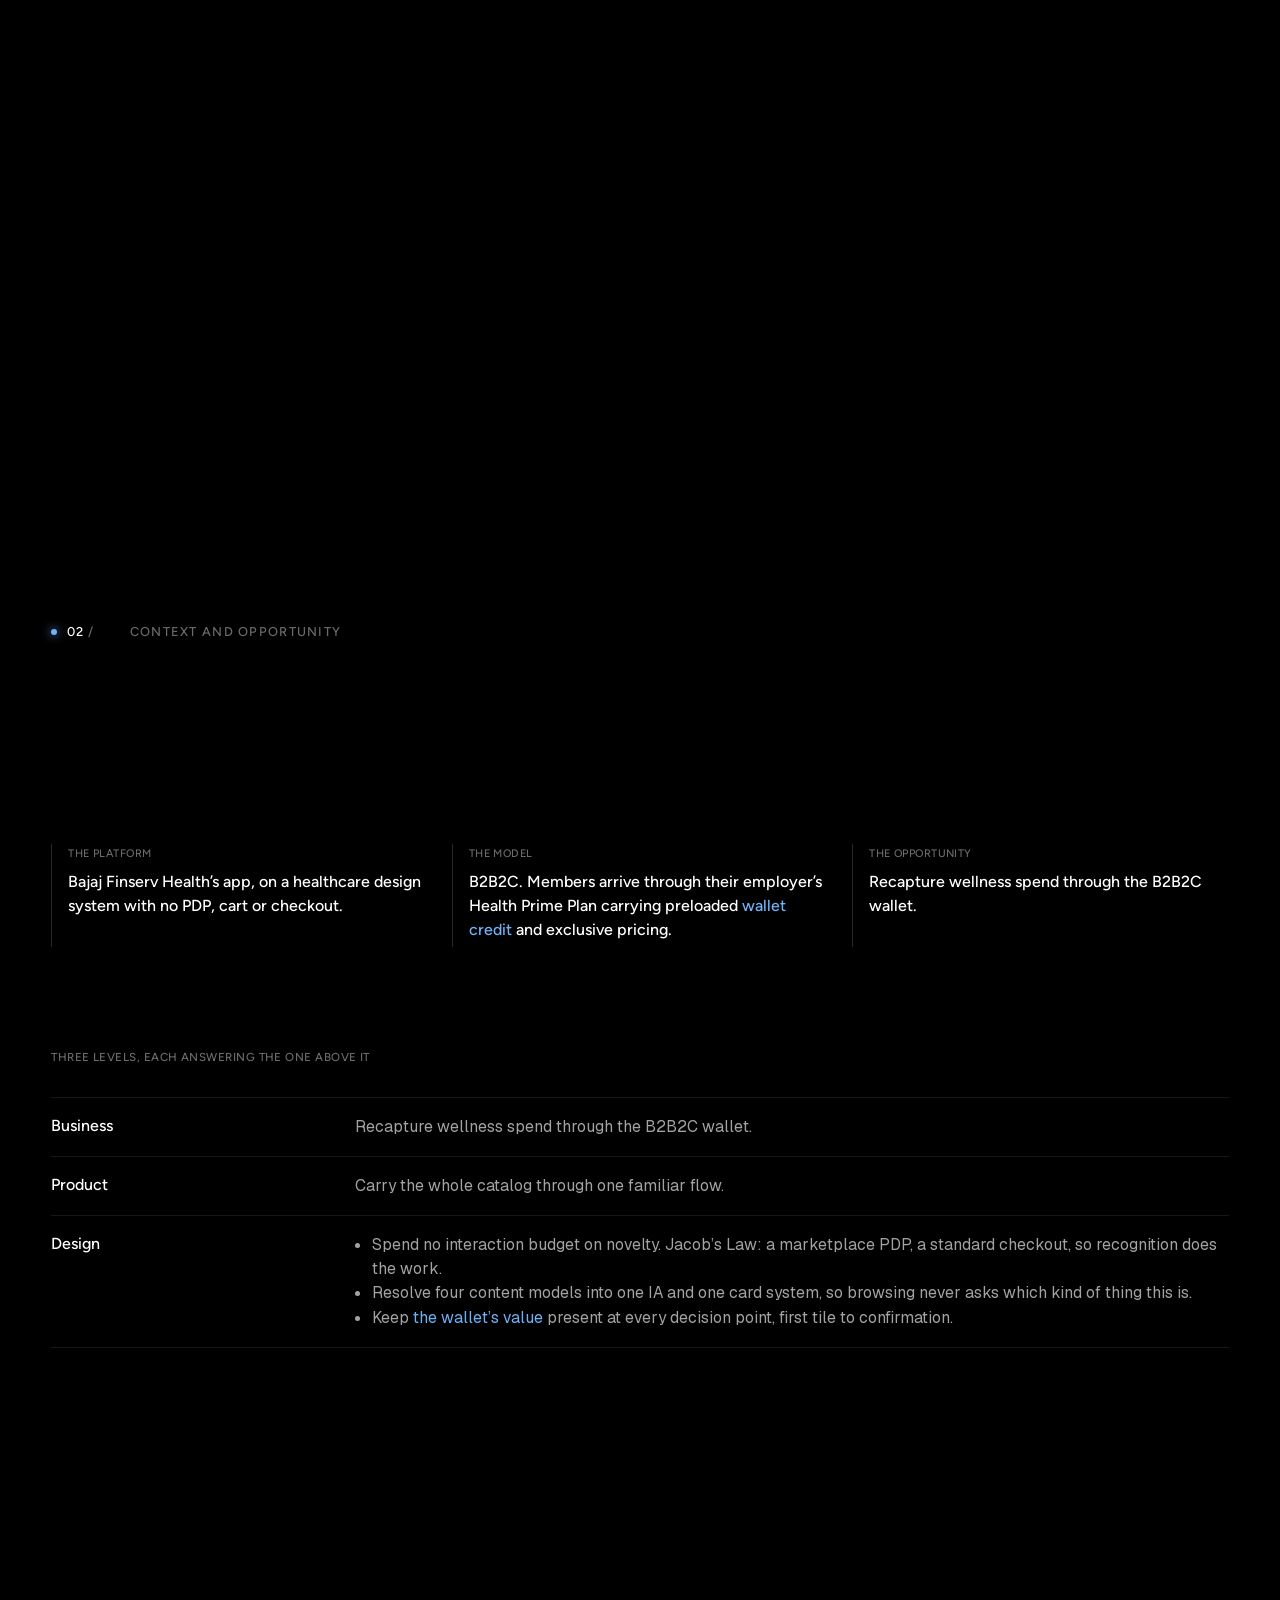
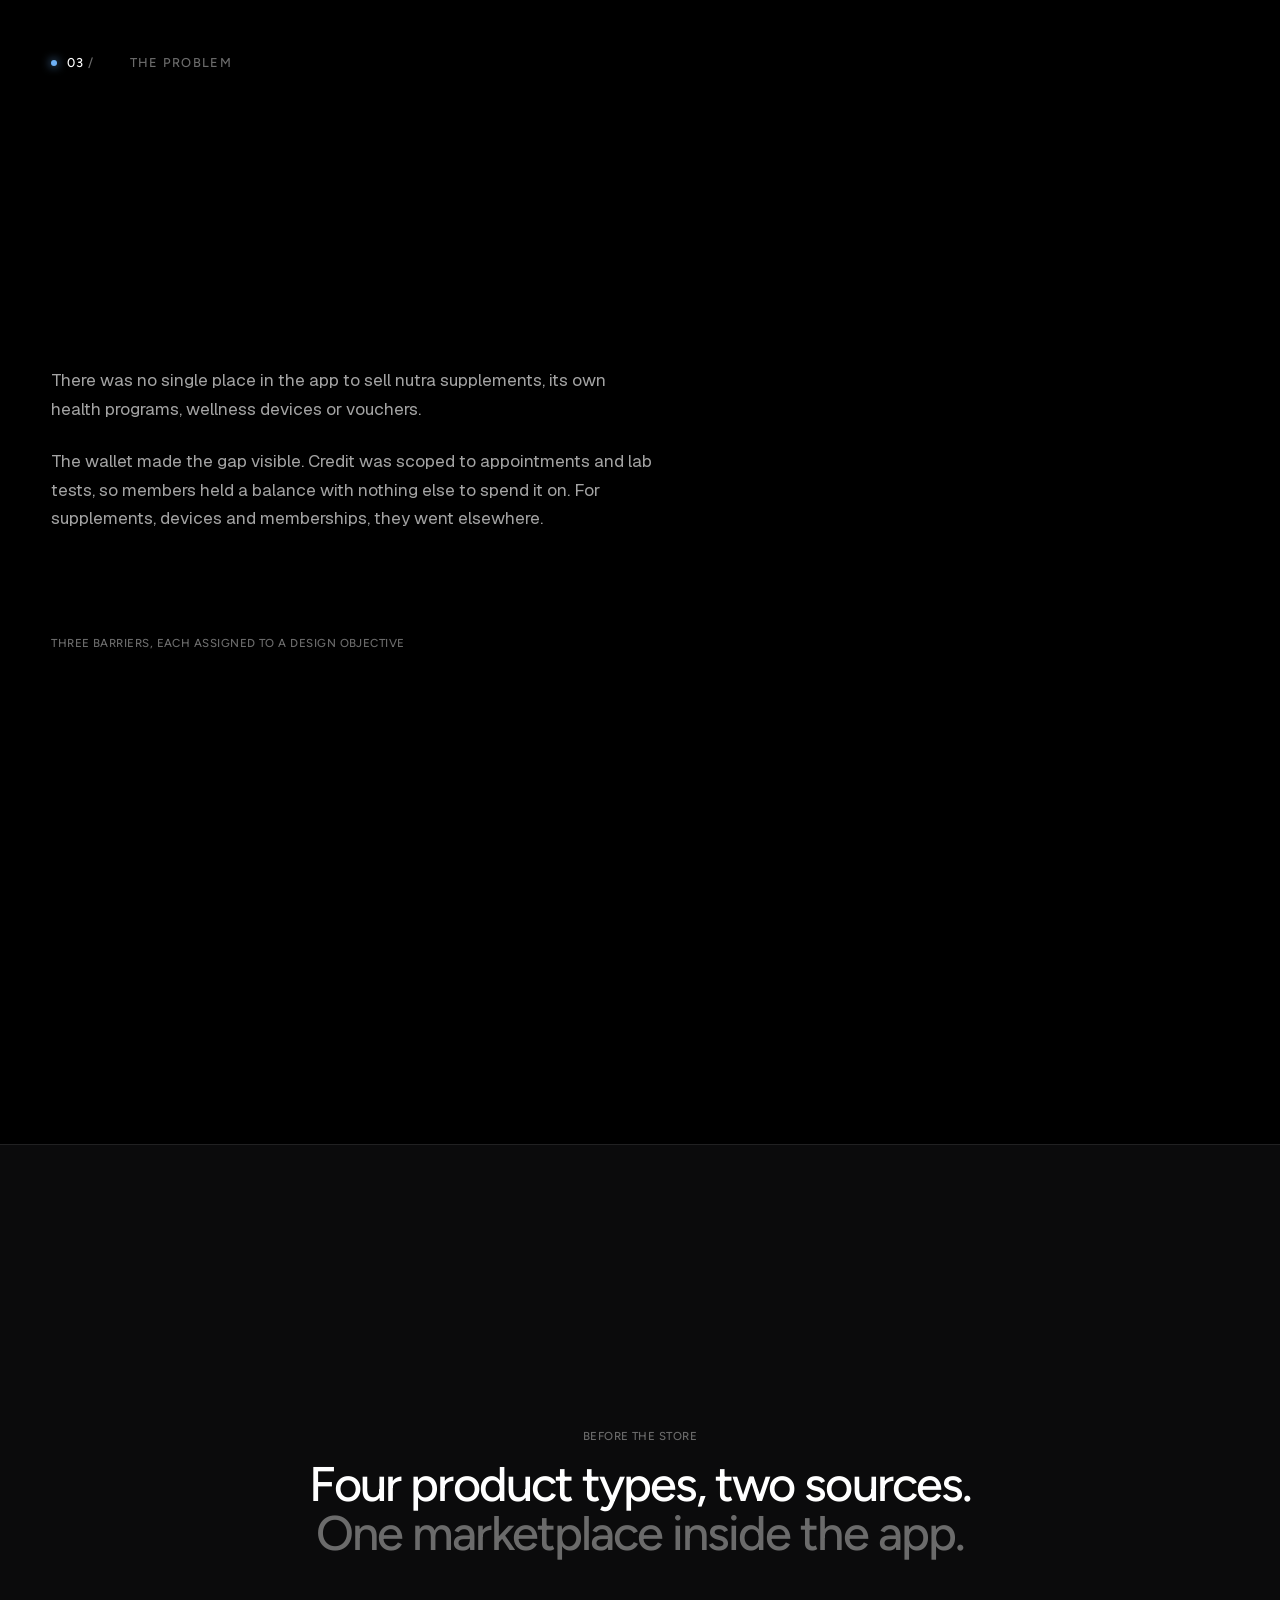
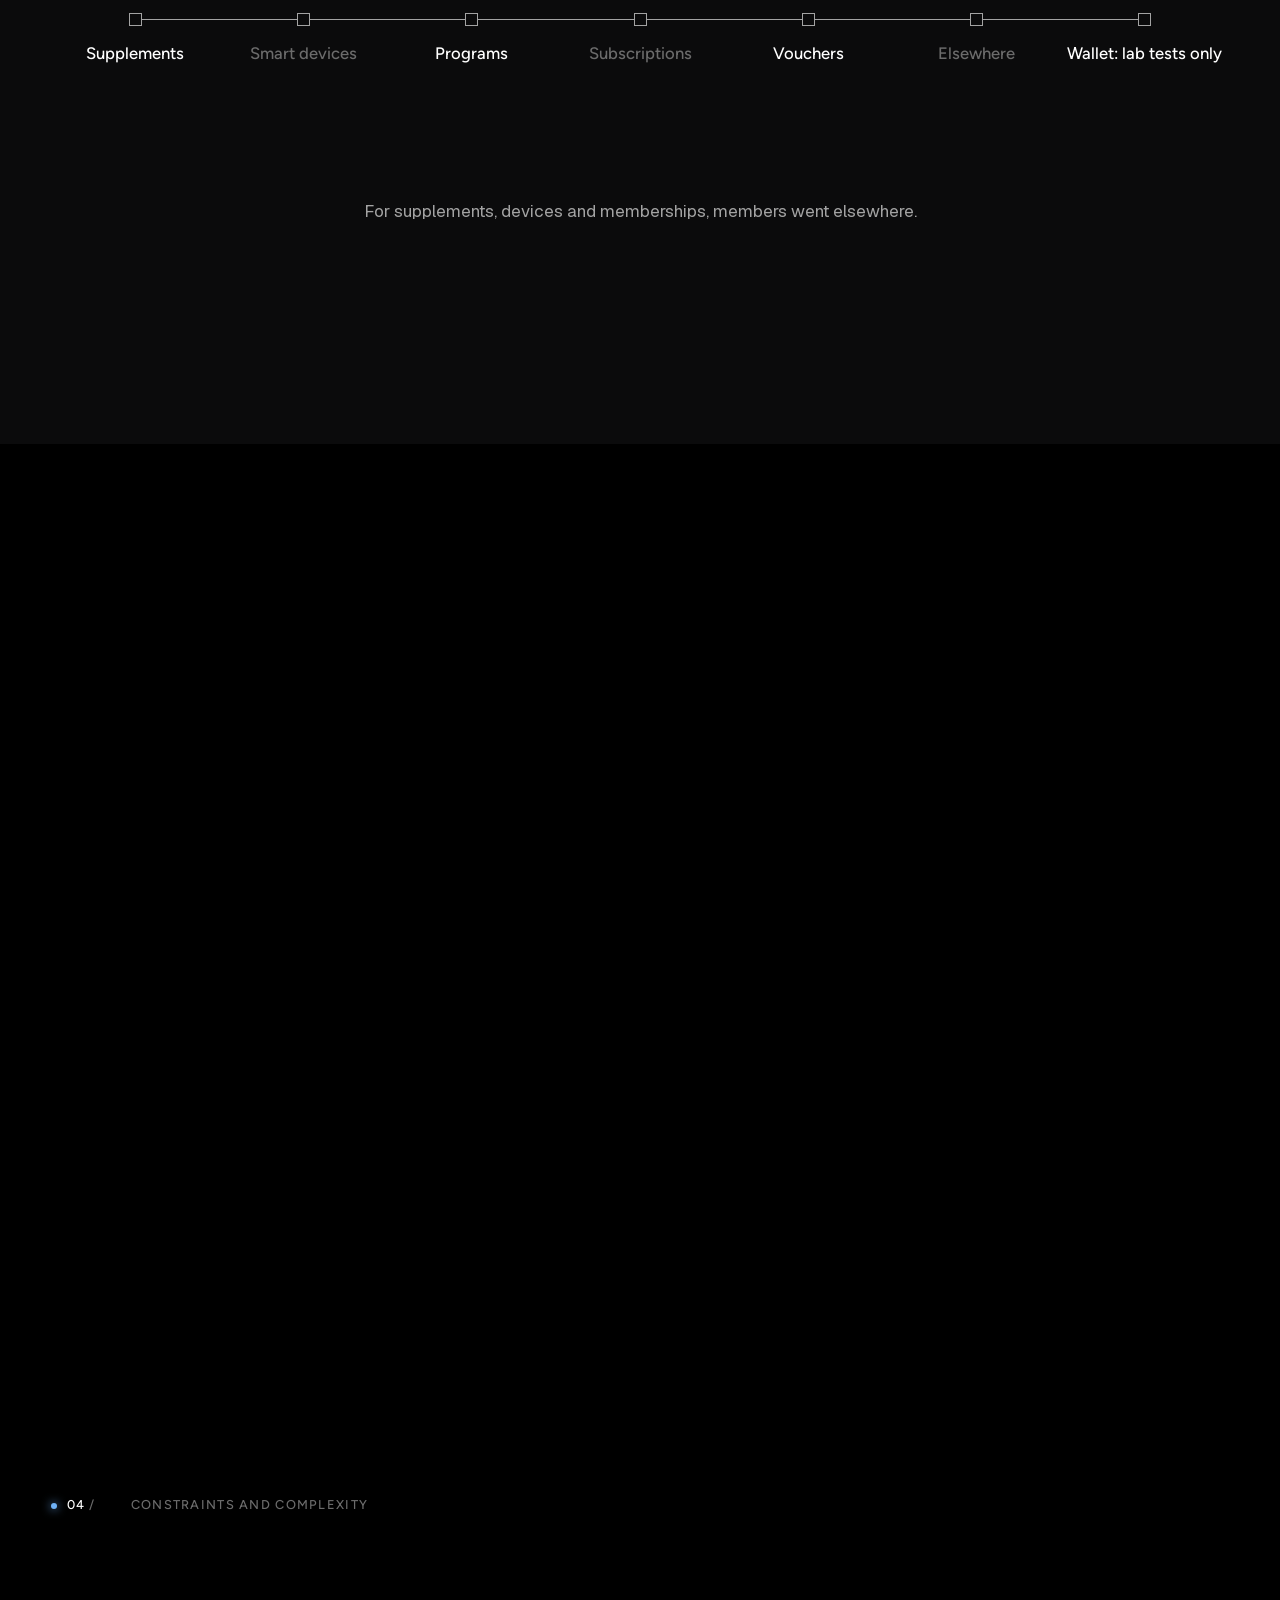
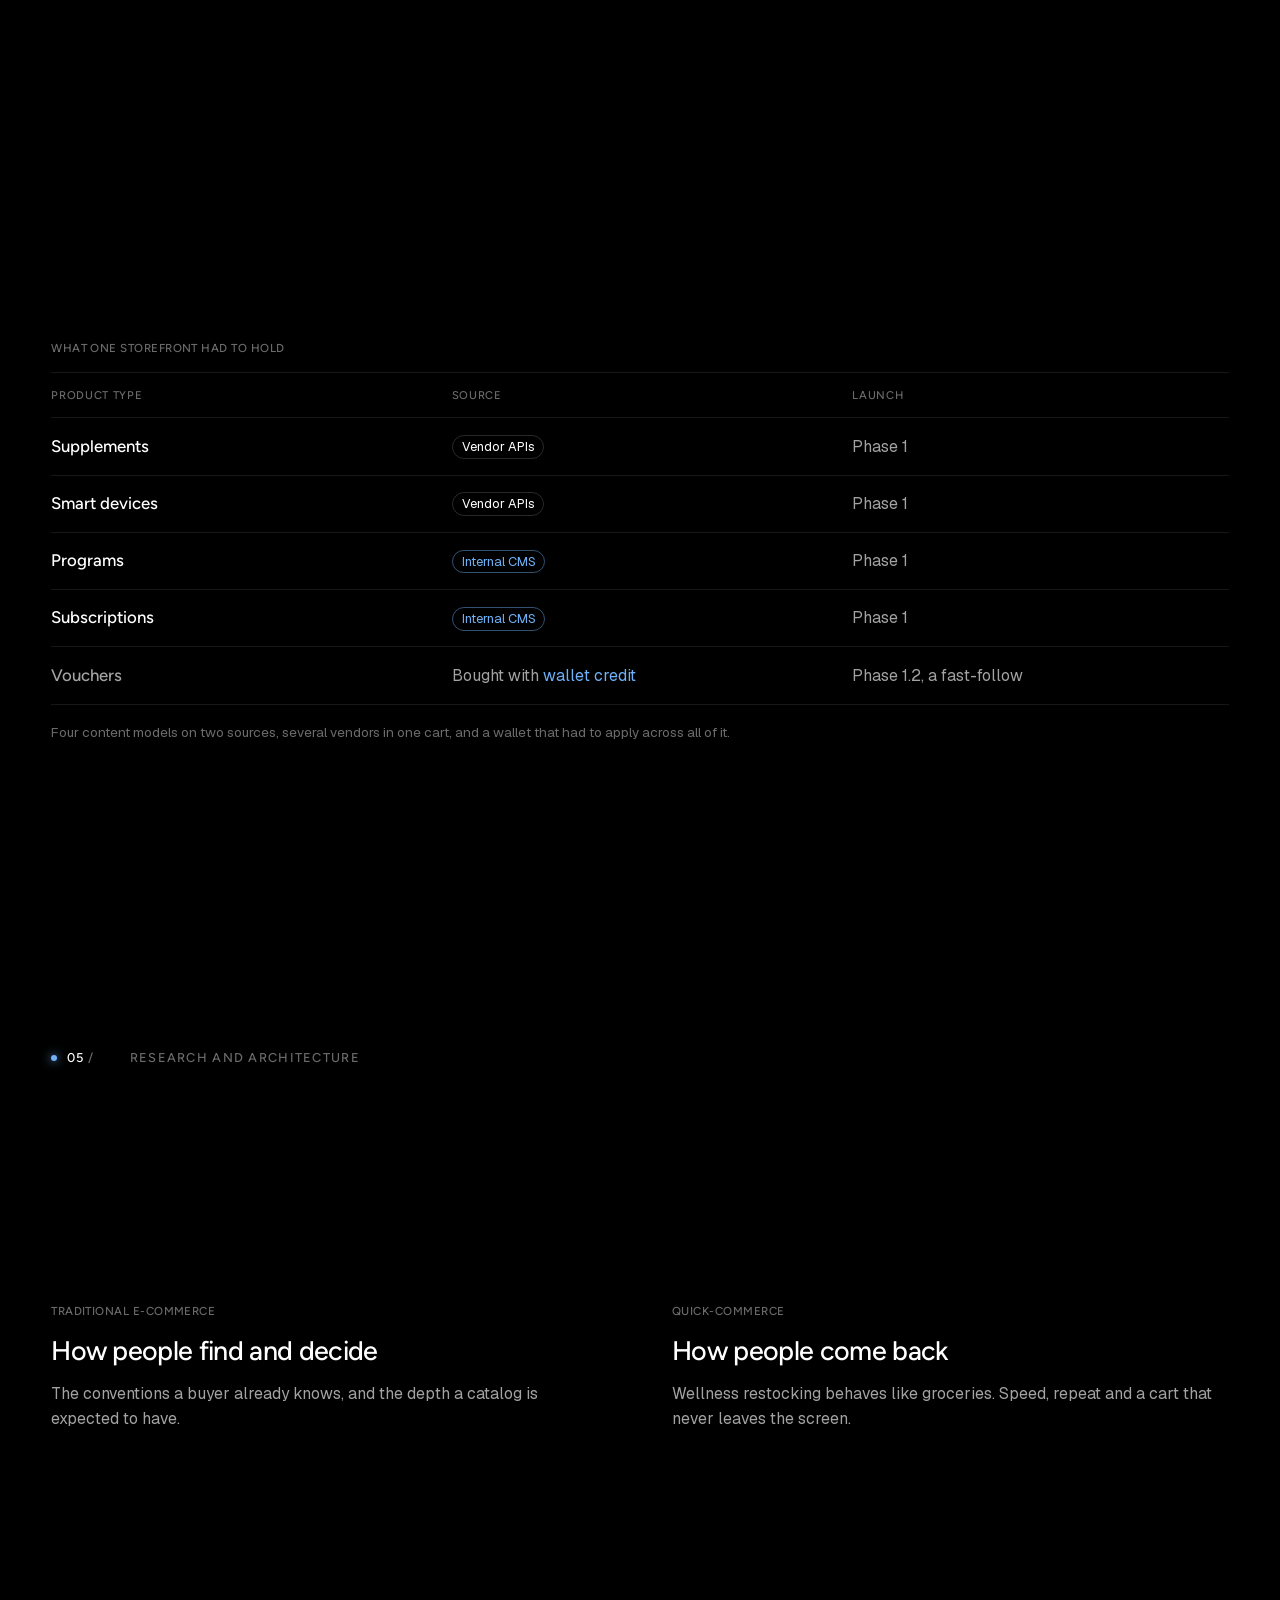
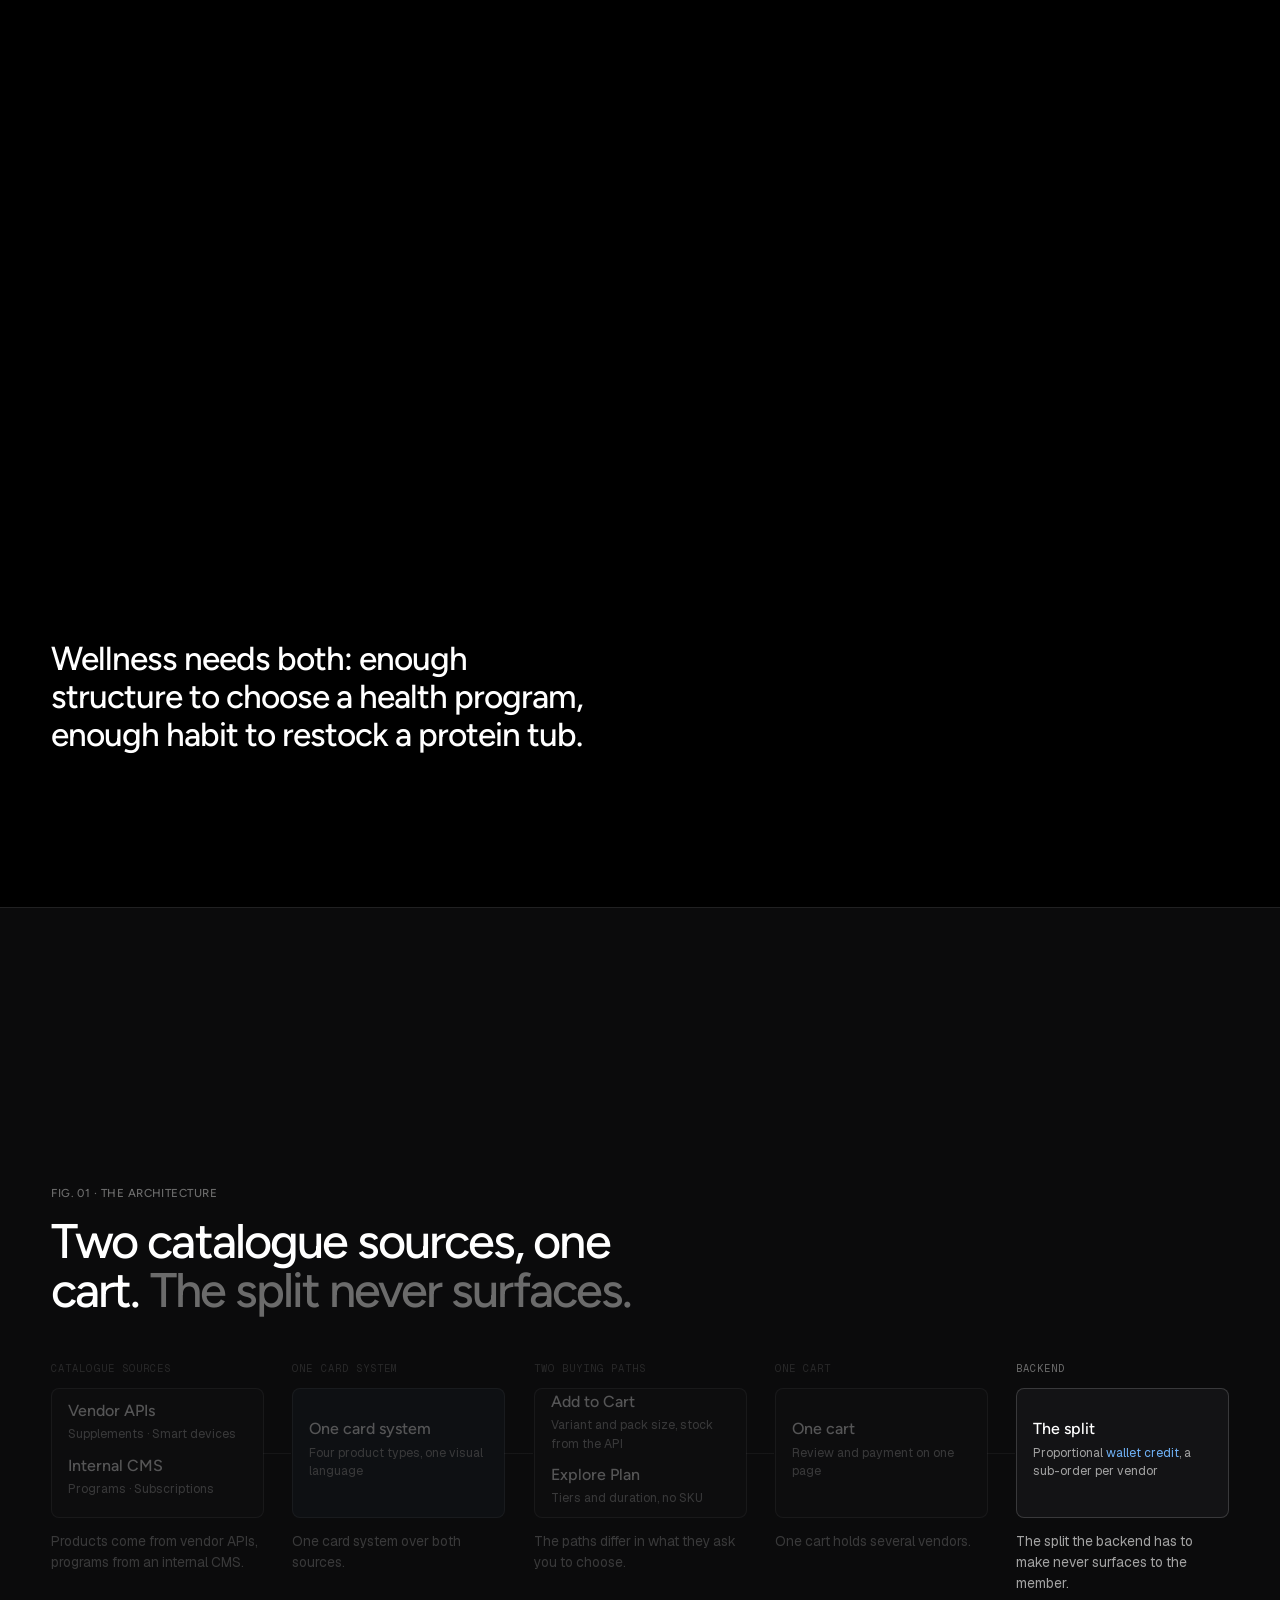
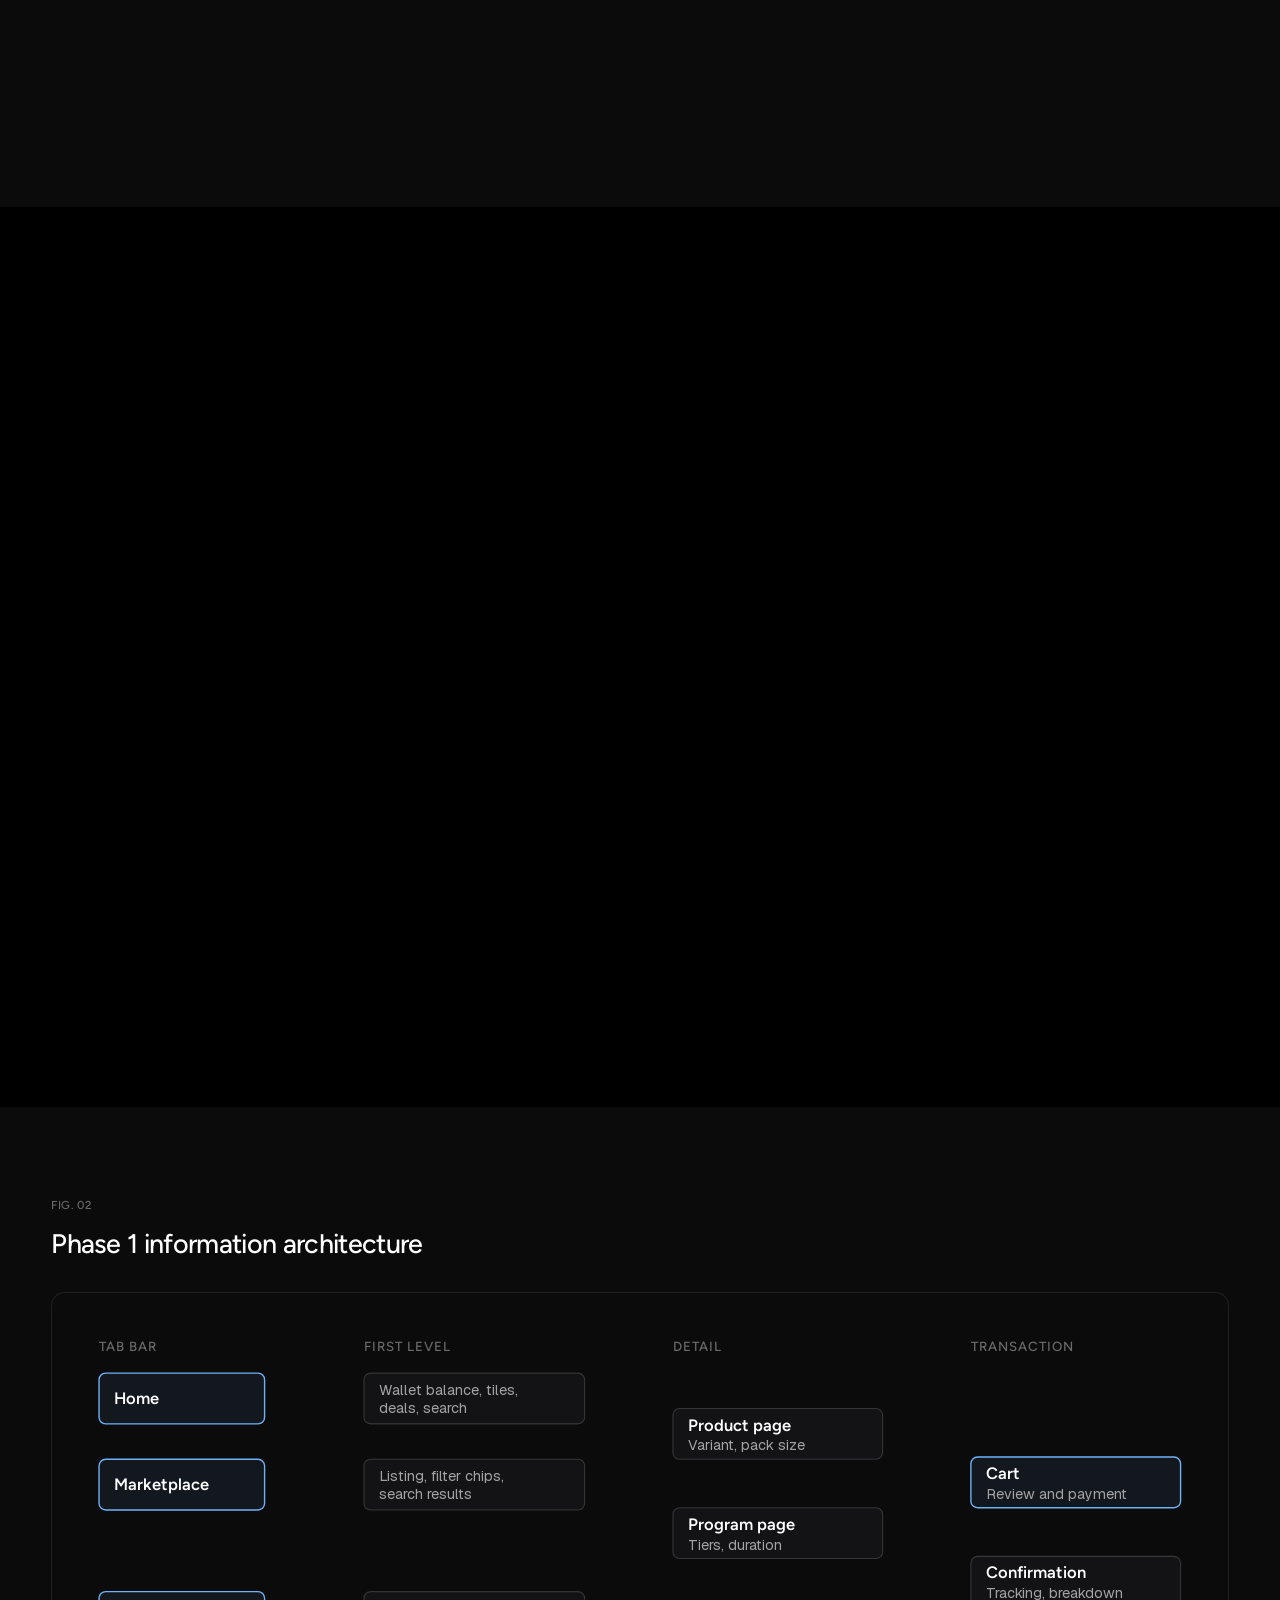
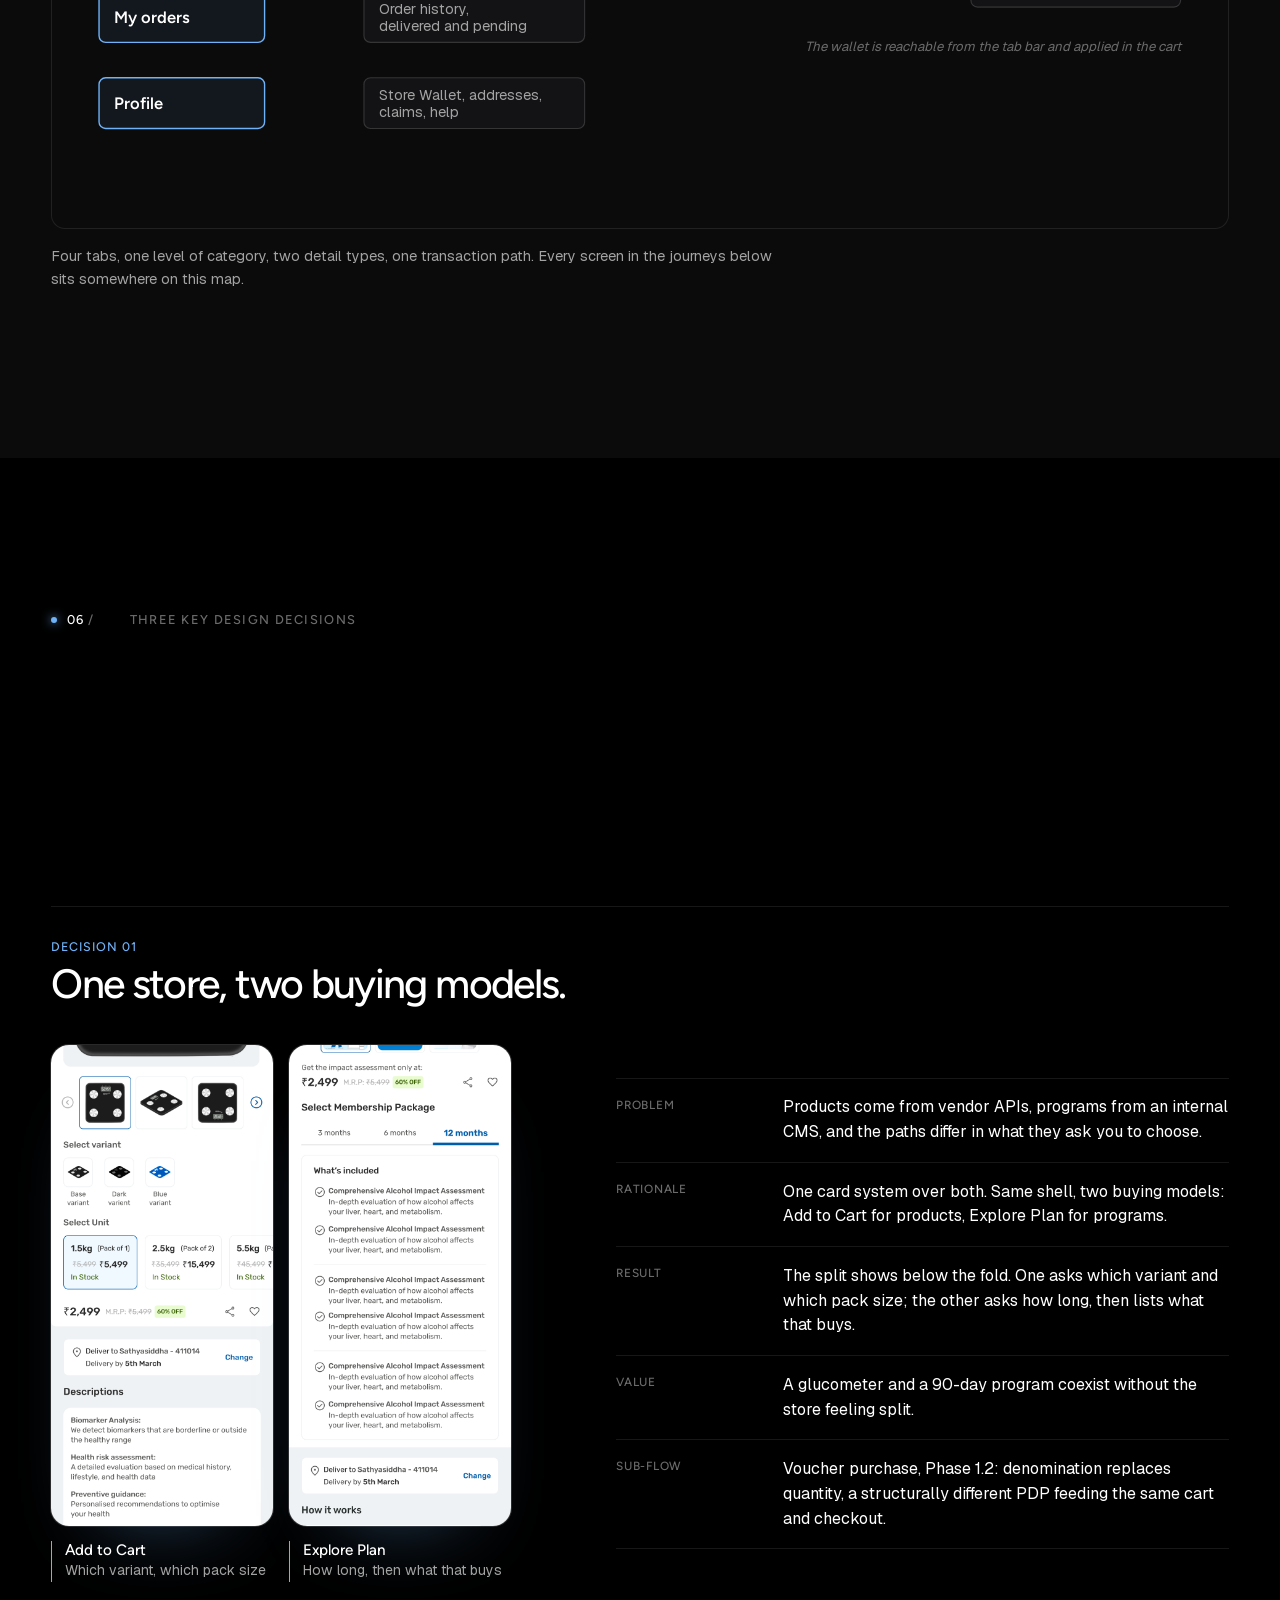
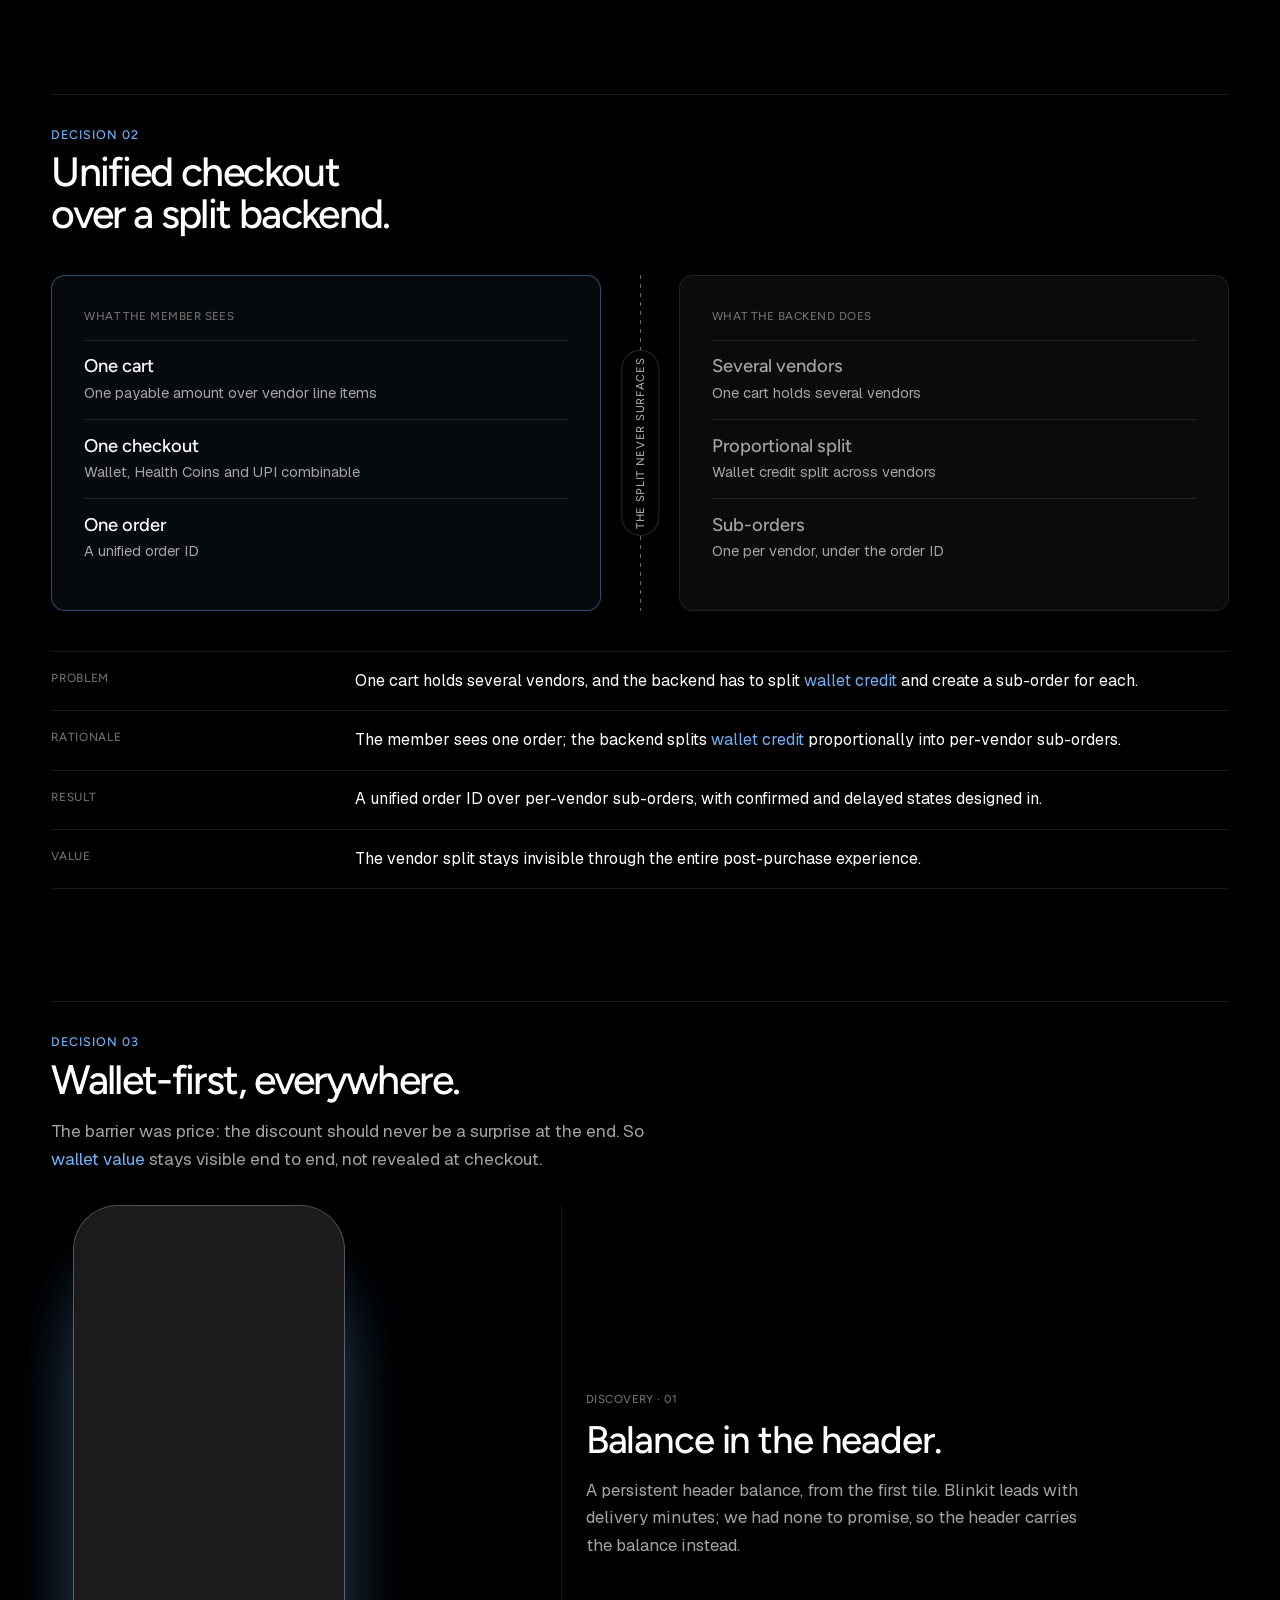
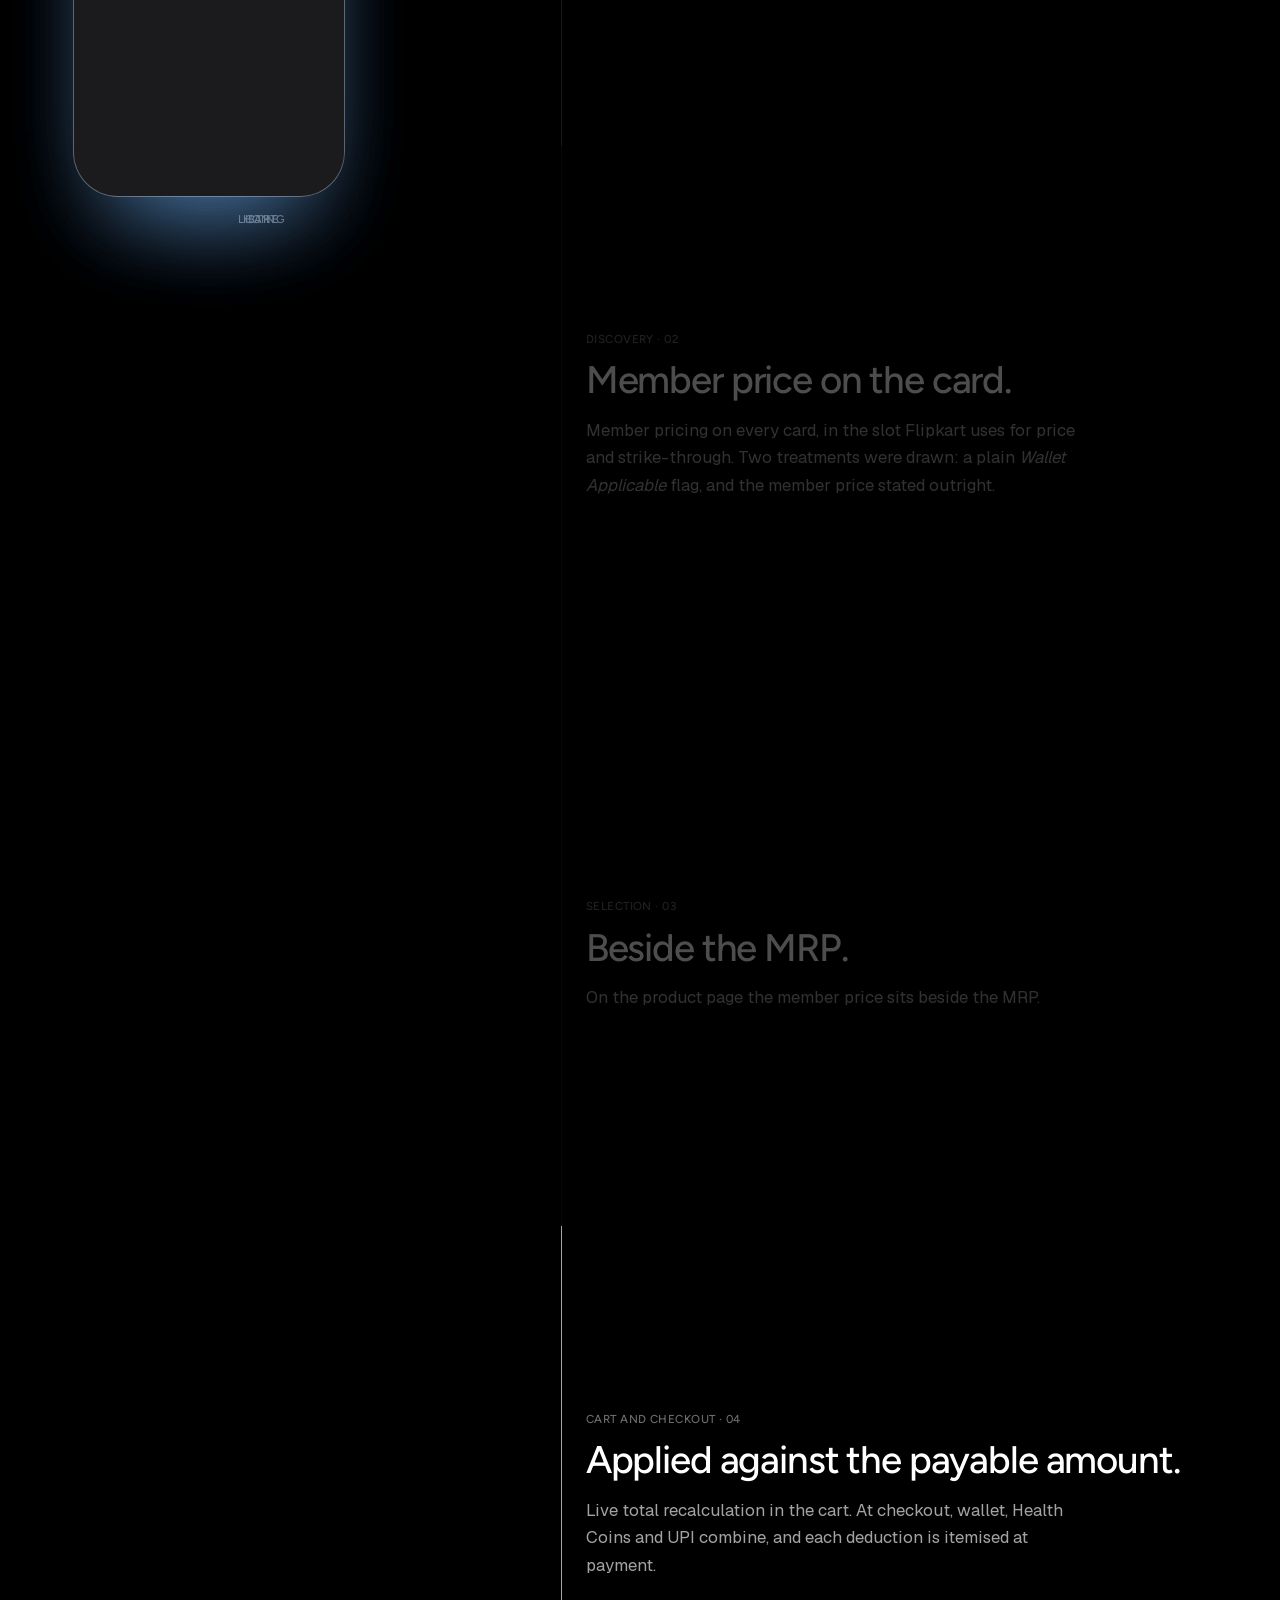
==== commit d5e11a9a: "Publish the new case study to the main link The black edition shared across the three case studies (" ====
--- a/index.html
+++ b/index.html
@@ -3,337 +3,224 @@
 <head>
 <meta charset="utf-8">
 <meta name="viewport" content="width=device-width, initial-scale=1">
-<meta name="color-scheme" content="light">
-<meta name="theme-color" content="#0B0E14">
-<link rel="icon" href="data:image/svg+xml,%3Csvg xmlns='http://www.w3.org/2000/svg' viewBox='0 0 32 32'%3E%3Crect width='32' height='32' rx='7' fill='%230B0E14'/%3E%3Ccircle cx='16' cy='16' r='6' fill='%230A62C2'/%3E%3C/svg%3E">
-<title>Wellness Store, Bajaj Finserv Health</title>
-<meta name="description" content="Case study. Bajaj Finserv Health's first e-commerce product: a wellness marketplace built from zero, with a B2B2C wallet as the hook.">
-<link rel="preload" href="public/fonts/BricolageGrotesque-600-latin.woff2" as="font" type="font/woff2" crossorigin>
+<meta name="color-scheme" content="dark">
+<meta name="theme-color" content="#000000">
+<link rel="icon" href="data:image/svg+xml,%3Csvg xmlns='http://www.w3.org/2000/svg' viewBox='0 0 32 32'%3E%3Crect width='32' height='32' rx='4' fill='%23000'/%3E%3Ccircle cx='16' cy='16' r='6' fill='%236FB2F7'/%3E%3C/svg%3E">
+<title>Wellness Store, a product design case study</title>
+<meta name="description" content="Bajaj Finserv Health's first e-commerce product. A wellness marketplace built from zero, with a B2B2C wallet as the hook.">
+<link rel="preload" href="public/fonts/figtree-var.woff2" as="font" type="font/woff2" crossorigin>
 <link rel="preload" href="public/fonts/Geist-var-latin.woff2" as="font" type="font/woff2" crossorigin>
-<link rel="preload" href="public/cover/wellness-store-hero.webp" as="image" fetchpriority="high">
 <link rel="stylesheet" href="fonts.css">
-<link rel="stylesheet" href="styles.css">
+<link rel="stylesheet" href="kit.css">
+<link rel="stylesheet" href="page.css">
+<script>document.documentElement.classList.add('js');</script>
 </head>
 <body>
-
-<a class="skip" href="#overview">Skip to the case study</a>
-
-<header class="topbar" data-tone="dark">
-  <a class="tb-home" href="https://uxsiddha.github.io/home"><span aria-hidden="true">&larr;</span> Return to home</a>
-  <a class="tb-mark" href="#top">Wellness Store</a>
-
-  <nav class="rail" aria-label="Sections">
-    <ol>
-      <li><a href="#overview"><span class="r-num">01</span><span class="r-name">Overview</span></a></li>
-      <li><a href="#problem"><span class="r-num">02</span><span class="r-name">The problem</span></a></li>
-      <li><a href="#challenges"><span class="r-num">03</span><span class="r-name">Challenges</span></a></li>
-      <li><a href="#goals"><span class="r-num">04</span><span class="r-name">Goals</span></a></li>
-      <li><a href="#persona"><span class="r-num">05</span><span class="r-name">Audience</span></a></li>
-      <li><a href="#approach"><span class="r-num">06</span><span class="r-name">Approach</span></a></li>
-      <li><a href="#research"><span class="r-num">07</span><span class="r-name">Research</span></a></li>
-      <li><a href="#decisions"><span class="r-num">08</span><span class="r-name">Decisions</span></a></li>
-      <li><a href="#phases"><span class="r-num">09</span><span class="r-name">Phases</span></a></li>
-      <li><a href="#journeys"><span class="r-num">10</span><span class="r-name">Journeys</span></a></li>
-      <li><a href="#results"><span class="r-num">11</span><span class="r-name">Results</span></a></li>
-      <li><a href="#phase2"><span class="r-num">12</span><span class="r-name">Phase 2</span></a></li>
-      <li><a href="#learnings"><span class="r-num">13</span><span class="r-name">Key learnings</span></a></li>
-      <li><a href="#next"><span class="r-num">14</span><span class="r-name">Next steps</span></a></li>
-    </ol>
+<a class="skip" href="#built">Skip to the case study</a>
+
+<header class="bar" aria-label="Case study">
+  <a class="bar-id" href="https://uxsiddha.github.io/home"><b>SP</b><span>Sathyasiddha Pattanaik</span></a>
+  <nav class="bar-nav" aria-label="Chapters">
+    <a class="slink" href="#problem"><sup>01/</sup>Problem</a><a class="slink" href="#decisions"><sup>02/</sup>Decisions</a><a class="slink" href="#journeys"><sup>03/</sup>Journeys</a><a class="slink" href="#impact"><sup>04/</sup>Impact</a><a class="slink" href="#phase2"><sup>05/</sup>Phase 2</a><a class="slink" href="#learnings"><sup>06/</sup>Learnings</a>
   </nav>
-  <button class="tb-index" type="button" aria-expanded="false" aria-controls="index-panel">
-    <span class="tb-num" aria-hidden="true"></span>
-    <span class="tb-name">Index</span>
-    <span class="tb-plus" aria-hidden="true"></span>
-  </button>
-  <span class="tb-progress" aria-hidden="true"><span></span></span>
+  <a class="btn btn-solid" href="#impact">See the impact</a>
+  <span class="bar-progress" aria-hidden="true"><i></i></span>
 </header>
 
-<nav class="index-panel" id="index-panel" aria-label="Sections" hidden>
-  <ol>
-    <li><a href="#overview"><span>01</span>Overview</a></li>
-    <li><a href="#problem"><span>02</span>The problem</a></li>
-    <li><a href="#challenges"><span>03</span>Key challenges</a></li>
-    <li><a href="#goals"><span>04</span>Goals</a></li>
-    <li><a href="#persona"><span>05</span>Who we designed for</a></li>
-    <li><a href="#approach"><span>06</span>Approach</a></li>
-    <li><a href="#research"><span>07</span>Secondary research</a></li>
-    <li><a href="#decisions"><span>08</span>Key design decisions</a></li>
-    <li><a href="#phases"><span>09</span>Phases</a></li>
-    <li><a href="#journeys"><span>10</span>Journeys</a></li>
-    <li><a href="#results"><span>11</span>Results</a></li>
-    <li><a href="#phase2"><span>12</span>Phase 2</a></li>
-    <li><a href="#learnings"><span>13</span>Key learnings</a></li>
-    <li><a href="#next"><span>14</span>Next steps</a></li>
-  </ol>
-</nav>
-
-
-
-<!-- ================================================================ HERO -->
-<section class="hero dark" id="top" aria-label="Introduction">
-  <div class="wrap hero-head">
-    <p class="kicker">Case study &middot; Bajaj Finserv Health &middot; 2025&ndash;2026</p>
-
-    <h1 class="hero-title" aria-label="Wellness Store">
-      <span class="word" aria-hidden="true"><span class="ch" style="--i:0">W</span><span class="ch" style="--i:1">e</span><span class="ch" style="--i:2">l</span><span class="ch" style="--i:3">l</span><span class="ch" style="--i:4">n</span><span class="ch" style="--i:5">e</span><span class="ch" style="--i:6">s</span><span class="ch" style="--i:7">s</span></span>
-      <span class="word" aria-hidden="true"><span class="ch" style="--i:9">S</span><span class="ch" style="--i:10">t</span><span class="ch" style="--i:11">o</span><span class="ch" style="--i:12">r</span><span class="ch" style="--i:13">e</span></span>
-    </h1>
-
-    <div class="hero-foot">
-      <p class="hero-line">Bajaj Finserv Health&rsquo;s first e-commerce product. A wellness marketplace built from zero, with a B2B2C wallet as the hook.</p>
-      <dl class="meta">
-        <div><dt>Role</dt><dd>Product Designer, UX and UI</dd></div>
-        <div><dt>Timeline</dt><dd>2025&ndash;2026</dd></div>
-        <div><dt>Team</dt><dd>PM, engineering, two vendor integration partners</dd></div>
-        <div><dt>Status</dt><dd><span class="live-dot" aria-hidden="true"></span>Phase 1 live<br>Phase 2 in development</dd></div>
-      </dl>
-    </div>
-  </div>
-
-  <figure class="hero-visual">
-    <div class="hv-scale">
-      <img class="hv-card" src="public/cover/wellness-store-hero.webp" width="1908" height="962"
-           alt="Two phone mockups: the Phase 1 home with its wallet balance and entitlement tiles, and the Phase 2 home with category tabs and a brand banner."
-           fetchpriority="high" decoding="async">
-    </div>
-  </figure>
-</section>
-
-
-<main>
-
-<!-- ============================================================ OVERVIEW -->
-<section id="overview" data-title="Overview">
-  <div class="wrap">
-    <p class="sec-idx" data-reveal><span>01</span>Overview</p>
-    <h2 class="sec-title xl" data-reveal>A commerce layer, built inside the app that already existed.</h2>
-
-    <div class="split" data-reveal>
-      <div class="prose">
-        <p class="lead">
-          Wellness Store is Bajaj Finserv Health&rsquo;s commerce layer. It holds four
-          product types in one architecture.
-        </p>
-        <p>
-          Vendor-integrated supplements and smart devices alongside in-house programs and
-          subscriptions. Four content models, one card system, one checkout, on a
-          healthcare design system that had never sold anything.
-        </p>
-      </div>
-      <div class="prose">
-        <p>
-          The primary user arrives through their employer&rsquo;s Health Prime Plan carrying
-          preloaded <span class="wallet">wallet credit</span>. That set the constraint every
-          screen answers to: the balance, and the price it changes, stay legible from the
-          first tile to the confirmation.
-        </p>
-      </div>
-    </div>
-
-    <div class="types" data-reveal>
-      <p class="label">Four product types, one storefront</p>
-      <ul>
-        <li><span class="t-src">Vendor APIs</span><span class="t-name">Supplements</span></li>
-        <li><span class="t-src">Vendor APIs</span><span class="t-name">Smart devices</span></li>
-        <li><span class="t-src">Internal CMS</span><span class="t-name">Programs</span></li>
-        <li><span class="t-src">Internal CMS</span><span class="t-name">Subscriptions</span></li>
-      </ul>
-    </div>
-  </div>
-</section>
-
-
-<!-- ========================================================== THE PROBLEM -->
-<section class="dark" id="problem" data-title="The problem">
-  <div class="wrap">
-    <p class="sec-idx" data-reveal><span>02</span>The problem</p>
-    <h2 class="sec-title" data-reveal>Supplements, programs, devices, vouchers. No one place to sell any of them.</h2>
-
-    <div class="prose" data-reveal>
-      <p class="lead">
-        Bajaj Finserv Health had no marketplace. There was no single place in the app to
-        sell nutra supplements, its own health programs, wellness devices or vouchers.
-      </p>
-      <p>
-        The wallet made the gap visible. Credit was scoped to appointments and lab tests,
-        so members held a balance with nothing else to spend it on. For supplements,
-        devices and memberships, they went elsewhere.
-      </p>
-    </div>
-
-    <div class="split closing" data-reveal>
-      <p class="pull">What was needed: one marketplace inside the app for all of it, with one cart, one checkout, and <span class="wallet">wallet credit</span> that finally had somewhere to go.</p>
-    </div>
-  </div>
-</section>
-
-
-<!-- ====================================================== KEY CHALLENGES -->
-<section id="challenges" data-title="Key challenges">
-  <div class="wrap">
-    <p class="sec-idx" data-reveal><span>03</span>Key challenges</p>
-    <h2 class="sec-title" data-reveal>Two constraints shaped everything that followed.</h2>
-
-    <ol class="blocks two" data-reveal>
-      <li>
-        <p class="b-num">01</p>
-        <h3>No platform, no commerce patterns</h3>
-        <p>Nowhere to sell nutra supplements, health devices, memberships or programs. The healthcare design system had no PDP, cart or checkout, and no vocabulary for quick-commerce or traditional e-commerce. Iterated toward commerce, not forked into a second system.</p>
-      </li>
-      <li>
-        <p class="b-num">02</p>
-        <h3>An ASAP go-live</h3>
-        <p>Reuse over custom builds. Vouchers as a fast-follow, not an MVP blocker. Personalization deferred. Designing to what engineering could ship was the job, not a compromise.</p>
-      </li>
-    </ol>
-  </div>
-</section>
-
-
-<!-- =============================================================== GOALS -->
-<section id="goals" data-title="Goals">
-  <div class="wrap">
-    <p class="sec-idx" data-reveal><span>04</span>Goals</p>
-    <h2 class="sec-title" data-reveal>Three levels, each answering the one above it.</h2>
-
-    <ol class="levels" data-reveal>
-      <li>
-        <p class="label">Business</p>
-        <p class="lv-text">Recapture wellness spend through the B2B2C wallet.</p>
-      </li>
-      <li>
-        <p class="label">Product</p>
-        <p class="lv-text">Carry the whole catalog through one familiar flow.</p>
-      </li>
-      <li>
-        <p class="label">Design</p>
-        <ol class="role-list">
+<main id="main">
+
+<!-- ================================================= 01 HERO AND OVERVIEW
+     One pinned stage, one phone. The headline gives way to the store as the
+     phone crosses the stage; the screens step through the buying journey. -->
+<section class="act-a pin" id="top" data-pin data-span="0.7" aria-labelledby="hero-h">
+  <div class="pin-stage">
+    <div class="a-surface" aria-hidden="true"></div>
+    <div class="wrap a-grid">
+      <div class="a-hero">
+        <div class="mark"><span>01</span><span>Case study</span><span>Bajaj Finserv Health</span></div>
+        <h1 id="hero-h" class="h-hero">Wellness Store<span class="cur" aria-hidden="true"></span></h1>
+        <p class="lede">Bajaj Finserv Health&rsquo;s first e-commerce product. A wellness marketplace built from zero, with a B2B2C wallet as the hook.</p>
+        <dl class="cols">
+          <div><dt>Role</dt><dd>Product Designer, UX and UI</dd></div>
+          <div><dt>Team</dt><dd>PM, engineering, two vendor integration partners</dd></div>
+          <div><dt>Status</dt><dd>Phase 1 live, Phase 2 in development</dd></div>
+        </dl>
+      </div>
+      <div class="a-phone">
+        <figure class="device" id="hero-device">
+          <div class="swap">
+            <img class="is-on" src="public/screens/journeys/home.png" width="720" height="1560" alt="Home: wallet balance in the header above entitlement tiles." fetchpriority="high" decoding="async">
+            <img src="public/screens/journeys/listing.png" width="720" height="1560" alt="Listing: filter chips above product cards." loading="lazy" decoding="async">
+            <img src="public/screens/pdp-product.png" width="720" height="1560" alt="Product page: variant swatches above a unit selector giving each pack size its own price and stock state." loading="lazy" decoding="async">
+            <img src="public/screens/pdp-program.png" width="720" height="1560" alt="Program page: a Select Membership Package tab row above a What&apos;s included checklist." loading="lazy" decoding="async">
+            <img src="public/screens/journeys/cart.png" width="720" height="1560" alt="Cart: one payable amount over vendor line items with quantity steppers." loading="lazy" decoding="async">
+            <img src="public/screens/journeys/confirmation.png" width="720" height="1560" alt="Confirmation: order placed, with tracking and a payment breakdown." loading="lazy" decoding="async">
+          </div>
+        </figure>
+      </div>
+      <div class="a-built" id="built">
+        <div class="mark"><span>01</span><span>Overview</span><span>2025 to 2026</span></div>
+        <h2 class="h-sec" id="built-h" tabindex="-1">A commerce layer, built inside the app that already existed.</h2>
+        <p class="body">Four product types in one architecture: vendor-integrated supplements and smart devices alongside in-house programs and subscriptions. Four content models, one card system, one checkout.</p>
+        <ol class="asks is-auto" id="built-asks" aria-label="The Phase 1 screens the phone is showing">
+          <li><span>Home</span>Wallet balance above entitlement tiles</li>
+          <li><span>Browse</span>Filter chips above product cards</li>
+          <li><span>Product</span>Variant and pack size</li>
+          <li><span>Program</span>Membership package and what&rsquo;s included</li>
+          <li><span>Cart</span>One payable amount over vendor lines</li>
+          <li><span>Confirmed</span>Tracking and a payment breakdown</li>
+        </ol>
+      </div>
+    </div>
+  </div>
+</section>
+
+<!-- ================================================= 02 CONTEXT AND OPPORTUNITY -->
+<section class="sec context" id="context" aria-labelledby="ctx-h">
+  <div class="wrap">
+    <div class="mark"><span>02</span><span>Context and opportunity</span></div>
+    <h2 id="ctx-h" class="h-statement rv">A healthcare app <em>that had never sold anything.</em></h2>
+    <dl class="cols ctx-cols">
+      <div><dt>The platform</dt><dd>Bajaj Finserv Health&rsquo;s app, on a healthcare design system with no PDP, cart or checkout.</dd></div>
+      <div><dt>The model</dt><dd>B2B2C. Members arrive through their employer&rsquo;s Health Prime Plan carrying preloaded <span class="wallet">wallet credit</span> and exclusive pricing.</dd></div>
+      <div><dt>The opportunity</dt><dd>Recapture wellness spend through the B2B2C wallet.</dd></div>
+    </dl>
+    <div class="sec-gap">
+      <p class="kicker">Three levels, each answering the one above it</p>
+      <dl class="rows">
+        <div><dt>Business</dt><dd>Recapture wellness spend through the B2B2C wallet.</dd></div>
+        <div><dt>Product</dt><dd>Carry the whole catalog through one familiar flow.</dd></div>
+        <div><dt>Design</dt><dd><ul>
           <li>Spend no interaction budget on novelty. Jacob&rsquo;s Law: a marketplace PDP, a standard checkout, so recognition does the work.</li>
           <li>Resolve four content models into one IA and one card system, so browsing never asks which kind of thing this is.</li>
           <li>Keep <span class="wallet">the wallet&rsquo;s value</span> present at every decision point, first tile to confirmation.</li>
+        </ul></dd></div>
+      </dl>
+    </div>
+  </div>
+</section>
+
+<!-- ================================================= 03 THE PROBLEM -->
+<section class="sec problem" id="problem" aria-labelledby="problem-h">
+  <div class="wrap">
+    <div class="mark"><span>03</span><span>The problem</span></div>
+    <h2 id="problem-h" class="h-statement rv">Supplements, programs, devices, vouchers. <em>No one place to sell any of them.</em></h2>
+    <div class="pb-row">
+      <div>
+        <p class="body">There was no single place in the app to sell nutra supplements, its own health programs, wellness devices or vouchers.</p>
+        <p class="body">The wallet made the gap visible. Credit was scoped to appointments and lab tests, so members held a balance with nothing else to spend it on. For supplements, devices and memberships, they went elsewhere.</p>
+      </div>
+      <div class="who who-1">
+        <div><p class="kicker">Primary &middot; B2B2C members</p><p>Employees on a Health Prime plan their employer bought. They arrive with preloaded <span class="wallet">wallet credit</span> and exclusive pricing.</p></div>
+        <div><p class="kicker">Also &middot; GMC groups</p><p>Members covered under Group Medical Coverage, reached through the same plan structure.</p></div>
+      </div>
+    </div>
+    <p class="kicker sec-gap">Three barriers, each assigned to a design objective</p>
+    <ol class="disc two">
+      <li class="disc-h" aria-hidden="true"><span>Barrier</span><span>Design objective</span></li>
+      <li><span>Too many options</span><span>Hold all four product types in one IA and one card system, so breadth never becomes noise.</span></li>
+      <li><span>Trust</span><span>Lean on patterns members already know, so nothing about the mechanics of buying asks to be learned.</span></li>
+      <li><span>Price</span><span>Keep <span class="wallet">the wallet&rsquo;s value</span> visible from home through confirmation, so the discount is never a surprise at the end.</span></li>
+    </ol>
+  </div>
+</section>
+
+<!-- problem -> solution: the scattered catalogue collapses into one storefront -->
+<section class="act-c pin" id="collapse" data-pin data-span="0.75" aria-labelledby="collapse-h">
+  <div class="pin-stage">
+    <div class="wrap c-wrap">
+      <div class="c-head">
+        <p class="kicker"><span class="c-l0">Before the store</span><span class="c-l1">What was needed</span></p>
+        <h2 id="collapse-h" class="h-sec">Four product types, two sources. <em>One marketplace inside the app.</em></h2>
+      </div>
+      <div class="c-flow">
+        <p class="c-old">Supplements &middot; Smart devices &middot; Programs &middot; Subscriptions &middot; Vouchers &middot; Wallet for appointments and lab tests only</p>
+        <ol class="c-steps" aria-label="The catalogue, before and after">
+          <li class="swap"><i></i><span class="a">Supplements</span><span class="b">One IA</span></li>
+          <li class="drop"><i></i><span>Smart devices</span></li>
+          <li class="swap"><i></i><span class="a">Programs</span><span class="b">One card system</span></li>
+          <li class="drop"><i></i><span>Subscriptions</span></li>
+          <li class="swap"><i></i><span class="a">Vouchers</span><span class="b">One cart</span></li>
+          <li class="drop"><i></i><span>Elsewhere</span></li>
+          <li class="swap"><i></i><span class="a">Wallet: lab tests only</span><span class="b">Wallet credit</span></li>
         </ol>
-      </li>
-    </ol>
-  </div>
-</section>
-
-
-<!-- ================================================= WHO WE DESIGNED FOR -->
-<section id="persona" data-title="Who we designed for">
-  <div class="wrap">
-    <p class="sec-idx" data-reveal><span>05</span>Who we designed for</p>
-    <h2 class="sec-title" data-reveal>Two audiences, one storefront. Both arrive with an entitlement.</h2>
-
-    <div class="audience" data-reveal>
-      <div class="aud">
-        <p class="label">Primary</p>
-        <h3>B2B2C members</h3>
-        <p>Employees on a Health Prime plan their employer bought. They arrive with preloaded <span class="wallet">wallet credit</span> and exclusive pricing. The primary audience.</p>
-      </div>
-      <div class="aud">
-        <p class="label">Also</p>
-        <h3>GMC groups</h3>
-        <p>Members covered under Group Medical Coverage, reached through the same plan structure.</p>
-      </div>
-    </div>
-
-    <p class="sub" data-reveal>Three barriers stood in the way. Each was assigned to a design objective rather than left as background colour.</p>
-
-    <div class="table-wrap" data-reveal>
-      <table class="landscape barriers">
-        <caption class="sr-only">Barriers mapped to design objectives</caption>
-        <thead>
-          <tr><th scope="col">Barrier</th><th scope="col">Design objective</th></tr>
-        </thead>
-        <tbody>
-          <tr><th scope="row">Too many options</th><td data-label="Design objective">Hold all four product types in one IA and one card system, so breadth never becomes noise.</td></tr>
-          <tr><th scope="row">Trust</th><td data-label="Design objective">Lean on patterns members already know, so nothing about the mechanics of buying asks to be learned.</td></tr>
-          <tr><th scope="row">Price</th><td data-label="Design objective">Keep <span class="wallet">the wallet&rsquo;s value</span> visible from home through confirmation, so the discount is never a surprise at the end.</td></tr>
-        </tbody>
-      </table>
-    </div>
-  </div>
-</section>
-
-
-<!-- ============================================================ APPROACH -->
-<section id="approach" data-title="Approach">
-  <div class="wrap">
-    <p class="sec-idx" data-reveal><span>06</span>Approach</p>
-    <h2 class="sec-title" data-reveal>Brief to shipped, in one loop.</h2>
-
-    <ol class="flow6" data-reveal>
-      <li><span class="f6-n">01</span><span class="f6-name">Problem statement</span><span class="f6-note">No one place to sell wellness</span></li>
-      <li><span class="f6-n">02</span><span class="f6-name">Secondary research</span><span class="f6-note">Traditional e-commerce and quick-commerce</span></li>
-      <li><span class="f6-n">03</span><span class="f6-name">Persona</span><span class="f6-note">One member, three barriers</span></li>
-      <li><span class="f6-n">04</span><span class="f6-name">Scenarios and edge cases</span><span class="f6-note">Empty, out of stock, delayed, no wallet</span></li>
-      <li class="loop"><span class="f6-n">05</span><span class="f6-name">Design and iterate</span><span class="f6-note">Reviewed against business and engineering</span></li>
-      <li><span class="f6-n">06</span><span class="f6-name">Final output</span><span class="f6-note">Shipped on the extended design system</span></li>
-    </ol>
-    <p class="aside" data-reveal><span class="loop-mark" aria-hidden="true"></span>Step 05 ran as a loop, not a stage. Feedback went back into the UX before anything was committed to final design.</p>
-
-    <figure class="diagram" data-reveal>
-      <p class="label">The architecture</p>
-      <div class="diagram-scroll">
-        <svg viewBox="0 0 1000 300" role="img" class="dia"
-             aria-label="Information architecture: two catalogue sources feed one card system, which resolves into two buying paths. Add to Cart for vendor-API products sold by variant and pack size, Explore Plan for in-house programs sold by tier and duration. Both end in one cart that holds review and payment together. The backend splits wallet credit and creates a sub-order per vendor without surfacing either to the member.">
-          <g aria-hidden="true">
-            <text class="d-col" x="10" y="24">Catalogue sources</text>
-            <text class="d-col" x="290" y="24">One card system</text>
-            <text class="d-col" x="560" y="24">Two buying paths</text>
-            <text class="d-col" x="830" y="24">One cart</text>
-
-            <rect class="d-box" x="10" y="52" width="215" height="82" rx="6"></rect>
-            <text class="d-t" x="26" y="80">Vendor APIs</text>
-            <text class="d-s" x="26" y="102">Supplements</text>
-            <text class="d-s" x="26" y="120">Smart devices</text>
-
-            <rect class="d-box" x="10" y="166" width="215" height="82" rx="6"></rect>
-            <text class="d-t" x="26" y="194">Internal CMS</text>
-            <text class="d-s" x="26" y="216">Programs</text>
-            <text class="d-s" x="26" y="234">Subscriptions</text>
-
-            <path class="d-line" pathLength="1" d="M225,93 H252 Q272,93 272,113 V150 H290"></path>
-            <path class="d-line" pathLength="1" d="M225,207 H252 Q272,207 272,187 V150 H290"></path>
-
-            <rect class="d-box d-key" x="290" y="110" width="190" height="80" rx="6"></rect>
-            <text class="d-t" x="306" y="140">One card system</text>
-            <text class="d-s" x="306" y="162">Four product types,</text>
-            <text class="d-s" x="306" y="180">one visual language</text>
-
-            <path class="d-line" pathLength="1" d="M480,150 H520 Q532,150 532,130 V96 H560"></path>
-            <path class="d-line" pathLength="1" d="M480,150 H520 Q532,150 532,170 V204 H560"></path>
-
-            <rect class="d-box" x="560" y="54" width="200" height="84" rx="6"></rect>
-            <text class="d-cta" x="576" y="80">Add to Cart</text>
-            <text class="d-s" x="576" y="102">Variant and pack size,</text>
-            <text class="d-s" x="576" y="120">stock from the API</text>
-
-            <rect class="d-box" x="560" y="162" width="200" height="84" rx="6"></rect>
-            <text class="d-cta" x="576" y="188">Explore Plan</text>
-            <text class="d-s" x="576" y="210">Tiers and duration,</text>
-            <text class="d-s" x="576" y="228">no SKU</text>
-
-            <path class="d-line" pathLength="1" d="M760,96 H792 Q812,96 812,116 V150 H830"></path>
-            <path class="d-line" pathLength="1" d="M760,204 H792 Q812,204 812,184 V150 H830"></path>
-
-            <rect class="d-box d-key" x="830" y="110" width="160" height="80" rx="6"></rect>
-            <text class="d-t" x="846" y="140">One cart</text>
-            <text class="d-s" x="846" y="162">Review and payment</text>
-            <text class="d-s" x="846" y="180">on one page</text>
-
-            <path class="d-line d-dash" pathLength="1" d="M910,190 V236"></path>
-            <text class="d-note" x="990" y="256" text-anchor="end">Backend splits wallet credit and creates per-vendor sub-orders</text>
-          </g>
-        </svg>
-      </div>
-      <figcaption class="cap"><span>Fig. 01</span>Two catalogue sources, one card system, two buying paths, one cart. The paths differ in what they ask you to choose: a variant and a pack size, or a tier and a duration. The split the backend has to make, proportional wallet credit and a sub-order per vendor, never surfaces.</figcaption>
-    </figure>
-
-    <figure class="diagram" data-reveal>
-      <p class="label">Phase 1 information architecture</p>
-      <div class="diagram-scroll">
-        <svg viewBox="0 0 1000 420" role="img" class="dia ia"
+        <div class="c-cart" aria-hidden="true"><span>One cart</span><span>One checkout</span><span class="wallet">Wallet credit applied</span></div>
+      </div>
+      <p class="c-note"><span class="c-n0">For supplements, devices and memberships, members went elsewhere.</span><span class="c-n1">One cart, one checkout, and wallet credit that finally had somewhere to go.</span></p>
+    </div>
+  </div>
+</section>
+
+<!-- ================================================= 04 CONSTRAINTS AND COMPLEXITY -->
+<section class="sec" id="constraints" aria-labelledby="con-h">
+  <div class="wrap">
+    <div class="mark"><span>04</span><span>Constraints and complexity</span></div>
+    <h2 id="con-h" class="h-statement rv">Two constraints shaped <em>everything that followed.</em></h2>
+    <dl class="cols facts two-up">
+      <div><dt>01 &middot; No platform, no commerce patterns</dt><dd>The healthcare design system had no PDP, cart or checkout, and no vocabulary for quick-commerce or traditional e-commerce. Iterated toward commerce, not forked into a second system.</dd></div>
+      <div><dt>02 &middot; An ASAP go-live</dt><dd>Reuse over custom builds. Vouchers as a fast-follow, not an MVP blocker. Personalization deferred. Designing to what engineering could ship was the job, not a compromise.</dd></div>
+    </dl>
+    <div class="sec-gap">
+      <p class="kicker">What one storefront had to hold</p>
+      <div class="cx" role="table" aria-label="Product types, where each comes from, and when it launched">
+        <div class="cx-row cx-h" role="row"><span role="columnheader">Product type</span><span role="columnheader">Source</span><span role="columnheader">Launch</span></div>
+        <div class="cx-row" role="row"><span role="cell">Supplements</span><span role="cell"><i class="src">Vendor APIs</i></span><span role="cell">Phase 1</span></div>
+        <div class="cx-row" role="row"><span role="cell">Smart devices</span><span role="cell"><i class="src">Vendor APIs</i></span><span role="cell">Phase 1</span></div>
+        <div class="cx-row" role="row"><span role="cell">Programs</span><span role="cell"><i class="src cms">Internal CMS</i></span><span role="cell">Phase 1</span></div>
+        <div class="cx-row" role="row"><span role="cell">Subscriptions</span><span role="cell"><i class="src cms">Internal CMS</i></span><span role="cell">Phase 1</span></div>
+        <div class="cx-row cx-later" role="row"><span role="cell">Vouchers</span><span role="cell">Bought with <span class="wallet">wallet credit</span></span><span role="cell">Phase 1.2, a fast-follow</span></div>
+      </div>
+      <p class="fine">Four content models on two sources, several vendors in one cart, and a wallet that had to apply across all of it.</p>
+    </div>
+  </div>
+</section>
+
+<!-- ================================================= 05 RESEARCH AND ARCHITECTURE -->
+<section class="sec" id="research" aria-labelledby="research-h">
+  <div class="wrap">
+    <div class="mark"><span>05</span><span>Research and architecture</span></div>
+    <h2 id="research-h" class="h-sec rv">Two categories, <em>studied for two different questions.</em></h2>
+    <div class="split2 sec-gap">
+      <div><p class="kicker">Traditional e-commerce</p><h3 class="h-sub">How people find and decide</h3><p class="body-sm">The conventions a buyer already knows, and the depth a catalog is expected to have.</p></div>
+      <div><p class="kicker">Quick-commerce</p><h3 class="h-sub">How people come back</h3><p class="body-sm">Wellness restocking behaves like groceries. Speed, repeat and a cart that never leaves the screen.</p></div>
+    </div>
+  </div>
+  <div class="screens screens-5" data-still>
+    <figure class="scr"><img src="public/research/amazon.jpg" width="720" height="1561" alt="Amazon home: a search field with lens and voice input, a grid of category icons, a seasonal campaign row and a deals grid with discount and countdown labels." loading="lazy" decoding="async"><figcaption><span>Amazon &middot; took</span>A category grid, not a carousel. That fixed the fold: entitlement tiles above a banner.</figcaption></figure>
+    <figure class="scr"><img src="public/research/flipkart.jpg" width="720" height="1561" alt="Flipkart home: service tabs across the top, a search field, a category tab row, a personalised continue-browsing shelf and a suggested-for-you grid with ratings and struck-through prices." loading="lazy" decoding="async"><figcaption><span>Flipkart &middot; took</span>Price, strike-through and rating on the card itself. The member price sits in the same slot.</figcaption></figure>
+    <figure class="scr"><img src="public/research/zepto.jpg" width="720" height="1561" alt="Zepto home: a delivery-time promise, store tabs, emoji category tabs, a campaign banner, category tiles each carrying a starting price, a persistent cart pill and a Buy Again tab." loading="lazy" decoding="async"><figcaption><span>Zepto &middot; took</span>A price anchor on every tile and a Buy Again tab. Restocking is a different job from discovery.</figcaption></figure>
+    <figure class="scr"><img src="public/research/blinkit.jpg" width="720" height="1561" alt="Blinkit home: a store-proximity banner, a delivery time in minutes set as the largest thing on screen, a search field and a category tab row." loading="lazy" decoding="async"><figcaption><span>Blinkit &middot; adapted</span>Delivery time as the headline. We had no minutes to promise, so the header carries the balance instead.</figcaption></figure>
+    <figure class="scr"><img src="public/research/instamart.jpg" width="720" height="1561" alt="Swiggy Instamart: a mode switcher across Food, Instamart, Dineout and Scenes, a search field, and filter chips for store, offers and speed." loading="lazy" decoding="async"><figcaption><span>Instamart &middot; took</span>One app, several modes behind one switcher. The four product types sit under one card system for the same reason.</figcaption></figure>
+  </div>
+  <div class="wrap sec-gap">
+    <p class="pull">Wellness needs both: enough structure to choose a health program, enough habit to restock a protein tub.</p>
+  </div>
+</section>
+
+<!-- the architecture, lit layer by layer -->
+<section class="act-e pin" id="architecture" data-pin data-span="0.75" aria-labelledby="arch-h">
+  <div class="pin-stage">
+    <div class="wrap e-wrap">
+      <div class="e-head">
+        <p class="kicker">Fig. 01 &middot; The architecture</p>
+        <h2 id="arch-h" class="h-sec">Two catalogue sources, one cart. <em>The split never surfaces.</em></h2>
+      </div>
+      <ol class="sys" id="sys" aria-label="The architecture, from catalogue to cart">
+        <li><span class="sys-k">Catalogue sources</span><div class="sys-node"><b>Vendor APIs</b><small>Supplements &middot; Smart devices</small><b>Internal CMS</b><small>Programs &middot; Subscriptions</small></div><p class="sys-p">Products come from vendor APIs, programs from an internal CMS.</p></li>
+        <li><span class="sys-k">One card system</span><div class="sys-node is-ai"><b>One card system</b><small>Four product types, one visual language</small></div><p class="sys-p">One card system over both sources.</p></li>
+        <li><span class="sys-k">Two buying paths</span><div class="sys-node"><b>Add to Cart</b><small>Variant and pack size, stock from the API</small><b>Explore Plan</b><small>Tiers and duration, no SKU</small></div><p class="sys-p">The paths differ in what they ask you to choose.</p></li>
+        <li><span class="sys-k">One cart</span><div class="sys-node"><b>One cart</b><small>Review and payment on one page</small></div><p class="sys-p">One cart holds several vendors.</p></li>
+        <li><span class="sys-k">Backend</span><div class="sys-node"><b>The split</b><small>Proportional <span class="wallet">wallet credit</span>, a sub-order per vendor</small></div><p class="sys-p">The split the backend has to make never surfaces to the member.</p></li>
+      </ol>
+    </div>
+  </div>
+</section>
+
+<section class="sec sys-more" aria-labelledby="ia-h">
+  <div class="wrap">
+    <p class="kicker">Fig. 02</p>
+    <h3 id="ia-h" class="h-sub">Phase 1 information architecture</h3>
+    <div class="plate" data-trace tabindex="0" aria-label="Information architecture diagram, scrolls sideways on small screens"><svg viewBox="0 0 1000 420" role="img" class="dia ia"
              aria-label="Phase 1 information architecture. A four-tab bar carries Home, Marketplace, My orders and Profile. Home leads to category tiles, deals and a search field. Marketplace leads to a listing, which leads to either a product page or a program page; both lead to the cart, which leads to payment and then order confirmation. My orders leads to order history and tracking. Profile leads to the Store Wallet, saved addresses, claims and help.">
           <g aria-hidden="true">
             <text class="d-col" x="10" y="20">Tab bar</text>
@@ -397,215 +284,141 @@
             <path class="d-line d-dash" pathLength="1" d="M450,339 H700 Q720,339 720,320 V262 H800"></path>
             <text class="d-note" x="990" y="292" text-anchor="end">The wallet is reachable from the tab bar and applied in the cart</text>
           </g>
-        </svg>
-      </div>
-      <figcaption class="cap"><span>Fig. 02</span>Four tabs, one level of category, two detail types, one transaction path. Every screen in the journeys below sits somewhere on this map.</figcaption>
-    </figure>
-  </div>
-</section>
-
-
-<!-- ================================================== SECONDARY RESEARCH -->
-<section id="research" data-title="Secondary research">
-  <div class="wrap">
-    <p class="sec-idx" data-reveal><span>07</span>Secondary research</p>
-    <h2 class="sec-title" data-reveal>Two categories, studied for two different questions.</h2>
-
-    <div class="ref" data-reveal>
-      <div class="ref-head">
-        <p class="label">Traditional e-commerce</p>
-        <h3>How people find and decide</h3>
-        <p>The conventions a buyer already knows, and the depth a catalog is expected to have.</p>
-      </div>
-      <div class="ref-shots">
-        <figure><img src="public/research/amazon.jpg" alt="Amazon home: a search field with lens and voice input, a grid of category icons, a seasonal campaign row and a deals grid with discount and countdown labels." width="720" height="1561" loading="lazy" decoding="async"><figcaption><span class="ref-name">Amazon</span>A category grid, not a carousel. That fixed the fold: entitlement tiles above a banner.</figcaption></figure>
-        <figure><img src="public/research/flipkart.jpg" alt="Flipkart home: service tabs across the top, a search field, a category tab row, a personalised continue-browsing shelf and a suggested-for-you grid with ratings and struck-through prices." width="720" height="1561" loading="lazy" decoding="async"><figcaption><span class="ref-name">Flipkart</span>Price, strike-through and rating on the card itself. The member price sits in the same slot.</figcaption></figure>
-      </div>
-    </div>
-
-    <div class="ref" data-reveal>
-      <div class="ref-head">
-        <p class="label">Quick-commerce</p>
-        <h3>How people come back</h3>
-        <p>Wellness restocking behaves like groceries. Speed, repeat and a cart that never leaves the screen.</p>
-      </div>
-      <div class="ref-shots three">
-        <figure><img src="public/research/zepto.jpg" alt="Zepto home: a delivery-time promise, store tabs, emoji category tabs, a campaign banner, category tiles each carrying a starting price, a persistent cart pill and a Buy Again tab." width="720" height="1561" loading="lazy" decoding="async"><figcaption><span class="ref-name">Zepto</span>A price anchor on every tile and a Buy Again tab. Restocking is a different job from discovery.</figcaption></figure>
-        <figure><img src="public/research/blinkit.jpg" alt="Blinkit home: a store-proximity banner, a delivery time in minutes set as the largest thing on screen, a search field and a category tab row." width="720" height="1561" loading="lazy" decoding="async"><figcaption><span class="ref-name">Blinkit</span>Delivery time as the headline. We had no minutes to promise, so the header carries the balance instead.</figcaption></figure>
-        <figure><img src="public/research/instamart.jpg" alt="Swiggy Instamart: a mode switcher across Food, Instamart, Dineout and Scenes, a search field, and filter chips for store, offers and speed." width="720" height="1561" loading="lazy" decoding="async"><figcaption><span class="ref-name">Instamart</span>One app, several modes behind one switcher. The four product types sit under one card system for the same reason.</figcaption></figure>
-      </div>
-    </div>
-
-    <div class="split closing" data-reveal>
-      <p class="pull">Wellness needs both: enough structure to choose a health program, enough habit to restock a protein tub.</p>
-    </div>
-  </div>
-</section>
-
-
-<!-- ================================================ KEY DESIGN DECISIONS -->
-<section id="decisions" data-title="Key design decisions">
-  <div class="wrap">
-    <p class="sec-idx" data-reveal><span>08</span>Key design decisions</p>
-    <h2 class="sec-title" data-reveal>Three calls, three consequences.</h2>
-
-    <div class="decs" data-reveal>
-      <article class="dec">
-        <div class="dec-media pair">
-          <img src="public/screens/pdp-product.png" alt="Product page: variant swatches above a unit selector giving each pack size its own price and stock state." width="720" height="1560" loading="lazy" decoding="async">
-          <img src="public/screens/pdp-program.png" alt="Program page: a Select Membership Package tab row above a What&apos;s included checklist." width="720" height="1560" loading="lazy" decoding="async">
+        </svg></div>
+    <p class="cap">Four tabs, one level of category, two detail types, one transaction path. Every screen in the journeys below sits somewhere on this map.</p>
+  </div>
+</section>
+
+<!-- ================================================= 06 THREE KEY DESIGN DECISIONS -->
+<section class="sec decisions" id="decisions" aria-labelledby="dec-h">
+  <div class="wrap">
+    <div class="mark"><span>06</span><span>Three key design decisions</span></div>
+    <h2 id="dec-h" class="h-statement rv">Three calls, <em>three consequences.</em></h2>
+
+    <!-- a: two buying models, one store -->
+    <article class="dec dec-a" aria-labelledby="dec-a-h">
+      <div class="dec-head"><p class="dec-n">Decision 01</p><h3 id="dec-a-h" class="h-sec">One store, two buying models.</h3></div>
+      <div class="dec-body">
+        <figure class="dec-pdp">
+          <div class="pdp-pair">
+            <figure><img src="public/screens/pdp-product.png" width="720" height="1560" alt="Product page: variant swatches above a unit selector giving each pack size its own price and stock state." loading="lazy" decoding="async"><figcaption><b>Add to Cart</b>Which variant, which pack size</figcaption></figure>
+            <figure><img src="public/screens/pdp-program.png" width="720" height="1560" alt="Program page: a Select Membership Package tab row above a What&apos;s included checklist." loading="lazy" decoding="async"><figcaption><b>Explore Plan</b>How long, then what that buys</figcaption></figure>
+          </div>
+        </figure>
+        <dl class="rows dec-rows">
+          <div><dt>Problem</dt><dd>Products come from vendor APIs, programs from an internal CMS, and the paths differ in what they ask you to choose.</dd></div>
+          <div><dt>Rationale</dt><dd>One card system over both. Same shell, two buying models: Add to Cart for products, Explore Plan for programs.</dd></div>
+          <div><dt>Result</dt><dd>The split shows below the fold. One asks which variant and which pack size; the other asks how long, then lists what that buys.</dd></div>
+          <div><dt>Value</dt><dd>A glucometer and a 90-day program coexist without the store feeling split.</dd></div>
+          <div><dt>Sub-flow</dt><dd>Voucher purchase, Phase 1.2: denomination replaces quantity, a structurally different PDP feeding the same cart and checkout.</dd></div>
+        </dl>
+      </div>
+    </article>
+
+    <!-- b: many vendors, one cart -->
+    <article class="dec dec-b" aria-labelledby="dec-b-h">
+      <div class="dec-head"><p class="dec-n">Decision 02</p><h3 id="dec-b-h" class="h-sec">Unified checkout over a split backend.</h3></div>
+      <div class="split-view" role="img" aria-label="What the member sees: one cart, one checkout, one order ID. What the backend does: several vendors in the cart, wallet credit split proportionally, a sub-order per vendor.">
+        <div class="sv-col sv-member">
+          <p class="kicker">What the member sees</p>
+          <ol>
+            <li><b>One cart</b><span>One payable amount over vendor line items</span></li>
+            <li><b>One checkout</b><span>Wallet, Health Coins and UPI combinable</span></li>
+            <li><b>One order</b><span>A unified order ID</span></li>
+          </ol>
         </div>
-        <p class="label">01</p>
-        <h3>One store, two buying models</h3>
-        <p>Products come from vendor APIs, programs from an internal CMS. One card system over both. The split shows below the fold: variant and pack size on one, duration and inclusions on the other.</p>
-      </article>
-      <article class="dec">
-        <div class="dec-media">
-          <img src="public/screens/journeys/cart.png" alt="Cart: one payable amount over vendor line items with quantity steppers." width="720" height="1560" loading="lazy" decoding="async">
+        <div class="sv-seam" aria-hidden="true"><span>The split never surfaces</span></div>
+        <div class="sv-col sv-backend">
+          <p class="kicker">What the backend does</p>
+          <ol>
+            <li><b>Several vendors</b><span>One cart holds several vendors</span></li>
+            <li><b>Proportional split</b><span><span class="wallet">Wallet credit</span> split across vendors</span></li>
+            <li><b>Sub-orders</b><span>One per vendor, under the order ID</span></li>
+          </ol>
         </div>
-        <p class="label">02</p>
-        <h3>Unified checkout over a split backend</h3>
-        <p>One cart holds several vendors. The member sees one order; the backend splits <span class="wallet">wallet credit</span> proportionally into per-vendor sub-orders.</p>
-      </article>
-      <article class="dec">
-        <div class="dec-media">
-          <img src="public/screens/wallet-flow/3-store-wallet.png" alt="Store Wallet: available balance against total balance, total saved, and a dated transaction list." width="360" height="810" loading="lazy" decoding="async">
+      </div>
+      <dl class="rows dec-rows">
+        <div><dt>Problem</dt><dd>One cart holds several vendors, and the backend has to split <span class="wallet">wallet credit</span> and create a sub-order for each.</dd></div>
+        <div><dt>Rationale</dt><dd>The member sees one order; the backend splits <span class="wallet">wallet credit</span> proportionally into per-vendor sub-orders.</dd></div>
+        <div><dt>Result</dt><dd>A unified order ID over per-vendor sub-orders, with confirmed and delayed states designed in.</dd></div>
+        <div><dt>Value</dt><dd>The vendor split stays invisible through the entire post-purchase experience.</dd></div>
+      </dl>
+    </article>
+
+    <!-- c: the wallet, everywhere (the sticky story) -->
+    <article class="dec dec-c" aria-labelledby="dec-c-h">
+      <div class="dec-head"><p class="dec-n">Decision 03</p><h3 id="dec-c-h" class="h-sec">Wallet-first, everywhere.</h3>
+        <p class="body">The barrier was price: the discount should never be a surprise at the end. So <span class="wallet">wallet value</span> stays visible end to end, not revealed at checkout.</p></div>
+    </article>
+  </div>
+  <div class="wrap story wallet-story" id="wallet-story">
+    <div class="story-side">
+      <div class="story-media">
+        <figure><div class="device"><img src="public/screens/wallet-flow/1-home.png" width="360" height="810" alt="Home: balance in the header." loading="lazy" decoding="async"></div><figcaption>Home</figcaption></figure>
+        <figure><div class="device"><img src="public/screens/wallet-flow/4-listing.png" width="360" height="810" alt="Listing: member pricing on the card." loading="lazy" decoding="async"></div><figcaption>Listing</figcaption></figure>
+        <figure><div class="device"><img src="public/screens/wallet-flow/6-product.png" width="360" height="810" alt="Product page: member price beside the MRP." loading="lazy" decoding="async"></div><figcaption>Product page</figcaption></figure>
+        <figure><div class="device"><img src="public/screens/wallet-flow/7-cart.png" width="360" height="810" alt="Cart: applied against the payable amount." loading="lazy" decoding="async"></div><figcaption>Cart</figcaption></figure>
+        <figure><div class="device"><img src="public/screens/wallet-flow/3-store-wallet.png" width="360" height="810" alt="Store Wallet: available balance against total balance, total saved, and a dated transaction list." loading="lazy" decoding="async"></div><figcaption>Store Wallet</figcaption></figure>
+      </div>
+    </div>
+    <ol class="story-steps">
+      <li><p class="st-k">Discovery &middot; 01</p><h3>Balance in the header.</h3><p>A persistent header balance, from the first tile. Blinkit leads with delivery minutes; we had none to promise, so the header carries the balance instead.</p></li>
+      <li><p class="st-k">Discovery &middot; 02</p><h3>Member price on the card.</h3><p>Member pricing on every card, in the slot Flipkart uses for price and strike-through. Two treatments were drawn: a plain <em>Wallet Applicable</em> flag, and the member price stated outright.</p></li>
+      <li><p class="st-k">Selection &middot; 03</p><h3>Beside the MRP.</h3><p>On the product page the member price sits beside the MRP.</p></li>
+      <li><p class="st-k">Cart and checkout &middot; 04</p><h3>Applied against the payable amount.</h3><p>Live total recalculation in the cart. At checkout, wallet, Health Coins and UPI combine, and each deduction is itemised at payment.</p></li>
+      <li><p class="st-k">After purchase &middot; 05</p><h3>An account the member can audit.</h3><p>Behind them a Store Wallet screen: balance against allocation, total saved, every transaction. Not a discount that appears at the end.</p></li>
+    </ol>
+  </div>
+  <div class="wrap">
+    <div class="dec-c-foot">
+      <figure class="card-close"><img src="public/screens/wallet-flow/card-detail.png" width="320" height="148" alt="A listing card carrying a Wallet Applicable label between the pack size and the price." loading="lazy" decoding="async"><figcaption class="cap"><span>Close up</span>The card, with the Wallet Applicable flag between pack size and price.</figcaption></figure>
+      <div>
+        <dl class="rows dec-rows">
+          <div><dt>Value</dt><dd>Reframes the visit from &ldquo;should I spend&rdquo; to &ldquo;I have credit to use&rdquo;.</dd></div>
+          <div><dt>Also on</dt><dd>Profile, through the My Wellness Wallet entry, and search, where member pricing carries into frequently bought.</dd></div>
+        </dl>
+        <div class="also-shots">
+          <figure><img src="public/screens/wallet-flow/2-profile.png" width="360" height="810" alt="Profile: the My Wellness Wallet entry." loading="lazy" decoding="async"><figcaption>Profile</figcaption></figure>
+          <figure><img src="public/screens/wallet-flow/5-search.png" width="360" height="810" alt="Search: member pricing carried into frequently bought." loading="lazy" decoding="async"><figcaption>Search</figcaption></figure>
         </div>
-        <p class="label">03</p>
-        <h3>Wallet-first, everywhere</h3>
-        <p>Balance in the header, member price on the card, each deduction itemised at payment. Behind them a Store Wallet screen: balance against allocation, total saved, every transaction. An account the member can audit, not a discount that appears at the end.</p>
-      </article>
-    </div>
-
-    <div class="bts" data-reveal>
-      <p class="label">Behind the scenes</p>
-      <div class="bts-grid">
-        <figure>
-          <img src="public/bts/prototype-wiring.png" alt="A Figma prototype view of the Phase 2 flow: frames laid out in a row with connection arrows running between them, several crossing back on themselves." width="1350" height="810" loading="lazy" decoding="async">
-          <figcaption class="cap">Prototype wiring for the Phase 2 flow. Every arrow is a route someone has to be able to take, and every one that crosses back is a dead end found before it cost anything.</figcaption>
-        </figure>
-        <figure>
-          <img src="public/bts/desk.jpg" alt="A desk: a monitor running Figma, a laptop beside it, and an open notebook of hand-drawn wireframes with a pen across the page." width="1050" height="1400" loading="lazy" decoding="async">
-          <figcaption class="cap">The fold gets settled on paper first. It is cheaper to redraw a hierarchy in a notebook than to argue with it in Figma.</figcaption>
-        </figure>
-      </div>
-      <p class="note-line">Most of the work was smaller than a decision. Choosing a stepper over a chip. Extending a healthcare component instead of drawing a new one. Moving a balance eight pixels so it clears the wordmark. The three calls above are what survived; this is the middle they came out of.</p>
-    </div>
-  </div>
-</section>
-
-
-<!-- ============================================================== PHASES -->
-<section id="phases" data-title="Phases">
-  <div class="wrap">
-    <p class="sec-idx" data-reveal><span>09</span>Phases</p>
-    <h2 class="sec-title" data-reveal>Two live, one in development.</h2>
-
-    <ol class="phases" data-reveal>
-      <li>
-        <p class="ph-head"><span class="ph-n">Phase 1</span><span class="chip is-live">Live</span></p>
-        <h3>Marketplace</h3>
-        <p><span class="wallet">Wallet balance</span> in the header, entitlement tiles above the fold, four product types under one card system.</p>
-        <p class="ph-decision">The barrier was too many options, not too little inspiration, so the fold leads with entitlements, not a banner carousel.</p>
-      </li>
-      <li>
-        <p class="ph-head"><span class="ph-n">Phase 1.2</span><span class="chip is-live">Live</span></p>
-        <h3>Vouchers</h3>
-        <p>Tiered vouchers bought with <span class="wallet">wallet credit</span>. The PDP swaps the quantity stepper for denomination chips. The thing being chosen is a value, not a count.</p>
-        <p class="ph-decision">Adapt a gift-card pattern people already recognise, so the value is legible at a glance.</p>
-      </li>
-      <li>
-        <p class="ph-head"><span class="ph-n">Phase 2</span><span class="chip">In development</span></p>
-        <h3>Rebuilding trust</h3>
-        <p>Brand Pages: hero banners and curated merchandising the design controls, replacing a trust signal it doesn&rsquo;t. The diagnosis behind it, and the screens, are in the journey that follows.</p>
-      </li>
-    </ol>
-  </div>
-</section>
-
-
-<!-- ============================================================ JOURNEYS -->
-<section id="journeys" data-title="Journeys">
-  <div class="wrap">
-    <p class="sec-idx" data-reveal><span>10</span>Journeys</p>
-    <h2 class="sec-title" data-reveal>Three flows, three jobs.</h2>
-    <p class="band" data-reveal><span class="live-dot" aria-hidden="true"></span>Phase 1 and 1.2 <span class="chip is-live">Live</span></p>
-
-    <!-- Buying -->
-    <article class="journey" data-reveal>
-      <div class="j-top">
-        <h3 class="j-name">Buying journey</h3>
-        <ol class="spine"><li>Home</li><li>Browse</li><li>PDP</li><li>Cart</li><li>Checkout</li><li>Confirmation</li></ol>
-      </div>
+        <p class="caveat"><span class="tag-i">Interpretation</span> <span class="wallet">The wallet</span> is the B2B2C differentiator and the spine of the store&rsquo;s value proposition. It launched late in Phase 1 and remains early-volume, a strategic bet rather than a proven driver.</p>
+      </div>
+    </div>
+  </div>
+</section>
+
+<div class="band" aria-hidden="true"><div class="band-track"><span>Wallet credit with somewhere to go</span><i></i><span>Wallet credit with somewhere to go</span><i></i><span>Wallet credit with somewhere to go</span><i></i><span>Wallet credit with somewhere to go</span><i></i></div></div>
+
+<!-- ================================================= 07 END-TO-END JOURNEYS -->
+<section class="sec journeys" id="journeys" aria-labelledby="jr-h">
+  <div class="wrap">
+    <div class="mark"><span>07</span><span>End-to-end journeys</span><span>Phase 1 and 1.2, live</span></div>
+    <h2 id="jr-h" class="h-statement rv">From the first tile <em>to the delivered order.</em></h2>
+
+    <article class="journey">
+      <div class="j-top"><h3 class="h-sub">Buying journey</h3><ol class="loop spine" aria-label="Buying journey steps"><li>Home</li><li>Browse</li><li>PDP</li><li>Cart</li><li>Checkout</li><li>Confirmation</li></ol></div>
       <div class="strip" tabindex="0" aria-label="Buying journey screens, scrollable">
-        <figure><img src="public/screens/journeys/home.png" alt="Home: wallet balance in the header above entitlement tiles." width="720" height="1560" loading="lazy" decoding="async"><figcaption>Home</figcaption></figure>
-        <figure><img src="public/screens/journeys/listing.png" alt="Listing: filter chips above product cards." width="720" height="1560" loading="lazy" decoding="async"><figcaption>Browse</figcaption></figure>
-        <figure><img src="public/screens/journeys/cart.png" alt="Cart: one payable amount over vendor line items." width="720" height="1560" loading="lazy" decoding="async"><figcaption>Cart</figcaption></figure>
-        <figure><img src="public/screens/journeys/checkout.png" alt="Checkout: the combinable payment method list." width="720" height="1560" loading="lazy" decoding="async"><figcaption>Checkout</figcaption></figure>
-        <figure><img src="public/screens/journeys/confirmation.png" alt="Confirmation: order placed, with tracking and a payment breakdown." width="720" height="1560" loading="lazy" decoding="async"><figcaption>Confirmation</figcaption></figure>
-      </div>
-      <dl class="fields">
-        <div><dt>Designed</dt><dd><ul class="covered"><li>Four fixed entry tiles</li><li>One card system across product types</li><li>Two PDP models</li><li>Multi-vendor single cart</li><li>Combinable payment methods</li></ul></dd></div>
+        <figure><img src="public/screens/journeys/home.png" width="720" height="1560" alt="Home: wallet balance in the header above entitlement tiles." loading="lazy" decoding="async"><figcaption>Home</figcaption></figure>
+        <figure><img src="public/screens/journeys/listing.png" width="720" height="1560" alt="Listing: filter chips above product cards." loading="lazy" decoding="async"><figcaption>Browse</figcaption></figure>
+        <figure><img src="public/screens/pdp-product.png" width="720" height="1560" alt="Product page: variant swatches above a unit selector giving each pack size its own price and stock state." loading="lazy" decoding="async"><figcaption>PDP</figcaption></figure>
+        <figure><img src="public/screens/journeys/cart.png" width="720" height="1560" alt="Cart: one payable amount over vendor line items." loading="lazy" decoding="async"><figcaption>Cart</figcaption></figure>
+        <figure><img src="public/screens/journeys/checkout.png" width="720" height="1560" alt="Checkout: the combinable payment method list." loading="lazy" decoding="async"><figcaption>Checkout</figcaption></figure>
+        <figure><img src="public/screens/journeys/confirmation.png" width="720" height="1560" alt="Confirmation: order placed, with tracking and a payment breakdown." loading="lazy" decoding="async"><figcaption>Confirmation</figcaption></figure>
+      </div>
+      <dl class="rows">
+        <div><dt>Designed</dt><dd>Four fixed entry tiles. One card system across product types. Two PDP models. Multi-vendor single cart. Combinable payment methods.</dd></div>
         <div><dt>Decision</dt><dd>Same shell, two buying models. Add to Cart for products, Explore Plan for programs.</dd></div>
-        <div><dt>Achieved</dt><dd>A glucometer and a 90-day program coexist without the store feeling split.</dd></div>
       </dl>
-      <div class="j-pair">
-        <div class="j-pair-shots">
-          <figure><img src="public/screens/pdp-product.png" alt="Product page: variant swatches above a unit selector giving each pack size its own price and stock state." width="720" height="1560" loading="lazy" decoding="async"><figcaption>Product PDP, Add to Cart</figcaption></figure>
-          <figure><img src="public/screens/pdp-program.png" alt="Program page: a Select Membership Package tab row above a What&apos;s included checklist." width="720" height="1560" loading="lazy" decoding="async"><figcaption>Program PDP, Explore Plan</figcaption></figure>
-        </div>
-        <div class="prose">
-          <p class="lead">The two PDP models, side by side.</p>
-          <p>One asks which variant and which pack size; the other asks how long, then lists what that buys.</p>
-          <p><span class="tag">Sub-flow</span> Voucher purchase, Phase 1.2: denomination replaces quantity, a structurally different PDP feeding the same cart and checkout.</p>
-        </div>
-      </div>
     </article>
 
-    <!-- Wallet -->
-    <article class="journey" data-reveal>
-      <div class="j-top">
-        <h3 class="j-name">Wallet journey</h3>
-        <ol class="spine is-wallet"><li>Balance in header</li><li>Applied at card level</li><li>Previewed in cart</li><li>Combined at checkout</li><li>Visible on confirmation</li></ol>
-      </div>
-      <div class="strip" tabindex="0" aria-label="Wallet journey screens, scrollable">
-        <figure><img src="public/screens/wallet-flow/1-home.png" alt="Home: balance in the header." width="360" height="810" loading="lazy" decoding="async"><figcaption>Header</figcaption></figure>
-        <figure><img src="public/screens/wallet-flow/2-profile.png" alt="Profile: the My Wellness Wallet entry." width="360" height="810" loading="lazy" decoding="async"><figcaption>Profile</figcaption></figure>
-        <figure><img src="public/screens/wallet-flow/3-store-wallet.png" alt="Store Wallet: balance against allocation, with a transaction list." width="360" height="810" loading="lazy" decoding="async"><figcaption>Store Wallet</figcaption></figure>
-        <figure><img src="public/screens/wallet-flow/4-listing.png" alt="Listing: member pricing on the card." width="360" height="810" loading="lazy" decoding="async"><figcaption>Card level</figcaption></figure>
-        <figure><img src="public/screens/wallet-flow/5-search.png" alt="Search: member pricing carried into frequently bought." width="360" height="810" loading="lazy" decoding="async"><figcaption>Search</figcaption></figure>
-        <figure><img src="public/screens/wallet-flow/6-product.png" alt="Product page: member price beside the MRP." width="360" height="810" loading="lazy" decoding="async"><figcaption>Product page</figcaption></figure>
-        <figure><img src="public/screens/wallet-flow/7-cart.png" alt="Cart: applied against the payable amount." width="360" height="810" loading="lazy" decoding="async"><figcaption>Cart</figcaption></figure>
-      </div>
-      <dl class="fields">
-        <div><dt>Designed</dt><dd><ul class="covered"><li>Persistent header balance</li><li>Member pricing on cards</li><li>Wallet, Health Coins and UPI combinable</li><li>Live total recalculation</li><li>Proportional split across vendors</li></ul></dd></div>
-        <div><dt>Decision</dt><dd>Wallet value stays visible end to end, not revealed at checkout.</dd></div>
-        <div><dt>Achieved</dt><dd>Reframes the visit from &ldquo;should I spend&rdquo; to &ldquo;I have credit to use&rdquo;.</dd></div>
-      </dl>
-      <div class="j-card">
-        <figure>
-          <img src="public/screens/wallet-flow/card-detail.png" alt="A listing card carrying a Wallet Applicable label between the pack size and the price." width="320" height="148" loading="lazy" decoding="async">
-        </figure>
-        <div class="prose">
-          <p>The card, close up. Two treatments were drawn: a plain <em>Wallet Applicable</em> flag, and the member price stated outright.</p>
-          <p class="caveat"><span class="wallet">The wallet</span> is the B2B2C differentiator and the spine of the store&rsquo;s value proposition. It launched late in Phase 1 and remains early-volume, a strategic bet rather than a proven driver.</p>
-        </div>
-      </div>
-    </article>
-
-    <!-- Order -->
-    <article class="journey" data-reveal>
-      <div class="j-top">
-        <h3 class="j-name">Order and post-purchase journey</h3>
-        <ol class="spine"><li>Confirmation</li><li>Order summary</li><li>Delivery states</li><li>Saved addresses</li><li>Reorder</li></ol>
-      </div>
+    <article class="journey">
+      <div class="j-top"><h3 class="h-sub">Order and post-purchase journey</h3><ol class="loop spine" aria-label="Order journey steps"><li>Confirmation</li><li>Order summary</li><li>Delivery states</li><li>Saved addresses</li><li>Reorder</li></ol></div>
       <div class="strip" tabindex="0" aria-label="Order and post-purchase journey screens, scrollable">
-        <figure><img src="public/screens/journeys/confirmation.png" alt="Confirmation: order placed, tracking and a payment breakdown." width="720" height="1560" loading="lazy" decoding="async"><figcaption>Confirmation</figcaption></figure>
-        <figure><img src="public/screens/journeys/orders.png" alt="My orders: history showing delivered, pending and cancelled states against unified order IDs." width="720" height="1560" loading="lazy" decoding="async"><figcaption>Order history</figcaption></figure>
-        <figure><img src="public/screens/journeys/address.png" alt="Saved addresses with an edit and delete action sheet." width="720" height="1560" loading="lazy" decoding="async"><figcaption>Saved addresses</figcaption></figure>
-      </div>
-      <dl class="fields">
-        <div><dt>Designed</dt><dd><ul class="covered"><li>Unified order ID over per-vendor sub-orders</li><li>Confirmed and delayed states</li><li>Saved address management</li><li>Order history</li></ul></dd></div>
+        <figure><img src="public/screens/journeys/orders.png" width="720" height="1560" alt="My orders: history showing delivered, pending and cancelled states against unified order IDs." loading="lazy" decoding="async"><figcaption>Order history</figcaption></figure>
+        <figure><img src="public/screens/journeys/address.png" width="720" height="1560" alt="Saved addresses with an edit and delete action sheet." loading="lazy" decoding="async"><figcaption>Saved addresses</figcaption></figure>
+      </div>
+      <dl class="rows">
+        <div><dt>Designed</dt><dd>Unified order ID over per-vendor sub-orders. Confirmed and delayed states. Saved address management. Order history.</dd></div>
         <div><dt>Decision</dt><dd>Designed the unhappy path, delayed and not just confirmed.</dd></div>
         <div><dt>Achieved</dt><dd>The vendor split stays invisible through the entire post-purchase experience.</dd></div>
       </dl>
@@ -613,35 +426,54 @@
   </div>
 </section>
 
-
-<!-- ============================================================= RESULTS -->
-<section class="dark" id="results" data-title="Results">
-  <div class="wrap">
-    <p class="sec-idx" data-reveal><span>11</span>Results</p>
-    <h2 class="sec-title" data-reveal>What Phase 1 and 1.2 did, July 2025 to June 2026.</h2>
-
-    <div class="stats three" data-reveal>
-      <div class="stat">
-        <p class="label">Revenue in year one</p>
-        <p class="stat-num"><span class="tilde">~</span>&#8377;<span data-count="66">66</span><span class="unit">L</span></p>
-        <p class="stat-cap">Phase 1 and 1.2.</p>
-      </div>
-      <div class="stat">
-        <p class="label">Margin</p>
-        <p class="stat-num"><span data-count="26">26</span><span class="unit">%</span></p>
-        <p class="stat-cap">on ~&#8377;17L profit.</p>
-      </div>
-      <div class="stat">
-        <p class="label">Orders</p>
-        <p class="stat-num"><span class="tilde">~</span><span data-count="940">940</span></p>
-        <p class="stat-cap">Spread across all four product types.</p>
-      </div>
-    </div>
-
-    <figure class="chart-figure" data-reveal>
-      <p class="label">Monthly revenue, &#8377; lakh</p>
-      <div class="chart-scroll">
-        <svg class="chart" viewBox="0 0 1200 470" role="img"
+<!-- ================================================= 08 WHAT SHIPPED -->
+<section class="sec building" id="shipped" aria-labelledby="ship-h">
+  <div class="wrap">
+    <div class="mark"><span>08</span><span>What shipped</span></div>
+    <h2 id="ship-h" class="h-statement rv">Two live, <em>one in development.</em></h2>
+    <ol class="disc phases">
+      <li class="disc-h" aria-hidden="true"><span>Phase</span><span>What it is</span><span>The call</span></li>
+      <li><span><b>Phase 1</b> Marketplace <i class="chip is-live">Live</i></span><span><span class="wallet">Wallet balance</span> in the header, entitlement tiles above the fold, four product types under one card system.</span><span>The barrier was too many options, not too little inspiration, so the fold leads with entitlements, not a banner carousel.</span></li>
+      <li><span><b>Phase 1.2</b> Vouchers <i class="chip is-live">Live</i></span><span>Tiered vouchers bought with <span class="wallet">wallet credit</span>. The PDP swaps the quantity stepper for denomination chips. The thing being chosen is a value, not a count.</span><span>Adapt a gift-card pattern people already recognise, so the value is legible at a glance.</span></li>
+      <li><span><b>Phase 2</b> Rebuilding trust <i class="chip">In development</i></span><span>Brand Pages: hero banners and curated merchandising the design controls, replacing a trust signal it doesn&rsquo;t.</span><span>Not shipped. See Phase 2 below.</span></li>
+    </ol>
+    <div class="sec-gap">
+      <h3 class="h-sub">Brief to shipped, in one loop.</h3>
+      <ol class="loop loop-notes" aria-label="The approach">
+        <li><b>Problem statement</b><small>No one place to sell wellness</small></li>
+        <li><b>Secondary research</b><small>Traditional e-commerce and quick-commerce</small></li>
+        <li><b>Persona</b><small>One member, three barriers</small></li>
+        <li><b>Scenarios and edge cases</b><small>Empty, out of stock, delayed, no wallet</small></li>
+        <li class="is-loop"><b>Design and iterate</b><small>Reviewed against business and engineering</small></li>
+        <li><b>Final output</b><small>Shipped on the extended design system</small></li>
+      </ol>
+      <p class="fine">Step 05 ran as a loop, not a stage. Feedback went back into the UX before anything was committed to final design.</p>
+    </div>
+    <div class="sec-gap">
+      <p class="kicker">Behind the scenes</p>
+      <div class="bts">
+        <figure class="open"><img src="public/bts/prototype-wiring.png" width="1350" height="810" alt="A Figma prototype view of the Phase 2 flow: frames laid out in a row with connection arrows running between them, several crossing back on themselves." loading="lazy" decoding="async"><figcaption class="cap">Prototype wiring for the Phase 2 flow. Every arrow is a route someone has to be able to take, and every one that crosses back is a dead end found before it cost anything.</figcaption></figure>
+        <figure class="open"><img src="public/bts/desk.jpg" width="1050" height="1400" alt="A desk: a monitor running Figma, a laptop beside it, and an open notebook of hand-drawn wireframes with a pen across the page." loading="lazy" decoding="async"><figcaption class="cap">The fold gets settled on paper first. It is cheaper to redraw a hierarchy in a notebook than to argue with it in Figma.</figcaption></figure>
+      </div>
+      <p class="body">Most of the work was smaller than a decision. Choosing a stepper over a chip. Extending a healthcare component instead of drawing a new one. Moving a balance eight pixels so it clears the wordmark. The three calls above are what survived; this is the middle they came out of.</p>
+    </div>
+  </div>
+</section>
+
+<!-- ================================================= 09 BUSINESS IMPACT -->
+<section class="sec testing" id="impact" aria-labelledby="res-h">
+  <div class="wrap">
+    <div class="mark"><span>09</span><span>Business impact</span><span>July 2025 to June 2026</span></div>
+    <h2 id="res-h" class="h-statement rv">What Phase 1 and 1.2 did, <em>July 2025 to June 2026.</em></h2>
+    <p class="legend"><span class="tag-m">Measured</span> a business figure for the period <span class="tag-i">Interpretation</span> a reading of what it means</p>
+    <div class="metrics">
+      <div class="m-row"><p class="m-num"><small class="pre">~&#8377;</small><span data-count="66">66</span><small>L</small></p><div class="m-txt"><p class="m-k">Revenue in year one <span class="tag-m">Measured</span></p><p>Phase 1 and 1.2.</p></div></div>
+      <div class="m-row"><p class="m-num"><span data-count="26">26</span><small>%</small></p><div class="m-txt"><p class="m-k">Margin <span class="tag-m">Measured</span></p><p>On ~&#8377;17L profit.</p></div></div>
+      <div class="m-row"><p class="m-num"><small class="pre">~</small><span data-count="940">940</span></p><div class="m-txt"><p class="m-k">Orders <span class="tag-m">Measured</span></p><p>Spread across all four product types.</p></div></div>
+    </div>
+    <figure class="chart-figure sec-gap">
+      <p class="kicker">Fig. 03 &middot; Monthly revenue, &#8377; lakh <span class="tag-m">Measured</span></p>
+      <div class="plate chart-scroll" data-trace><svg class="chart" viewBox="0 0 1200 470" role="img"
              aria-label="Line chart of monthly revenue for the Wellness Store, July 2025 to June 2026, in lakh rupees. It climbs from 0.4 in July 2025 to a peak of 11.6 in April 2026, then falls for three months to 4.2 in June 2026."
              preserveAspectRatio="xMidYMid meet">
           <g aria-hidden="true">
@@ -701,197 +533,123 @@
               <text x="1150" y="443" text-anchor="end">Softening &#8594; Phase 2</text>
             </g>
           </g>
-        </svg>
-      </div>
-      <figcaption class="cap"><span>Fig. 03</span>The store opened at roughly ₹44,000 in its first month and climbed slowly through autumn, flattening around ₹4L while the catalog and vendor integrations scaled. It accelerated sharply from February, more than doubling in two months to a peak of about ₹11.6L in April 2026, then softened for three consecutive months, falling back to ₹4.2L by June. That fall is what Phase 2 was designed to answer. July 2026 is a partial month and is not plotted.</figcaption>
-
-      <div class="sr-only">
-        <table>
-        <caption>Wellness Store monthly revenue, in lakh rupees (₹L)</caption>
-        <thead><tr><th scope="col">Month</th><th scope="col">Revenue (₹L)</th></tr></thead>
-        <tbody>
-          <tr><th scope="row">July 2025</th><td>0.4</td></tr>
-          <tr><th scope="row">August 2025</th><td>2.2</td></tr>
-          <tr><th scope="row">September 2025</th><td>4.2</td></tr>
-          <tr><th scope="row">October 2025</th><td>4.0</td></tr>
-          <tr><th scope="row">November 2025</th><td>4.3</td></tr>
-          <tr><th scope="row">December 2025</th><td>3.4</td></tr>
-          <tr><th scope="row">January 2026</th><td>3.8</td></tr>
-          <tr><th scope="row">February 2026</th><td>6.3</td></tr>
-          <tr><th scope="row">March 2026</th><td>10.5</td></tr>
-          <tr><th scope="row">April 2026 (peak)</th><td>11.6</td></tr>
-          <tr><th scope="row">May 2026</th><td>9.4</td></tr>
-          <tr><th scope="row">June 2026</th><td>4.2</td></tr>
-        </tbody>
-        </table>
-      </div>
+        </svg></div>
+      <figcaption class="cap">The store opened at roughly &#8377;44,000 in its first month and climbed slowly through autumn, flattening around &#8377;4L while the catalog and vendor integrations scaled. It accelerated sharply from February, more than doubling in two months to a peak of about &#8377;11.6L in April 2026, then softened for three consecutive months, falling back to &#8377;4.2L by June. That fall is what Phase 2 was designed to answer. July 2026 is a partial month and is not plotted.</figcaption>
+      <div class="visually-hidden"><table><caption>Wellness Store monthly revenue, in lakh rupees (&#8377;L)</caption><thead><tr><th scope="col">Month</th><th scope="col">Revenue (&#8377;L)</th></tr></thead><tbody>
+        <tr><th scope="row">July 2025</th><td>0.4</td></tr><tr><th scope="row">August 2025</th><td>2.2</td></tr><tr><th scope="row">September 2025</th><td>4.2</td></tr><tr><th scope="row">October 2025</th><td>4.0</td></tr><tr><th scope="row">November 2025</th><td>4.3</td></tr><tr><th scope="row">December 2025</th><td>3.4</td></tr><tr><th scope="row">January 2026</th><td>3.8</td></tr><tr><th scope="row">February 2026</th><td>6.3</td></tr><tr><th scope="row">March 2026</th><td>10.5</td></tr><tr><th scope="row">April 2026 (peak)</th><td>11.6</td></tr><tr><th scope="row">May 2026</th><td>9.4</td></tr><tr><th scope="row">June 2026</th><td>4.2</td></tr>
+      </tbody></table></div>
     </figure>
-
-    <div class="table-wrap" data-reveal>
-      <table class="landscape figures">
-        <caption class="sr-only">Year one, Phase 1 and 1.2</caption>
-        <tbody>
-          <tr><th scope="row">Revenue</th><td class="fig">~₹66L</td><td>Year one, Phase 1 and 1.2.</td></tr>
-          <tr><th scope="row">Profit</th><td class="fig">~₹17L</td><td>A 26% margin.</td></tr>
-          <tr><th scope="row">Orders</th><td class="fig">~940</td><td>Spread across all four product types, the one-IA objective holding in practice, not only in Figma.</td></tr>
-          <tr><th scope="row">Growth</th><td class="fig">~₹44K &rarr; ~₹11.6L</td><td>Month one to the April 2026 monthly peak.</td></tr>
-          <tr><th scope="row">Top lines</th><td class="fig">~₹37L / ~₹19L</td><td>A fitness membership tie-up, then Diabetes Care. Programs and memberships were the strongest earners.</td></tr>
-          <tr><th scope="row">Current pace</th><td class="fig">~34% ahead</td><td>Early July tracking ahead on GMV. A partial month, so it is not plotted on the curve.</td></tr>
-        </tbody>
-      </table>
-    </div>
-
-    <div class="split closing" data-reveal>
-      <div class="prose">
-        <p class="label">On attribution</p>
-        <p class="lead">Revenue reflects catalog, pricing and marketing alongside design. Design supported this outcome; it did not solely cause it.</p>
-      </div>
-      <div class="prose">
-        <p>The wallet remains the strategic bet, still early-volume, with today&rsquo;s performance overwhelmingly direct sales.</p>
-        <p>These say the store works as a business. They do not isolate design. No design objective was instrumented, which is what the last section asks for.</p>
-      </div>
-    </div>
-  </div>
-</section>
-
-
-<!-- ============================================================= PHASE 2 -->
-<section id="phase2" data-title="Phase 2">
-  <div class="wrap">
-    <p class="sec-idx" data-reveal><span>12</span>Phase 2</p>
-    <h2 class="sec-title" data-reveal>When the input cannot be fixed, change what carries the trust.</h2>
-    <p class="band" data-reveal>Trust and discovery journey <span class="chip">In development</span></p>
-
-    <div class="split" data-reveal>
-      <div class="prose">
-        <p class="label">Why</p>
-        <p class="lead">Revenue peaked in April, then softened for three straight months.</p>
-      </div>
-      <div class="prose">
-        <p>The likeliest cause was specific: inconsistent, low-quality vendor photography eroding trust at the point of decision. The catalog arrived through vendor tie-ups, so the imagery was never the design team&rsquo;s to control, and chasing vendors for better images was neither fast nor reliable.</p>
-      </div>
-    </div>
-
-    <article class="journey" data-reveal>
-      <div class="j-top">
-        <h3 class="j-name">Trust and discovery</h3>
-        <ol class="spine"><li>Home</li><li>Category</li><li>Sub-category</li><li>Shop by concern</li></ol>
-      </div>
+    <dl class="rows sec-gap figures">
+      <div><dt>Revenue <b>~&#8377;66L</b></dt><dd>Year one, Phase 1 and 1.2.</dd></div>
+      <div><dt>Profit <b>~&#8377;17L</b></dt><dd>A 26% margin.</dd></div>
+      <div><dt>Orders <b>~940</b></dt><dd>Spread across all four product types.</dd></div>
+      <div><dt>Growth <b>~&#8377;44K &rarr; ~&#8377;11.6L</b></dt><dd>Month one to the April 2026 monthly peak.</dd></div>
+      <div><dt>Top lines <b>~&#8377;37L / ~&#8377;19L</b></dt><dd>A fitness membership tie-up, then Diabetes Care. Programs and memberships were the strongest earners.</dd></div>
+      <div><dt>Current pace <b>~34% ahead</b></dt><dd>Early July tracking ahead on GMV. A partial month, so it is not plotted on the curve.</dd></div>
+    </dl>
+    <div class="interp sec-gap">
+      <p class="kicker"><span class="tag-i">Interpretation</span> On attribution</p>
+      <p class="pull">Revenue reflects catalog, pricing and marketing alongside design. Design supported this outcome; it did not solely cause it.</p>
+      <ul class="interp-list">
+        <li>Orders spread across all four product types read as the one-IA objective holding in practice, not only in Figma.</li>
+        <li>The wallet remains the strategic bet, still early-volume, with today&rsquo;s performance overwhelmingly direct sales.</li>
+        <li>These say the store works as a business. They do not isolate design. No design objective was instrumented, which is what the last section asks for.</li>
+      </ul>
+    </div>
+  </div>
+</section>
+
+<!-- ================================================= 10 PHASE 2 -->
+<section class="sec" id="phase2" aria-labelledby="p2-h">
+  <div class="wrap">
+    <div class="mark"><span>10</span><span>Phase 2</span><span>In development</span></div>
+    <h2 id="p2-h" class="h-statement rv">When the input cannot be fixed, <em>change what carries the trust.</em></h2>
+    <ol class="p2-chain">
+      <li><p class="kicker"><span class="tag-m">Observed</span></p><p class="p2-t">Revenue peaked in April, then softened for three straight months.</p></li>
+      <li><p class="kicker"><span class="tag-h">Hypothesis</span></p><p class="p2-t">Inconsistent, low-quality vendor photography was eroding trust at the point of decision.</p><p class="body-sm">The catalog arrived through vendor tie-ups, so the imagery was never the design team&rsquo;s to control, and chasing vendors for better images was neither fast nor reliable.</p></li>
+      <li><p class="kicker"><span class="tag-p">Proposed</span></p><p class="p2-t">Brand Pages: brand-owned banners, curated collections, shop by concern, shop by product type.</p></li>
+      <li><p class="kicker"><span class="tag-h">Not yet validated</span></p><p class="p2-t">Ship Phase 2 and measure whether the trust fix reverses the softening.</p></li>
+    </ol>
+    <article class="journey">
+      <div class="j-top"><h3 class="h-sub">Trust and discovery <i class="chip">In development</i></h3><ol class="loop spine" aria-label="Trust and discovery steps"><li>Home</li><li>Category</li><li>Sub-category</li><li>Shop by concern</li></ol></div>
       <div class="strip" tabindex="0" aria-label="Trust and discovery journey screens, scrollable">
-        <figure><img src="public/screens/phase2/home.png" alt="Phase 2 home: category tabs across the top, a brand banner, and a deals row beneath." width="360" height="810" loading="lazy" decoding="async"><figcaption>Home</figcaption></figure>
-        <figure><img src="public/screens/phase2/category.png" alt="Categories: Health Devices and Diagnostics as a tile grid of BP monitors, glucometers, CGM devices and test kits, with Wearables and Smart Health Tech below." width="360" height="810" loading="lazy" decoding="async"><figcaption>Category</figcaption></figure>
-        <figure><img src="public/screens/phase2/devices.png" alt="Devices category: a left-hand category rail beside a filtered product grid." width="360" height="810" loading="lazy" decoding="async"><figcaption>Sub-category</figcaption></figure>
-        <figure><img src="public/screens/phase2/concern.png" alt="Shop by concern: a Diabetes header over Shop by Product type filters, product cards and a trending row." width="360" height="810" loading="lazy" decoding="async"><figcaption>Shop by concern</figcaption></figure>
+        <figure><img src="public/screens/phase2/home.png" width="360" height="810" alt="Phase 2 home: category tabs across the top, a brand banner, and a deals row beneath." loading="lazy" decoding="async"><figcaption>Home</figcaption></figure>
+        <figure><img src="public/screens/phase2/category.png" width="360" height="810" alt="Categories: Health Devices and Diagnostics as a tile grid of BP monitors, glucometers, CGM devices and test kits, with Wearables and Smart Health Tech below." loading="lazy" decoding="async"><figcaption>Category</figcaption></figure>
+        <figure><img src="public/screens/phase2/devices.png" width="360" height="810" alt="Devices category: a left-hand category rail beside a filtered product grid." loading="lazy" decoding="async"><figcaption>Sub-category</figcaption></figure>
+        <figure><img src="public/screens/phase2/concern.png" width="360" height="810" alt="Shop by concern: a Diabetes header over Shop by Product type filters, product cards and a trending row." loading="lazy" decoding="async"><figcaption>Shop by concern</figcaption></figure>
       </div>
     </article>
-
-    <div class="sticky-split brand" data-reveal>
-      <div class="ss-text">
-        <p class="label">Brand page, in full</p>
+    <div class="brand sec-gap">
+      <div class="brand-text">
+        <p class="kicker">Brand page, in full</p>
         <p class="pull">The end of the journey and the whole point of it.</p>
-        <div class="prose">
-          <p>The banner, the product lineup and the discount bands are merchandising design controls, sitting where an unreliable vendor photograph used to carry the decision.</p>
-          <p>It doubles as a browse surface: shop by product type, top deals, curated rows. One page answering both trust and discovery.</p>
-        </div>
-        <dl class="dda">
-          <div><dt>Designed</dt><dd>Brand-owned hero banners, shop by concern, shop by product type, curated brand collections, and category and sub-category pages.</dd></div>
+        <p class="body">The banner, the product lineup and the discount bands are merchandising design controls, sitting where an unreliable vendor photograph used to carry the decision.</p>
+        <p class="body">It doubles as a browse surface: shop by product type, top deals, curated rows. One page answering both trust and discovery.</p>
+        <dl class="rows">
           <div><dt>Intent</dt><dd>Brand identity carries the trust an unreliable photo cannot; the same pages double as browse surfaces.</dd></div>
+          <div><dt>Trade-off</dt><dd>Brand Pages add an IA layer, a real trade-off, in exchange for a fix that does not wait on vendors.</dd></div>
         </dl>
-        <p class="caveat">Brand Pages add an IA layer, a real trade-off, in exchange for a fix that does not wait on vendors. The org prioritised it into development. It has not shipped, so there is nothing here to claim.</p>
-      </div>
-      <figure class="brand-page">
-        <img src="public/screens/phase2/brand-full.png" alt="Brand page in full: an Accu-Chek hero banner with the product lineup, a Top deals row, Shop by Product type filters for glucometer, glucose strips and lancets, product cards with an Add action, an Explore more link, a 55% discount band and a 50% off row, above the bottom tab bar." width="360" height="1724" loading="lazy" decoding="async">
-      </figure>
-    </div>
-  </div>
-</section>
-
-
-<!-- ======================================================= KEY LEARNINGS -->
-<section id="learnings" data-title="Key learnings">
-  <div class="wrap">
-    <p class="sec-idx" data-reveal><span>13</span>Key learnings</p>
-    <h2 class="sec-title" data-reveal>Three learnings, in my own words.</h2>
-
-    <ol class="learnings">
-      <li data-reveal>
-        <p class="l-num">01</p>
-        <h3>Deconstruct the design system before extending it</h3>
-        <p>I had to take the DLS apart component by component to see what could carry commerce and what had to be rebuilt. Extending a system I had not pulled apart first would have been guesswork, and the guesses would have shipped.</p>
-      </li>
-      <li data-reveal>
-        <p class="l-num">02</p>
-        <h3>Annotate, and hand over the assets with it</h3>
-        <p>Annotating every screen and shipping an asset file alongside it did more for delivery than any handover meeting. It made the work easier for me and for the dev team, and it took most of the back and forth out of the build.</p>
-      </li>
-      <li data-reveal>
-        <p class="l-num">03</p>
-        <h3>Iterate toward what people already know</h3>
-        <p>User feedback kept pointing at familiarity rather than novelty. Each round told me where people expected something they had seen before, and the flow got simpler every time I listened to that.</p>
-      </li>
+        <p class="caveat">The org prioritised it into development. It has not shipped, so there is nothing here to claim.</p>
+      </div>
+      <figure class="brand-page device scrollshot"><img src="public/screens/phase2/brand-full.png" width="360" height="1724" alt="Brand page in full: an Accu-Chek hero banner with the product lineup, a Top deals row, Shop by Product type filters for glucometer, glucose strips and lancets, product cards with an Add action, an Explore more link, a 55% discount band and a 50% off row, above the bottom tab bar." loading="lazy" decoding="async"></figure>
+    </div>
+  </div>
+</section>
+
+<!-- ================================================= 11 WHAT I LEARNED -->
+<section class="sec learnings" id="learnings" aria-labelledby="learn-h">
+  <div class="wrap">
+    <div class="mark"><span>11</span><span>What I learned</span></div>
+    <h2 id="learn-h" class="h-statement rv">What this project <em>changed in how I work.</em></h2>
+    <ol class="learn learn-big">
+      <li><h3 class="rv">Deconstruct the design system before extending it.</h3><p>I had to take the DLS apart component by component to see what could carry commerce and what had to be rebuilt. Extending a system I had not pulled apart first would have been guesswork, and the guesses would have shipped.</p></li>
+      <li><h3 class="rv">Iterate toward what people already know.</h3><p>User feedback kept pointing at familiarity rather than novelty. Each round told me where people expected something they had seen before, and the flow got simpler every time I listened to that.</p></li>
+      <li><h3 class="rv">Keep the seams on the inside.</h3><p>Four content models, several vendors and a split payment were never the member&rsquo;s problem. One card system, one cart and one order ID kept the vendor split invisible through the entire post-purchase experience.</p></li>
+      <li><h3 class="rv">Annotate, and hand over the assets with it.</h3><p>Annotating every screen and shipping an asset file alongside it did more for delivery than any handover meeting. It made the work easier for me and for the dev team, and it took most of the back and forth out of the build.</p></li>
+      <li><h3 class="rv">Design to what can ship.</h3><p>The ASAP go-live made reuse the brief: vouchers as a fast-follow, personalization deferred. Designing to what engineering could ship was the job, not a compromise.</p></li>
     </ol>
   </div>
 </section>
 
-
-<!-- ========================================================== NEXT STEPS -->
-<section id="next" data-title="Next steps">
-  <div class="wrap">
-    <p class="sec-idx" data-reveal><span>14</span>Next steps</p>
-    <h2 class="sec-title" data-reveal>What would settle it.</h2>
-
-    <ol class="measures wide" data-reveal>
-      <li>Ship Phase 2 and measure whether the trust fix reverses the softening. That is the direct test of the diagnosis, and the only thing that will settle it.</li>
-      <li>Grow wallet adoption, the clearest lever for the loyalty goal the store was built for, and still the early-volume part of the business.</li>
-      <li>Instrument the design objectives, so future changes are validated rather than reasoned about.</li>
-      <li>Extend into AI-driven personalization, building on the rule-based personalization already live.</li>
-    </ol>
+<!-- ================================================= 12 NEXT STEPS: back to the opening's stage -->
+<section class="sec try" id="next" aria-labelledby="next-h">
+  <div class="try-stage">
+    <div class="wrap a-grid try-grid">
+      <div class="try-copy">
+        <div class="mark"><span>12</span><span>Next steps</span></div>
+        <h2 id="next-h" class="h-sec">What would settle it.</h2>
+        <ol class="rows next-list">
+          <li><span class="k">01</span><span class="v">Ship Phase 2 and measure whether the trust fix reverses the softening. That is the direct test of the diagnosis, and the only thing that will settle it.</span></li>
+          <li><span class="k">02</span><span class="v">Grow wallet adoption, the clearest lever for the loyalty goal the store was built for, and still the early-volume part of the business.</span></li>
+          <li><span class="k">03</span><span class="v">Instrument the design objectives, so future changes are validated rather than reasoned about.</span></li>
+          <li><span class="k">04</span><span class="v">Extend into AI-driven personalization, building on the rule-based personalization already live.</span></li>
+        </ol>
+      </div>
+      <div class="a-phone"><figure class="device"><img src="public/screens/phase2/home.png" width="360" height="810" alt="Phase 2 home: category tabs across the top, a brand banner, and a deals row beneath." loading="lazy" decoding="async"></figure><p class="dev-cap">Phase 2 home &middot; in development</p></div>
+    </div>
+  </div>
+  <div class="wrap end">
+    <nav class="end-nav" aria-label="Where next">
+      <a class="slink sl-lg" href="https://uxsiddha.github.io/generative-emr-case-study/">Next project: Generative EMR<svg class="sl-arr" viewBox="0 0 10 10" aria-hidden="true"><path d="M1.004 9.166 9.337.833m0 0v8.333m0-8.333H1.004"/></svg></a>
+      <a class="slink sl-lg" href="https://uxsiddha.github.io/workperks-chatbot-case-study/">WorkPerks Chatbot<svg class="sl-arr" viewBox="0 0 10 10" aria-hidden="true"><path d="M1.004 9.166 9.337.833m0 0v8.333m0-8.333H1.004"/></svg></a>
+    </nav>
   </div>
 </section>
 
 </main>
 
-
-<footer class="end dark">
-  <div class="wrap">
-    <nav class="more" aria-labelledby="more-h">
-      <div class="more-head">
-        <h2 class="more-label" id="more-h">More case studies</h2>
-        <a class="home-link" href="https://uxsiddha.github.io/home"><span aria-hidden="true">&larr;</span> Return to home</a>
-      </div>
-      <div class="more-grid">
-        <a class="more-card" href="https://uxsiddha.github.io/generative-emr-case-study/">
-          <span class="more-img"><img src="public/more/generative-emr.webp" width="960" height="621" alt="" loading="lazy" decoding="async"></span>
-          <span class="more-meta">01 &middot; Bajaj Finserv Health &middot; 2025&ndash;2026</span>
-          <span class="more-title">Generative EMR <span aria-hidden="true">&rarr;</span></span>
-          <span class="more-sum">Doctors speak, and the form writes itself.</span>
-        </a>
-        <a class="more-card" href="https://uxsiddha.github.io/workperks-chatbot-case-study/">
-          <span class="more-img"><img src="public/more/workperks-chatbot.webp" width="960" height="621" alt="" loading="lazy" decoding="async"></span>
-          <span class="more-meta">03 &middot; Personal build &middot; Aug&ndash;Sep 2026</span>
-          <span class="more-title">WorkPerks Chatbot <span aria-hidden="true">&rarr;</span></span>
-          <span class="more-sum">Thirteen tools over a benefits catalogue, specified and built end to end.</span>
-        </a>
-      </div>
+<footer class="foot">
+  <div class="wrap foot-in">
+    <nav class="foot-links" aria-label="Elsewhere">
+      <a class="slink" href="https://uxsiddha.github.io/home">Portfolio</a><a class="slink" href="mailto:sathyasiddhaux@gmail.com">Email</a><a class="slink" href="https://www.linkedin.com/in/sathyasiddha-pattanaik/">LinkedIn</a>
     </nav>
-
-    <p class="end-mark" aria-hidden="true">Wellness Store</p>
-    <div class="end-row">
-      <p>Bajaj Finserv Health &middot; 2025&ndash;2026 &middot; Phase 1 live</p>
-      <p class="end-note">The <span class="wallet">blue</span> on this page marks one thing only: the wallet&rsquo;s value.</p>
-      <a class="to-top" href="#top">Back to top &uarr;</a>
-    </div>
-    <div class="sign">
-      <a class="sign-me" href="https://uxsiddha.github.io/home">
-        <img class="sign-avatar" src="public/more/me.webp" width="160" height="160" alt="">
-        <span><b>Sathyasiddha Pattanaik</b><small>Product Designer</small></span>
-      </a>
-      <p class="sign-links"><a href="https://uxsiddha.github.io/home">Portfolio</a><a href="mailto:sathyasiddhaux@gmail.com">Email</a><a href="https://www.linkedin.com/in/sathyasiddha-pattanaik/" target="_blank" rel="noopener noreferrer">LinkedIn</a></p>
-      <p class="sign-copy">&copy; 2026 Sathyasiddha Pattanaik. All rights reserved.</p>
-    </div>
+    <p>Sathyasiddha Pattanaik &middot; Product Designer &middot; The blue marks the wallet&rsquo;s value</p>
   </div>
 </footer>
 
-<script src="script.js" defer></script>
+<script src="public/vendor/gsap.min.js"></script>
+<script src="public/vendor/ScrollTrigger.min.js"></script>
+<script src="kit.js"></script>
+<script src="page.js"></script>
 </body>
 </html>
--- a/fonts.css
+++ b/fonts.css
@@ -32,3 +32,10 @@
   src: url('public/fonts/GeistMono-var-latin.woff2') format('woff2');
   unicode-range: U+0000-00FF, U+0131, U+0152-0153, U+02BB-02BC, U+02C6, U+02DA, U+02DC, U+0304, U+0308, U+0329, U+2000-206F, U+20AC, U+2122, U+2191, U+2193, U+2212, U+2215, U+FEFF, U+FFFD;
 }
+
+/* Figtree (display and labels in the shared dark theme), SIL Open Font Licence */
+@font-face {
+  font-family: "Figtree";
+  src: url("public/fonts/figtree-var.woff2") format("woff2");
+  font-weight: 300 900; font-style: normal; font-display: swap;
+}
--- a/kit.css
+++ b/kit.css
@@ -0,0 +1,458 @@
+/* =========================================================================
+   kit.css: the case-study system, taken from the WorkPerks chatbot case
+   study (its story.css, black edition) and kept identical in every project
+   folder. True black, soft white, one accent per project, set in the page's
+   own page.css through --accent-rgb, used for what is live: the section
+   dot, the lit step, the suffix on a number. Figtree carries display,
+   labels and navigation; Geist the reading text.
+   ========================================================================= */
+:root {
+  --bg: #000000; --bg-2: #0B0B0C; --bg-3: #131315; --bg-4: #1B1B1E;
+  --fg: #FFFFFF; --fg-2: #A3A3A3; --fg-3: #6B6B6B;
+  --line: rgba(255, 255, 255, 0.09); --line-2: rgba(255, 255, 255, 0.16);
+  --accent-rgb: 255, 122, 26;
+  --accent: rgb(var(--accent-rgb)); --accent-2: #FFA866; --accent-soft: rgba(var(--accent-rgb), 0.10);
+  --signal: var(--accent);
+  --ok: #8FD3A7;
+  --display: 'Figtree', 'Geist', ui-sans-serif, system-ui, sans-serif;
+  --sans: 'Geist', ui-sans-serif, system-ui, -apple-system, 'Segoe UI', sans-serif;
+  --mono: 'Space Mono', 'Geist Mono', ui-monospace, SFMono-Regular, Menlo, monospace;
+  --r: 8px; --r-lg: 14px;
+  --ease: cubic-bezier(0.22, 1, 0.36, 1);
+  --wrap: 1280px; --gutter: clamp(1.25rem, 4vw, 3.5rem); --bar: 64px; --gap: clamp(2rem, 5vw, 5rem);
+}
+
+*, *::before, *::after { box-sizing: border-box; }
+[hidden] { display: none !important; }
+html { -webkit-text-size-adjust: 100%; scroll-behavior: smooth; scroll-padding-top: calc(var(--bar) + 1rem); overflow-x: clip; background: var(--bg); }
+body { margin: 0; background: var(--bg); color: var(--fg-2); font: 400 1.0625rem/1.65 var(--sans); -webkit-font-smoothing: antialiased; }
+img { display: block; max-width: 100%; height: auto; }
+a { color: inherit; }
+button { font: inherit; color: inherit; }
+::selection { background: var(--accent); color: #000; }
+:focus-visible { outline: 2px solid var(--accent); outline-offset: 3px; border-radius: 2px; }
+.vh, .visually-hidden { position: absolute !important; width: 1px; height: 1px; overflow: hidden; clip: rect(0 0 0 0); white-space: nowrap; }
+.skip { position: absolute; left: 1rem; top: -4rem; z-index: 100; padding: 0.6rem 1rem; background: var(--accent); color: #111214; }
+.skip:focus { top: 1rem; }
+.wrap { width: 100%; max-width: var(--wrap); margin: 0 auto; padding-inline: var(--gutter); }
+
+/* ------------------------------------------------------------- type */
+.h-hero, .h-statement, .h-sec, .h-sub { margin: 0; font-family: var(--display); font-weight: 500; color: var(--fg); text-wrap: balance; }
+.h-hero { font-size: clamp(2.6rem, 4.8vw, 4.8rem); line-height: 0.98; letter-spacing: -0.045em; }
+.h-statement { font-size: clamp(2.3rem, 5.2vw, 5.4rem); line-height: 0.98; letter-spacing: -0.045em; max-width: 20ch; }
+.h-sec { font-size: clamp(2rem, 3.8vw, 3.8rem); line-height: 1.02; letter-spacing: -0.04em; max-width: 22ch; }
+.h-sub { font-size: clamp(1.4rem, 2.1vw, 1.9rem); line-height: 1.15; letter-spacing: -0.025em; }
+.h-statement em, .h-sec em, .h-hero em { font-style: normal; color: var(--fg-3); }
+.lede { max-width: 34rem; margin: 1.6rem 0 0; font-size: clamp(1.05rem, 1.3vw, 1.2rem); line-height: 1.55; color: var(--fg-2); }
+.body { max-width: 38rem; margin: 1.5rem 0 0; font-size: 1.08rem; line-height: 1.65; color: var(--fg-2); }
+.body-sm { max-width: 34rem; margin: 0.9rem 0 0; font-size: 0.98rem; line-height: 1.6; color: var(--fg-2); }
+.fine { margin: 1rem 0 0; font-size: 0.84rem; color: var(--fg-3); }
+.label { margin: 0; font: 400 0.7rem/1.4 var(--mono); letter-spacing: 0.08em; text-transform: uppercase; color: var(--fg-3); }
+.kicker { margin: 0 0 1rem; font: 400 0.72rem/1.4 var(--mono); letter-spacing: 0.1em; text-transform: uppercase; color: var(--fg-3); }
+
+/* the chapter marker: a thin rule, a number, a name, sometimes a date */
+.mark { display: flex; gap: 2.2rem; margin: 0 0 2.2rem; padding: 0; font: 500 0.8rem/1.3 var(--display); letter-spacing: 0.1em; text-transform: uppercase; color: var(--fg-3); }
+.mark span:first-child { display: inline-flex; align-items: center; gap: 0.6rem; color: var(--fg); }
+.mark span:first-child::before { content: ''; width: 6px; height: 6px; border-radius: 50%; background: var(--signal); box-shadow: 0 0 10px var(--signal); }
+.mark span:first-child::after { content: '/'; margin-left: -0.35rem; color: var(--fg-3); }
+
+/* label / value columns, each on its own rule */
+.cols { display: grid; grid-template-columns: repeat(3, minmax(0, 1fr)); gap: 1.5rem; margin: 2.4rem 0 0; }
+.cols div { padding: 0.1rem 0 0.3rem 1rem; border-left: 1px solid var(--line-2); }
+.cols dt { font: 400 0.68rem/1.4 var(--mono); letter-spacing: 0.1em; text-transform: uppercase; color: var(--fg-3); }
+.cols dd { margin: 0.55rem 0 0; font: 500 0.98rem/1.35 var(--display); color: var(--fg); }
+
+/* ------------------------------------------------------------- bar */
+.bar { position: fixed; z-index: 50; top: 0; left: 0; right: 0; height: var(--bar); display: flex; align-items: center; gap: 2rem; padding-inline: var(--gutter); background: rgba(17, 18, 20, 0.94); border-bottom: 1px solid var(--line); }
+.bar-id { display: flex; align-items: center; gap: 0.8rem; text-decoration: none; font: 400 0.74rem var(--mono); letter-spacing: 0.08em; text-transform: uppercase; color: var(--fg); }
+.bar-id b { display: grid; place-items: center; width: 30px; height: 30px; background: var(--fg); color: var(--bg); font-weight: 700; font-size: 0.68rem; }
+.bar-nav { display: flex; gap: 1.8rem; margin: 0 auto; }
+.bar-nav a { font: 400 0.72rem var(--mono); letter-spacing: 0.1em; text-transform: uppercase; color: var(--fg-2); }
+.bar-nav a:hover { color: var(--fg); }
+.btn { display: inline-flex; align-items: center; gap: 0.5rem; padding: 0.7rem 1.1rem; border: 1px solid var(--line-2); border-radius: 2px; text-decoration: none; font: 400 0.72rem/1 var(--mono); letter-spacing: 0.1em; text-transform: uppercase; color: var(--fg); transition: background 0.25s, color 0.25s, border-color 0.25s; }
+.btn-solid { background: var(--fg); border-color: var(--fg); color: var(--bg); }
+.btn-solid:hover { background: var(--accent); border-color: var(--accent); color: #000; }
+.bar-progress { position: absolute; left: 0; right: 0; bottom: -1px; height: 1px; }
+.bar-progress i { display: block; height: 100%; background: var(--signal); transform-origin: left; transform: scaleX(0); }
+@media (max-width: 1080px) { .bar-nav { display: none; } .bar .btn { margin-left: auto; } .bar-id span { display: none; } }
+
+.sec { padding-block: clamp(6rem, 12vw, 11rem); }
+
+/* animated links (adapted from Skiper UI's skiper40, credited in the footer) */
+.slink { position: relative; display: inline-flex; align-items: center; text-decoration: none; color: inherit; }
+.slink::before { content: ''; position: absolute; left: 0; bottom: -0.15em; width: 100%; height: 1px; background: currentColor; pointer-events: none; transform: scaleX(0); transform-origin: right; transition: transform 0.3s cubic-bezier(0.4, 0, 0.2, 1); }
+.slink:hover::before, .slink:focus-visible::before { transform: scaleX(1); transform-origin: left; }
+.sl-arr { flex: none; width: 0.55em; height: 0.55em; margin-left: 0.4em; fill: none; stroke: currentColor; stroke-width: 1.25; stroke-linecap: round; stroke-linejoin: round; opacity: 0; transform: translateY(0.25em); transition: opacity 0.3s, transform 0.3s cubic-bezier(0.4, 0, 0.2, 1); }
+.slink:hover .sl-arr, .slink:focus-visible .sl-arr { opacity: 1; transform: none; }
+.sl-lg { font: 500 clamp(1.2rem, 1.9vw, 1.7rem)/1.3 var(--display); letter-spacing: -0.02em; color: var(--fg); }
+@media (hover: none) { .sl-lg .sl-arr { opacity: 1; transform: none; } }
+
+/* ============================================================= 01 -> 02 */
+.pin { --p: 0; position: relative; }
+.pin-stage { position: sticky; top: 0; height: 100svh; overflow: hidden; }
+.act-a { height: 230svh; }
+.act-a .pin-stage { padding-top: var(--bar); }
+.a-surface { position: absolute; inset: var(--bar) 0 0 0; background: var(--bg-2); border: 1px solid var(--line);
+  clip-path: inset(calc(12% - 10% * var(--p)) calc(4% - 2.5% * var(--p)) calc(12% - 10% * var(--p)) calc(52% - 50.5% * var(--p)) round 18px); }
+.a-grid { position: relative; height: 100%; display: grid; grid-template-columns: minmax(0, 1fr) minmax(0, 1fr); gap: var(--gap); align-items: center; }
+.a-hero, .a-phone { grid-column: 1; grid-row: 1; }
+.a-built { grid-column: 2; grid-row: 1; }
+.a-hero { position: relative; z-index: 1; opacity: calc(1 - var(--p) * 2.2); transform: translateY(calc(var(--p) * -40px)); }
+.a-phone { position: relative; z-index: 2; display: grid; justify-items: center;
+  transform: translateX(calc((1 - var(--p)) * (100% + var(--gap)))) scale(calc(1.04 - var(--p) * 0.04)); }
+.a-phone .phone { height: min(660px, calc(100svh - var(--bar) - 6rem)); }
+.a-built { position: relative; z-index: 1; opacity: calc((var(--p) - 0.45) * 2.4); transform: translateY(calc((1 - var(--p)) * 40px)); }
+.asks { list-style: none; margin: 2rem 0 0; padding: 0; border-top: 1px solid var(--line); max-width: 32rem; }
+.asks li, .asks button { display: flex; align-items: baseline; gap: 1rem; width: 100%; padding: 0.85rem 0; border: 0; border-bottom: 1px solid var(--line); background: none; text-align: left; font: 500 1.02rem var(--display); color: var(--fg-3); transition: color 0.35s; }
+.asks span { flex: none; width: 6.5rem; font: 400 0.66rem var(--mono); letter-spacing: 0.1em; text-transform: uppercase; color: var(--fg-3); }
+
+/* ============================================================= 03 problem */
+.pb-row { display: grid; grid-template-columns: minmax(0, 1.3fr) minmax(0, 1fr); gap: var(--gap); align-items: end; margin-top: 2.5rem; }
+.figs { display: grid; grid-template-columns: repeat(3, minmax(0, 1fr)); gap: 1.25rem; margin: 0; }
+.figs div { padding-left: 1rem; border-left: 1px solid var(--line-2); }
+.figs dt { font: 400 0.68rem var(--mono); letter-spacing: 0.1em; text-transform: uppercase; color: var(--fg-3); }
+.figs dd { margin: 0.3rem 0 0; font: 500 clamp(2.6rem, 4.6vw, 4.4rem)/1 var(--display); letter-spacing: -0.04em; color: var(--fg); }
+
+/* the journey, pinned */
+.act-c { height: 200svh; }
+.act-c .pin-stage { display: grid; align-items: center; padding-top: var(--bar); border-top: 1px solid var(--line); background: var(--bg-2); }
+.c-wrap { display: grid; gap: clamp(2.5rem, 6vh, 4.5rem); }
+.c-head { position: relative; display: grid; justify-items: center; text-align: center; }
+.c-head .kicker { position: relative; min-width: 14rem; }
+.c-l0, .c-n0 { opacity: clamp(0, calc((0.55 - var(--p)) * 6), 1); }
+.c-l1, .c-n1 { position: absolute; left: 0; right: 0; top: 0; text-align: center; opacity: clamp(0, calc((var(--p) - 0.5) * 6), 1); }
+.c-l1 { color: var(--accent); }
+.c-flow { display: grid; gap: 2.5rem; min-width: 0; }
+.c-steps { --k: clamp(0, calc(var(--p) * 1.5), 1); position: relative; list-style: none; margin: 0 auto; padding: 0; display: flex; width: calc(100% - (100% - min(100%, 760px)) * var(--k)); }
+.c-steps::before { content: ''; position: absolute; top: 6px; left: var(--ll, 7%); right: var(--lr, 7%); height: 1px; background: var(--fg-2); }
+.c-steps li { position: relative; flex: 1 1 0; min-width: 0; padding-top: 30px; text-align: center; font: 500 clamp(0.95rem, 1.3vw, 1.15rem) var(--display); color: var(--fg); white-space: nowrap; }
+.c-steps li i { position: absolute; top: 0; left: 50%; width: 13px; height: 13px; margin-left: -6.5px; border: 1px solid var(--fg-2); background: var(--bg-2); transition: background 0.4s, border-color 0.4s; }
+.c-steps .drop { flex-grow: max(0, calc(1 - var(--k) * 1.05)); opacity: max(0, calc(1 - var(--p) * 2.6)); overflow: hidden; }
+.c-steps .drop span { display: inline-block; color: var(--fg-3); }
+.c-steps .swap span { display: block; }
+.c-steps .swap .b { position: absolute; left: 0; right: 0; top: 30px; }
+.c-steps .swap .a { opacity: clamp(0, calc((0.62 - var(--p)) * 6), 1); }
+.c-steps .swap .b { opacity: clamp(0, calc((var(--p) - 0.55) * 6), 1); }
+.act-c.is-after .c-steps .swap:nth-child(4) i { background: var(--signal); border-color: var(--signal); }
+.act-c.is-after .c-steps .swap:nth-child(4) .b { color: var(--accent); }
+@keyframes caret { 50% { opacity: 0; } }
+.c-note { position: relative; margin: 0; text-align: center; color: var(--fg-2); }
+.c-old { display: none; }
+
+/* ============================================================= 04 conversational design */
+.story { display: grid; grid-template-columns: 420px minmax(0, 1fr); gap: clamp(3rem, 7vw, 7rem); margin-top: clamp(3rem, 6vw, 5rem); }
+.story-phone { position: relative; }
+.story-stick { position: sticky; top: calc(var(--bar) + 2rem); display: grid; justify-items: center; }
+.story-stick .phone { z-index: 2; transition: transform 0.7s var(--ease), opacity 0.6s var(--ease); }
+.story-src { max-width: 22rem; margin: 1.2rem 0 0; font: 400 0.68rem/1.5 var(--mono); letter-spacing: 0.04em; text-align: center; color: var(--fg-3); }
+.story-steps { list-style: none; margin: 0; padding: 0; }
+.story-steps li { display: flex; flex-direction: column; justify-content: center; min-height: 72svh; padding-left: 1.5rem; border-left: 1px solid var(--line); opacity: 0.3; transition: opacity 0.6s var(--ease), border-color 0.6s var(--ease); }
+.story-steps li.is-on { opacity: 1; border-left-color: var(--accent); }
+.st-k { margin: 0 0 0.9rem; font: 400 0.72rem var(--mono); letter-spacing: 0.1em; text-transform: uppercase; color: var(--fg-3); }
+.story-steps h3 { margin: 0; font: 500 clamp(1.8rem, 3vw, 2.7rem)/1.06 var(--display); letter-spacing: -0.03em; color: var(--fg); }
+.story-steps p:not(.st-k) { max-width: 32rem; margin: 1rem 0 0; font-size: 1.05rem; line-height: 1.65; color: var(--fg-2); }
+.st-route { align-self: flex-start; margin-top: 1.2rem; padding: 0.35rem 0.6rem; border: 1px solid var(--line-2); border-radius: 3px; font: 400 0.76rem/1.4 var(--mono); color: var(--accent-2); }
+.st-route:empty { display: none; }
+
+@keyframes cvFlow { to { stroke-dashoffset: -9; } }
+.ba:not(.is-after) .ba-b.is-before { animation: arrive 0.5s var(--ease) both; }
+
+/* ============================================================= 05 how the AI works */
+.act-e { height: 200svh; }
+.act-e .pin-stage { display: grid; align-items: center; padding-top: var(--bar); background: var(--bg-2); border-top: 1px solid var(--line); }
+.e-wrap { display: grid; gap: clamp(2rem, 5vh, 3.5rem); }
+.e-head .mark { margin-bottom: 1.5rem; }
+.sys { list-style: none; margin: 0; padding: 0; display: grid; grid-template-columns: repeat(5, minmax(0, 1fr)); gap: clamp(1rem, 2.2vw, 2rem); }
+.sys li { --f: 0; position: relative; display: grid; grid-template-rows: auto 130px auto; align-content: start; gap: 0.8rem; opacity: 0.3; transition: opacity 0.5s var(--ease); }
+.sys li.is-on { opacity: 1; }
+.sys-k { font: 400 0.66rem var(--mono); letter-spacing: 0.1em; text-transform: uppercase; color: var(--fg-3); }
+.sys li.is-on .sys-k { color: var(--fg); }
+.sys-node { position: relative; display: grid; align-content: center; gap: 0.35rem; padding: 0.9rem 1rem; border: 1px solid var(--line-2); border-radius: var(--r); background: var(--bg-3); transition: border-color 0.4s; }
+.sys li.is-on .sys-node { border-color: var(--fg-2); }
+.sys-node::after { content: ''; position: absolute; top: 50%; left: 100%; width: clamp(1rem, 2.2vw, 2rem); height: 1px; background: linear-gradient(90deg, var(--accent) calc(var(--f) * 100%), var(--line-2) calc(var(--f) * 100%)); }
+.sys li:last-child .sys-node::after { display: none; }
+.sys-node.is-ai { background: var(--accent-soft); }
+.sys li.is-on .sys-node.is-ai { border-color: var(--accent); }
+.sys-node code { font: 700 0.85rem/1.3 var(--mono); color: var(--accent-2); }
+.sys-node small { font: 400 0.68rem/1.5 var(--mono); color: var(--fg-2); }
+.sys-node b { font: 500 1rem var(--display); color: var(--fg); }
+.sys-p { margin: 0; font-size: 0.86rem; line-height: 1.55; color: var(--fg-2); }
+.sys-note { margin: 0; font: 400 0.68rem/1.5 var(--mono); letter-spacing: 0.04em; color: var(--fg-3); }
+.sys-more { padding-top: clamp(4rem, 7vw, 6rem); background: var(--bg-2); }
+.sm-grid { display: grid; grid-template-columns: minmax(0, 1.6fr) minmax(0, 1fr); gap: var(--gap); align-items: start; }
+.sm-grid > * { min-width: 0; }
+.df-scroll { overflow-x: auto; -webkit-overflow-scrolling: touch; margin-top: 2rem; }
+.dataflow { width: 100%; height: auto; overflow: visible; }
+.df-box { fill: var(--bg-3); stroke: var(--line-2); }
+.df-box.df-dark { fill: var(--fg); stroke: var(--fg); }
+.df-box.df-ai { fill: var(--accent-soft); stroke: var(--accent); }
+.df-t { font: 500 17px var(--display); fill: var(--fg); text-anchor: middle; }
+.df-s { font: 400 12.5px var(--sans); fill: var(--fg-2); text-anchor: middle; }
+.df-inv { fill: var(--bg); } .df-inv2 { fill: rgba(17,18,20,0.7); } .df-acc { fill: var(--accent-2); }
+.df-line { fill: none; stroke: var(--fg-3); stroke-width: 1; stroke-dasharray: 3 5; }
+.df-line.df-acc { stroke: var(--accent); fill: none; }
+.df-dot { fill: var(--fg); } .df-dot.df-acc { fill: var(--accent); }
+.df-k { font: 400 11px var(--mono); fill: var(--fg-3); text-anchor: middle; }
+.df-hint { display: none; margin: 10px 0 0; font: 400 11px var(--mono); color: var(--fg-3); }
+.tools { margin: 0; border-top: 1px solid var(--line); }
+.tools div { display: grid; grid-template-columns: 6.5rem 1fr; gap: 0.75rem; padding: 0.7rem 0; border-bottom: 1px solid var(--line); }
+.tools dt { font: 400 0.66rem/1.9 var(--mono); letter-spacing: 0.1em; text-transform: uppercase; color: var(--fg-3); }
+.tools dd { margin: 0; line-height: 1.9; }
+.tools code { font: 400 0.8rem var(--mono); color: var(--fg); }
+.k-gap { margin-top: 2.5rem; }
+.ladder { list-style: none; margin: 0; padding: 0; counter-reset: r; border-top: 1px solid var(--line); }
+.ladder li { counter-increment: r; display: grid; grid-template-columns: 2rem 1fr; gap: 0.15rem 0.75rem; padding: 0.75rem 0; border-bottom: 1px solid var(--line); }
+.ladder li::before { content: '0' counter(r); grid-row: span 2; font: 400 0.72rem/1.6 var(--mono); color: var(--fg-3); }
+.ladder b { font: 500 0.98rem var(--display); color: var(--fg); }
+.ladder span { font-size: 0.88rem; line-height: 1.5; color: var(--fg-2); }
+
+/* ============================================================= 06 building */
+.screens { display: grid; grid-template-columns: repeat(3, minmax(0, 1fr)); gap: clamp(1rem, 2.5vw, 2rem); max-width: 1180px; margin: clamp(4rem, 8vw, 6rem) auto 0; padding-inline: var(--gutter); }
+.scr { margin: 0; }
+.scr img { width: 100%; border-radius: 28px; }
+.scr-2 { margin-top: 4rem; }
+.scr figcaption { margin-top: 1.1rem; padding-left: 0.9rem; border-left: 1px solid var(--line-2); font-size: 0.9rem; color: var(--fg-2); }
+.scr figcaption span { display: block; margin-bottom: 0.3rem; font: 400 0.66rem var(--mono); letter-spacing: 0.1em; text-transform: uppercase; color: var(--fg-3); }
+.facts { margin-top: 3rem; }
+.facts dd { font: 400 0.98rem/1.55 var(--sans); color: var(--fg-2); }
+.facts .big { display: block; margin-bottom: 0.6rem; font: 400 clamp(3rem, 5.5vw, 5rem)/1 var(--display); letter-spacing: -0.05em; color: var(--fg); }
+.who { display: grid; grid-template-columns: repeat(2, minmax(0, 1fr)); gap: var(--gap); margin-top: clamp(3rem, 6vw, 4.5rem); }
+.who p:not(.kicker) { margin: 0; font-size: 1.05rem; line-height: 1.6; color: var(--fg); }
+
+/* ============================================================= 07 testing */
+.ev-scope { max-width: 42rem; }
+.metrics { margin-top: clamp(3rem, 6vw, 4.5rem); border-top: 1px solid var(--line); }
+.m-row { display: grid; grid-template-columns: minmax(0, 1.1fr) minmax(0, 1fr); gap: var(--gap); align-items: center; padding: clamp(1.5rem, 3vw, 2.5rem) 0; border-bottom: 1px solid var(--line); }
+.m-num { margin: 0; font: 400 clamp(4.5rem, 12vw, 10.5rem)/0.9 var(--display); letter-spacing: -0.06em; color: var(--fg); font-variant-numeric: tabular-nums; }
+.m-num small { font-size: 0.32em; letter-spacing: -0.02em; color: var(--fg-3); }
+.m-k { margin: 0 0 0.6rem; font: 500 0.78rem var(--display); letter-spacing: 0.04em; text-transform: uppercase; color: var(--fg-2); }
+.m-txt > p:not(.m-k) { margin: 0; max-width: 30rem; font-size: 1rem; line-height: 1.6; color: var(--fg-2); }
+.m-txt b { color: var(--fg); font-weight: 500; }
+
+/* ============================================================= 08 discoveries */
+.discoveries { background: var(--bg-2); border-top: 1px solid var(--line); }
+.disc { list-style: none; margin: clamp(2.5rem, 5vw, 3.5rem) 0 0; padding: 0; }
+.disc li { display: grid; grid-template-columns: minmax(0, 1fr) minmax(0, 1.2fr) minmax(0, 1fr); gap: 2rem; padding: 1.2rem 0; border-bottom: 1px solid var(--line); font-size: 0.98rem; line-height: 1.5; }
+.disc li > span:nth-child(1) { color: var(--fg-3); }
+.disc li > span:nth-child(2) { color: var(--fg); font: 500 1.05rem/1.45 var(--display); }
+.disc li > span:nth-child(3) { color: var(--accent-2); }
+.disc li > span:nth-child(3)::before { content: '\2192\00a0'; }
+.disc .disc-h { padding-bottom: 0.8rem; border-bottom-color: var(--line-2); }
+.disc .disc-h span { font: 400 0.66rem var(--mono) !important; letter-spacing: 0.1em; text-transform: uppercase; color: var(--fg-3) !important; }
+.disc .disc-h span:nth-child(3)::before { content: none; }
+
+/* ============================================================= 09 learnings: calmer */
+.learnings { padding-block: clamp(5rem, 9vw, 8rem); }
+.learn { list-style: none; margin: 0; padding: 0; counter-reset: l; border-bottom: 1px solid var(--line); }
+.learn li { counter-increment: l; display: grid; grid-template-columns: 3rem minmax(0, 1.15fr) minmax(0, 1fr); gap: 0 clamp(1.5rem, 4vw, 3.5rem); align-items: baseline; padding: clamp(1.2rem, 2.4vw, 1.75rem) 0; border-top: 1px solid var(--line); }
+.learn li::before { content: '0' counter(l); font: 500 0.8rem var(--display); color: var(--accent); }
+.learn h3 { margin: 0; font: 500 clamp(1.25rem, 1.9vw, 1.7rem)/1.2 var(--display); letter-spacing: -0.025em; color: var(--fg); text-wrap: balance; }
+.learn p { margin: 0; max-width: 32rem; font-size: 0.98rem; line-height: 1.6; color: var(--fg-2); }
+.finale { margin-top: clamp(3rem, 6vw, 4.5rem); }
+.finale .h-sec { max-width: 24ch; }
+.finale .body { margin-top: 1rem; }
+.finale em { color: var(--accent); }
+
+/* ============================================================= 10 final prototype: the opening's stage again */
+.try { padding-bottom: clamp(4rem, 7vw, 6rem); }
+.try-stage { margin: 0 clamp(0.75rem, 1.5vw, 1.25rem); padding-block: clamp(3rem, 7vw, 5.5rem); border: 1px solid var(--line); background: var(--bg-2); position: relative; overflow: hidden; }
+.try-grid { height: auto; position: relative; z-index: 1; }
+.try-grid .a-phone { grid-column: 2; transform: none; }
+.try-grid .phone { height: 680px; }
+.try-copy { grid-column: 1; grid-row: 1; }
+.end { margin-top: clamp(4rem, 7vw, 6rem); }
+.end-nav { display: flex; flex-wrap: wrap; gap: 1rem 3rem; padding-top: 2rem; border-top: 1px solid var(--line); }
+.foot { border-top: 1px solid var(--line); background: #0C0D0F; }
+.foot-in { display: flex; flex-wrap: wrap; justify-content: space-between; gap: 1rem 2rem; padding-block: 1.6rem; font: 400 0.68rem/1.6 var(--mono); letter-spacing: 0.08em; text-transform: uppercase; color: var(--fg-3); }
+.foot-in p { margin: 0; }
+.foot-links { display: flex; gap: 1.5rem; padding-left: 1rem; border-left: 1px solid var(--fg-2); }
+.foot-links a { color: var(--fg-2); }
+.foot-links a:hover { color: var(--fg); }
+
+/* ============================================================= black edition details */
+.label, .kicker, .cols dt, .bar-id, .bar-nav a, .btn, .st-k, .scr figcaption span, .foot-in, .phone-cap, .tools dt { font-family: var(--display) !important; font-weight: 500 !important; letter-spacing: 0.04em !important; }
+.bar { background: rgba(0, 0, 0, 0.72); -webkit-backdrop-filter: blur(14px); backdrop-filter: blur(14px); }
+.bar-id b { border-radius: 50% 50% 50% 4px; background: var(--accent); color: #000; }
+.bar-nav a { font-size: 0.82rem !important; color: var(--fg) !important; }
+.bar-nav sup { margin-right: 0.25rem; font-size: 0.56rem; color: var(--fg-3); }
+.btn { border-radius: var(--r); border-color: rgba(255, 255, 255, 0.5); font-size: 0.74rem !important; }
+.btn-solid { background: transparent; border-color: rgba(255, 255, 255, 0.5); color: var(--fg); }
+.cur { display: inline-block; width: 0.55em; height: 0.09em; margin-left: 0.06em; background: var(--accent); vertical-align: baseline; animation: caret 1.1s steps(1) infinite; }
+.m-num small, .figs dd small, .facts .big small { color: var(--accent); }
+.m-num small { font-size: 0.42em; letter-spacing: -0.03em; }
+/* the light: soft blurred glows instead of lit surfaces */
+.a-surface { background: radial-gradient(60% 70% at 70% 60%, rgba(var(--accent-rgb), 0.16), rgba(var(--accent-rgb), 0) 70%), var(--bg-2); }
+.act-a .pin-stage::before { content: ''; position: absolute; inset: 0 0 auto auto; width: 60vw; height: 70vh; background: radial-gradient(closest-side, rgba(var(--accent-rgb), 0.10), rgba(var(--accent-rgb), 0)); filter: blur(30px); pointer-events: none; }
+.try-stage { border-radius: var(--r-lg); background: radial-gradient(50% 70% at 75% 60%, rgba(var(--accent-rgb), 0.14), rgba(var(--accent-rgb), 0) 70%), var(--bg-2); }
+.learnings, .discoveries { background: radial-gradient(60% 40% at 0% 0%, rgba(var(--accent-rgb), 0.06), rgba(var(--accent-rgb), 0) 70%); }
+/* tool and method lists in the reference's // style */
+.tools code::before { content: '// '; color: var(--fg-3); }
+.tools code { display: inline-block; margin-right: 0.9rem; }
+/* the scrolling band */
+.band { overflow: hidden; padding-block: clamp(2rem, 5vw, 4rem); border-block: 1px solid var(--line); }
+.band-track { display: flex; align-items: center; gap: clamp(1.5rem, 3vw, 3rem); width: max-content; animation: band 38s linear infinite; }
+.band span { font: 500 clamp(3rem, 8vw, 7.5rem)/1 var(--display); letter-spacing: -0.045em; color: var(--fg); white-space: nowrap; }
+.band i { flex: none; width: clamp(1.6rem, 4vw, 3.6rem); aspect-ratio: 1; border: 1px solid var(--fg-3); border-radius: 50%; background: repeating-linear-gradient(0deg, transparent 0 6px, rgba(255,255,255,0.18) 6px 7px), repeating-linear-gradient(90deg, transparent 0 6px, rgba(255,255,255,0.18) 6px 7px); }
+@keyframes band { to { transform: translateX(-50%); } }
+@media (prefers-reduced-motion: reduce) { .band-track, .cur { animation: none; } }
+
+/* ============================================================= kit additions
+   Components the Bajaj Finserv Health case studies need that the chatbot
+   page does not: real screens in a device, a story whose media swaps, wide
+   product shots, scrollable journey strips, label/value rows. */
+.device { position: relative; width: min(320px, 100%); margin: 0; padding: 7px; border-radius: 44px; background: #1B1B1E; box-shadow: 0 0 0 1px rgba(255,255,255,0.12), 0 50px 100px -40px rgba(var(--accent-rgb), 0.35); }
+.device img { width: 100%; border-radius: 38px; }
+.device .swap { display: grid; }
+.device .swap > img { grid-area: 1 / 1; opacity: 0; transition: opacity 0.6s var(--ease); }
+.device .swap > img.is-on { opacity: 1; }
+.a-phone .device { height: auto; max-height: calc(100svh - var(--bar) - 5rem); }
+.a-phone .device img { max-height: calc(100svh - var(--bar) - 5.9rem); object-fit: cover; object-position: top; }
+.dev-cap { margin: 1rem 0 0; font: 500 0.7rem/1.4 var(--display); letter-spacing: 0.06em; text-transform: uppercase; color: var(--fg-3); text-align: center; }
+.asks.is-auto li { display: flex; align-items: baseline; gap: 1rem; width: 100%; padding: 0.85rem 0; border-bottom: 1px solid var(--line); font: 500 1.02rem var(--display); color: var(--fg-3); transition: color 0.35s; }
+.asks.is-auto li::after { content: ''; align-self: center; width: 6px; height: 6px; margin-left: auto; border-radius: 50%; background: transparent; transition: background 0.35s; }
+.asks.is-auto li.is-now { color: var(--fg); }
+.asks.is-auto li.is-now::after { background: var(--signal); box-shadow: 0 0 10px var(--signal); }
+
+/* the sticky story: media on one side swaps as the steps pass */
+.story-media { position: sticky; top: calc(var(--bar) + 2rem); display: grid; justify-items: center; }
+.story-media > * { grid-area: 1 / 1; margin: 0; opacity: 0; transform: translateY(16px) scale(0.98); transition: opacity 0.6s var(--ease), transform 0.8s var(--ease); }
+.story-media > .is-on { opacity: 1; transform: none; }
+.story-media .pair { display: grid; grid-template-columns: 1fr 1fr; gap: 0.9rem; width: min(440px, 100%); }
+.story-media .pair img { width: 100%; border-radius: 22px; box-shadow: 0 0 0 1px var(--line-2); }
+.story-media figcaption { margin-top: 1rem; font: 500 0.7rem/1.4 var(--display); letter-spacing: 0.06em; text-transform: uppercase; color: var(--fg-3); text-align: center; }
+
+/* wide product shots and pairs */
+.shot { margin: clamp(3rem, 6vw, 4.5rem) auto 0; max-width: 1180px; padding-inline: var(--gutter); }
+.shot img { width: 100%; border-radius: 14px; box-shadow: 0 0 0 1px var(--line-2), 0 50px 100px -50px rgba(var(--accent-rgb), 0.3); }
+.shot figcaption, .cap { margin-top: 1rem; max-width: 46rem; font-size: 0.9rem; line-height: 1.55; color: var(--fg-2); }
+.cap span, .shot figcaption span { margin-right: 0.8rem; font: 500 0.7rem var(--display); letter-spacing: 0.06em; text-transform: uppercase; color: var(--fg-3); }
+.pair2 { display: grid; grid-template-columns: 1fr 1fr; gap: clamp(1rem, 2.5vw, 2rem); }
+.pair2 img { width: 100%; border-radius: 14px; box-shadow: 0 0 0 1px var(--line-2); }
+
+/* a journey strip: screens in a row, scrolling sideways when they overflow */
+.strip { display: grid; grid-auto-flow: column; grid-auto-columns: minmax(150px, 1fr); gap: 1rem; margin-top: 2rem; overflow-x: auto; scroll-snap-type: x mandatory; padding-bottom: 0.5rem; scrollbar-width: thin; }
+.strip figure { margin: 0; scroll-snap-align: start; }
+.strip img { width: 100%; border-radius: 16px; box-shadow: 0 0 0 1px var(--line-2); }
+.strip figcaption { margin-top: 0.7rem; font: 500 0.68rem var(--display); letter-spacing: 0.06em; text-transform: uppercase; color: var(--fg-3); }
+
+/* label / value rows */
+.rows { margin: 2rem 0 0; padding: 0; list-style: none; border-top: 1px solid var(--line); }
+.rows > div, .rows > li { display: grid; grid-template-columns: minmax(8rem, 0.32fr) minmax(0, 1fr); gap: 1.5rem; padding: 1.05rem 0; border-bottom: 1px solid var(--line); }
+.rows dt, .rows .k { margin: 0; font: 500 1rem/1.4 var(--display); color: var(--fg); }
+.rows dd, .rows .v { margin: 0; font-size: 0.98rem; line-height: 1.55; color: var(--fg-2); }
+.rows ul { margin: 0; padding-left: 1.1rem; }
+.disc.two li { grid-template-columns: minmax(0, 0.7fr) minmax(0, 1.3fr); }
+.disc.two li > span:nth-child(2) { color: var(--fg-2); font: 400 0.98rem/1.5 var(--sans); }
+.disc.two li > span:nth-child(2)::before { content: '\2192\00a0'; color: var(--accent); }
+.disc.two li > span:nth-child(1) { color: var(--fg); font: 500 1.05rem/1.4 var(--display); }
+
+/* chips: live and in development */
+.chip { display: inline-flex; align-items: center; gap: 0.4rem; padding: 0.22rem 0.6rem; border: 1px solid var(--line-2); border-radius: 999px; font: 500 0.66rem/1.3 var(--display); letter-spacing: 0.06em; text-transform: uppercase; color: var(--fg-2); }
+.chip.is-live { border-color: rgba(143, 211, 167, 0.4); color: var(--ok); }
+.chip.is-live::before { content: ''; width: 6px; height: 6px; border-radius: 50%; background: var(--ok); }
+
+/* a diagram on a plate */
+.plate { margin-top: 2rem; padding: clamp(1rem, 3vw, 2.25rem); border: 1px solid var(--line); border-radius: var(--r-lg); background: var(--bg-2); overflow-x: auto; }
+.pull { margin: 0; max-width: 26ch; font: 500 clamp(1.5rem, 2.6vw, 2.3rem)/1.15 var(--display); letter-spacing: -0.03em; color: var(--fg); text-wrap: balance; }
+.caveat { margin: 1.25rem 0 0; padding-left: 1rem; border-left: 1px solid var(--accent); max-width: 40rem; font-size: 0.95rem; line-height: 1.6; color: var(--fg-2); }
+.split2 { display: grid; grid-template-columns: minmax(0, 1fr) minmax(0, 1fr); gap: var(--gap); align-items: start; }
+.split2 > * { min-width: 0; }
+.sec-gap { margin-top: clamp(4rem, 8vw, 6.5rem); }
+.wrap-tight { max-width: 1180px; }
+@media (max-width: 900px) {
+  .split2, .pair2 { grid-template-columns: 1fr; }
+  .rows > div, .rows > li { grid-template-columns: 1fr; gap: 0.3rem; }
+  .disc.two li { grid-template-columns: 1fr; }
+  .story-media { position: relative; top: 0; margin-bottom: 1.5rem; }
+  /* the collapse, still: only the after labels, free to wrap */
+  .c-steps li { white-space: normal; font-size: 0.9rem; line-height: 1.25; }
+  .no-pin .c-steps .swap .a, .no-pin .c-steps .drop { display: none; }
+  .no-pin .c-steps .swap .b { position: static; }
+}
+
+
+/* a process, as a stepper: one line of dots, filled as each step lights;
+   the newest lit step glows in the project's colour */
+.loop { list-style: none; margin: clamp(3rem, 6vw, 4.5rem) 0 0; padding: 0; display: grid; grid-auto-flow: column; grid-auto-columns: minmax(0, 1fr); }
+.loop li { position: relative; display: grid; align-content: start; gap: 0.35rem; min-width: 0; padding: 1.9rem 1.25rem 0 0; font: 500 clamp(1rem, 1.35vw, 1.2rem)/1.25 var(--display); letter-spacing: -0.015em; color: var(--fg-3); transition: color 0.4s; }
+.loop li::before { content: ''; position: absolute; z-index: 1; top: 0; left: 0; width: 11px; height: 11px; border-radius: 50%; border: 1px solid var(--fg-3); background: var(--bg); transition: background 0.4s, border-color 0.4s, box-shadow 0.4s; }
+.loop li::after { content: ''; position: absolute; top: 5px; left: 11px; right: 0; height: 1px; background: var(--line-2); transition: background 0.4s; }
+.loop li:last-child::after { display: none; }
+.loop li.is-lit { color: var(--fg); }
+.loop li.is-lit::before { background: var(--fg); border-color: var(--fg); }
+.loop li.is-lit::after { background: var(--fg-3); }
+.loop li.is-lit:not(:has(+ li.is-lit))::before { background: var(--accent); border-color: var(--accent); box-shadow: 0 0 12px var(--accent); }
+.loop li b { font: inherit; color: inherit; }
+.loop li small { font: 400 0.84rem/1.45 var(--sans); letter-spacing: 0; color: var(--fg-3); }
+@media (max-width: 900px) {
+  .loop { grid-auto-flow: row; }
+  .loop li { padding: 0 0 1.4rem 1.9rem; }
+  .loop li::after { top: 11px; left: 5px; right: auto; bottom: 0; width: 1px; height: auto; }
+}
+
+/* a long screen in a phone frame, scrolled by the page */
+.scrollshot { overflow-y: auto; aspect-ratio: 9 / 19.5; max-height: min(680px, 80svh); scrollbar-width: none; }
+.scrollshot.is-driven { overflow: hidden; }
+.scrollshot img { aspect-ratio: auto !important; max-height: none !important; }
+/* every phone screen keeps one proportion */
+.device img, .strip img, .story-media .pair img { aspect-ratio: 9 / 19.5; object-fit: cover; object-position: top; }
+
+/* ============================================================= still layouts
+   Narrow screens and reduced motion: each pinned sequence in its end state. */
+.no-pin .pin { height: auto !important; --p: 1 !important; }
+.no-pin .pin-stage { position: relative; height: auto; overflow: visible; padding-block: clamp(5rem, 10vw, 8rem); }
+.no-pin .act-a .pin-stage { padding-top: calc(var(--bar) + 3rem); }
+.no-pin .a-surface { display: none; }
+.no-pin .a-grid { height: auto; row-gap: 4rem; align-items: start; }
+.no-pin .a-hero { grid-column: 1; grid-row: 1; opacity: 1; transform: none; }
+.no-pin .a-phone { grid-column: 2; grid-row: 1 / span 2; transform: none; }
+.no-pin .a-built { grid-column: 1; grid-row: 2; opacity: 1; transform: none; }
+.no-pin .c-old { display: block; margin: 0; text-align: center; font-size: 0.9rem; color: var(--fg-3); text-decoration: line-through; }
+.no-pin .c-l0, .no-pin .c-n0 { display: none; }
+.no-pin .c-l1, .no-pin .c-n1 { position: static; opacity: 1; }
+.no-pin .c-steps::before { left: 12.5%; right: 12.5%; }
+.no-pin .sys li { opacity: 1; --f: 1; }
+.no-pin .sys li .sys-node { border-color: var(--fg-2); }
+
+@media (max-width: 1100px) {
+  .story { grid-template-columns: 360px minmax(0, 1fr); gap: 3rem; }
+  .sys { grid-template-columns: 1fr; gap: 0; max-width: 34rem; }
+  .sys li { grid-template-rows: auto auto auto; padding: 0 0 1.75rem 1.5rem; border-left: 1px solid var(--line-2); }
+  .sys li:last-child { border-left-color: transparent; }
+  .sys-node::after { display: none; }
+  .sys li::before { content: ''; position: absolute; left: -5px; top: 0; width: 9px; height: 9px; background: var(--fg); }
+}
+@media (max-width: 900px) {
+  :root { --bar: 58px; }
+  .cols, .cols-3 { grid-template-columns: 1fr; gap: 1rem; }
+  .no-pin .a-grid { grid-template-columns: 1fr; }
+  .no-pin .a-hero, .no-pin .a-phone, .no-pin .a-built { grid-column: 1; grid-row: auto; }
+  .pb-row, .story, .phr, .trust, .ba-wrap, .sm-grid, .who, .m-row, .try-grid { grid-template-columns: 1fr; }
+  .figs { grid-template-columns: repeat(3, minmax(0, 1fr)); }
+  .story-stick { position: relative; top: 0; }
+  .story-steps li { min-height: 0; padding-block: 1.75rem; opacity: 0.45; }
+  .screens { grid-template-columns: 1fr; max-width: 420px; }
+  .scr-2 { margin-top: 0; }
+  .disc li { grid-template-columns: 1fr; gap: 0.35rem; }
+  .disc .disc-h { display: none; }
+  .learn li { grid-template-columns: 2.2rem minmax(0, 1fr); row-gap: 0.5rem; }
+  .learn p { grid-column: 2; }
+  .try-grid .a-phone, .try-copy { grid-column: 1; grid-row: auto; }
+  .try-grid .phone { height: 620px; }
+}
+@media (max-width: 760px) {
+  .df-scroll .dataflow { min-width: 720px; }
+  .df-hint { display: block; }
+}
+@media (prefers-reduced-motion: reduce) {
+  html { scroll-behavior: auto; }
+  .df-dot { display: none; }
+  .story-steps li, .cd-app, .story-stick .phone { transition: none !important; }
+}
+html:not(.js) .phone, html:not(.js) .cv, html:not(.js) .ba-switch, html:not(.js) .asks.is-auto, html:not(.js) .mini, html:not(.js) .story-src { display: none; }
+html:not(.js) .ba-b.is-after { display: grid; }
+html:not(.js) .story-steps li { opacity: 1; min-height: 0; padding-block: 1.5rem; }
+html:not(.js) .pin { height: auto; --p: 1; }
+html:not(.js) .pin-stage { position: relative; height: auto; }
+.story > *, .phr > *, .trust > *, .pb-row > * { min-width: 0; }
+.asks li:has(> button) { display: block; padding: 0; border: 0; }
--- a/page.css
+++ b/page.css
@@ -0,0 +1,240 @@
+/* =========================================================================
+   page.css: Wellness Store. The shared system lives in kit.css; this file
+   sets the project's accent and the few components only this story needs.
+   The accent is the product's own blue, lifted for black, and marks one
+   thing first: the wallet's value.
+   ========================================================================= */
+:root { --accent-rgb: 111, 178, 247; --accent-2: #A9D1FB; }
+.wallet { color: var(--accent); }
+
+/* hero: the product's own blue lights the stage */
+.a-phone .device { width: min(300px, 100%); }
+
+/* the collapse ends in one cart, not a typed question */
+.c-cart { --a: clamp(0, calc((var(--p) - 0.62) * 3.2), 1); justify-self: center; display: flex; flex-wrap: wrap; justify-content: center; gap: 0.6rem; opacity: var(--a); transform: translateY(calc((1 - var(--a)) * 16px)); }
+.c-cart span { padding: 0.6rem 1rem; border: 1px solid var(--line-2); border-radius: var(--r); background: var(--bg-3); font: 500 1rem var(--display); color: var(--fg); }
+.c-cart .wallet { border-color: rgba(var(--accent-rgb), 0.5); color: var(--accent); }
+.act-c.is-after .c-steps .swap:last-child i { background: var(--signal); border-color: var(--signal); }
+.act-c.is-after .c-steps .swap:last-child .b { color: var(--accent); }
+.no-pin .c-cart { opacity: 1; transform: none; }
+
+/* constraints, two up */
+.cols.two-up { grid-template-columns: repeat(2, minmax(0, 1fr)); gap: var(--gap); }
+.cols.two-up dt { font: 500 0.8rem/1.4 var(--display) !important; letter-spacing: 0.04em; color: var(--fg); }
+.cols.two-up dd { font: 400 1rem/1.6 var(--sans); color: var(--fg-2); }
+
+/* the approach loop: step 05 is the loop itself */
+.loop-notes .is-loop b::after { content: ' \21BB'; color: var(--accent); }
+
+/* the information architecture diagram, on black */
+.dia { display: block; width: 100%; min-width: 720px; height: auto; }
+.dia .d-box { fill: var(--bg-3); stroke: var(--line-2); stroke-width: 1; }
+.dia .d-key { fill: rgba(var(--accent-rgb), 0.08); stroke: var(--accent); stroke-width: 1.25; }
+.dia .d-col { font: 500 12px var(--display); letter-spacing: 0.08em; text-transform: uppercase; fill: var(--fg-3); }
+.dia .d-t { font: 600 15px var(--display); fill: var(--fg); }
+.dia .d-s { font: 400 13px var(--sans); fill: var(--fg-2); }
+.dia .d-cta { font: 600 14px var(--display); fill: var(--accent); }
+.dia .d-note { font: italic 400 12px var(--sans); fill: var(--fg-3); }
+.dia .d-line { fill: none; stroke: var(--fg-3); stroke-width: 1.5; }
+.dia .d-dash { stroke-dasharray: 3 4; }
+.sys-node small { font-family: var(--sans); font-size: 0.76rem; }
+.sys-node b + small { margin-bottom: 0.4rem; }
+
+/* research: five screens in a row */
+.screens-5 { grid-template-columns: repeat(5, minmax(0, 1fr)); max-width: 1280px; }
+.screens-5 .scr img { border-radius: 18px; aspect-ratio: 720 / 1561; object-fit: cover; object-position: top; box-shadow: 0 0 0 1px var(--line-2); }
+
+/* behind the scenes */
+.bts { display: grid; grid-template-columns: minmax(0, 1.6fr) minmax(0, 1fr); gap: clamp(1rem, 2.5vw, 2rem); align-items: start; margin-bottom: 1rem; }
+.bts figure { margin: 0; }
+.bts img { width: 100%; height: clamp(240px, 30vw, 420px); object-fit: cover; border-radius: 14px; box-shadow: 0 0 0 1px var(--line-2); }
+
+/* the story media on this page are phones */
+.story-media .device { width: min(250px, 100%); }
+.story-media .pair { width: min(420px, 100%); }
+
+/* phases: the name carries its status */
+.disc.phases li > span:nth-child(1) { display: flex; flex-wrap: wrap; align-items: center; gap: 0.35rem 0.6rem; color: var(--fg); font: 500 1.05rem/1.4 var(--display); }
+.disc.phases li > span:nth-child(1) b { width: 100%; font: 500 0.72rem var(--display); letter-spacing: 0.06em; text-transform: uppercase; color: var(--fg-3); }
+.disc.phases li > span:nth-child(1) i { font-style: normal; }
+.disc.phases li > span:nth-child(2) { color: var(--fg-2); font: 400 0.98rem/1.5 var(--sans); }
+
+/* journeys */
+.journey { margin-top: clamp(4rem, 8vw, 6rem); padding-top: 2rem; border-top: 1px solid var(--line); }
+.j-top { display: grid; grid-template-columns: minmax(0, 0.8fr) minmax(0, 2fr); gap: var(--gap); align-items: center; }
+.j-top .h-sub { display: flex; flex-wrap: wrap; align-items: center; gap: 0.75rem; }
+.loop.spine { margin: 0; }
+.loop.spine li { padding-right: 0.75rem; font-size: clamp(0.85rem, 1vw, 0.95rem); }
+.strip { grid-auto-columns: clamp(140px, 12.4vw, 176px); }
+.j-pair { margin-top: 3rem; align-items: center; }
+.j-pair .pair2 { max-width: 440px; }
+.j-pair .pair2 figure { margin: 0; }
+.j-pair .pair2 img { border-radius: 16px; aspect-ratio: 9 / 19.5; object-fit: cover; object-position: top; }
+.j-card { margin-top: 3rem; align-items: center; }
+.card-close { margin: 0; padding: clamp(1.5rem, 4vw, 3rem); border: 1px solid var(--line); border-radius: var(--r-lg); background: var(--bg-2); }
+.card-close img { width: 100%; max-width: 420px; margin: 0 auto; border-radius: 10px; }
+
+/* results */
+.m-num small.pre { margin-right: 0.08em; font-size: 0.42em; color: var(--fg-3); vertical-align: 0.9em; }
+.figures dt b { display: block; margin-top: 0.3rem; font: 400 clamp(1.4rem, 2.2vw, 1.9rem)/1.1 var(--display); letter-spacing: -0.03em; color: var(--fg); }
+.chart-figure { margin-left: 0; margin-right: 0; }
+.chart { display: block; width: 100%; min-width: 660px; height: auto; }
+.chart .grid line { stroke: var(--line); stroke-width: 1; }
+.chart .grid line.axis { stroke: var(--fg-3); }
+.chart .tick text { font: 400 15px var(--display); fill: var(--fg-3); }
+.chart .tick.y text { text-anchor: end; }
+.chart .tick.y .unit { font-size: 13px; }
+.chart .tick.x text { text-anchor: middle; }
+.chart .tick.x text:first-child { text-anchor: start; }
+.chart .tick.x text:last-child { text-anchor: end; }
+.chart .tick.x { transform: translateY(388px); }
+.chart .area { fill: rgba(var(--accent-rgb), 0.07); }
+.chart .line { fill: none; stroke: var(--accent); stroke-width: 2.5; stroke-linejoin: round; stroke-linecap: round; }
+.chart .dots circle { fill: var(--bg-2); stroke: var(--fg); stroke-width: 2; }
+.chart .peak circle { fill: var(--accent); stroke: var(--bg-2); stroke-width: 3; }
+.chart .peak line { stroke: var(--fg); stroke-width: 1; stroke-dasharray: 2 4; opacity: 0.5; }
+.chart .peak text { font: 600 17px var(--display); fill: var(--fg); text-anchor: middle; }
+.chart .band line { stroke: var(--fg-3); stroke-width: 2; }
+.chart .band text { font: 400 13px var(--display); fill: var(--fg-3); }
+
+/* phase 2: the brand page scrolls past its own explanation */
+.brand { display: grid; grid-template-columns: minmax(0, 1.2fr) minmax(0, 1fr); gap: var(--gap); align-items: start; }
+.brand-text { position: sticky; top: calc(var(--bar) + 2rem); }
+.brand-page { justify-self: center; width: min(320px, 100%); }
+.brand-page img { width: 100%; border-radius: 0; }
+
+/* next steps, on the opening's stage */
+.next-list > li { grid-template-columns: 2.5rem minmax(0, 1fr); }
+.next-list .k { font: 500 0.8rem var(--display); color: var(--accent); }
+.try-grid .a-phone { align-self: center; }
+
+@media (max-width: 1100px) {
+  .screens-5 { grid-template-columns: repeat(3, minmax(0, 1fr)); }
+}
+@media (max-width: 900px) {
+  .cols.two-up, .j-top, .bts, .brand { grid-template-columns: 1fr; }
+  .screens-5 { grid-template-columns: repeat(2, minmax(0, 1fr)); max-width: none; }
+  .brand-text { position: static; }
+  .loop-notes li { min-height: 0; }
+}
+@media (max-width: 560px) {
+  .chart { min-width: 0; overflow: visible; }
+  .chart .tick text { font-size: 34px; }
+  .chart .tick.y .unit { font-size: 28px; }
+  .chart .peak text { font-size: 40px; }
+  .chart .line { stroke-width: 6; }
+  .chart .grid line { stroke-width: 2.5; }
+  .chart .dots circle { r: 9px; stroke-width: 5; }
+  .chart .peak circle { r: 15px; stroke-width: 6; }
+  .chart .band { display: none; }
+  .chart .tick.x text:first-child, .chart .tick.x text:last-child { text-anchor: middle; }
+  .chart-scroll { overflow: visible; }
+}
+
+/* =========================================================================
+   The restructured story, 2026-10-11: context, complexity, three decisions
+   with their own compositions, measured versus interpreted, Phase 2 as a
+   hypothesis, learnings with weight.
+   ========================================================================= */
+.ctx-cols dd { font-size: 1rem; line-height: 1.5; }
+.pb-row .who-1 { grid-template-columns: 1fr; gap: 1.5rem; margin: 0; }
+.pb-row .who-1 > div { padding-left: 1rem; border-left: 1px solid var(--line-2); }
+.pb-row .who-1 p:not(.kicker) { font-size: 0.98rem; color: var(--fg-2); }
+
+/* what one storefront had to hold */
+.cx { border-top: 1px solid var(--line); }
+.cx-row { display: grid; grid-template-columns: minmax(0, 1fr) minmax(0, 1fr) minmax(0, 1fr); gap: 1.5rem; padding: 0.95rem 0; border-bottom: 1px solid var(--line); align-items: baseline; }
+.cx-row > :first-child { font: 500 1.05rem var(--display); color: var(--fg); }
+.cx-row > span { color: var(--fg-2); font-size: 0.98rem; }
+.cx-h > span { font: 500 0.7rem var(--display) !important; letter-spacing: 0.06em; text-transform: uppercase; color: var(--fg-3) !important; }
+.src { font-style: normal; padding: 0.15rem 0.55rem; border: 1px solid var(--line-2); border-radius: 999px; font-size: 0.8rem; color: var(--fg); }
+.src.cms { border-color: rgba(var(--accent-rgb), 0.45); color: var(--accent); }
+.cx-later > :first-child { color: var(--fg-2); }
+
+/* the three decisions: one composition each */
+.dec { margin-top: clamp(4.5rem, 9vw, 7rem); padding-top: 2rem; border-top: 1px solid var(--line); }
+.dec-head { display: grid; gap: 0.6rem; max-width: 46rem; }
+.dec-n { margin: 0; font: 500 0.78rem var(--display); letter-spacing: 0.08em; text-transform: uppercase; color: var(--accent); }
+.dec-head .h-sec { font-size: clamp(1.8rem, 3.2vw, 3rem); }
+.dec-head .body { margin-top: 0.4rem; }
+.dec-body { display: grid; grid-template-columns: minmax(0, 0.9fr) minmax(0, 1.1fr); gap: var(--gap); align-items: center; margin-top: 2.5rem; }
+.dec-rows { margin-top: 0; }
+.dec-rows dt { font: 500 0.74rem var(--display) !important; letter-spacing: 0.06em; text-transform: uppercase; color: var(--fg-3) !important; padding-top: 0.15rem; }
+.dec-rows dd { color: var(--fg); font-size: 1rem; }
+.dec-pdp { margin: 0; }
+.pdp-pair { display: grid; grid-template-columns: 1fr 1fr; gap: 1rem; max-width: 460px; }
+.pdp-pair figure { margin: 0; }
+.pdp-pair img { width: 100%; border-radius: 18px; aspect-ratio: 9 / 19.5; object-fit: cover; object-position: top; box-shadow: 0 0 0 1px var(--line-2), 0 40px 80px -50px rgba(var(--accent-rgb), 0.4); }
+.pdp-pair figcaption { margin-top: 0.9rem; padding-left: 0.8rem; border-left: 1px solid var(--accent); font-size: 0.88rem; color: var(--fg-2); }
+.pdp-pair figcaption b { display: block; font: 500 0.95rem var(--display); color: var(--fg); }
+
+/* decision 02: the member's view and the backend's, split by one seam */
+.split-view { display: grid; grid-template-columns: minmax(0, 1fr) auto minmax(0, 1fr); gap: clamp(1rem, 3vw, 2.5rem); margin: 2.5rem 0; }
+.sv-col { padding: clamp(1.25rem, 2.5vw, 2rem); border: 1px solid var(--line); border-radius: var(--r-lg); background: var(--bg-2); }
+.sv-member { border-color: rgba(var(--accent-rgb), 0.4); background: rgba(var(--accent-rgb), 0.05); }
+.sv-col ol { list-style: none; margin: 0; padding: 0; display: grid; gap: 0; }
+.sv-col li { display: grid; gap: 0.2rem; padding: 0.9rem 0; border-top: 1px solid var(--line); }
+.sv-col li b { font: 500 1.15rem var(--display); color: var(--fg); }
+.sv-col li span { font-size: 0.92rem; color: var(--fg-2); }
+.sv-backend li b { color: var(--fg-2); }
+.sv-seam { position: relative; display: grid; place-items: center; width: 1px; background: repeating-linear-gradient(to bottom, var(--fg-3) 0 4px, transparent 4px 9px); }
+.sv-seam span { position: absolute; padding: 0.4rem 0.7rem; border: 1px solid var(--line-2); border-radius: 999px; background: var(--bg); font: 500 0.7rem var(--display); letter-spacing: 0.06em; text-transform: uppercase; color: var(--fg-2); white-space: nowrap; writing-mode: vertical-rl; transform: rotate(180deg); }
+
+/* decision 03: the wallet story keeps each screen whole */
+.wallet-story { margin-top: 2rem; }
+.wallet-story .story-media .device img { aspect-ratio: auto; }
+.wallet-story .story-media .device { width: min(270px, 100%); }
+.wallet-story .story-steps li { min-height: 60svh; }
+.dec-c-foot { display: grid; grid-template-columns: minmax(0, 0.9fr) minmax(0, 1.1fr); gap: var(--gap); align-items: start; margin-top: clamp(3rem, 6vw, 4.5rem); }
+.dec-c-foot .card-close { align-self: start; }
+.also-shots { display: grid; grid-template-columns: repeat(2, minmax(0, 150px)); gap: 1rem; margin-top: 1.5rem; }
+.also-shots figure { margin: 0; }
+.also-shots img { width: 100%; border-radius: 14px; box-shadow: 0 0 0 1px var(--line-2); }
+.also-shots figcaption { margin-top: 0.6rem; font: 500 0.68rem var(--display); letter-spacing: 0.06em; text-transform: uppercase; color: var(--fg-3); }
+
+/* the journeys: the PDP is a pointer, not a repeat */
+.strip figure.ref { display: grid; }
+.strip .ref a { display: grid; align-content: center; gap: 0.4rem; aspect-ratio: 9 / 19.5; padding: 1rem; border: 1px dashed var(--line-2); border-radius: 16px; text-decoration: none; font-size: 0.85rem; color: var(--fg-2); transition: border-color 0.3s, color 0.3s; }
+.strip .ref a span { font: 500 1rem var(--display); color: var(--fg); }
+.strip .ref a:hover { border-color: var(--accent); color: var(--fg); }
+
+/* measured versus interpretation */
+.tag-m, .tag-i, .tag-h, .tag-p { display: inline-flex; align-items: center; padding: 0.15rem 0.5rem; border-radius: 999px; font: 500 0.62rem/1.3 var(--display); letter-spacing: 0.06em; text-transform: uppercase; vertical-align: 0.15em; white-space: nowrap; }
+.tag-m { border: 1px solid rgba(143, 211, 167, 0.45); color: var(--ok); }
+.tag-i { border: 1px solid var(--line-2); color: var(--fg-2); }
+.tag-h { border: 1px dashed rgba(var(--accent-rgb), 0.6); color: var(--accent); }
+.tag-p { border: 1px solid rgba(var(--accent-rgb), 0.5); color: var(--accent); }
+.legend { display: flex; flex-wrap: wrap; align-items: center; gap: 0.5rem 0.8rem; margin: 1.5rem 0 0; font-size: 0.85rem; color: var(--fg-3); }
+.legend .tag-i { margin-left: 1rem; }
+.m-k .tag-m { margin-left: 0.5rem; }
+.interp { padding: clamp(1.5rem, 3vw, 2.5rem); border: 1px solid var(--line); border-radius: var(--r-lg); background: var(--bg-2); }
+.interp .kicker .tag-i { margin-right: 0.6rem; }
+.interp-list { margin: 1.5rem 0 0; padding: 0; list-style: none; display: grid; gap: 0.8rem; max-width: 46rem; }
+.interp-list li { padding-left: 1rem; border-left: 1px solid var(--line-2); font-size: 0.98rem; line-height: 1.55; color: var(--fg-2); }
+.caveat .tag-i { margin-right: 0.4rem; }
+
+/* phase 2: from what was seen to what would prove it */
+.p2-chain { list-style: none; margin: clamp(2.5rem, 5vw, 3.5rem) 0 0; padding: 0; display: grid; grid-template-columns: repeat(4, minmax(0, 1fr)); border-top: 1px solid var(--line); }
+.p2-chain li { position: relative; padding: 1.5rem 1.5rem 0 0; }
+.p2-chain li + li { padding-left: 1.5rem; border-left: 1px solid var(--line); }
+.p2-chain .kicker { margin-bottom: 0.8rem; }
+.p2-t { margin: 0; font: 500 clamp(1.05rem, 1.4vw, 1.25rem)/1.35 var(--display); letter-spacing: -0.01em; color: var(--fg); }
+.p2-chain .body-sm { margin-top: 0.7rem; font-size: 0.9rem; }
+
+/* learnings, with weight */
+.learn-big { margin-top: clamp(2.5rem, 5vw, 3.5rem); }
+.learn-big li { padding: clamp(1.75rem, 3.4vw, 2.6rem) 0; }
+.learn-big h3 { font-size: clamp(1.5rem, 2.6vw, 2.3rem); line-height: 1.1; letter-spacing: -0.03em; }
+.learn-big p { font-size: 1.02rem; }
+
+@media (max-width: 900px) {
+  .dec-body, .dec-c-foot { grid-template-columns: 1fr; }
+  .split-view { grid-template-columns: 1fr; }
+  .sv-seam { width: 100%; height: 1px; min-height: 2.5rem; background: none; }
+  .sv-seam span { writing-mode: horizontal-tb; transform: none; }
+  .p2-chain { grid-template-columns: 1fr; }
+  .p2-chain li + li { padding-left: 0; border-left: 0; border-top: 1px solid var(--line); }
+  .cx-row { grid-template-columns: 1fr 1fr; }
+  .cx-row > :last-child { grid-column: 1 / -1; font-size: 0.85rem; color: var(--fg-3); }
+  .wallet-story .story-steps li { min-height: 0; }
+}
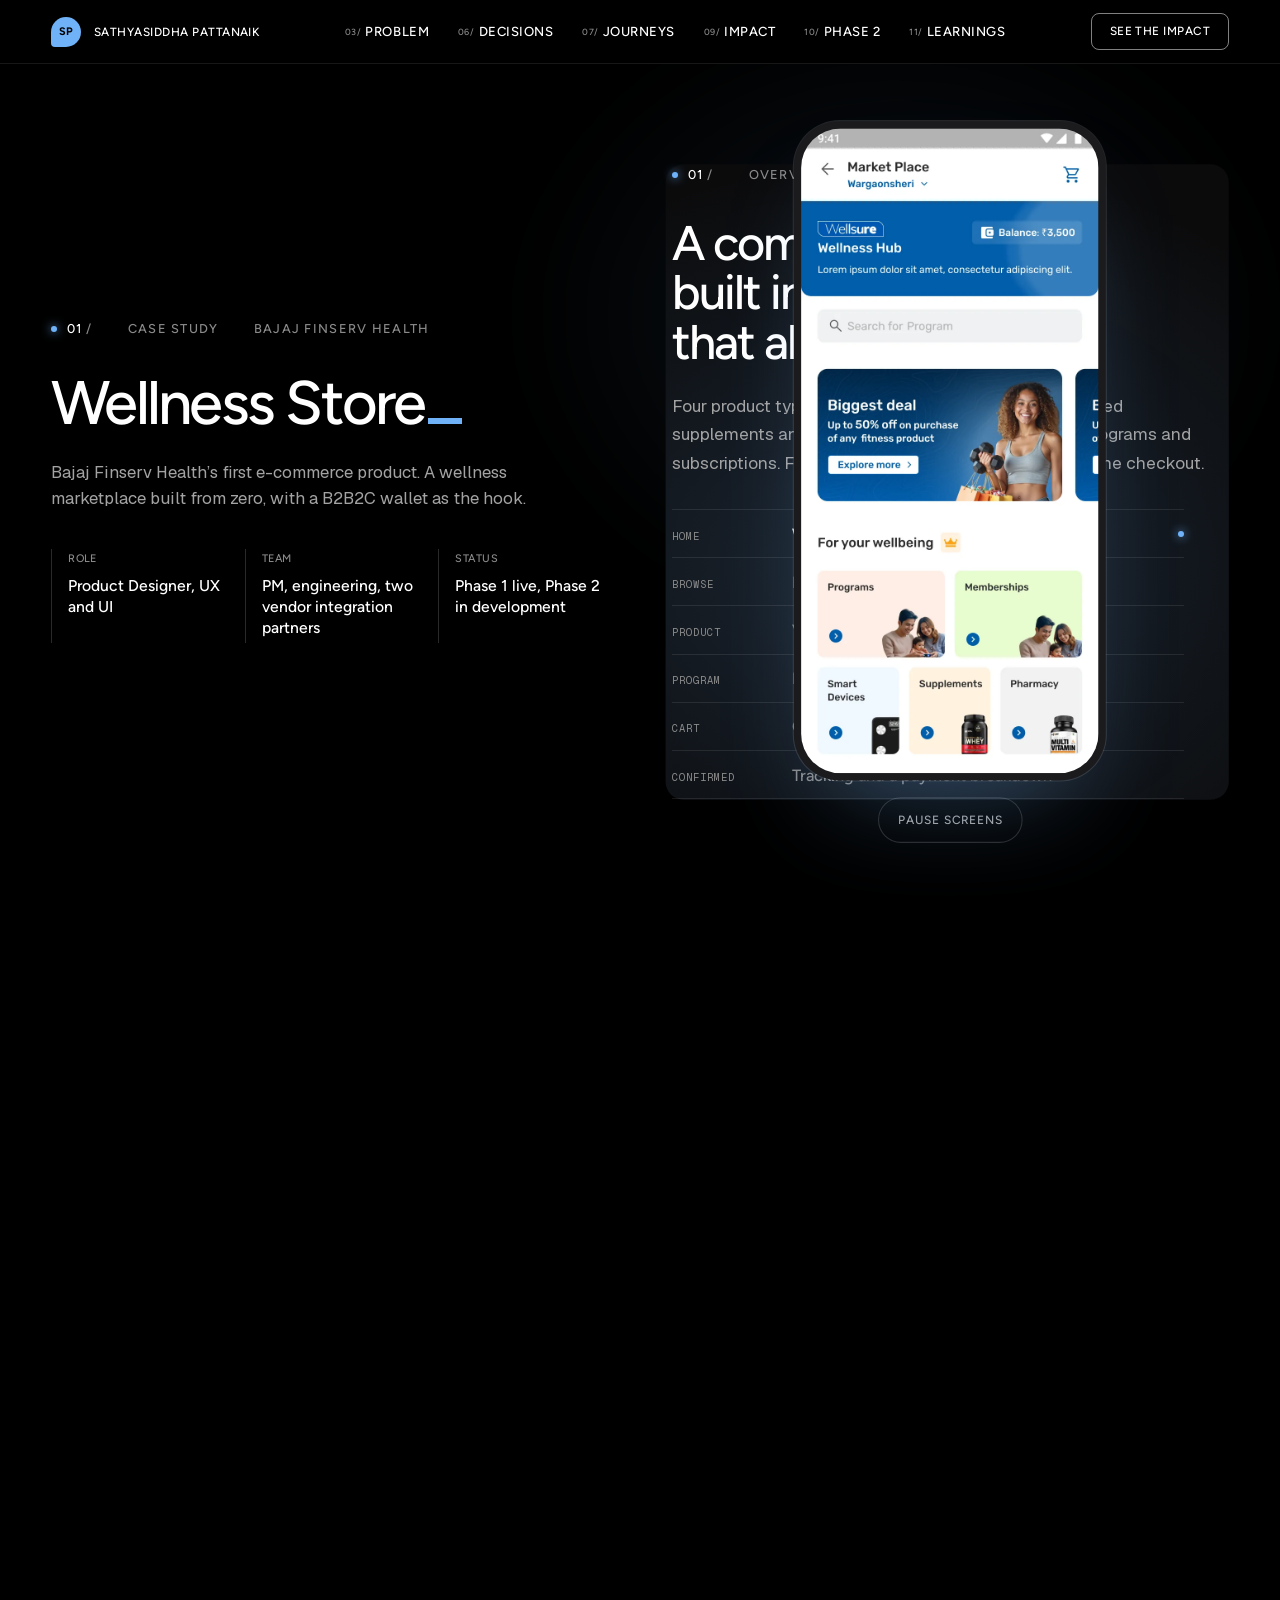
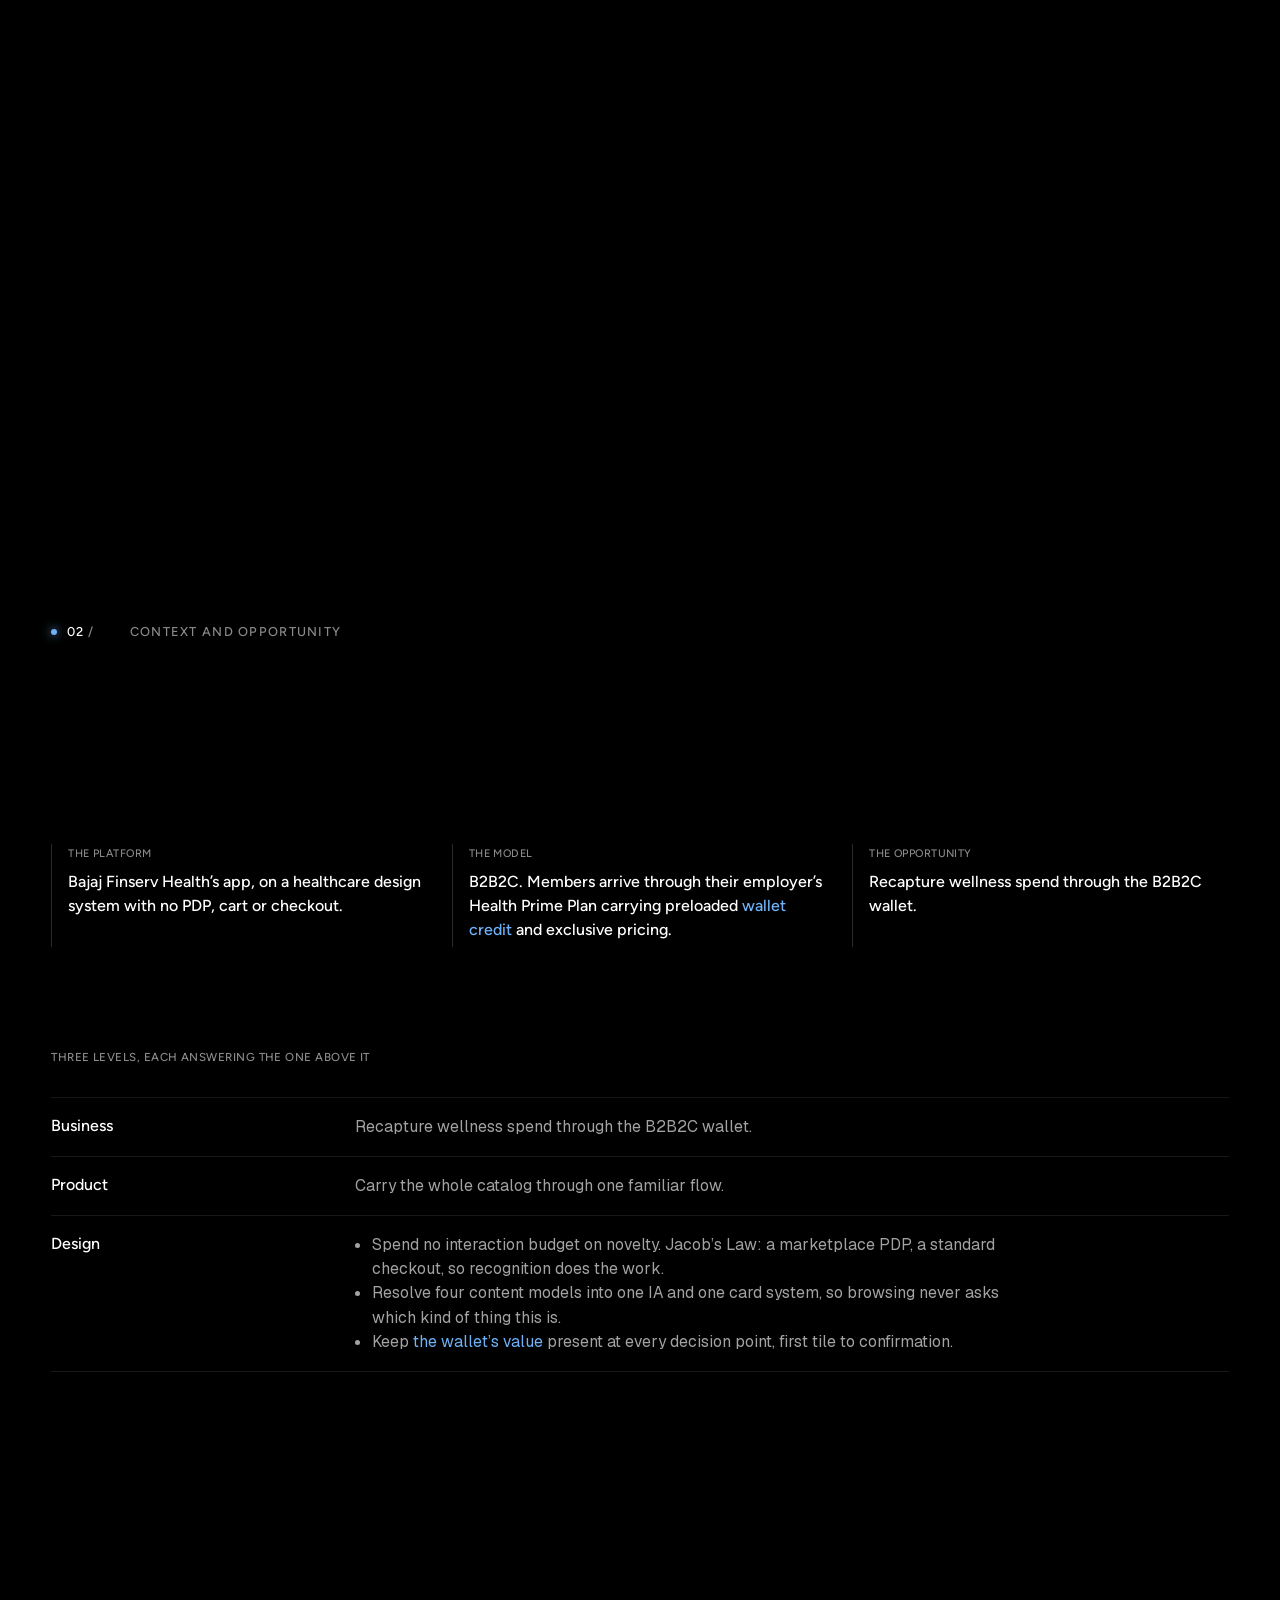
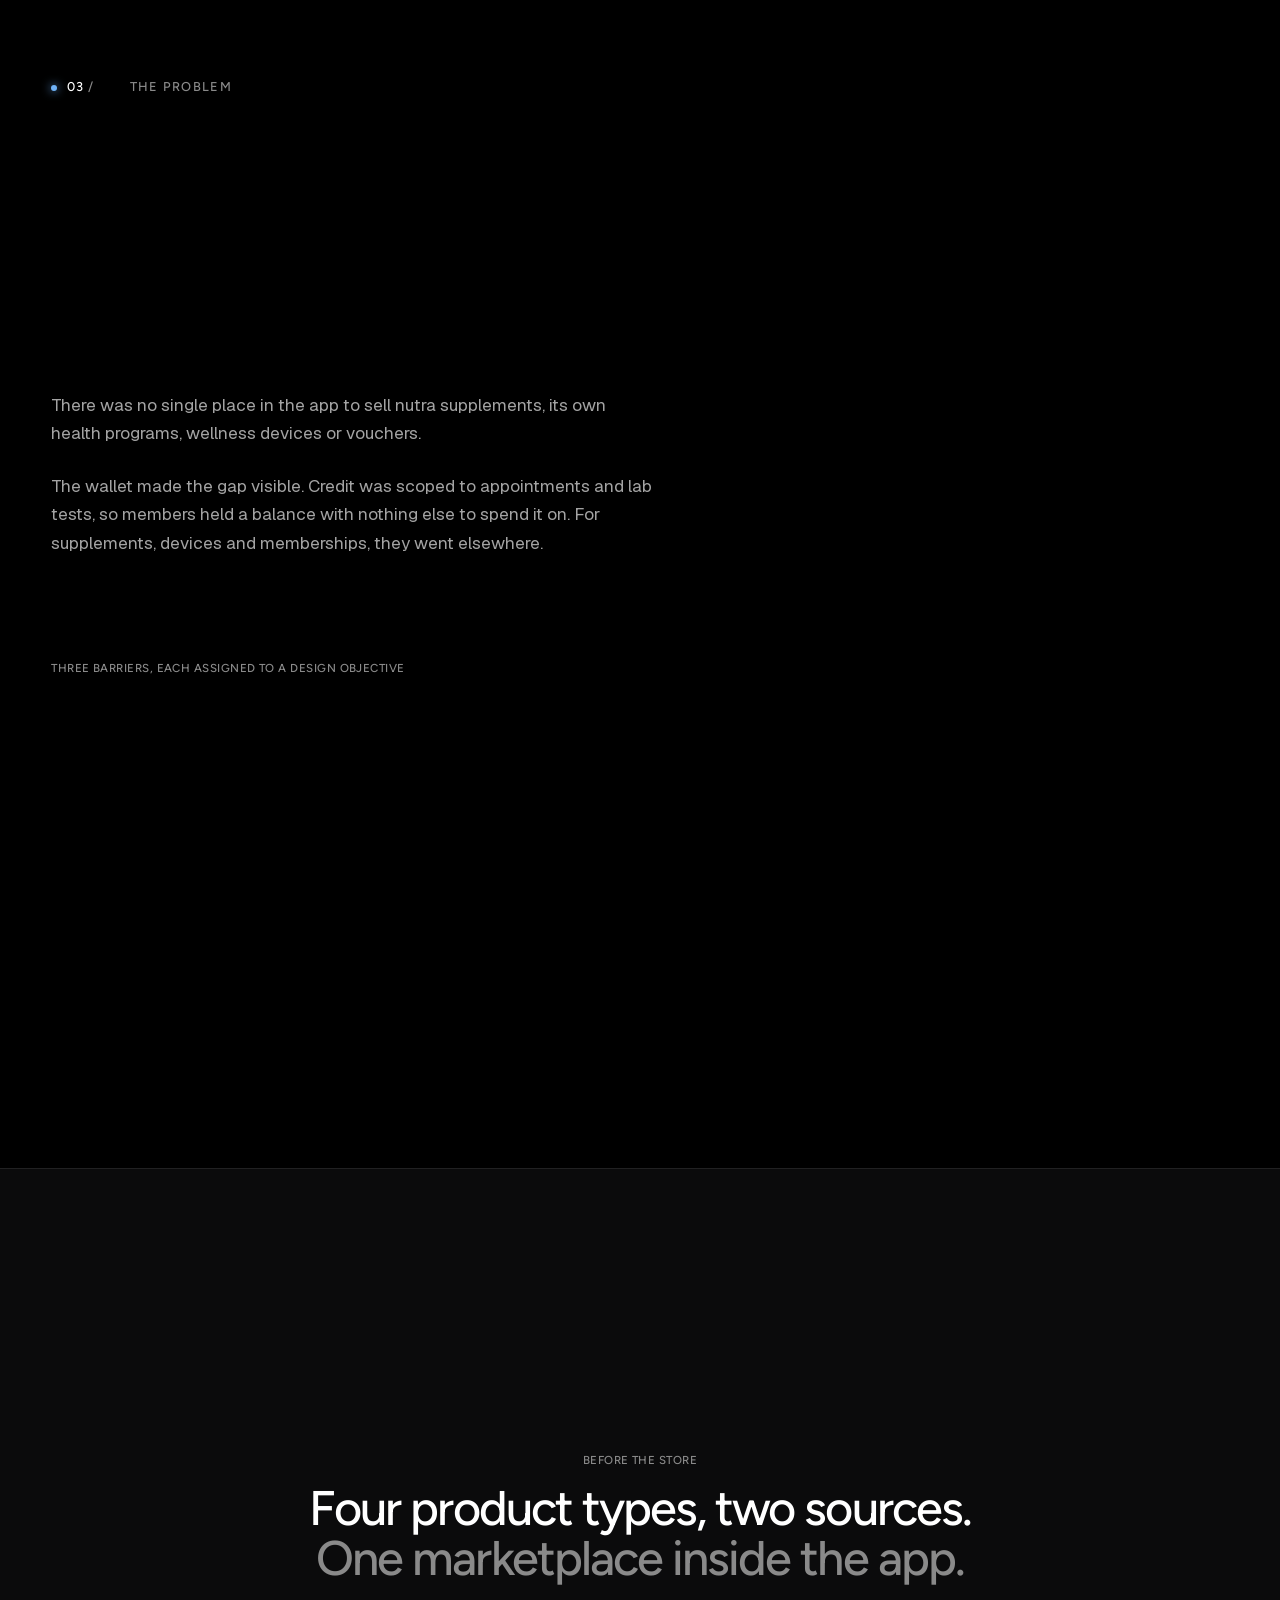
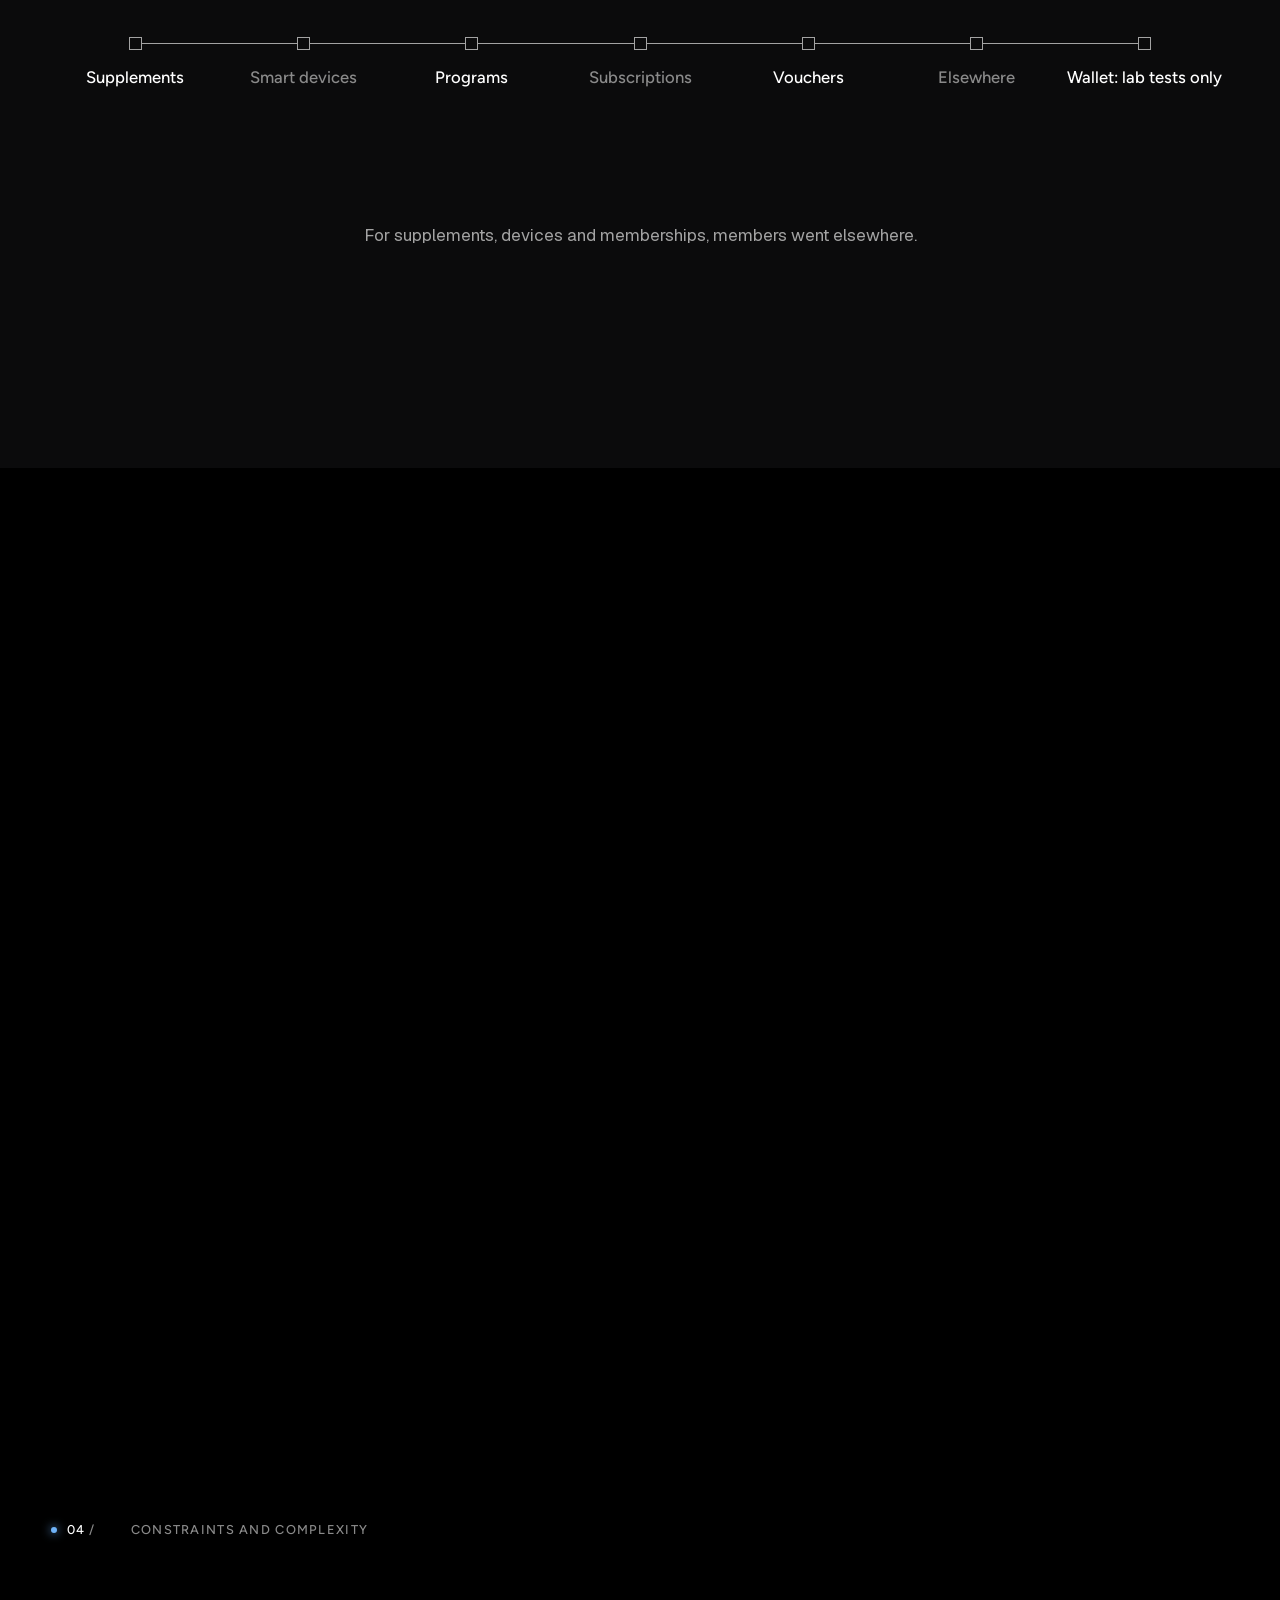
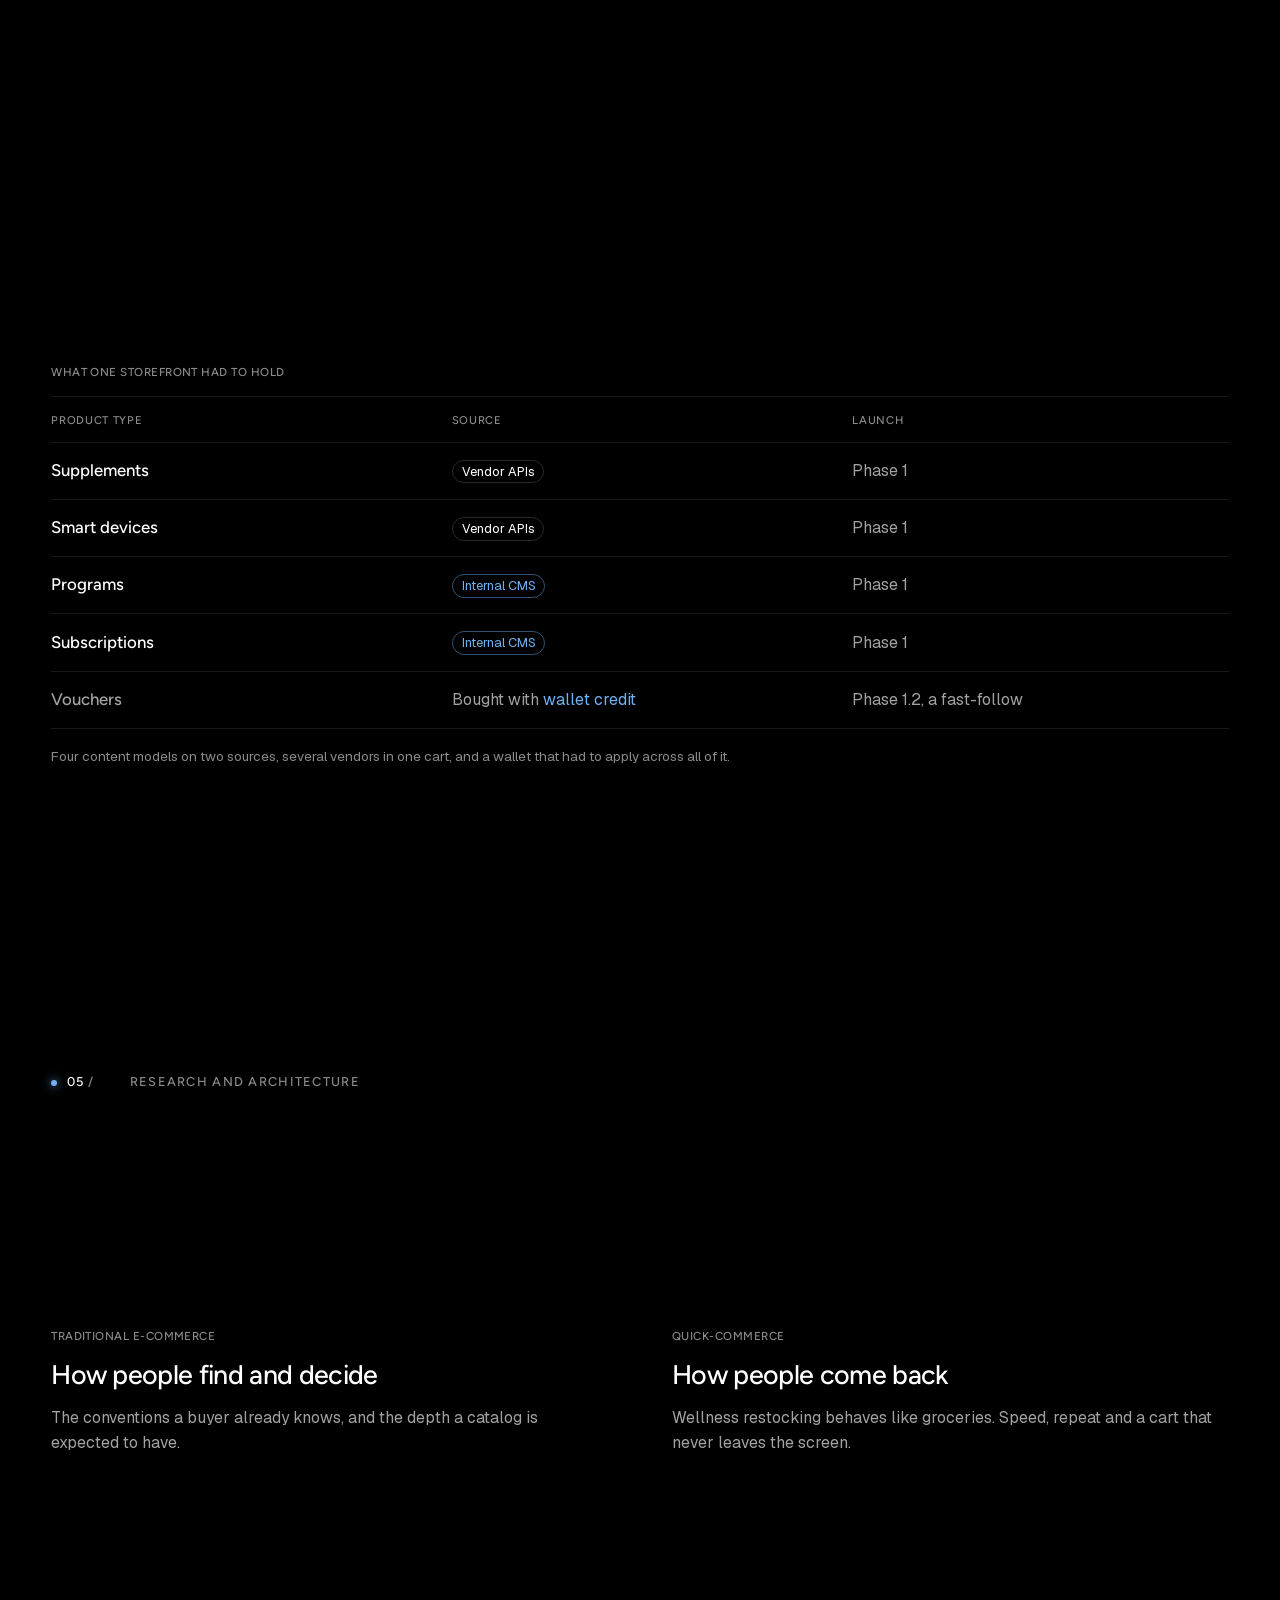
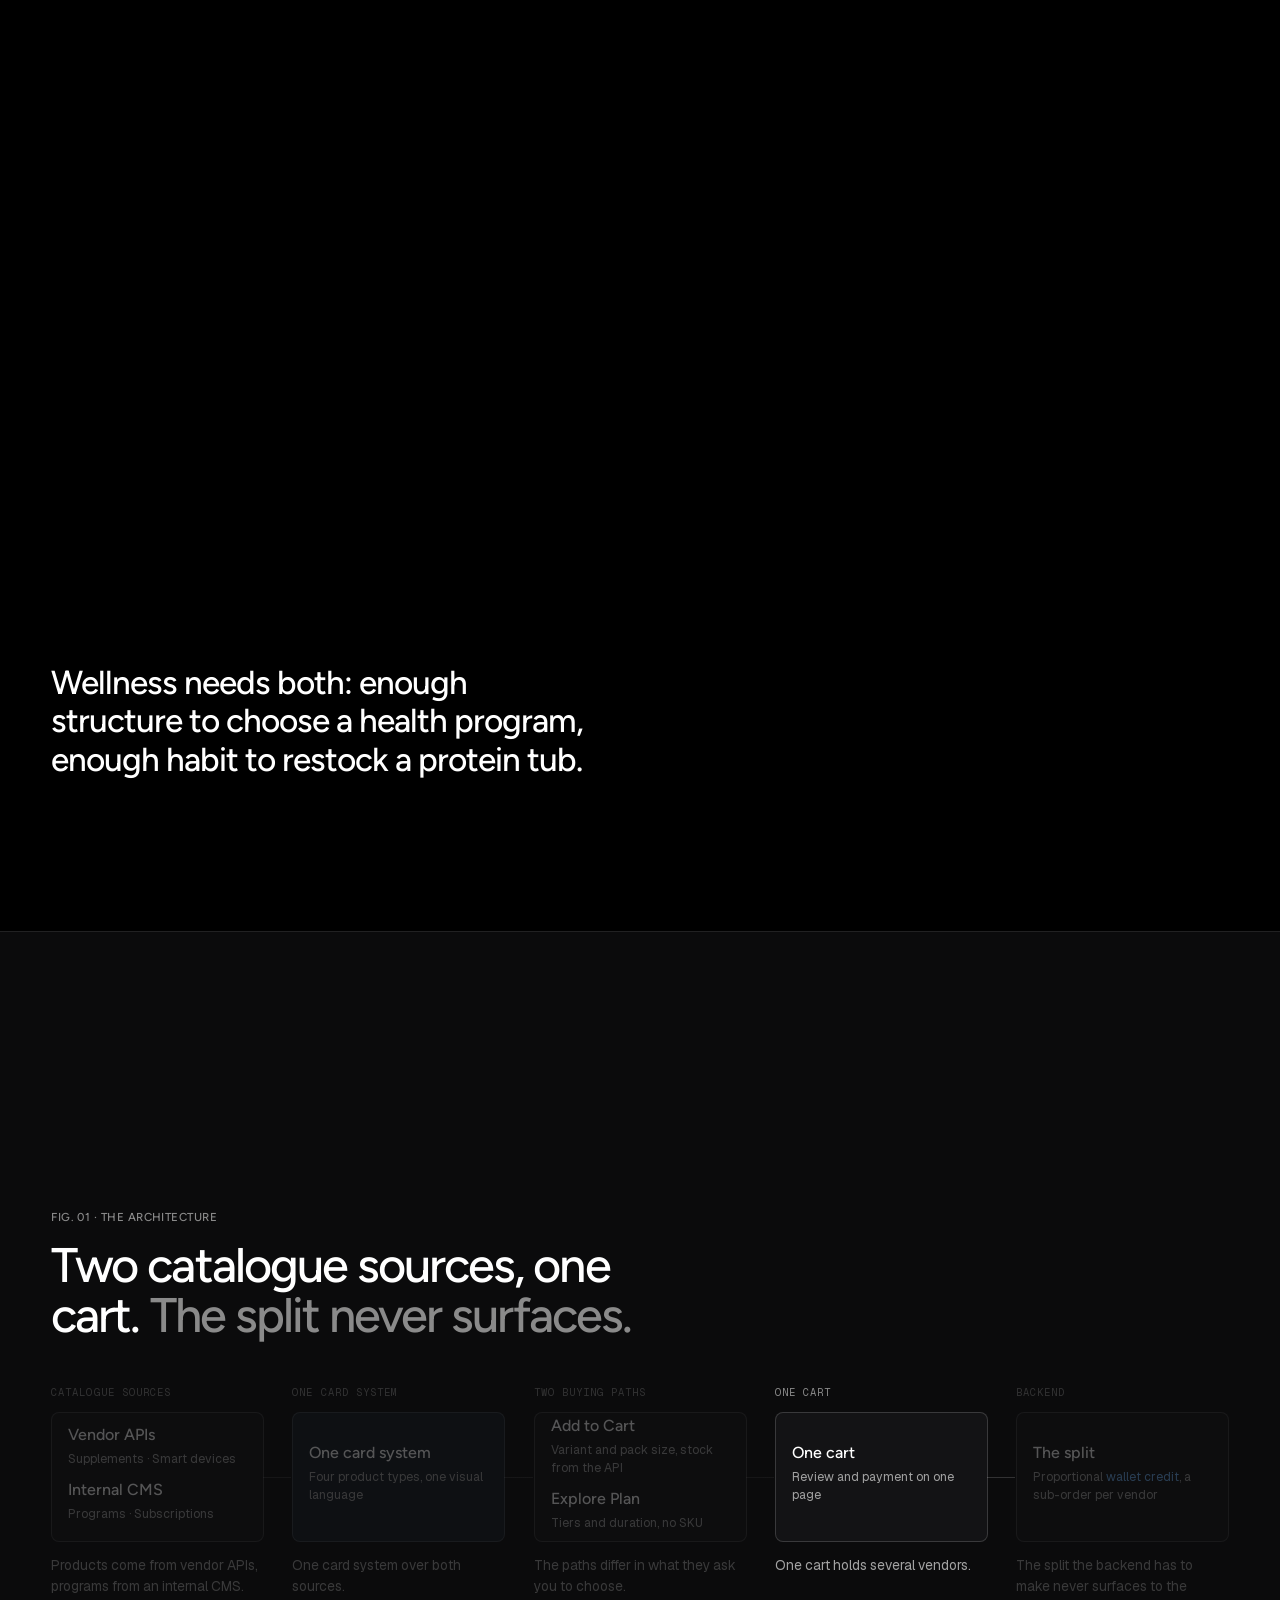
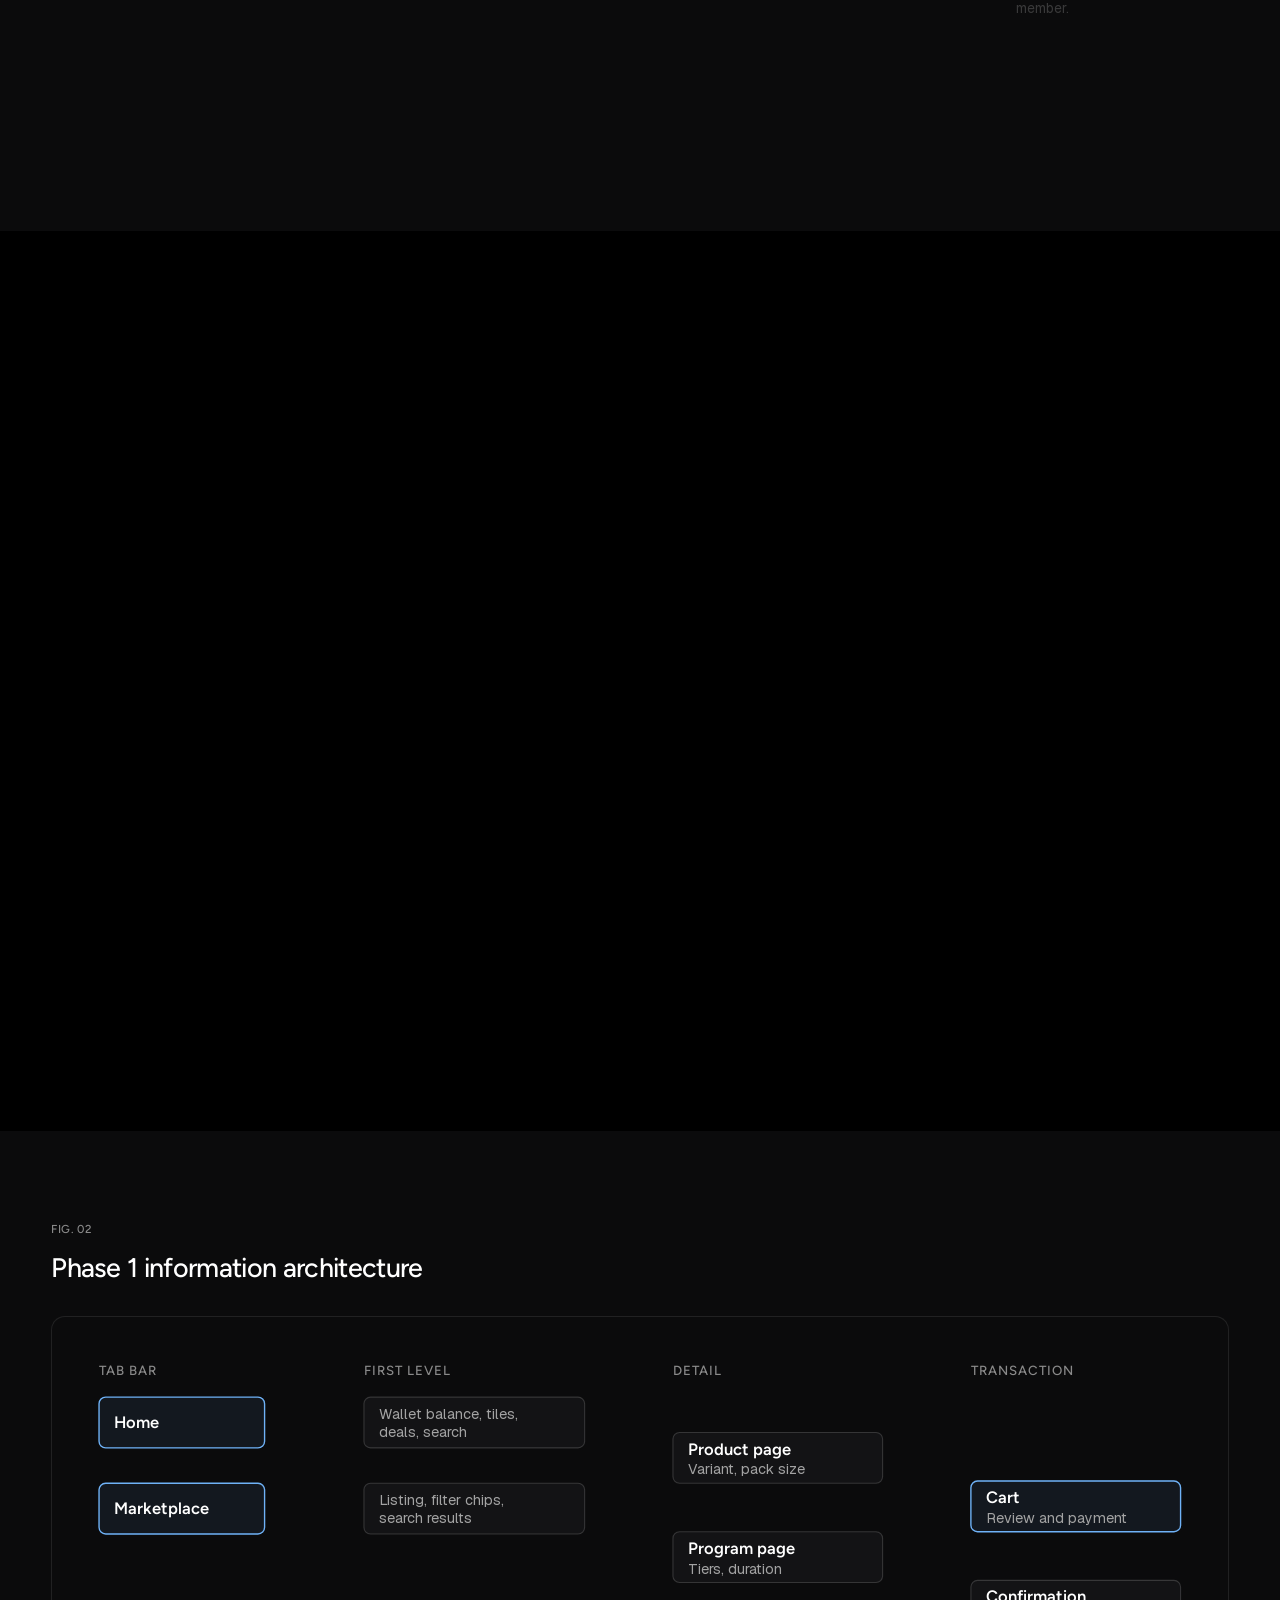
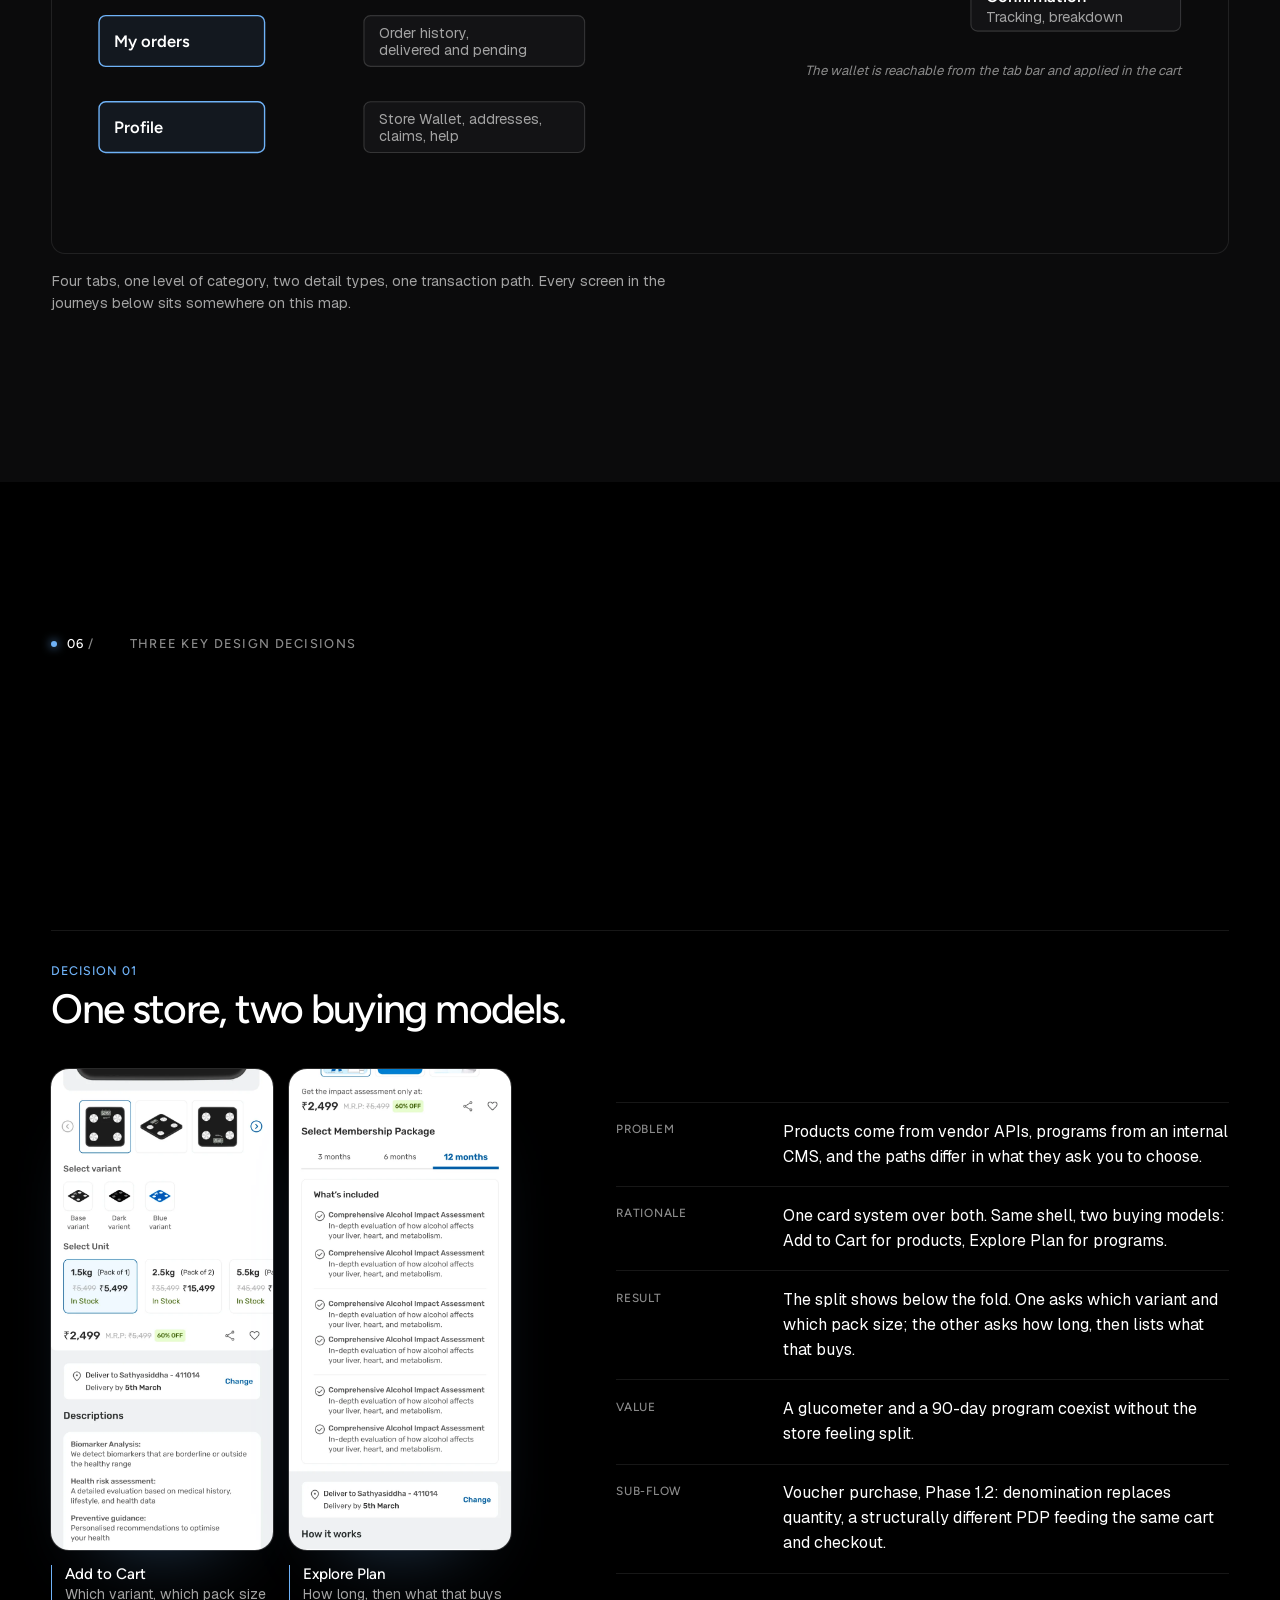
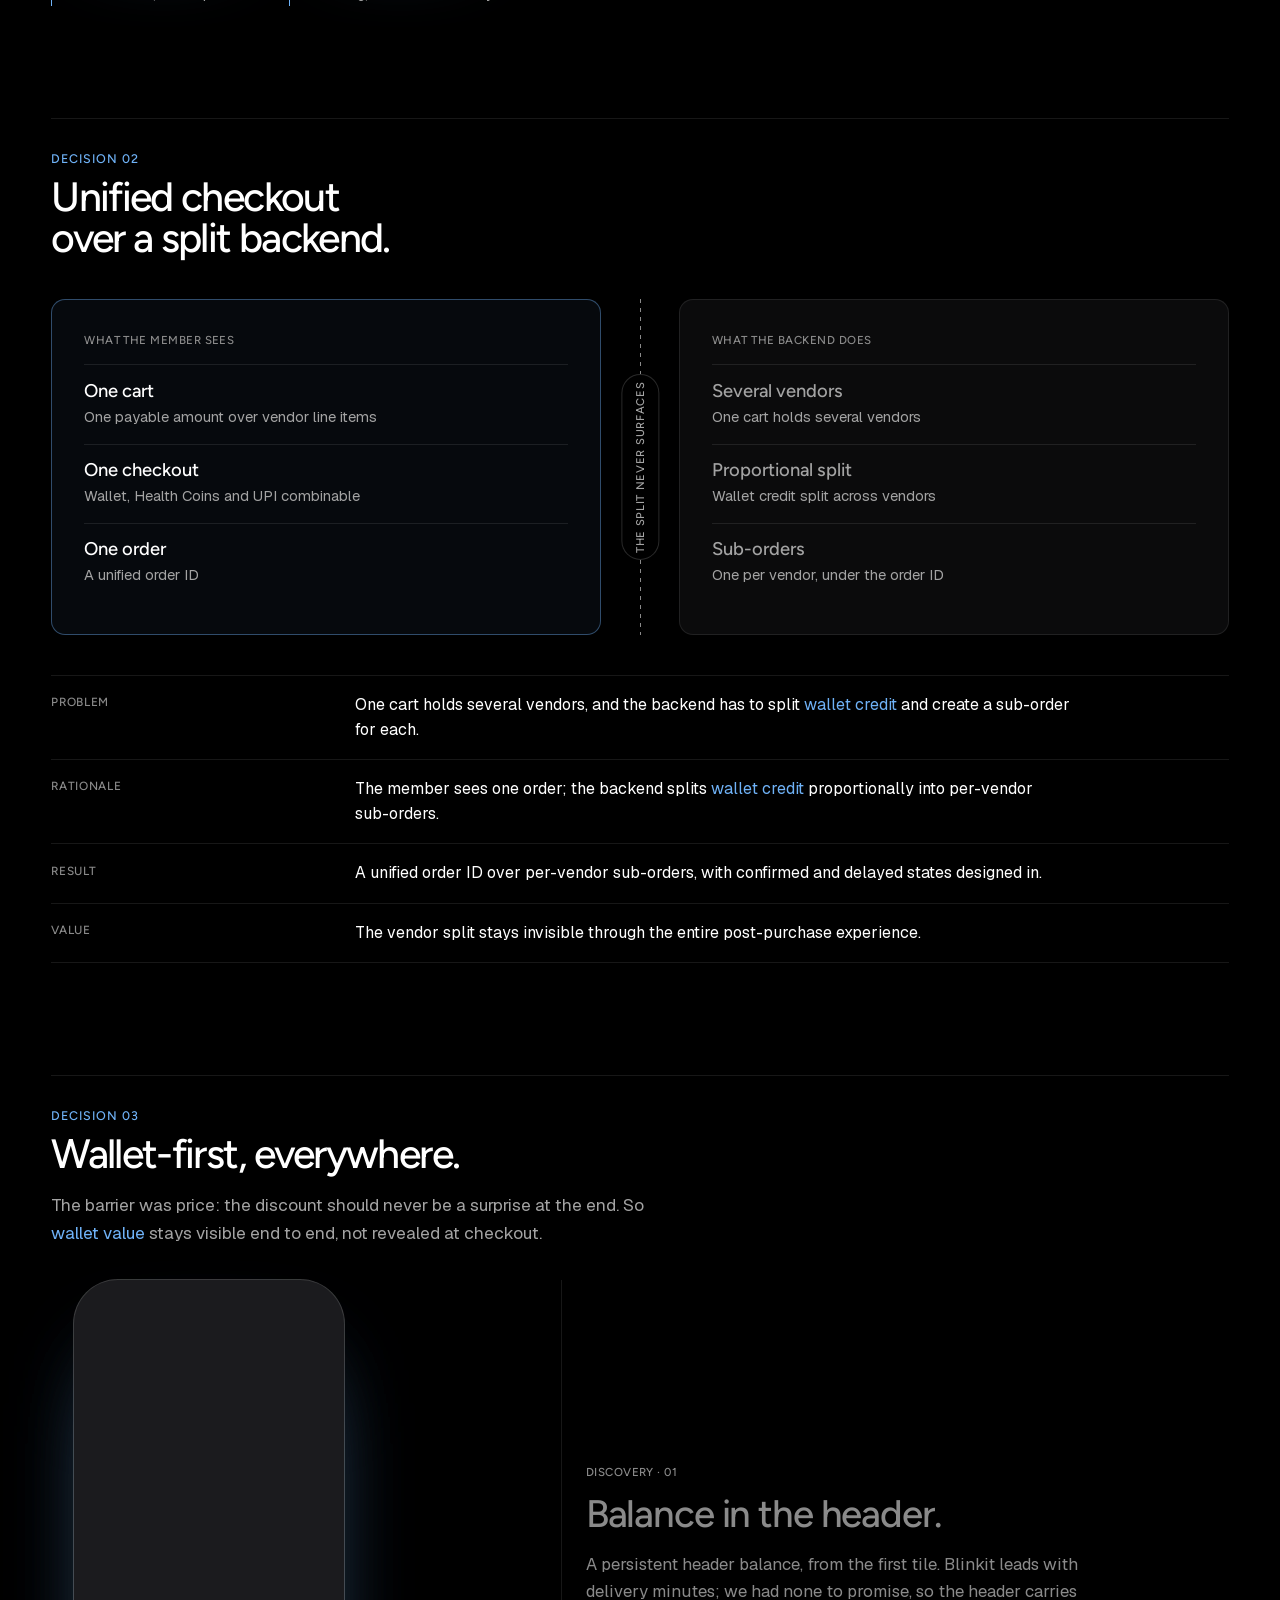
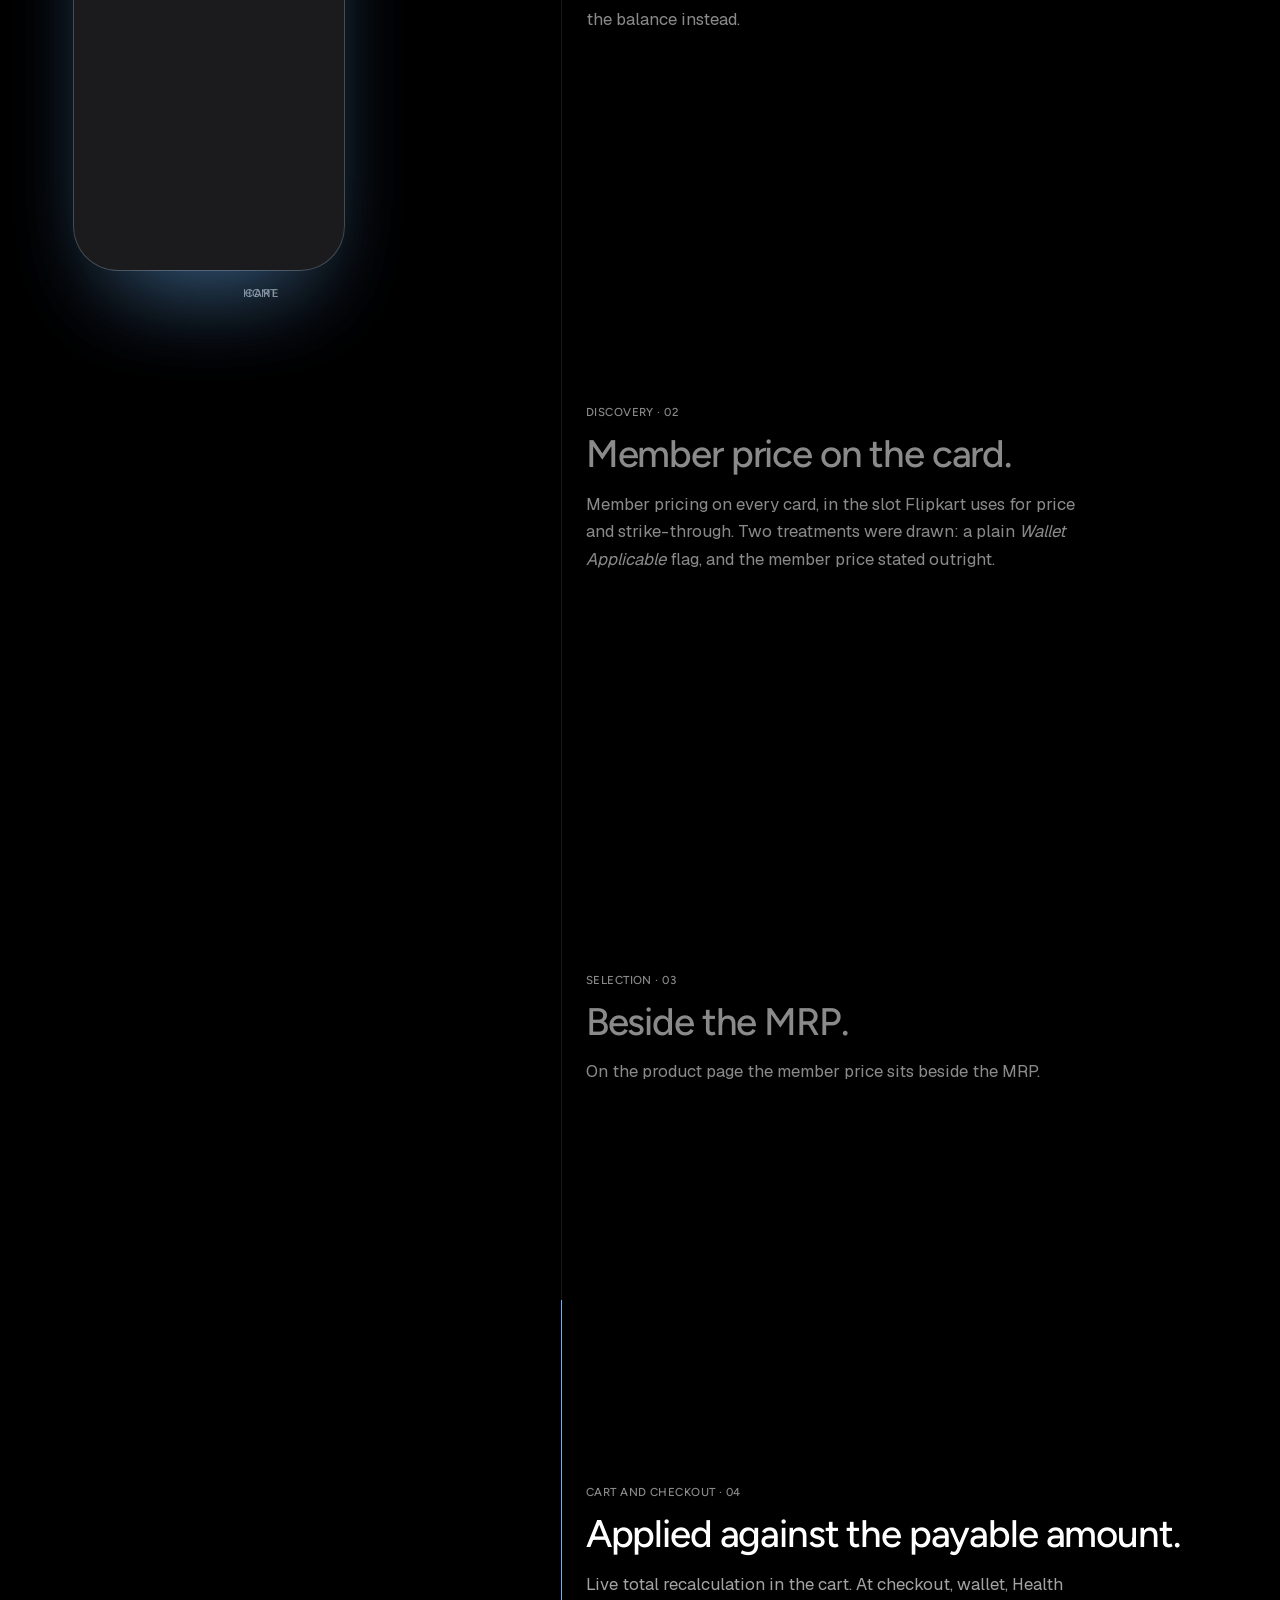
==== commit 1c86d360: "UI/UX audit fixes: contrast, reduced motion, chapters menu, WebP images Lighter grey token, skip lin" ====
--- a/index.html
+++ b/index.html
@@ -16,12 +16,12 @@
 <script>document.documentElement.classList.add('js');</script>
 </head>
 <body>
-<a class="skip" href="#built">Skip to the case study</a>
+<a class="skip" href="#context">Skip to the case study</a>
 
 <header class="bar" aria-label="Case study">
-  <a class="bar-id" href="https://uxsiddha.github.io/home"><b>SP</b><span>Sathyasiddha Pattanaik</span></a>
+  <a class="bar-id" href="https://uxsiddha.github.io/home" aria-label="Sathyasiddha Pattanaik, portfolio home"><b>SP</b><span>Sathyasiddha Pattanaik</span></a>
   <nav class="bar-nav" aria-label="Chapters">
-    <a class="slink" href="#problem"><sup>01/</sup>Problem</a><a class="slink" href="#decisions"><sup>02/</sup>Decisions</a><a class="slink" href="#journeys"><sup>03/</sup>Journeys</a><a class="slink" href="#impact"><sup>04/</sup>Impact</a><a class="slink" href="#phase2"><sup>05/</sup>Phase 2</a><a class="slink" href="#learnings"><sup>06/</sup>Learnings</a>
+    <a class="slink" href="#problem"><sup>03/</sup>Problem</a><a class="slink" href="#decisions"><sup>06/</sup>Decisions</a><a class="slink" href="#journeys"><sup>07/</sup>Journeys</a><a class="slink" href="#impact"><sup>09/</sup>Impact</a><a class="slink" href="#phase2"><sup>10/</sup>Phase 2</a><a class="slink" href="#learnings"><sup>11/</sup>Learnings</a>
   </nav>
   <a class="btn btn-solid" href="#impact">See the impact</a>
   <span class="bar-progress" aria-hidden="true"><i></i></span>
@@ -49,12 +49,12 @@
       <div class="a-phone">
         <figure class="device" id="hero-device">
           <div class="swap">
-            <img class="is-on" src="public/screens/journeys/home.png" width="720" height="1560" alt="Home: wallet balance in the header above entitlement tiles." fetchpriority="high" decoding="async">
-            <img src="public/screens/journeys/listing.png" width="720" height="1560" alt="Listing: filter chips above product cards." loading="lazy" decoding="async">
-            <img src="public/screens/pdp-product.png" width="720" height="1560" alt="Product page: variant swatches above a unit selector giving each pack size its own price and stock state." loading="lazy" decoding="async">
-            <img src="public/screens/pdp-program.png" width="720" height="1560" alt="Program page: a Select Membership Package tab row above a What&apos;s included checklist." loading="lazy" decoding="async">
-            <img src="public/screens/journeys/cart.png" width="720" height="1560" alt="Cart: one payable amount over vendor line items with quantity steppers." loading="lazy" decoding="async">
-            <img src="public/screens/journeys/confirmation.png" width="720" height="1560" alt="Confirmation: order placed, with tracking and a payment breakdown." loading="lazy" decoding="async">
+            <img class="is-on" src="public/screens/journeys/home.webp" width="720" height="1560" alt="Home: wallet balance in the header above entitlement tiles." fetchpriority="high" decoding="async">
+            <img src="public/screens/journeys/listing.webp" width="720" height="1560" alt="Listing: filter chips above product cards." loading="lazy" decoding="async">
+            <img src="public/screens/pdp-product.webp" width="720" height="1560" alt="Product page: variant swatches above a unit selector giving each pack size its own price and stock state." loading="lazy" decoding="async">
+            <img src="public/screens/pdp-program.webp" width="720" height="1560" alt="Program page: a Select Membership Package tab row above a What&apos;s included checklist." loading="lazy" decoding="async">
+            <img src="public/screens/journeys/cart.webp" width="720" height="1560" alt="Cart: one payable amount over vendor line items with quantity steppers." loading="lazy" decoding="async">
+            <img src="public/screens/journeys/confirmation.webp" width="720" height="1560" alt="Confirmation: order placed, with tracking and a payment breakdown." loading="lazy" decoding="async">
           </div>
         </figure>
       </div>
@@ -187,10 +187,10 @@
   </div>
   <div class="screens screens-5" data-still>
     <figure class="scr"><img src="public/research/amazon.jpg" width="720" height="1561" alt="Amazon home: a search field with lens and voice input, a grid of category icons, a seasonal campaign row and a deals grid with discount and countdown labels." loading="lazy" decoding="async"><figcaption><span>Amazon &middot; took</span>A category grid, not a carousel. That fixed the fold: entitlement tiles above a banner.</figcaption></figure>
-    <figure class="scr"><img src="public/research/flipkart.jpg" width="720" height="1561" alt="Flipkart home: service tabs across the top, a search field, a category tab row, a personalised continue-browsing shelf and a suggested-for-you grid with ratings and struck-through prices." loading="lazy" decoding="async"><figcaption><span>Flipkart &middot; took</span>Price, strike-through and rating on the card itself. The member price sits in the same slot.</figcaption></figure>
-    <figure class="scr"><img src="public/research/zepto.jpg" width="720" height="1561" alt="Zepto home: a delivery-time promise, store tabs, emoji category tabs, a campaign banner, category tiles each carrying a starting price, a persistent cart pill and a Buy Again tab." loading="lazy" decoding="async"><figcaption><span>Zepto &middot; took</span>A price anchor on every tile and a Buy Again tab. Restocking is a different job from discovery.</figcaption></figure>
-    <figure class="scr"><img src="public/research/blinkit.jpg" width="720" height="1561" alt="Blinkit home: a store-proximity banner, a delivery time in minutes set as the largest thing on screen, a search field and a category tab row." loading="lazy" decoding="async"><figcaption><span>Blinkit &middot; adapted</span>Delivery time as the headline. We had no minutes to promise, so the header carries the balance instead.</figcaption></figure>
-    <figure class="scr"><img src="public/research/instamart.jpg" width="720" height="1561" alt="Swiggy Instamart: a mode switcher across Food, Instamart, Dineout and Scenes, a search field, and filter chips for store, offers and speed." loading="lazy" decoding="async"><figcaption><span>Instamart &middot; took</span>One app, several modes behind one switcher. The four product types sit under one card system for the same reason.</figcaption></figure>
+    <figure class="scr"><img src="public/research/flipkart.webp" width="720" height="1561" alt="Flipkart home: service tabs across the top, a search field, a category tab row, a personalised continue-browsing shelf and a suggested-for-you grid with ratings and struck-through prices." loading="lazy" decoding="async"><figcaption><span>Flipkart &middot; took</span>Price, strike-through and rating on the card itself. The member price sits in the same slot.</figcaption></figure>
+    <figure class="scr"><img src="public/research/zepto.webp" width="720" height="1561" alt="Zepto home: a delivery-time promise, store tabs, emoji category tabs, a campaign banner, category tiles each carrying a starting price, a persistent cart pill and a Buy Again tab." loading="lazy" decoding="async"><figcaption><span>Zepto &middot; took</span>A price anchor on every tile and a Buy Again tab. Restocking is a different job from discovery.</figcaption></figure>
+    <figure class="scr"><img src="public/research/blinkit.webp" width="720" height="1561" alt="Blinkit home: a store-proximity banner, a delivery time in minutes set as the largest thing on screen, a search field and a category tab row." loading="lazy" decoding="async"><figcaption><span>Blinkit &middot; adapted</span>Delivery time as the headline. We had no minutes to promise, so the header carries the balance instead.</figcaption></figure>
+    <figure class="scr"><img src="public/research/instamart.webp" width="720" height="1561" alt="Swiggy Instamart: a mode switcher across Food, Instamart, Dineout and Scenes, a search field, and filter chips for store, offers and speed." loading="lazy" decoding="async"><figcaption><span>Instamart &middot; took</span>One app, several modes behind one switcher. The four product types sit under one card system for the same reason.</figcaption></figure>
   </div>
   <div class="wrap sec-gap">
     <p class="pull">Wellness needs both: enough structure to choose a health program, enough habit to restock a protein tub.</p>
@@ -220,7 +220,7 @@
   <div class="wrap">
     <p class="kicker">Fig. 02</p>
     <h3 id="ia-h" class="h-sub">Phase 1 information architecture</h3>
-    <div class="plate" data-trace tabindex="0" aria-label="Information architecture diagram, scrolls sideways on small screens"><svg viewBox="0 0 1000 420" role="img" class="dia ia"
+    <div class="plate" data-trace tabindex="0" role="region" aria-label="Information architecture diagram, scrolls sideways on small screens"><svg viewBox="0 0 1000 420" role="img" class="dia ia"
              aria-label="Phase 1 information architecture. A four-tab bar carries Home, Marketplace, My orders and Profile. Home leads to category tiles, deals and a search field. Marketplace leads to a listing, which leads to either a product page or a program page; both lead to the cart, which leads to payment and then order confirmation. My orders leads to order history and tracking. Profile leads to the Store Wallet, saved addresses, claims and help.">
           <g aria-hidden="true">
             <text class="d-col" x="10" y="20">Tab bar</text>
@@ -301,8 +301,8 @@
       <div class="dec-body">
         <figure class="dec-pdp">
           <div class="pdp-pair">
-            <figure><img src="public/screens/pdp-product.png" width="720" height="1560" alt="Product page: variant swatches above a unit selector giving each pack size its own price and stock state." loading="lazy" decoding="async"><figcaption><b>Add to Cart</b>Which variant, which pack size</figcaption></figure>
-            <figure><img src="public/screens/pdp-program.png" width="720" height="1560" alt="Program page: a Select Membership Package tab row above a What&apos;s included checklist." loading="lazy" decoding="async"><figcaption><b>Explore Plan</b>How long, then what that buys</figcaption></figure>
+            <figure><img src="public/screens/pdp-product.webp" width="720" height="1560" alt="Product page: variant swatches above a unit selector giving each pack size its own price and stock state." loading="lazy" decoding="async"><figcaption><b>Add to Cart</b>Which variant, which pack size</figcaption></figure>
+            <figure><img src="public/screens/pdp-program.webp" width="720" height="1560" alt="Program page: a Select Membership Package tab row above a What&apos;s included checklist." loading="lazy" decoding="async"><figcaption><b>Explore Plan</b>How long, then what that buys</figcaption></figure>
           </div>
         </figure>
         <dl class="rows dec-rows">
@@ -354,11 +354,11 @@
   <div class="wrap story wallet-story" id="wallet-story">
     <div class="story-side">
       <div class="story-media">
-        <figure><div class="device"><img src="public/screens/wallet-flow/1-home.png" width="360" height="810" alt="Home: balance in the header." loading="lazy" decoding="async"></div><figcaption>Home</figcaption></figure>
-        <figure><div class="device"><img src="public/screens/wallet-flow/4-listing.png" width="360" height="810" alt="Listing: member pricing on the card." loading="lazy" decoding="async"></div><figcaption>Listing</figcaption></figure>
-        <figure><div class="device"><img src="public/screens/wallet-flow/6-product.png" width="360" height="810" alt="Product page: member price beside the MRP." loading="lazy" decoding="async"></div><figcaption>Product page</figcaption></figure>
-        <figure><div class="device"><img src="public/screens/wallet-flow/7-cart.png" width="360" height="810" alt="Cart: applied against the payable amount." loading="lazy" decoding="async"></div><figcaption>Cart</figcaption></figure>
-        <figure><div class="device"><img src="public/screens/wallet-flow/3-store-wallet.png" width="360" height="810" alt="Store Wallet: available balance against total balance, total saved, and a dated transaction list." loading="lazy" decoding="async"></div><figcaption>Store Wallet</figcaption></figure>
+        <figure><div class="device"><img src="public/screens/wallet-flow/1-home.webp" width="360" height="810" alt="Home: balance in the header." loading="lazy" decoding="async"></div><figcaption>Home</figcaption></figure>
+        <figure><div class="device"><img src="public/screens/wallet-flow/4-listing.webp" width="360" height="810" alt="Listing: member pricing on the card." loading="lazy" decoding="async"></div><figcaption>Listing</figcaption></figure>
+        <figure><div class="device"><img src="public/screens/wallet-flow/6-product.webp" width="360" height="810" alt="Product page: member price beside the MRP." loading="lazy" decoding="async"></div><figcaption>Product page</figcaption></figure>
+        <figure><div class="device"><img src="public/screens/wallet-flow/7-cart.webp" width="360" height="810" alt="Cart: applied against the payable amount." loading="lazy" decoding="async"></div><figcaption>Cart</figcaption></figure>
+        <figure><div class="device"><img src="public/screens/wallet-flow/3-store-wallet.webp" width="360" height="810" alt="Store Wallet: available balance against total balance, total saved, and a dated transaction list." loading="lazy" decoding="async"></div><figcaption>Store Wallet</figcaption></figure>
       </div>
     </div>
     <ol class="story-steps">
@@ -371,15 +371,15 @@
   </div>
   <div class="wrap">
     <div class="dec-c-foot">
-      <figure class="card-close"><img src="public/screens/wallet-flow/card-detail.png" width="320" height="148" alt="A listing card carrying a Wallet Applicable label between the pack size and the price." loading="lazy" decoding="async"><figcaption class="cap"><span>Close up</span>The card, with the Wallet Applicable flag between pack size and price.</figcaption></figure>
+      <figure class="card-close"><img src="public/screens/wallet-flow/card-detail.webp" width="320" height="148" alt="A listing card carrying a Wallet Applicable label between the pack size and the price." loading="lazy" decoding="async"><figcaption class="cap"><span>Close up</span>The card, with the Wallet Applicable flag between pack size and price.</figcaption></figure>
       <div>
         <dl class="rows dec-rows">
           <div><dt>Value</dt><dd>Reframes the visit from &ldquo;should I spend&rdquo; to &ldquo;I have credit to use&rdquo;.</dd></div>
           <div><dt>Also on</dt><dd>Profile, through the My Wellness Wallet entry, and search, where member pricing carries into frequently bought.</dd></div>
         </dl>
         <div class="also-shots">
-          <figure><img src="public/screens/wallet-flow/2-profile.png" width="360" height="810" alt="Profile: the My Wellness Wallet entry." loading="lazy" decoding="async"><figcaption>Profile</figcaption></figure>
-          <figure><img src="public/screens/wallet-flow/5-search.png" width="360" height="810" alt="Search: member pricing carried into frequently bought." loading="lazy" decoding="async"><figcaption>Search</figcaption></figure>
+          <figure><img src="public/screens/wallet-flow/2-profile.webp" width="360" height="810" alt="Profile: the My Wellness Wallet entry." loading="lazy" decoding="async"><figcaption>Profile</figcaption></figure>
+          <figure><img src="public/screens/wallet-flow/5-search.webp" width="360" height="810" alt="Search: member pricing carried into frequently bought." loading="lazy" decoding="async"><figcaption>Search</figcaption></figure>
         </div>
         <p class="caveat"><span class="tag-i">Interpretation</span> <span class="wallet">The wallet</span> is the B2B2C differentiator and the spine of the store&rsquo;s value proposition. It launched late in Phase 1 and remains early-volume, a strategic bet rather than a proven driver.</p>
       </div>
@@ -397,13 +397,13 @@
 
     <article class="journey">
       <div class="j-top"><h3 class="h-sub">Buying journey</h3><ol class="loop spine" aria-label="Buying journey steps"><li>Home</li><li>Browse</li><li>PDP</li><li>Cart</li><li>Checkout</li><li>Confirmation</li></ol></div>
-      <div class="strip" tabindex="0" aria-label="Buying journey screens, scrollable">
-        <figure><img src="public/screens/journeys/home.png" width="720" height="1560" alt="Home: wallet balance in the header above entitlement tiles." loading="lazy" decoding="async"><figcaption>Home</figcaption></figure>
-        <figure><img src="public/screens/journeys/listing.png" width="720" height="1560" alt="Listing: filter chips above product cards." loading="lazy" decoding="async"><figcaption>Browse</figcaption></figure>
-        <figure><img src="public/screens/pdp-product.png" width="720" height="1560" alt="Product page: variant swatches above a unit selector giving each pack size its own price and stock state." loading="lazy" decoding="async"><figcaption>PDP</figcaption></figure>
-        <figure><img src="public/screens/journeys/cart.png" width="720" height="1560" alt="Cart: one payable amount over vendor line items." loading="lazy" decoding="async"><figcaption>Cart</figcaption></figure>
-        <figure><img src="public/screens/journeys/checkout.png" width="720" height="1560" alt="Checkout: the combinable payment method list." loading="lazy" decoding="async"><figcaption>Checkout</figcaption></figure>
-        <figure><img src="public/screens/journeys/confirmation.png" width="720" height="1560" alt="Confirmation: order placed, with tracking and a payment breakdown." loading="lazy" decoding="async"><figcaption>Confirmation</figcaption></figure>
+      <div class="strip" tabindex="0" role="region" aria-label="Buying journey screens, scrollable">
+        <figure><img src="public/screens/journeys/home.webp" width="720" height="1560" alt="Home: wallet balance in the header above entitlement tiles." loading="lazy" decoding="async"><figcaption>Home</figcaption></figure>
+        <figure><img src="public/screens/journeys/listing.webp" width="720" height="1560" alt="Listing: filter chips above product cards." loading="lazy" decoding="async"><figcaption>Browse</figcaption></figure>
+        <figure><img src="public/screens/pdp-product.webp" width="720" height="1560" alt="Product page: variant swatches above a unit selector giving each pack size its own price and stock state." loading="lazy" decoding="async"><figcaption>PDP</figcaption></figure>
+        <figure><img src="public/screens/journeys/cart.webp" width="720" height="1560" alt="Cart: one payable amount over vendor line items." loading="lazy" decoding="async"><figcaption>Cart</figcaption></figure>
+        <figure><img src="public/screens/journeys/checkout.webp" width="720" height="1560" alt="Checkout: the combinable payment method list." loading="lazy" decoding="async"><figcaption>Checkout</figcaption></figure>
+        <figure><img src="public/screens/journeys/confirmation.webp" width="720" height="1560" alt="Confirmation: order placed, with tracking and a payment breakdown." loading="lazy" decoding="async"><figcaption>Confirmation</figcaption></figure>
       </div>
       <dl class="rows">
         <div><dt>Designed</dt><dd>Four fixed entry tiles. One card system across product types. Two PDP models. Multi-vendor single cart. Combinable payment methods.</dd></div>
@@ -413,9 +413,9 @@
 
     <article class="journey">
       <div class="j-top"><h3 class="h-sub">Order and post-purchase journey</h3><ol class="loop spine" aria-label="Order journey steps"><li>Confirmation</li><li>Order summary</li><li>Delivery states</li><li>Saved addresses</li><li>Reorder</li></ol></div>
-      <div class="strip" tabindex="0" aria-label="Order and post-purchase journey screens, scrollable">
-        <figure><img src="public/screens/journeys/orders.png" width="720" height="1560" alt="My orders: history showing delivered, pending and cancelled states against unified order IDs." loading="lazy" decoding="async"><figcaption>Order history</figcaption></figure>
-        <figure><img src="public/screens/journeys/address.png" width="720" height="1560" alt="Saved addresses with an edit and delete action sheet." loading="lazy" decoding="async"><figcaption>Saved addresses</figcaption></figure>
+      <div class="strip" tabindex="0" role="region" aria-label="Order and post-purchase journey screens, scrollable">
+        <figure><img src="public/screens/journeys/orders.webp" width="720" height="1560" alt="My orders: history showing delivered, pending and cancelled states against unified order IDs." loading="lazy" decoding="async"><figcaption>Order history</figcaption></figure>
+        <figure><img src="public/screens/journeys/address.webp" width="720" height="1560" alt="Saved addresses with an edit and delete action sheet." loading="lazy" decoding="async"><figcaption>Saved addresses</figcaption></figure>
       </div>
       <dl class="rows">
         <div><dt>Designed</dt><dd>Unified order ID over per-vendor sub-orders. Confirmed and delayed states. Saved address management. Order history.</dd></div>
@@ -452,8 +452,8 @@
     <div class="sec-gap">
       <p class="kicker">Behind the scenes</p>
       <div class="bts">
-        <figure class="open"><img src="public/bts/prototype-wiring.png" width="1350" height="810" alt="A Figma prototype view of the Phase 2 flow: frames laid out in a row with connection arrows running between them, several crossing back on themselves." loading="lazy" decoding="async"><figcaption class="cap">Prototype wiring for the Phase 2 flow. Every arrow is a route someone has to be able to take, and every one that crosses back is a dead end found before it cost anything.</figcaption></figure>
-        <figure class="open"><img src="public/bts/desk.jpg" width="1050" height="1400" alt="A desk: a monitor running Figma, a laptop beside it, and an open notebook of hand-drawn wireframes with a pen across the page." loading="lazy" decoding="async"><figcaption class="cap">The fold gets settled on paper first. It is cheaper to redraw a hierarchy in a notebook than to argue with it in Figma.</figcaption></figure>
+        <figure class="open"><img src="public/bts/prototype-wiring.webp" width="1350" height="810" alt="A Figma prototype view of the Phase 2 flow: frames laid out in a row with connection arrows running between them, several crossing back on themselves." loading="lazy" decoding="async"><figcaption class="cap">Prototype wiring for the Phase 2 flow. Every arrow is a route someone has to be able to take, and every one that crosses back is a dead end found before it cost anything.</figcaption></figure>
+        <figure class="open"><img src="public/bts/desk.webp" width="1050" height="1400" alt="A desk: a monitor running Figma, a laptop beside it, and an open notebook of hand-drawn wireframes with a pen across the page." loading="lazy" decoding="async"><figcaption class="cap">The fold gets settled on paper first. It is cheaper to redraw a hierarchy in a notebook than to argue with it in Figma.</figcaption></figure>
       </div>
       <p class="body">Most of the work was smaller than a decision. Choosing a stepper over a chip. Extending a healthcare component instead of drawing a new one. Moving a balance eight pixels so it clears the wordmark. The three calls above are what survived; this is the middle they came out of.</p>
     </div>
@@ -473,7 +473,7 @@
     </div>
     <figure class="chart-figure sec-gap">
       <p class="kicker">Fig. 03 &middot; Monthly revenue, &#8377; lakh <span class="tag-m">Measured</span></p>
-      <div class="plate chart-scroll" data-trace><svg class="chart" viewBox="0 0 1200 470" role="img"
+      <div class="plate chart-scroll" data-trace tabindex="0" role="region" aria-label="Revenue chart, scrolls sideways on small screens"><svg class="chart" viewBox="0 0 1200 470" role="img"
              aria-label="Line chart of monthly revenue for the Wellness Store, July 2025 to June 2026, in lakh rupees. It climbs from 0.4 in July 2025 to a peak of 11.6 in April 2026, then falls for three months to 4.2 in June 2026."
              preserveAspectRatio="xMidYMid meet">
           <g aria-hidden="true">
@@ -572,11 +572,11 @@
     </ol>
     <article class="journey">
       <div class="j-top"><h3 class="h-sub">Trust and discovery <i class="chip">In development</i></h3><ol class="loop spine" aria-label="Trust and discovery steps"><li>Home</li><li>Category</li><li>Sub-category</li><li>Shop by concern</li></ol></div>
-      <div class="strip" tabindex="0" aria-label="Trust and discovery journey screens, scrollable">
-        <figure><img src="public/screens/phase2/home.png" width="360" height="810" alt="Phase 2 home: category tabs across the top, a brand banner, and a deals row beneath." loading="lazy" decoding="async"><figcaption>Home</figcaption></figure>
-        <figure><img src="public/screens/phase2/category.png" width="360" height="810" alt="Categories: Health Devices and Diagnostics as a tile grid of BP monitors, glucometers, CGM devices and test kits, with Wearables and Smart Health Tech below." loading="lazy" decoding="async"><figcaption>Category</figcaption></figure>
-        <figure><img src="public/screens/phase2/devices.png" width="360" height="810" alt="Devices category: a left-hand category rail beside a filtered product grid." loading="lazy" decoding="async"><figcaption>Sub-category</figcaption></figure>
-        <figure><img src="public/screens/phase2/concern.png" width="360" height="810" alt="Shop by concern: a Diabetes header over Shop by Product type filters, product cards and a trending row." loading="lazy" decoding="async"><figcaption>Shop by concern</figcaption></figure>
+      <div class="strip" tabindex="0" role="region" aria-label="Trust and discovery journey screens, scrollable">
+        <figure><img src="public/screens/phase2/home.webp" width="360" height="810" alt="Phase 2 home: category tabs across the top, a brand banner, and a deals row beneath." loading="lazy" decoding="async"><figcaption>Home</figcaption></figure>
+        <figure><img src="public/screens/phase2/category.webp" width="360" height="810" alt="Categories: Health Devices and Diagnostics as a tile grid of BP monitors, glucometers, CGM devices and test kits, with Wearables and Smart Health Tech below." loading="lazy" decoding="async"><figcaption>Category</figcaption></figure>
+        <figure><img src="public/screens/phase2/devices.webp" width="360" height="810" alt="Devices category: a left-hand category rail beside a filtered product grid." loading="lazy" decoding="async"><figcaption>Sub-category</figcaption></figure>
+        <figure><img src="public/screens/phase2/concern.webp" width="360" height="810" alt="Shop by concern: a Diabetes header over Shop by Product type filters, product cards and a trending row." loading="lazy" decoding="async"><figcaption>Shop by concern</figcaption></figure>
       </div>
     </article>
     <div class="brand sec-gap">
@@ -591,7 +591,7 @@
         </dl>
         <p class="caveat">The org prioritised it into development. It has not shipped, so there is nothing here to claim.</p>
       </div>
-      <figure class="brand-page device scrollshot"><img src="public/screens/phase2/brand-full.png" width="360" height="1724" alt="Brand page in full: an Accu-Chek hero banner with the product lineup, a Top deals row, Shop by Product type filters for glucometer, glucose strips and lancets, product cards with an Add action, an Explore more link, a 55% discount band and a 50% off row, above the bottom tab bar." loading="lazy" decoding="async"></figure>
+      <figure class="brand-page device scrollshot"><img src="public/screens/phase2/brand-full.webp" width="360" height="1724" alt="Brand page in full: an Accu-Chek hero banner with the product lineup, a Top deals row, Shop by Product type filters for glucometer, glucose strips and lancets, product cards with an Add action, an Explore more link, a 55% discount band and a 50% off row, above the bottom tab bar." loading="lazy" decoding="async"></figure>
     </div>
   </div>
 </section>
@@ -625,7 +625,7 @@
           <li><span class="k">04</span><span class="v">Extend into AI-driven personalization, building on the rule-based personalization already live.</span></li>
         </ol>
       </div>
-      <div class="a-phone"><figure class="device"><img src="public/screens/phase2/home.png" width="360" height="810" alt="Phase 2 home: category tabs across the top, a brand banner, and a deals row beneath." loading="lazy" decoding="async"></figure><p class="dev-cap">Phase 2 home &middot; in development</p></div>
+      <div class="a-phone"><figure class="device"><img src="public/screens/phase2/home.webp" width="360" height="810" alt="Phase 2 home: category tabs across the top, a brand banner, and a deals row beneath." loading="lazy" decoding="async"></figure><p class="dev-cap">Phase 2 home &middot; in development</p></div>
     </div>
   </div>
   <div class="wrap end">
--- a/kit.css
+++ b/kit.css
@@ -8,7 +8,7 @@
    ========================================================================= */
 :root {
   --bg: #000000; --bg-2: #0B0B0C; --bg-3: #131315; --bg-4: #1B1B1E;
-  --fg: #FFFFFF; --fg-2: #A3A3A3; --fg-3: #6B6B6B;
+  --fg: #FFFFFF; --fg-2: #A3A3A3; --fg-3: #8A8A8A;
   --line: rgba(255, 255, 255, 0.09); --line-2: rgba(255, 255, 255, 0.16);
   --accent-rgb: 255, 122, 26;
   --accent: rgb(var(--accent-rgb)); --accent-2: #FFA866; --accent-soft: rgba(var(--accent-rgb), 0.10);
@@ -75,6 +75,19 @@
 .bar-progress { position: absolute; left: 0; right: 0; bottom: -1px; height: 1px; }
 .bar-progress i { display: block; height: 100%; background: var(--signal); transform-origin: left; transform: scaleX(0); }
 @media (max-width: 1080px) { .bar-nav { display: none; } .bar .btn { margin-left: auto; } .bar-id span { display: none; } }
+/* the Chapters menu, below 1080px (chapterMenu in the page script) */
+.bar-menu { display: none; }
+@media (max-width: 1080px) {
+  .bar { gap: 0.75rem; }
+  .bar-menu { display: inline-flex; align-items: center; min-height: 2.5rem; margin-left: auto; padding: 0 0.9rem; border: 1px solid rgba(255, 255, 255, 0.5); border-radius: var(--r); background: none; color: var(--fg); font: 500 0.74rem/1 var(--display); letter-spacing: 0.04em; text-transform: uppercase; cursor: pointer; }
+  .bar-menu::after { content: ''; width: 6px; height: 6px; margin: -3px 0 0 0.55rem; border-right: 1.5px solid currentColor; border-bottom: 1.5px solid currentColor; transform: rotate(45deg); transition: transform 0.25s var(--ease); }
+  .bar-menu[aria-expanded="true"]::after { margin-top: 3px; transform: rotate(-135deg); }
+  .bar .btn { margin-left: 0; }
+  .bar-nav.is-open { display: flex; position: absolute; top: 100%; left: 0; right: 0; flex-direction: column; gap: 0; margin: 0; padding: 0.25rem var(--gutter) 1rem; background: var(--bg); border-bottom: 1px solid var(--line); }
+  .bar-nav.is-open a { display: flex; align-items: center; min-height: 3rem; border-bottom: 1px solid var(--line); text-decoration: none; }
+  .bar-nav.is-open a:last-child { border-bottom: 0; }
+}
+@media (max-width: 420px) { .bar .btn { padding-inline: 0.75rem; } }
 
 .sec { padding-block: clamp(6rem, 12vw, 11rem); }
 
@@ -146,8 +159,17 @@
 .story-stick .phone { z-index: 2; transition: transform 0.7s var(--ease), opacity 0.6s var(--ease); }
 .story-src { max-width: 22rem; margin: 1.2rem 0 0; font: 400 0.68rem/1.5 var(--mono); letter-spacing: 0.04em; text-align: center; color: var(--fg-3); }
 .story-steps { list-style: none; margin: 0; padding: 0; }
-.story-steps li { display: flex; flex-direction: column; justify-content: center; min-height: 72svh; padding-left: 1.5rem; border-left: 1px solid var(--line); opacity: 0.3; transition: opacity 0.6s var(--ease), border-color 0.6s var(--ease); }
-.story-steps li.is-on { opacity: 1; border-left-color: var(--accent); }
+.story-steps li { display: flex; flex-direction: column; justify-content: center; min-height: 72svh; padding-left: 1.5rem; border-left: 1px solid var(--line); transition: border-color 0.6s var(--ease); }
+.story-steps li.is-on { border-left-color: var(--accent); }
+/* a step not being read dims by colour, not opacity, so its text stays legible */
+.story-steps li h3, .story-steps li p:not(.st-k) { transition: color 0.6s var(--ease); }
+.story-steps li:not(.is-on) h3, .story-steps li:not(.is-on) p:not(.st-k) { color: var(--fg-3); }
+/* each step's own screen, shown inline when the story is not pinned (kit.js) */
+.st-media { display: none; }
+/* Pause / Play for a demo that plays itself (kit.js autoplay) */
+.ap-toggle { margin-top: 1rem; min-height: 2.75rem; padding: 0 1.1rem; border: 1px solid var(--line-2); border-radius: 999px; background: transparent; color: var(--fg-2); font: 500 0.72rem var(--display); letter-spacing: 0.06em; text-transform: uppercase; cursor: pointer; transition: color 0.2s, border-color 0.2s; }
+.ap-toggle:hover { color: var(--fg); border-color: var(--fg-3); }
+.st-media figcaption { margin-top: 0.8rem; font: 500 0.7rem/1.4 var(--display); letter-spacing: 0.06em; text-transform: uppercase; color: var(--fg-3); }
 .st-k { margin: 0 0 0.9rem; font: 400 0.72rem var(--mono); letter-spacing: 0.1em; text-transform: uppercase; color: var(--fg-3); }
 .story-steps h3 { margin: 0; font: 500 clamp(1.8rem, 3vw, 2.7rem)/1.06 var(--display); letter-spacing: -0.03em; color: var(--fg); }
 .story-steps p:not(.st-k) { max-width: 32rem; margin: 1rem 0 0; font-size: 1.05rem; line-height: 1.65; color: var(--fg-2); }
@@ -268,6 +290,9 @@
 .foot-links { display: flex; gap: 1.5rem; padding-left: 1rem; border-left: 1px solid var(--fg-2); }
 .foot-links a { color: var(--fg-2); }
 .foot-links a:hover { color: var(--fg); }
+/* touch targets: 44px on a phone for the bar's links and the footer's */
+.foot-links a { display: inline-block; padding-block: 0.75rem; }
+@media (max-width: 900px) { .bar .btn, .bar-menu { min-height: 2.75rem; } .bar-id { padding-block: 7px; } }
 
 /* ============================================================= black edition details */
 .label, .kicker, .cols dt, .bar-id, .bar-nav a, .btn, .st-k, .scr figcaption span, .foot-in, .phone-cap, .tools dt { font-family: var(--display) !important; font-weight: 500 !important; letter-spacing: 0.04em !important; }
@@ -291,6 +316,7 @@
 /* the scrolling band */
 .band { overflow: hidden; padding-block: clamp(2rem, 5vw, 4rem); border-block: 1px solid var(--line); }
 .band-track { display: flex; align-items: center; gap: clamp(1.5rem, 3vw, 3rem); width: max-content; animation: band 38s linear infinite; }
+.band:hover .band-track { animation-play-state: paused; }
 .band span { font: 500 clamp(3rem, 8vw, 7.5rem)/1 var(--display); letter-spacing: -0.045em; color: var(--fg); white-space: nowrap; }
 .band i { flex: none; width: clamp(1.6rem, 4vw, 3.6rem); aspect-ratio: 1; border: 1px solid var(--fg-3); border-radius: 50%; background: repeating-linear-gradient(0deg, transparent 0 6px, rgba(255,255,255,0.18) 6px 7px), repeating-linear-gradient(90deg, transparent 0 6px, rgba(255,255,255,0.18) 6px 7px); }
 @keyframes band { to { transform: translateX(-50%); } }
@@ -324,7 +350,7 @@
 /* wide product shots and pairs */
 .shot { margin: clamp(3rem, 6vw, 4.5rem) auto 0; max-width: 1180px; padding-inline: var(--gutter); }
 .shot img { width: 100%; border-radius: 14px; box-shadow: 0 0 0 1px var(--line-2), 0 50px 100px -50px rgba(var(--accent-rgb), 0.3); }
-.shot figcaption, .cap { margin-top: 1rem; max-width: 46rem; font-size: 0.9rem; line-height: 1.55; color: var(--fg-2); }
+.shot figcaption, .cap { margin-top: 1rem; max-width: 65ch; font-size: 0.9rem; line-height: 1.55; color: var(--fg-2); }
 .cap span, .shot figcaption span { margin-right: 0.8rem; font: 500 0.7rem var(--display); letter-spacing: 0.06em; text-transform: uppercase; color: var(--fg-3); }
 .pair2 { display: grid; grid-template-columns: 1fr 1fr; gap: clamp(1rem, 2.5vw, 2rem); }
 .pair2 img { width: 100%; border-radius: 14px; box-shadow: 0 0 0 1px var(--line-2); }
@@ -339,7 +365,7 @@
 .rows { margin: 2rem 0 0; padding: 0; list-style: none; border-top: 1px solid var(--line); }
 .rows > div, .rows > li { display: grid; grid-template-columns: minmax(8rem, 0.32fr) minmax(0, 1fr); gap: 1.5rem; padding: 1.05rem 0; border-bottom: 1px solid var(--line); }
 .rows dt, .rows .k { margin: 0; font: 500 1rem/1.4 var(--display); color: var(--fg); }
-.rows dd, .rows .v { margin: 0; font-size: 0.98rem; line-height: 1.55; color: var(--fg-2); }
+.rows dd, .rows .v { max-width: 65ch; margin: 0; font-size: 0.98rem; line-height: 1.55; color: var(--fg-2); }
 .rows ul { margin: 0; padding-left: 1.1rem; }
 .disc.two li { grid-template-columns: minmax(0, 0.7fr) minmax(0, 1.3fr); }
 .disc.two li > span:nth-child(2) { color: var(--fg-2); font: 400 0.98rem/1.5 var(--sans); }
@@ -412,6 +438,15 @@
 .no-pin .c-l1, .no-pin .c-n1 { position: static; opacity: 1; }
 .no-pin .c-steps::before { left: 12.5%; right: 12.5%; }
 .no-pin .sys li { opacity: 1; --f: 1; }
+/* not pinned: every step reads at full strength with its own screen, nothing cycles */
+.no-pin .story { grid-template-columns: minmax(0, 1fr); }
+.no-pin .story-side { display: none; }
+.no-pin .story-steps { max-width: 44rem; }
+.no-pin .story-steps li { min-height: 0; padding-block: 1.75rem; border-left-color: var(--line); }
+.no-pin .story-steps li h3 { color: var(--fg); }
+.no-pin .story-steps li p:not(.st-k) { color: var(--fg-2); }
+.no-pin .st-media { display: block; width: min(300px, 100%); margin: 1.5rem 0 0; }
+.no-pin .st-media > img { width: 100%; border-radius: 22px; box-shadow: 0 0 0 1px var(--line-2); }
 .no-pin .sys li .sys-node { border-color: var(--fg-2); }
 
 @media (max-width: 1100px) {
@@ -430,7 +465,7 @@
   .pb-row, .story, .phr, .trust, .ba-wrap, .sm-grid, .who, .m-row, .try-grid { grid-template-columns: 1fr; }
   .figs { grid-template-columns: repeat(3, minmax(0, 1fr)); }
   .story-stick { position: relative; top: 0; }
-  .story-steps li { min-height: 0; padding-block: 1.75rem; opacity: 0.45; }
+  .story-steps li { min-height: 0; padding-block: 1.75rem; }
   .screens { grid-template-columns: 1fr; max-width: 420px; }
   .scr-2 { margin-top: 0; }
   .disc li { grid-template-columns: 1fr; gap: 0.35rem; }
@@ -447,7 +482,7 @@
 @media (prefers-reduced-motion: reduce) {
   html { scroll-behavior: auto; }
   .df-dot { display: none; }
-  .story-steps li, .cd-app, .story-stick .phone { transition: none !important; }
+  .story-steps li, .story-steps li h3, .story-steps li p, .cd-app, .story-stick .phone, .device .swap > img, .story-media > *, .frame .swap > img { transition: none !important; }
 }
 html:not(.js) .phone, html:not(.js) .cv, html:not(.js) .ba-switch, html:not(.js) .asks.is-auto, html:not(.js) .mini, html:not(.js) .story-src { display: none; }
 html:not(.js) .ba-b.is-after { display: grid; }
@@ -456,3 +491,5 @@
 html:not(.js) .pin-stage { position: relative; height: auto; }
 .story > *, .phr > *, .trust > *, .pb-row > * { min-width: 0; }
 .asks li:has(> button) { display: block; padding: 0; border: 0; }
+/* very narrow: the figures stack as rows, label left and number right, at full label size */
+@media (max-width: 400px) { .figs { grid-template-columns: minmax(0, 1fr); gap: 0.6rem; } .figs div { display: flex; align-items: baseline; justify-content: space-between; gap: 1rem; } .figs dd { margin: 0; font-size: 2.2rem; } }
--- a/page.css
+++ b/page.css
@@ -119,9 +119,9 @@
 }
 @media (max-width: 560px) {
   .chart { min-width: 0; overflow: visible; }
-  .chart .tick text { font-size: 34px; }
-  .chart .tick.y .unit { font-size: 28px; }
-  .chart .peak text { font-size: 40px; }
+  .chart .tick text { font-size: 44px; }
+  .chart .tick.y .unit { font-size: 34px; }
+  .chart .peak text { font-size: 50px; }
   .chart .line { stroke-width: 6; }
   .chart .grid line { stroke-width: 2.5; }
   .chart .dots circle { r: 9px; stroke-width: 5; }
@@ -209,7 +209,7 @@
 .m-k .tag-m { margin-left: 0.5rem; }
 .interp { padding: clamp(1.5rem, 3vw, 2.5rem); border: 1px solid var(--line); border-radius: var(--r-lg); background: var(--bg-2); }
 .interp .kicker .tag-i { margin-right: 0.6rem; }
-.interp-list { margin: 1.5rem 0 0; padding: 0; list-style: none; display: grid; gap: 0.8rem; max-width: 46rem; }
+.interp-list { margin: 1.5rem 0 0; padding: 0; list-style: none; display: grid; gap: 0.8rem; max-width: 65ch; }
 .interp-list li { padding-left: 1rem; border-left: 1px solid var(--line-2); font-size: 0.98rem; line-height: 1.55; color: var(--fg-2); }
 .caveat .tag-i { margin-right: 0.4rem; }
 
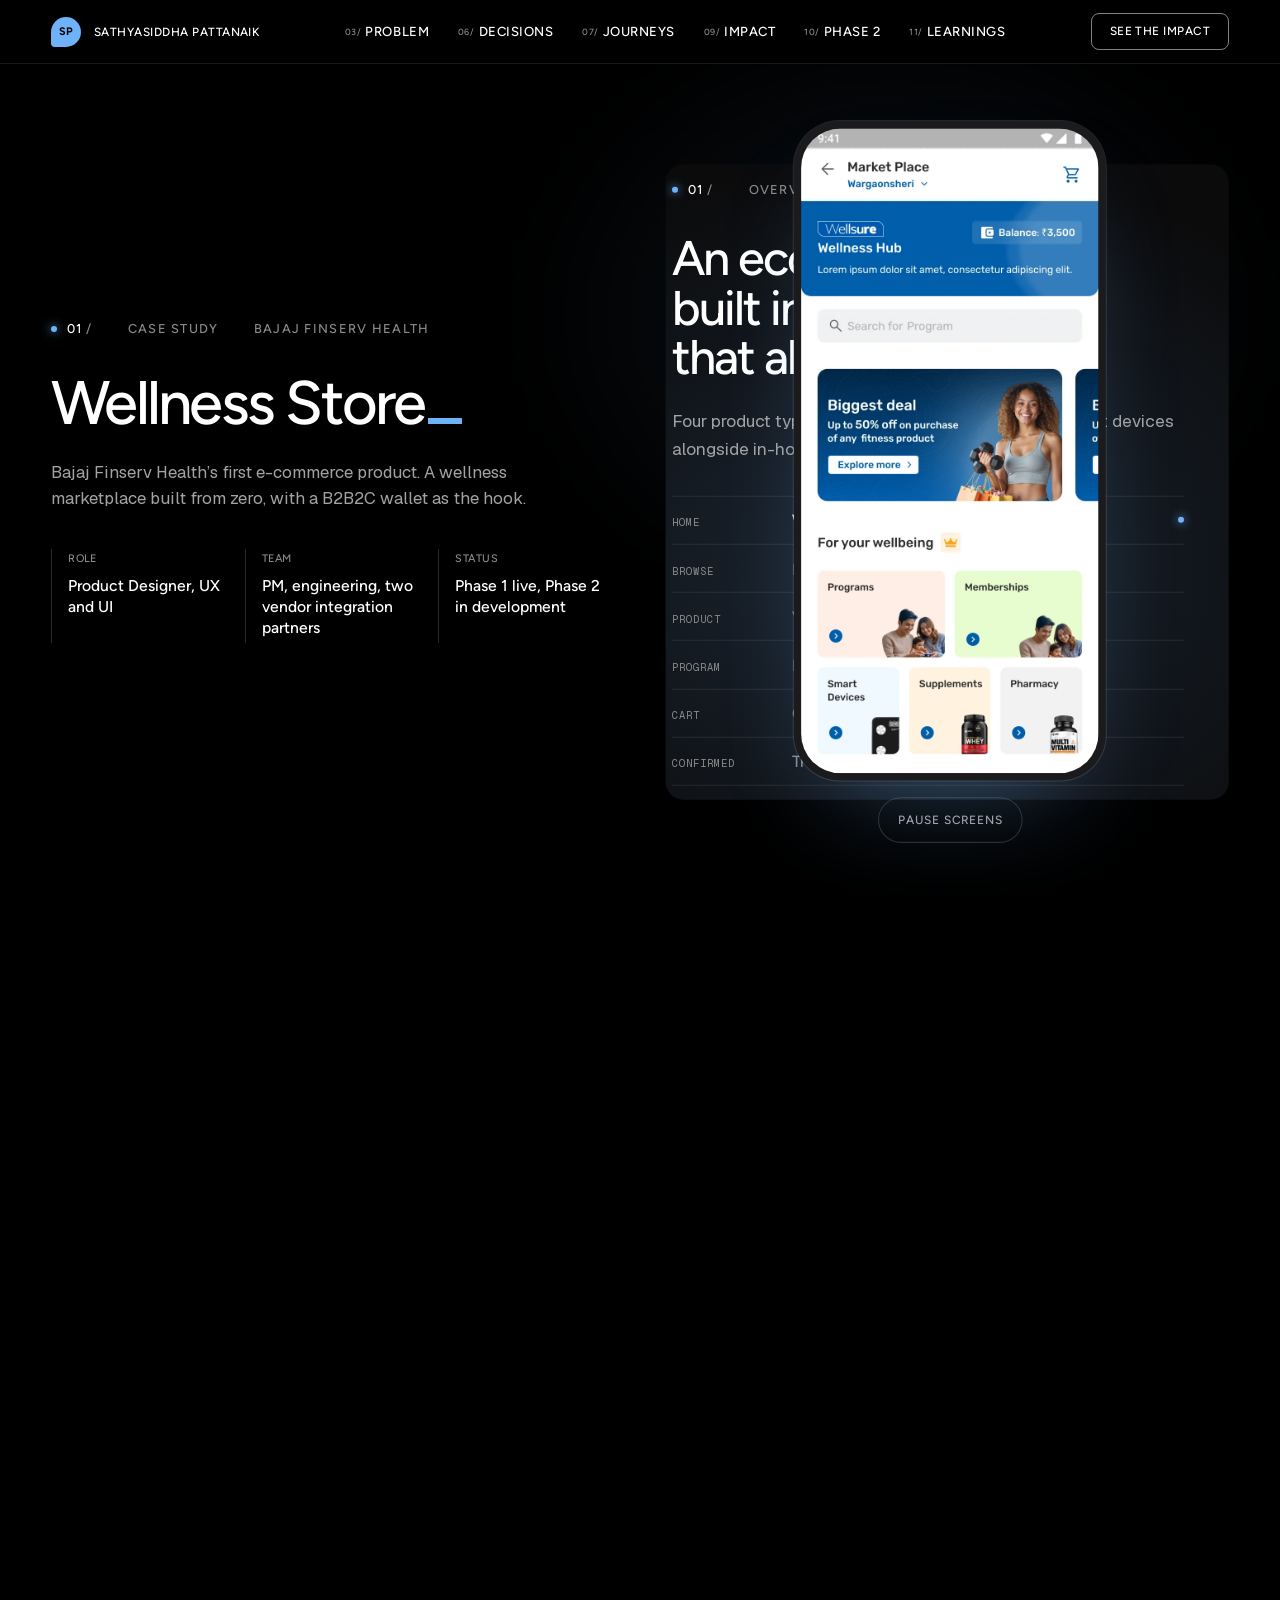
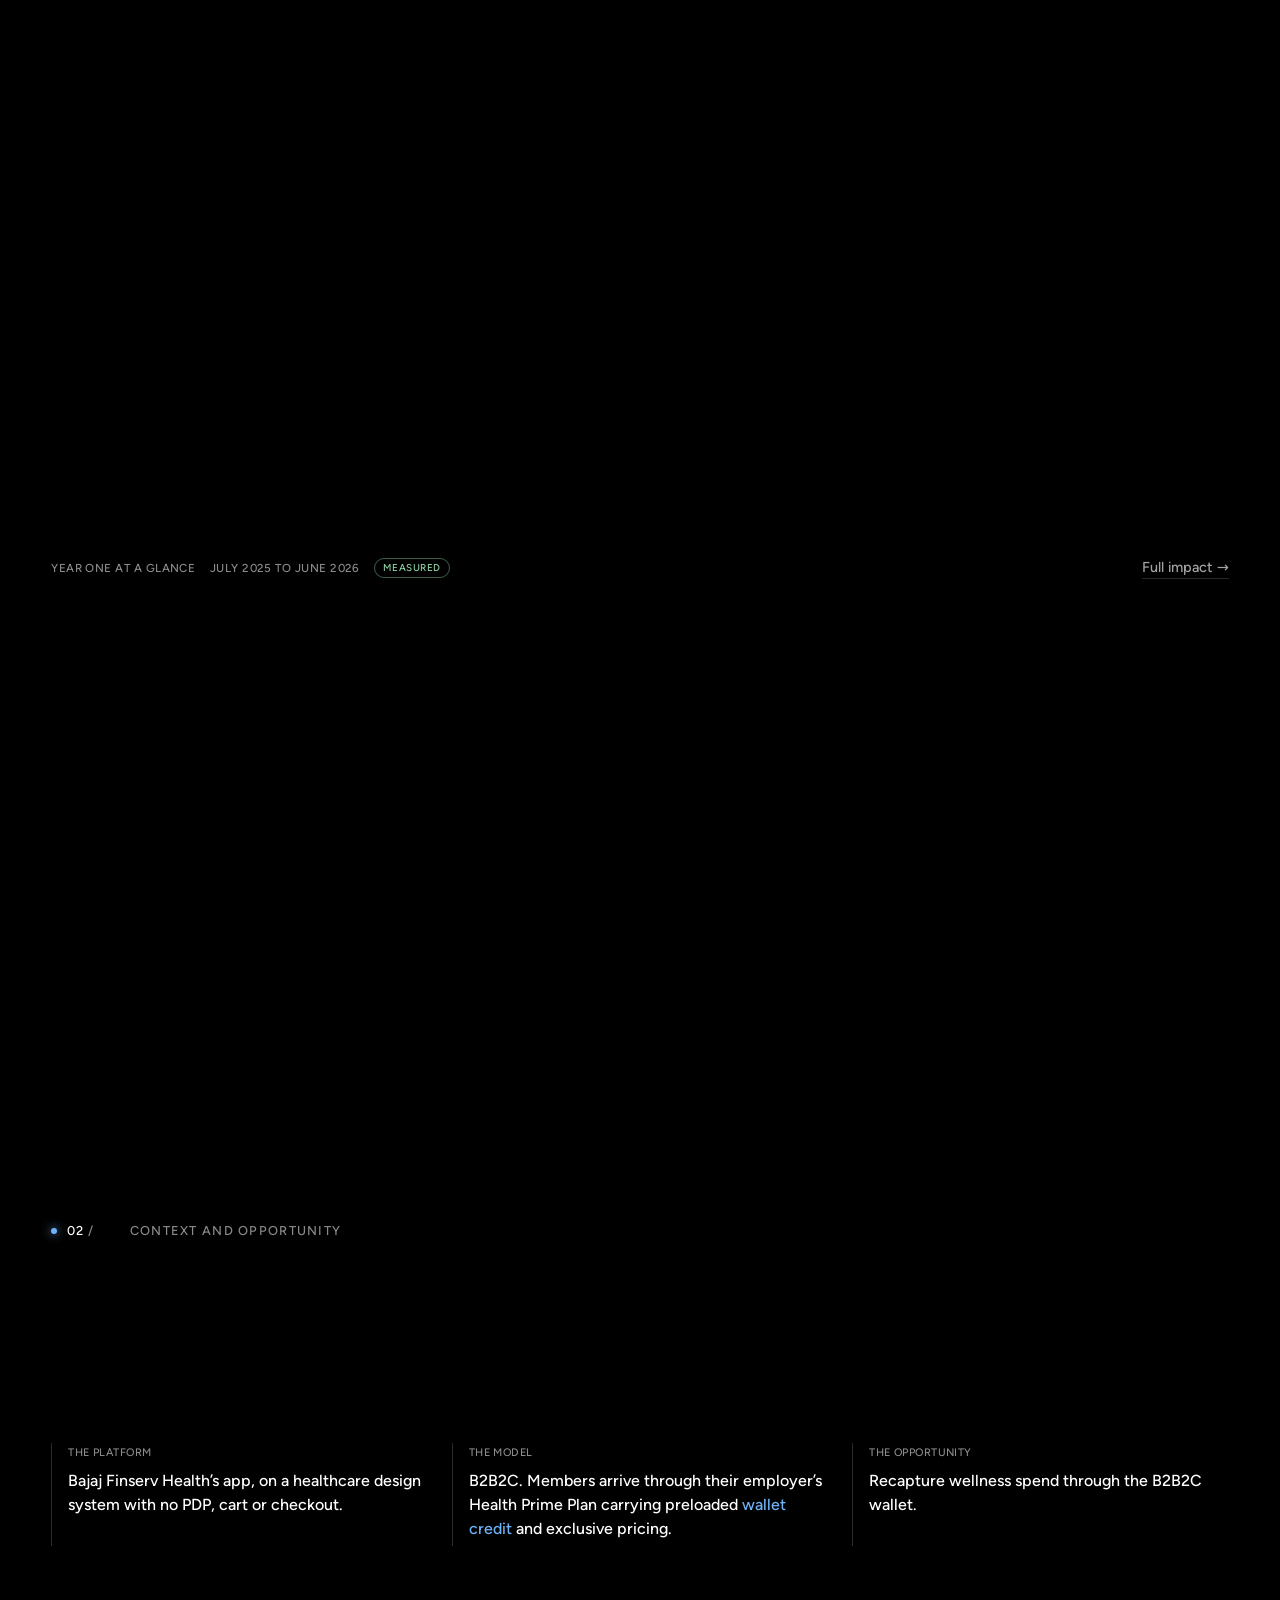
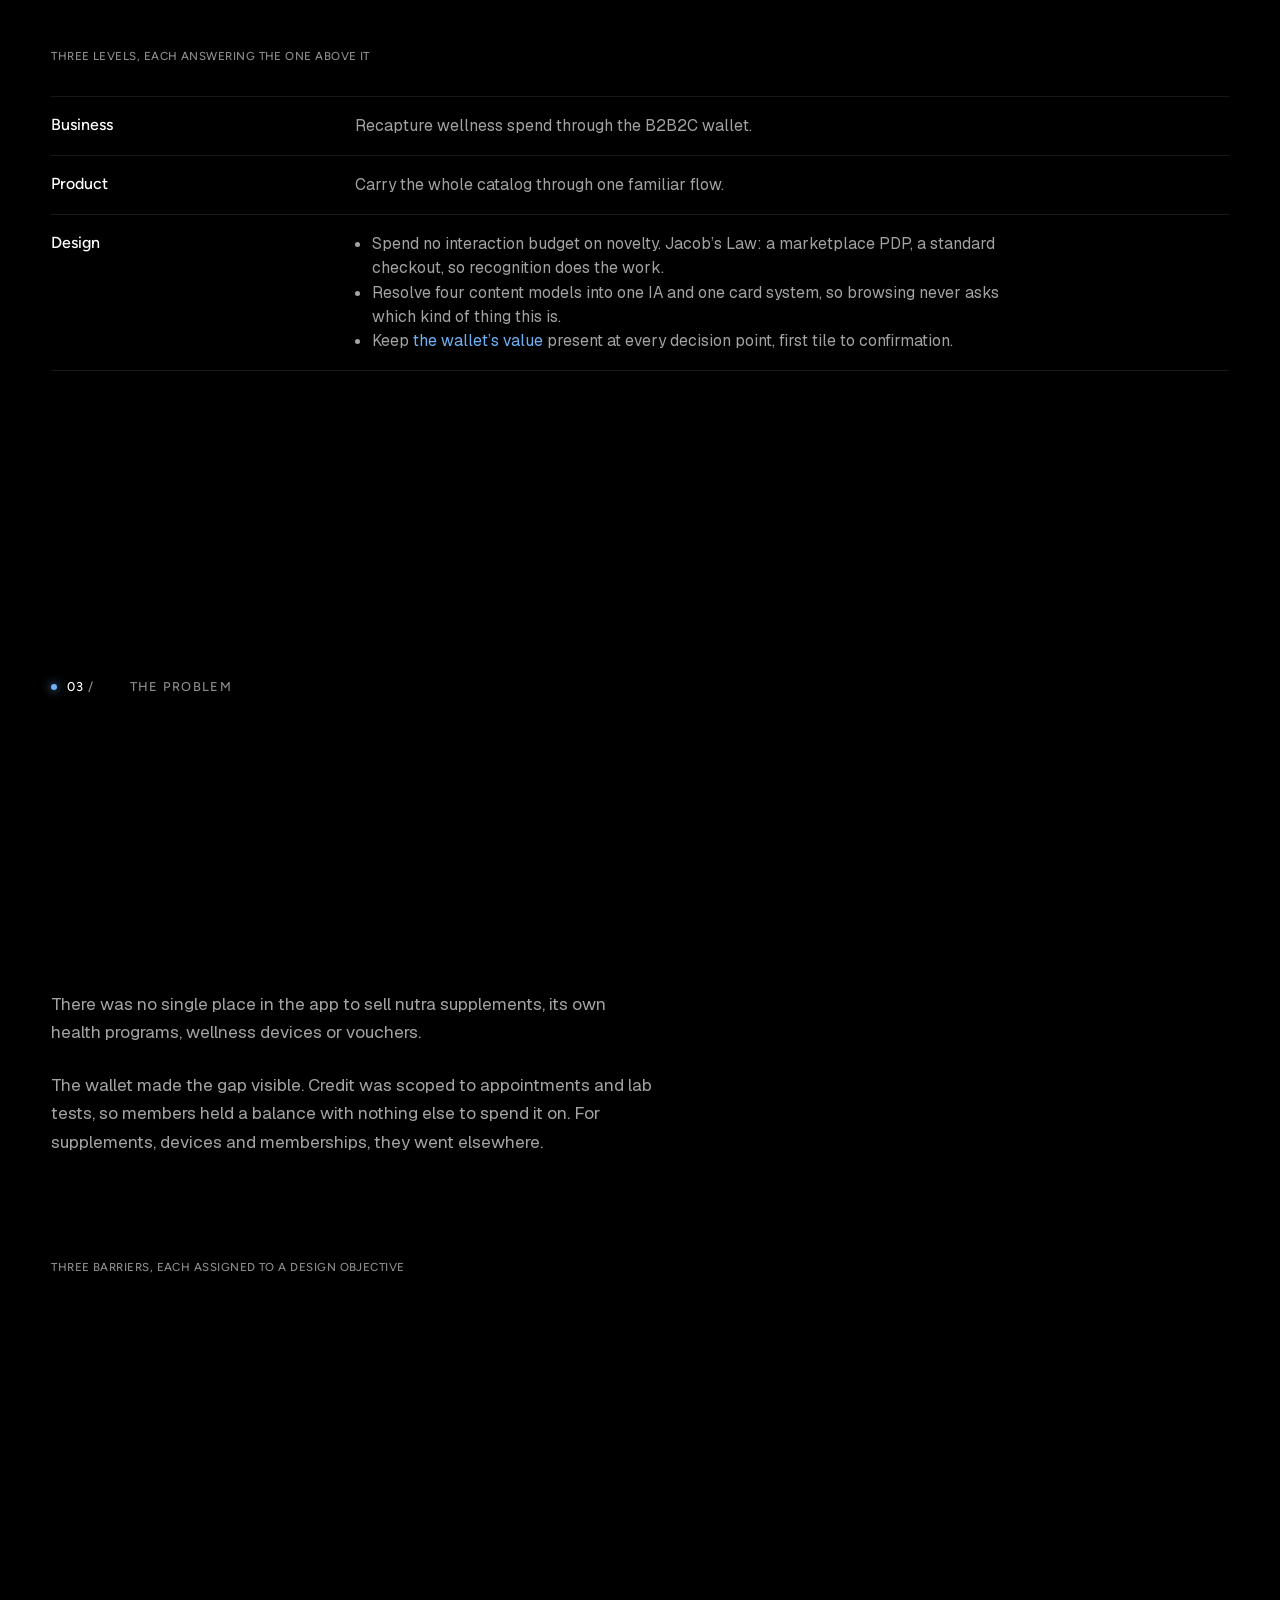
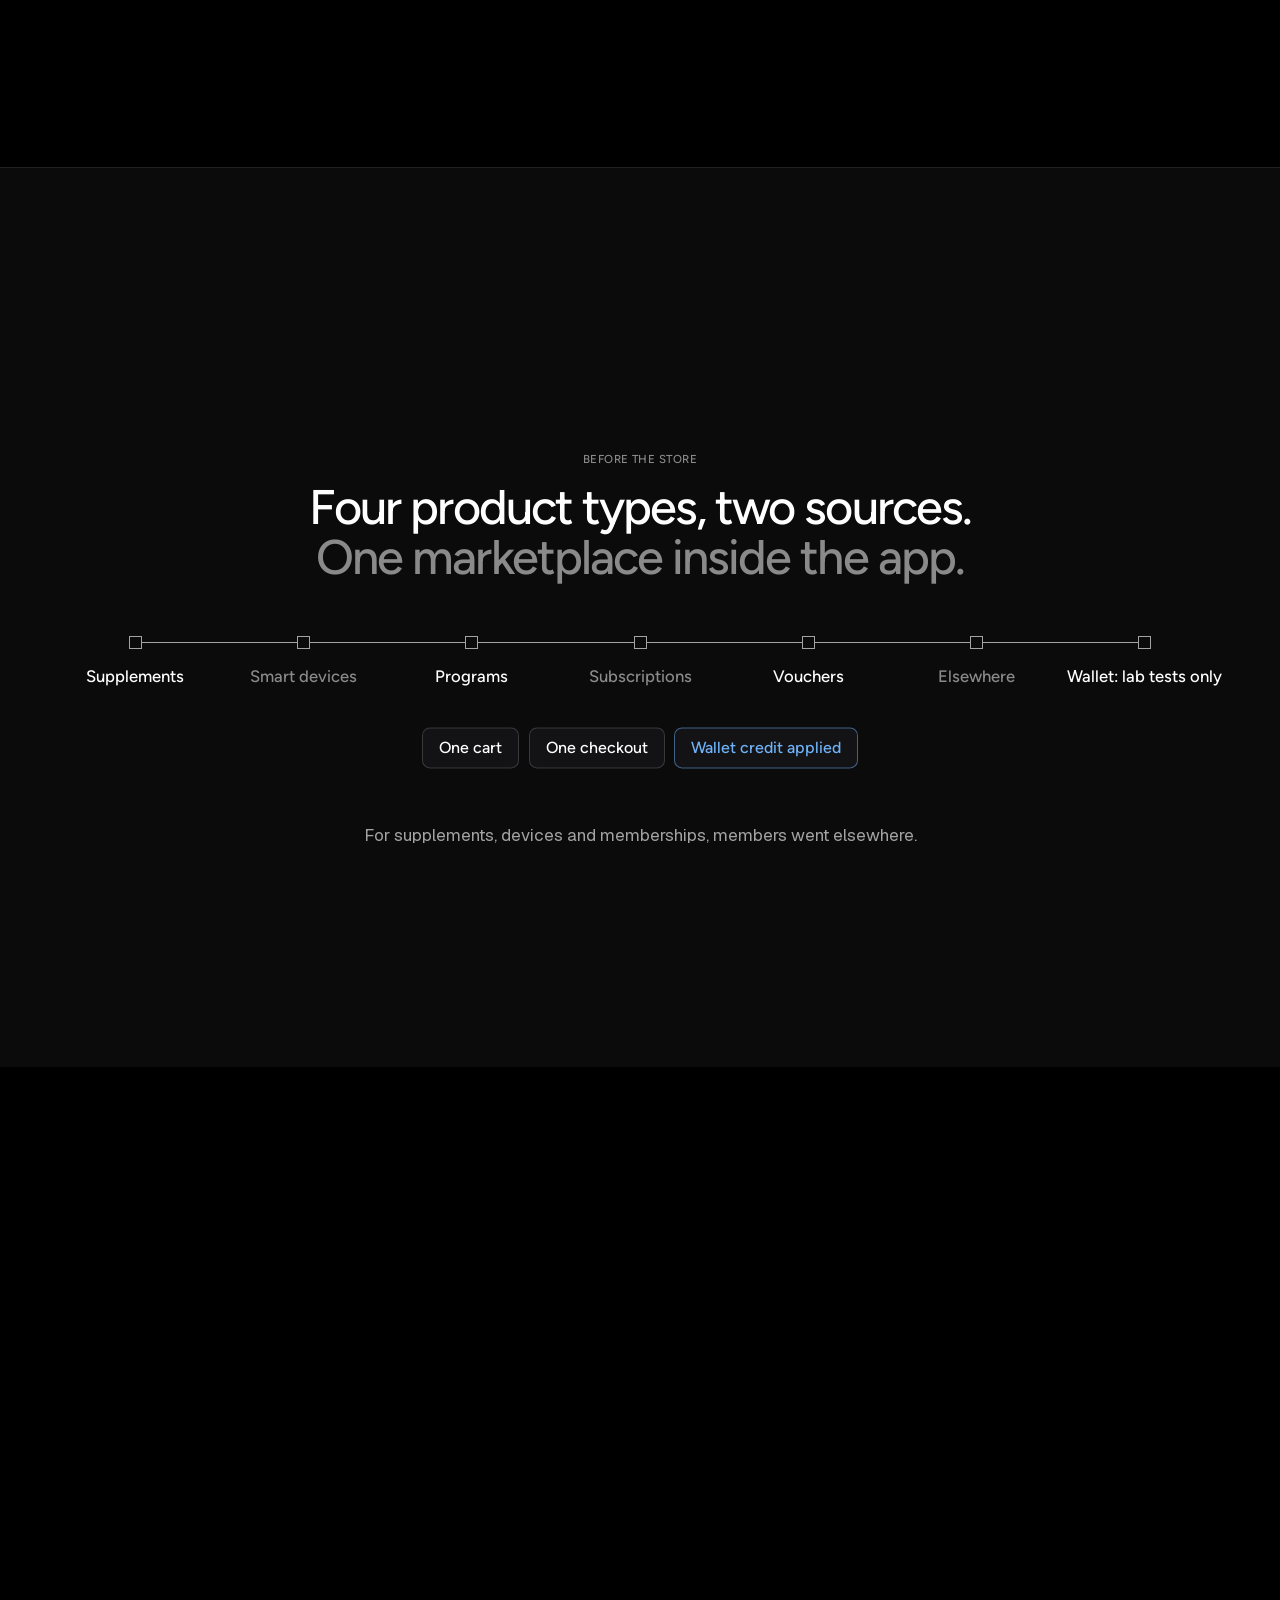
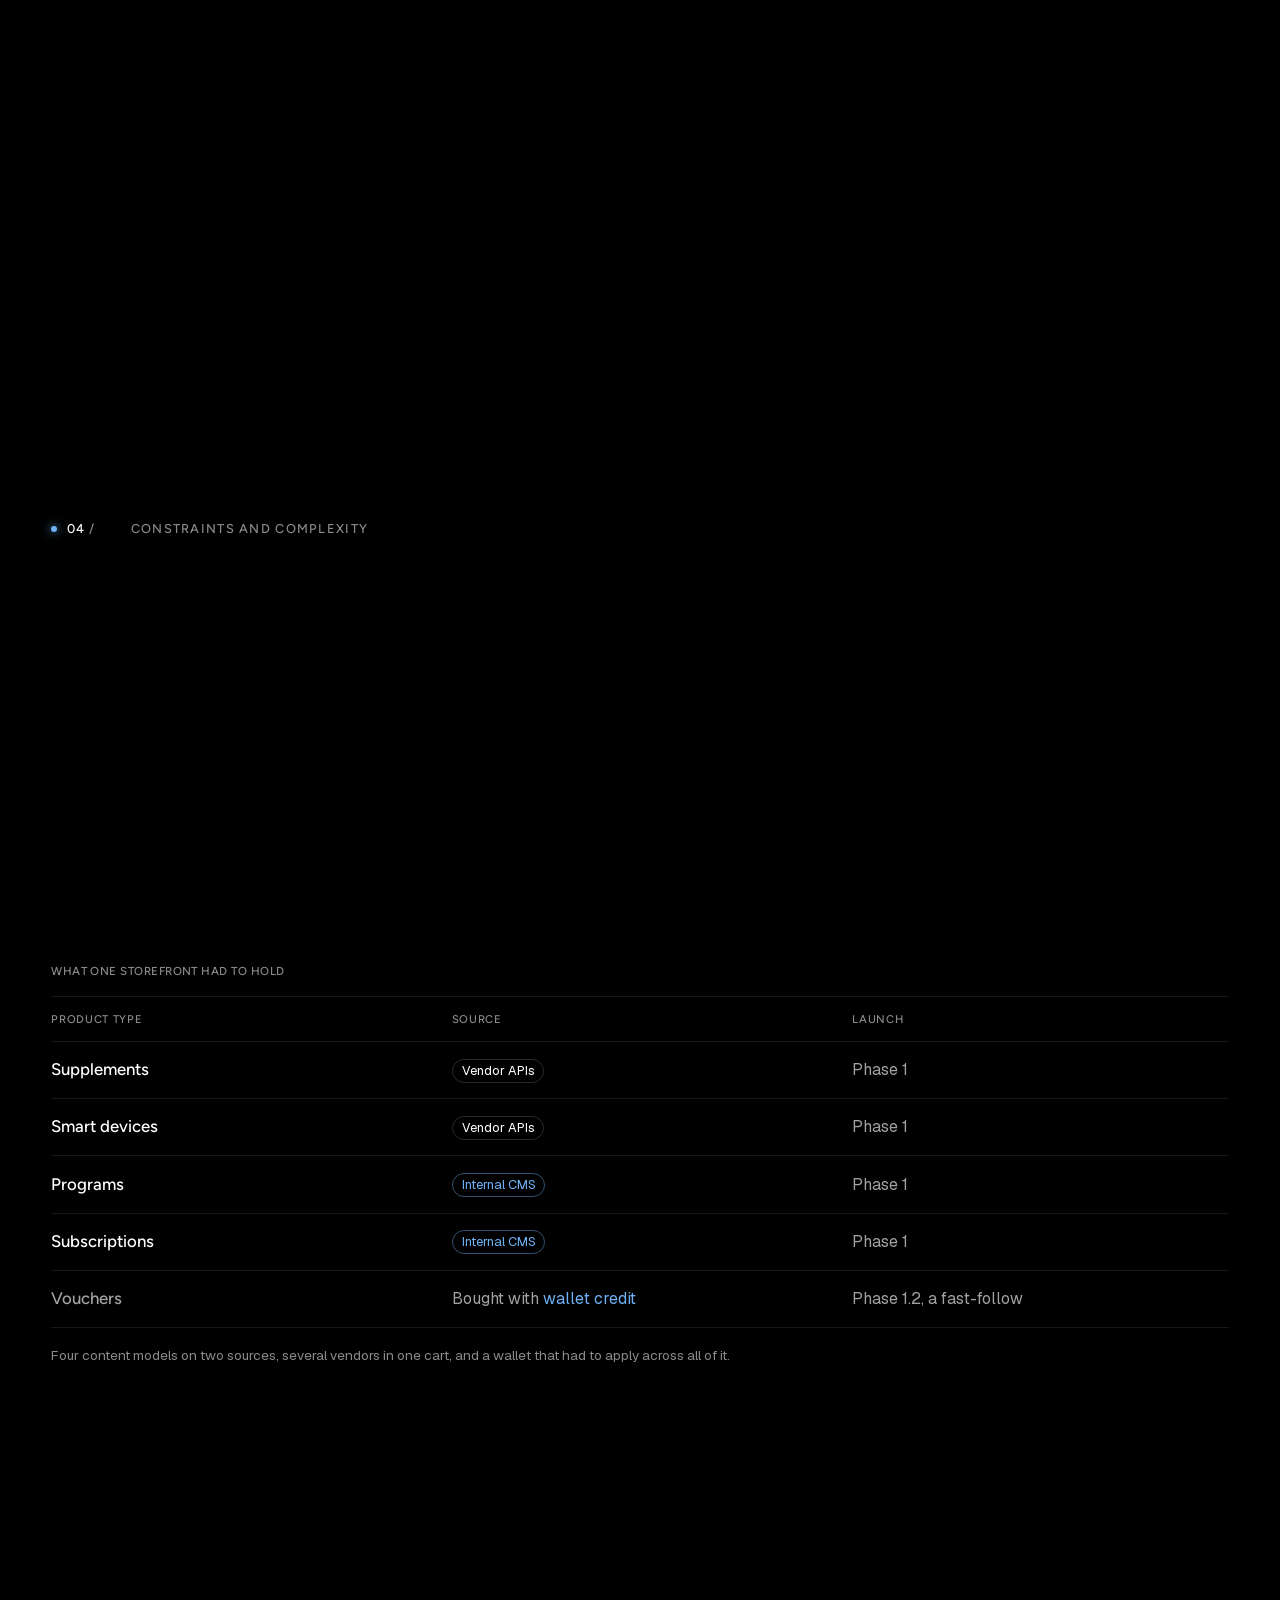
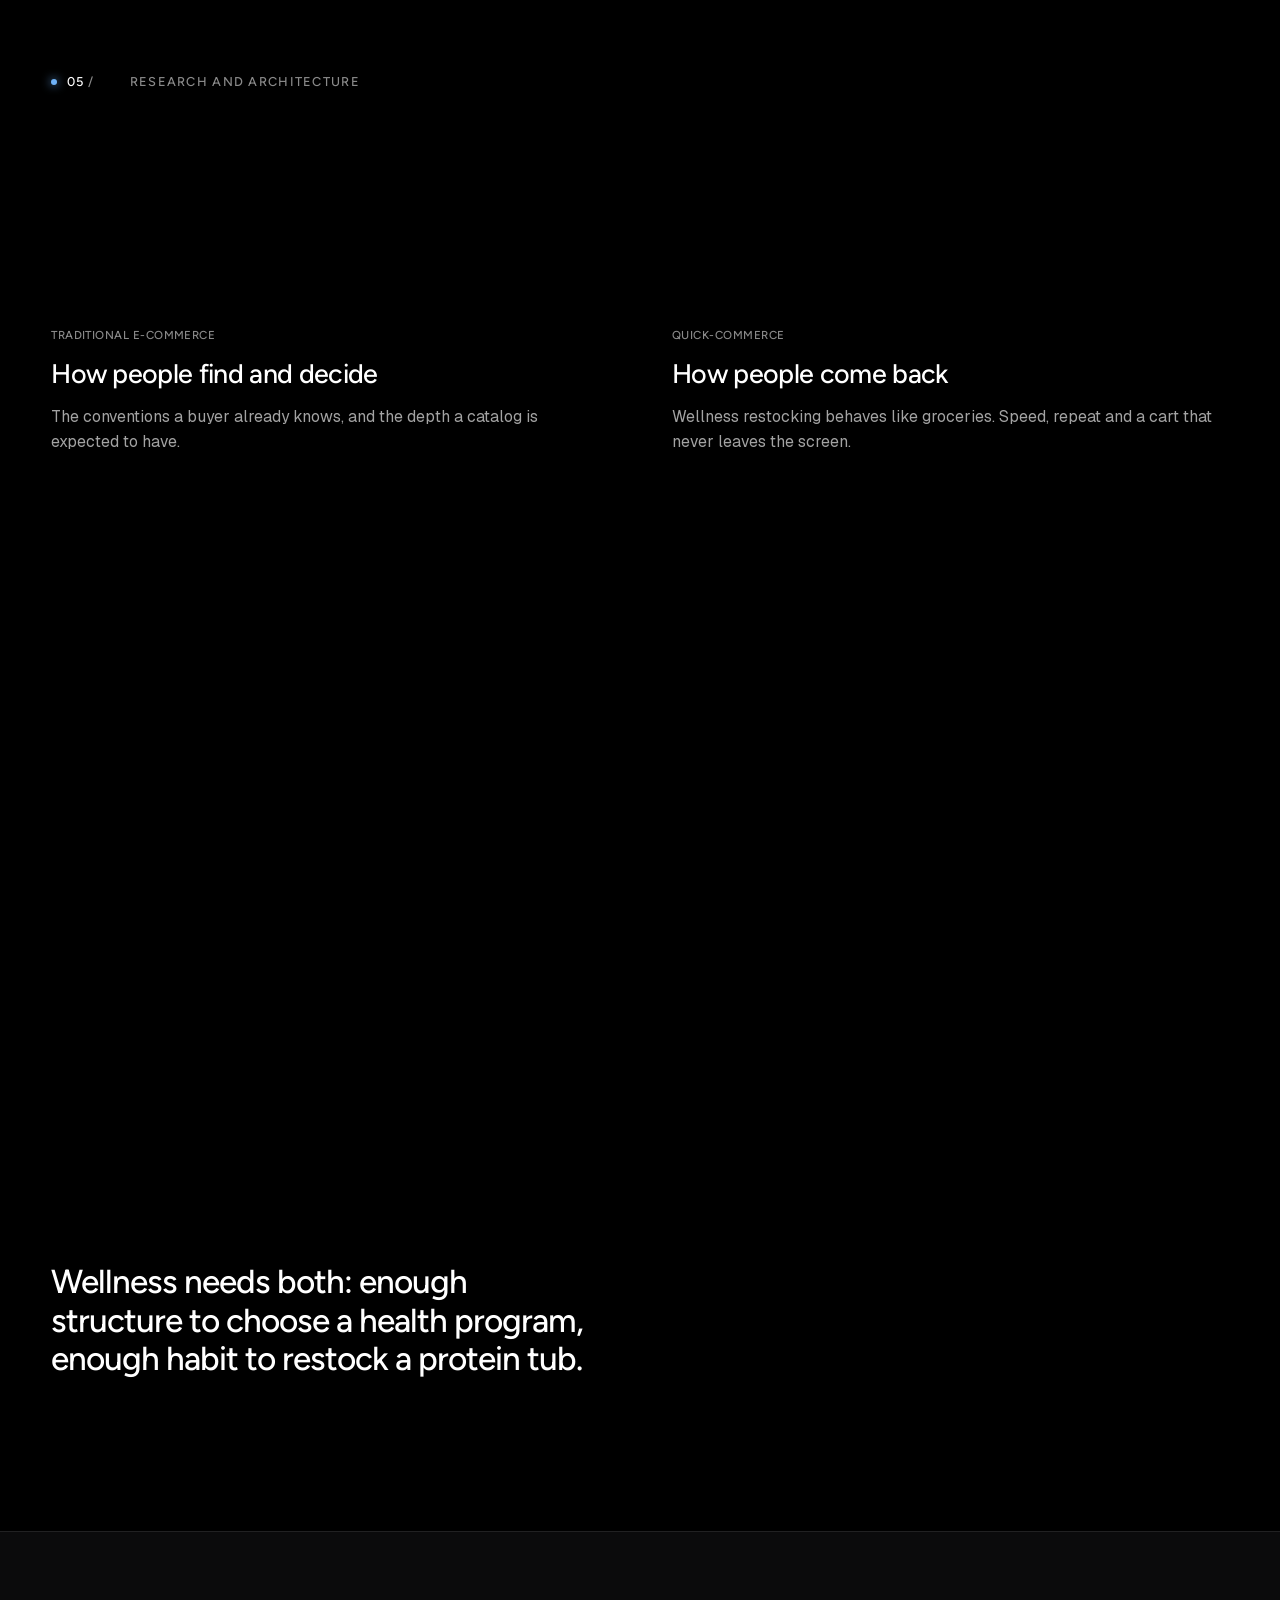
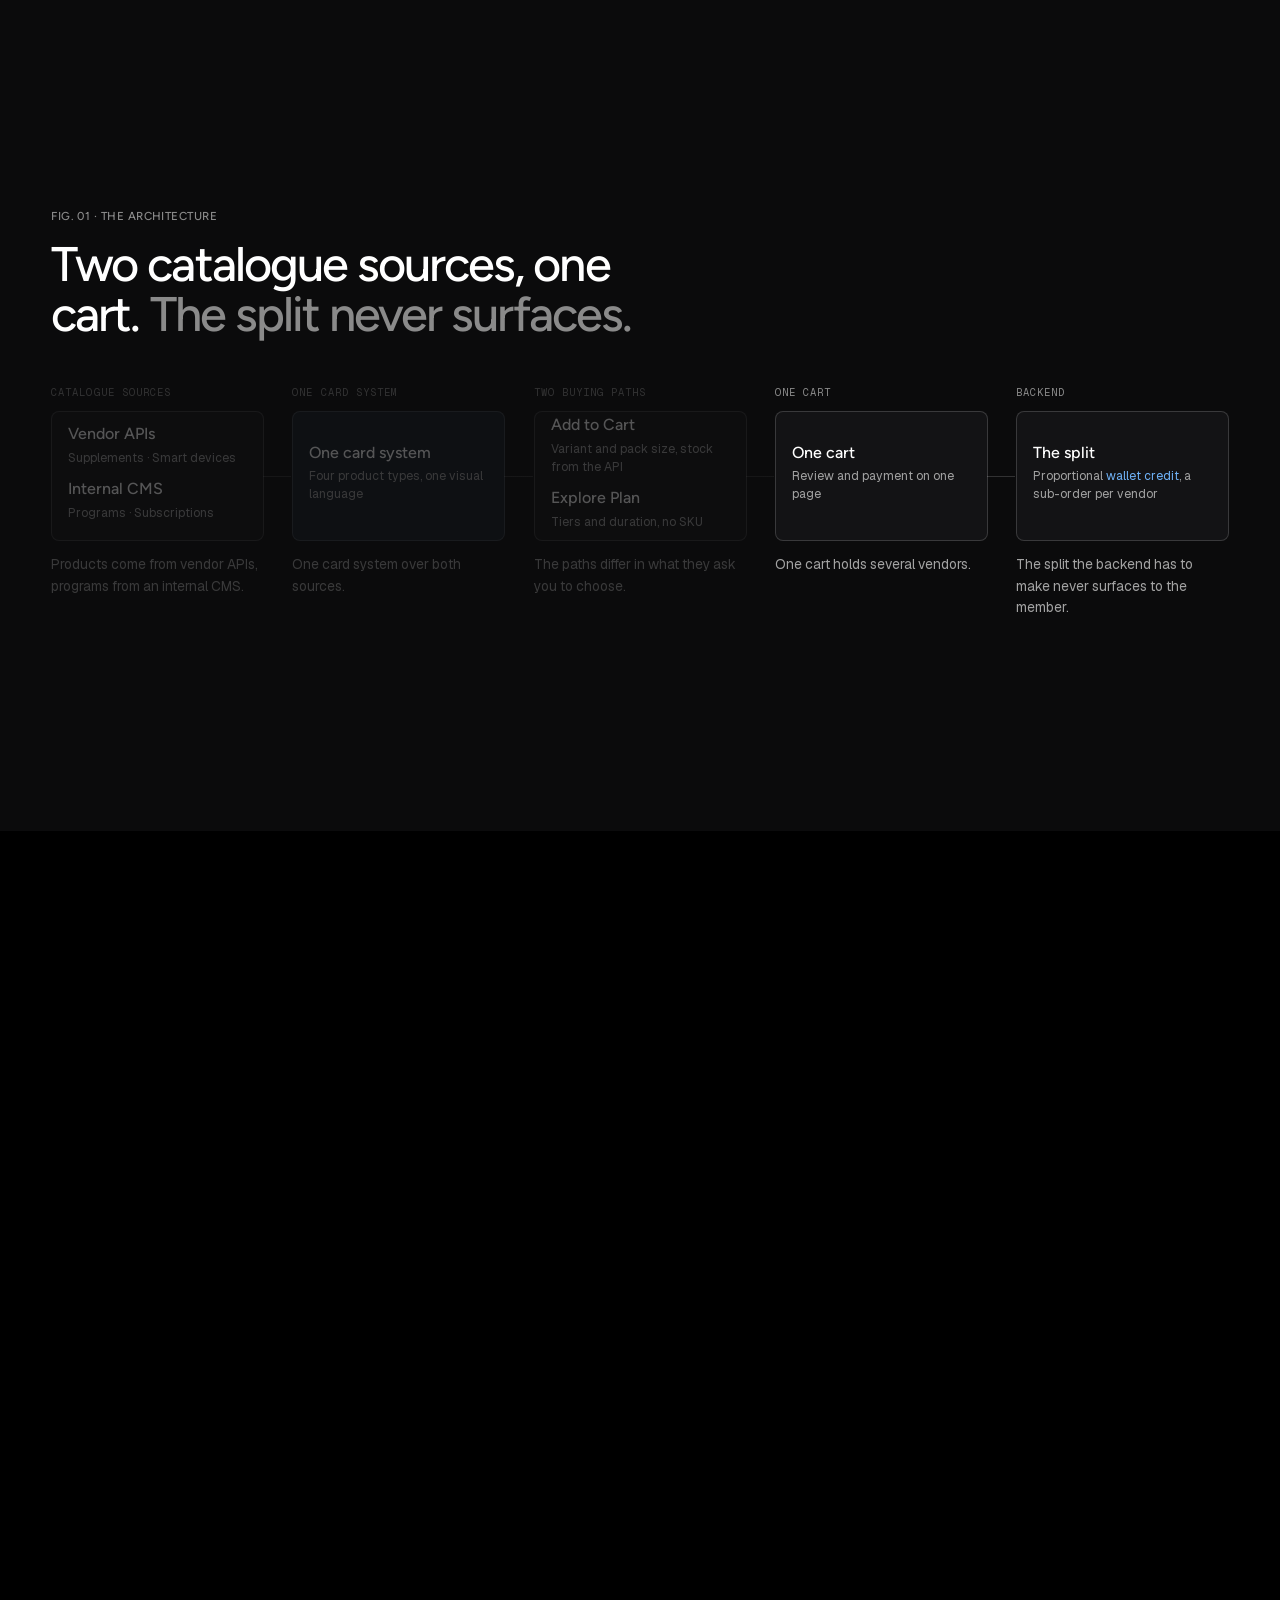
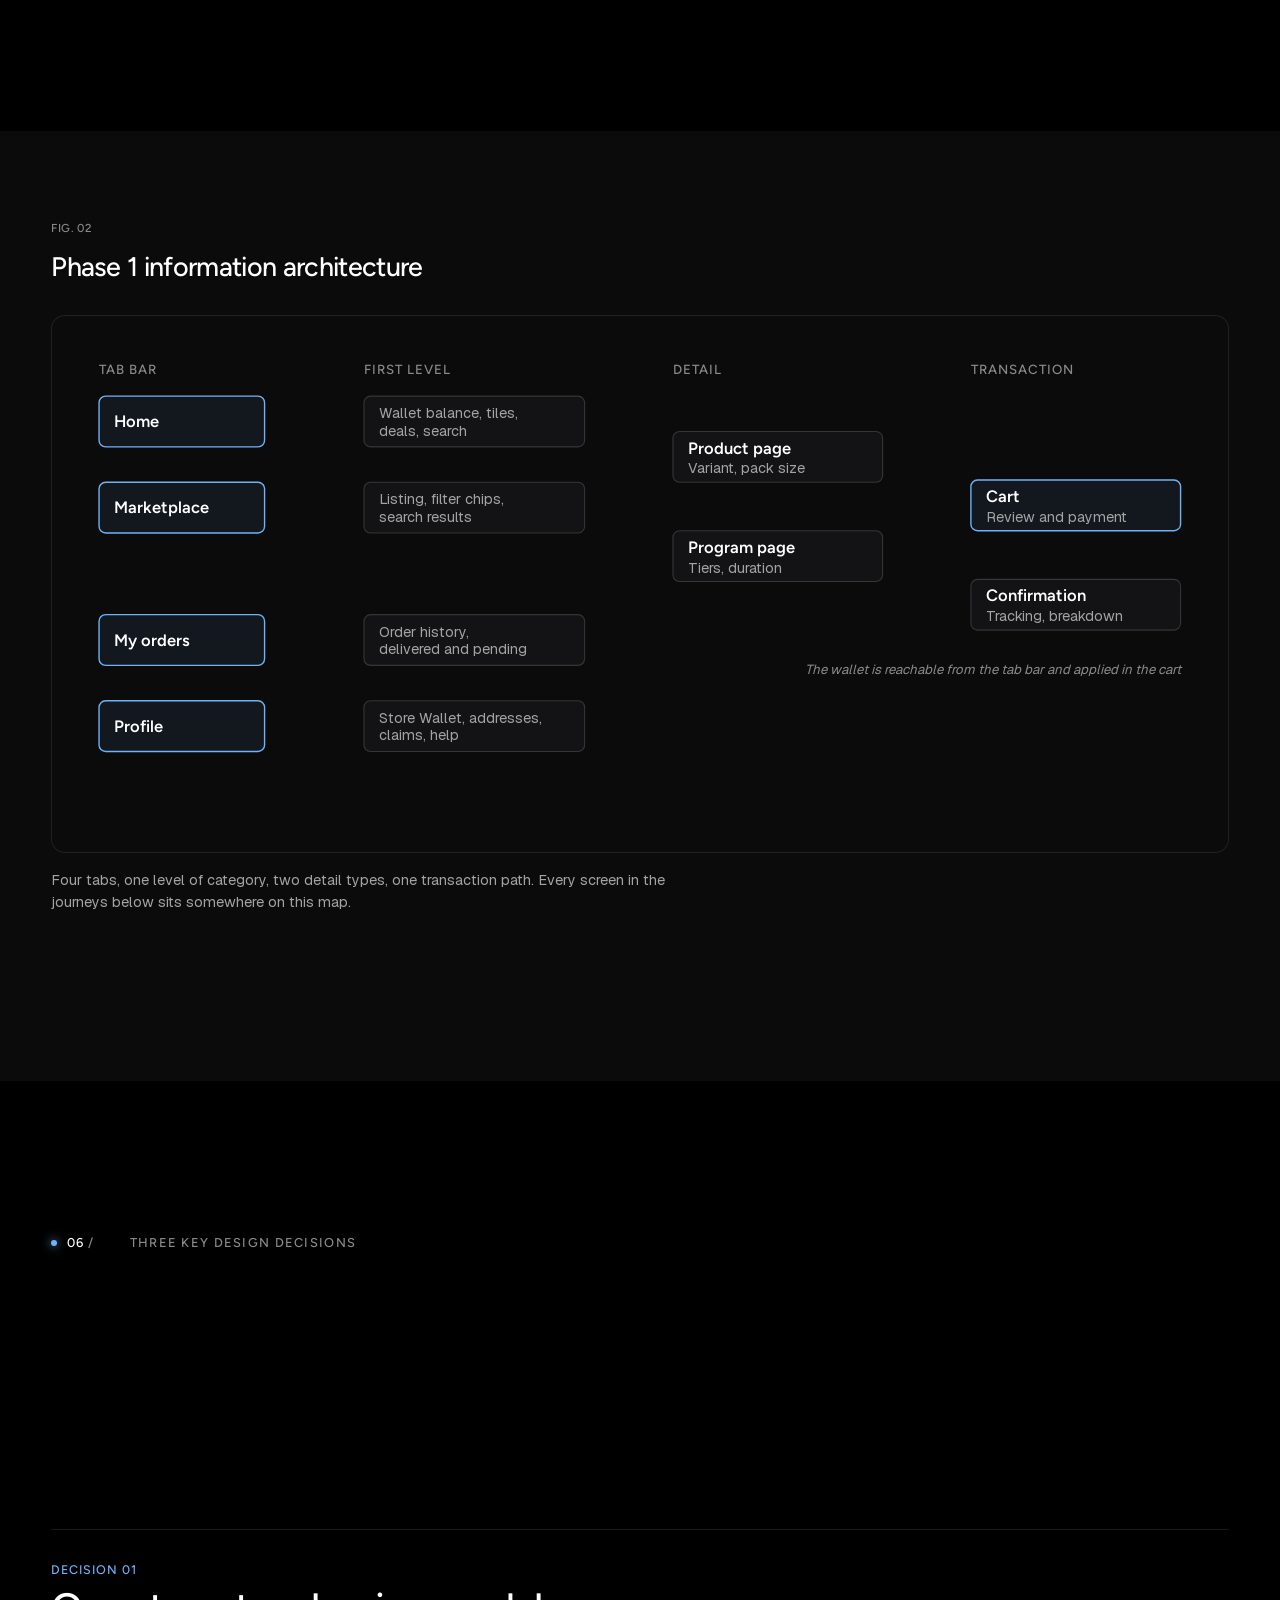
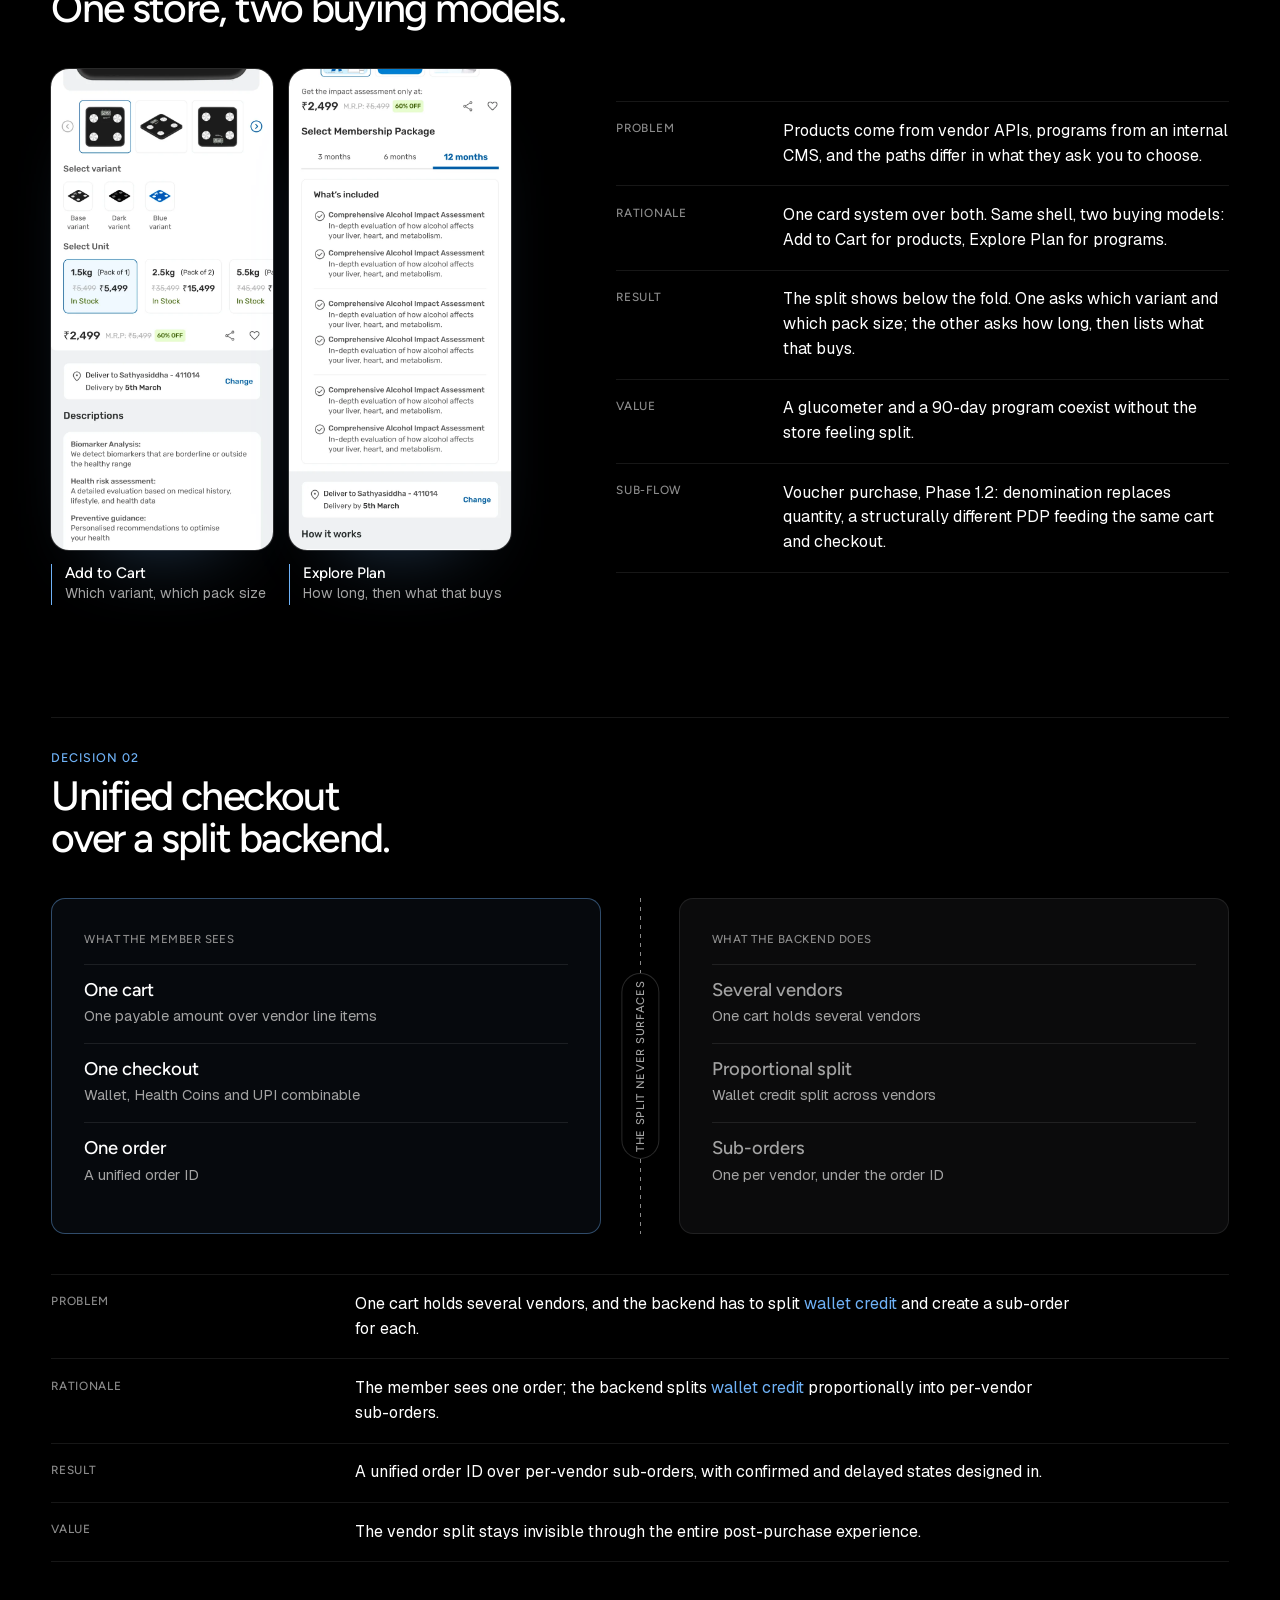
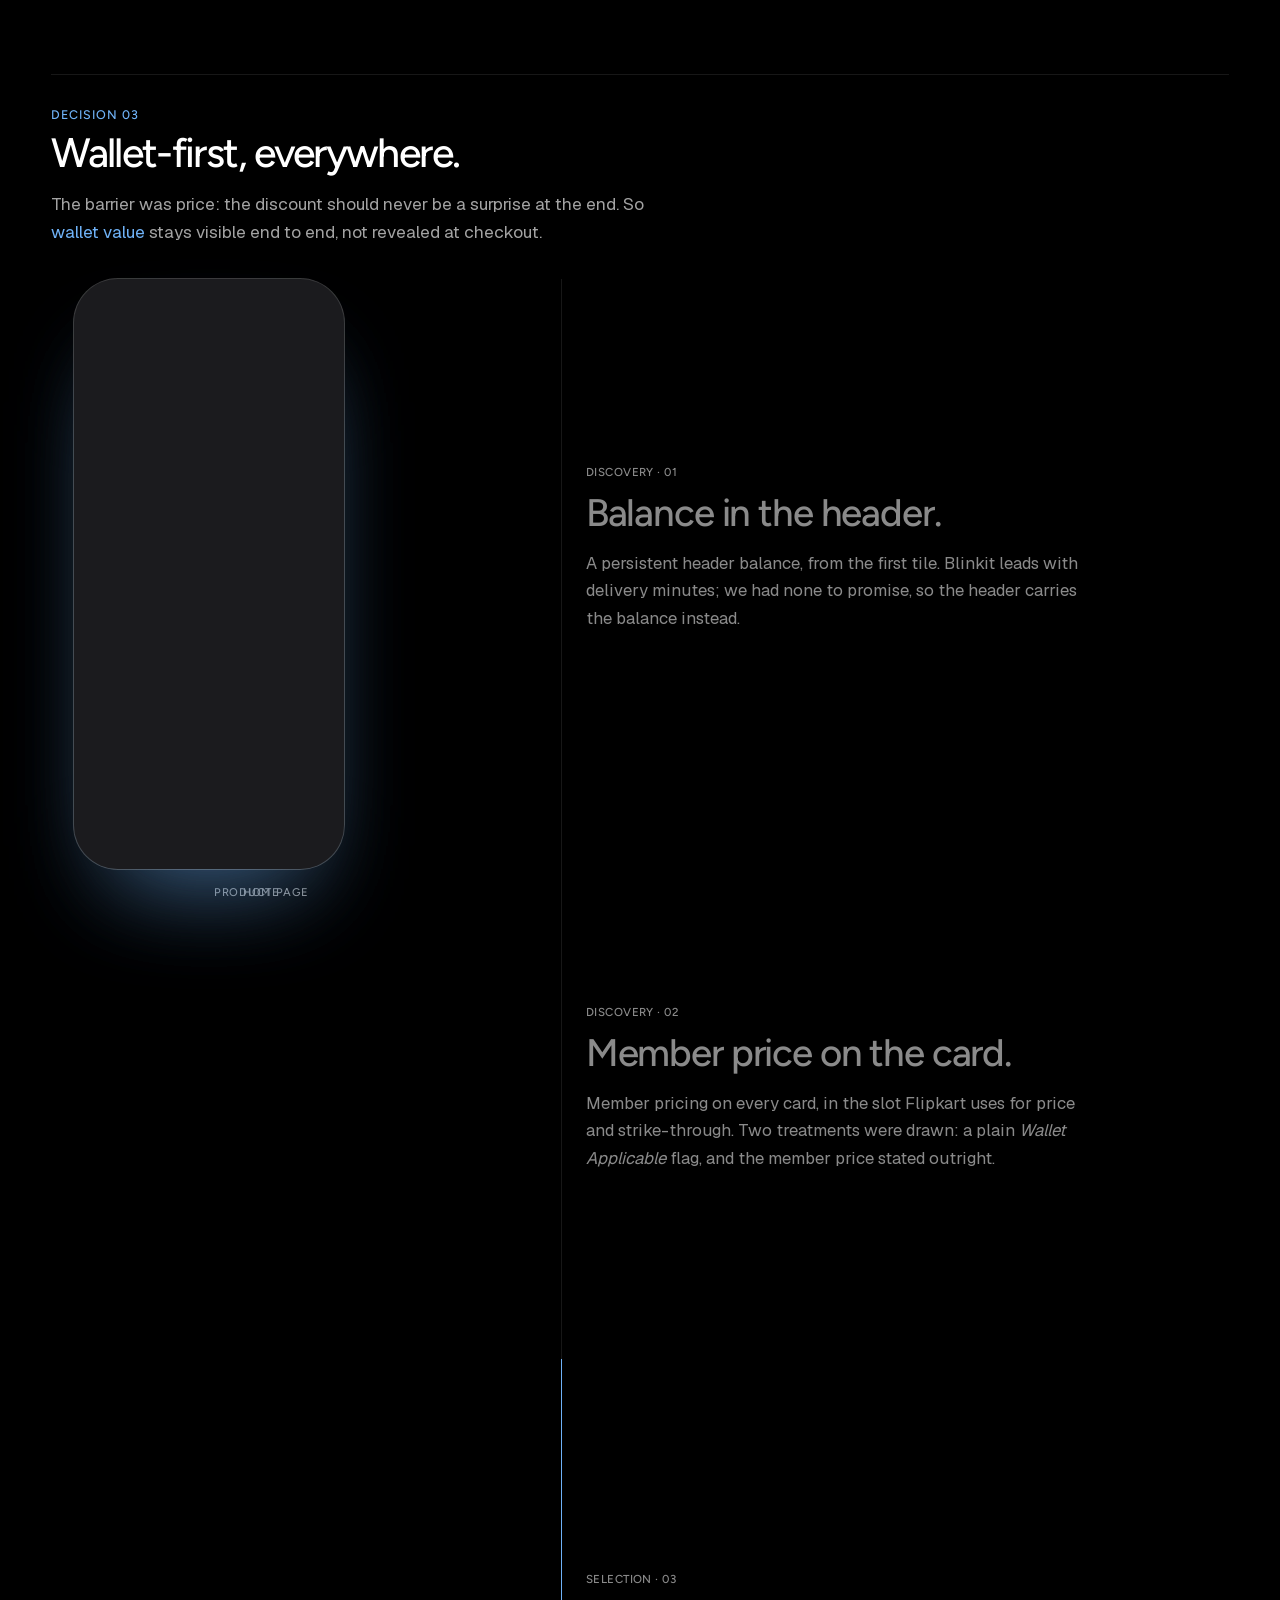
==== commit 43b2f02e: "Year one at a glance, plainer headings Co-Authored-By: Claude Opus 5.5 (1M context) <noreply@anthrop" ====
--- a/index.html
+++ b/index.html
@@ -60,8 +60,8 @@
       </div>
       <div class="a-built" id="built">
         <div class="mark"><span>01</span><span>Overview</span><span>2025 to 2026</span></div>
-        <h2 class="h-sec" id="built-h" tabindex="-1">A commerce layer, built inside the app that already existed.</h2>
-        <p class="body">Four product types in one architecture: vendor-integrated supplements and smart devices alongside in-house programs and subscriptions. Four content models, one card system, one checkout.</p>
+        <h2 class="h-sec" id="built-h" tabindex="-1">An ecommerce layer, built inside the app that already existed.</h2>
+        <p class="body">Four product types in one build: supplements and smart devices alongside in-house programs and subscriptions.</p>
         <ol class="asks is-auto" id="built-asks" aria-label="The Phase 1 screens the phone is showing">
           <li><span>Home</span>Wallet balance above entitlement tiles</li>
           <li><span>Browse</span>Filter chips above product cards</li>
@@ -75,11 +75,60 @@
   </div>
 </section>
 
+<!-- ================================================= YEAR ONE AT A GLANCE
+     Closes the opening fold: the measured year-one figures from 09 Business
+     impact, summarised. Same numbers, nothing new; the full curve and the
+     attribution caveat stay in #impact. -->
+<section class="glance" aria-labelledby="glance-h">
+  <div class="wrap">
+    <div class="glance-head">
+      <h2 id="glance-h" class="kicker">Year one at a glance <span class="g-when">July 2025 to June 2026</span> <span class="tag-m">Measured</span></h2>
+      <a class="g-more" href="#impact">Full impact <span aria-hidden="true">&rarr;</span></a>
+    </div>
+    <div class="g-grid">
+      <article class="g-card g-hero rv">
+        <p class="g-k">Monthly revenue</p>
+        <p class="g-num"><small class="g-from">~&#8377;44K <span aria-hidden="true">&rarr;</span></small> <small class="pre">~&#8377;</small><span data-count="11.6" data-decimals="1">11.6</span><small>L</small></p>
+        <p class="g-sub">Month one to the April 2026 peak.</p>
+        <p class="g-delta"><span aria-hidden="true">&#8599;</span> ~26&times; in nine months</p>
+        <div class="g-chart">
+          <svg class="g-spark" viewBox="0 0 600 160" preserveAspectRatio="none" role="img" aria-label="Monthly revenue, July 2025 to June 2026: from 0.4 lakh rupees, climbing to a peak of 11.6 lakh in April 2026, then easing to 4.2 lakh by June.">
+          <path class="area" d="M0,145.7 L54.5,126.2 L109.1,104.5 L163.6,106.7 L218.2,103.4 L272.7,113.2 L327.3,108.8 L381.8,81.8 L436.4,36.2 L490.9,24.3 L545.5,48.2 L600,104.5 L600,160 L0,160 Z"></path>
+          <path class="line" pathLength="1" d="M0,145.7 L54.5,126.2 L109.1,104.5 L163.6,106.7 L218.2,103.4 L272.7,113.2 L327.3,108.8 L381.8,81.8 L436.4,36.2 L490.9,24.3 L545.5,48.2 L600,104.5"></path>
+        </svg>
+          <span class="g-peak" aria-hidden="true" style="--x: 81.8%; --y: 0.152;"><b>11.6</b></span>
+        </div>
+        <div class="g-axis" aria-hidden="true"><span>Jul 2025</span><span>Jun 2026</span></div>
+      </article>
+      <article class="g-card rv">
+        <p class="g-num"><small class="pre">~&#8377;</small><span data-count="66">66</span><small>L</small></p>
+        <p class="g-k">Revenue</p>
+        <p class="g-sub">Year one, Phase 1 and 1.2.</p>
+      </article>
+      <article class="g-card rv">
+        <p class="g-num"><span data-count="26">26</span><small>%</small></p>
+        <p class="g-k">Margin</p>
+        <p class="g-sub">On ~&#8377;17L profit.</p>
+      </article>
+      <article class="g-card rv">
+        <p class="g-num"><small class="pre">~</small><span data-count="940">940</span></p>
+        <p class="g-k">Orders</p>
+        <p class="g-sub">Across all four product types.</p>
+      </article>
+      <article class="g-card rv">
+        <p class="g-num"><small class="pre">~&#8377;</small><span data-count="37">37</span><small>L</small></p>
+        <p class="g-k">Top earner</p>
+        <p class="g-sub">A fitness membership tie-up. Programs led.</p>
+      </article>
+    </div>
+  </div>
+</section>
+
 <!-- ================================================= 02 CONTEXT AND OPPORTUNITY -->
 <section class="sec context" id="context" aria-labelledby="ctx-h">
   <div class="wrap">
     <div class="mark"><span>02</span><span>Context and opportunity</span></div>
-    <h2 id="ctx-h" class="h-statement rv">A healthcare app <em>that had never sold anything.</em></h2>
+    <h2 id="ctx-h" class="h-statement rv">Turning employer-funded <span class="wallet">wallet credit</span> <em>into wellness sales.</em></h2>
     <dl class="cols ctx-cols">
       <div><dt>The platform</dt><dd>Bajaj Finserv Health&rsquo;s app, on a healthcare design system with no PDP, cart or checkout.</dd></div>
       <div><dt>The model</dt><dd>B2B2C. Members arrive through their employer&rsquo;s Health Prime Plan carrying preloaded <span class="wallet">wallet credit</span> and exclusive pricing.</dd></div>
--- a/page.css
+++ b/page.css
@@ -238,3 +238,43 @@
   .cx-row > :last-child { grid-column: 1 / -1; font-size: 0.85rem; color: var(--fg-3); }
   .wallet-story .story-steps li { min-height: 0; }
 }
+
+/* year one at a glance: closes the opening fold with the measured year-one
+   figures from 09, as a bento. One large card tells the growth (and its
+   sparkline keeps the post-peak fall in view); four small ones carry the rest. */
+.glance { padding: clamp(3rem, 7vw, 5.5rem) 0 clamp(1rem, 3vw, 2rem); }
+.glance-head { display: flex; flex-wrap: wrap; align-items: baseline; justify-content: space-between; gap: 0.75rem 1.5rem; margin-bottom: 1.25rem; }
+.glance-head .kicker { margin: 0; display: flex; flex-wrap: wrap; align-items: center; gap: 0.5rem 0.9rem; }
+.g-when { color: var(--fg-3); }
+.g-more { font: 500 0.9rem var(--display); color: var(--fg-2); text-decoration: none; border-bottom: 1px solid var(--line-2); padding-bottom: 2px; transition: color 0.3s, border-color 0.3s; }
+.g-more:hover, .g-more:focus-visible { color: var(--fg); border-color: var(--accent); }
+.g-grid { display: grid; grid-template-columns: repeat(4, minmax(0, 1fr)); grid-auto-rows: 1fr; gap: 10px; }
+.g-card { position: relative; display: flex; flex-direction: column; min-height: 11.5rem; padding: clamp(1.1rem, 1.8vw, 1.6rem); border: 1px solid var(--line); border-radius: var(--r-lg); background: var(--bg-2); overflow: hidden; }
+.g-card p { margin: 0; }
+.g-num { font: 400 clamp(2.4rem, 4vw, 3.4rem)/1 var(--display); letter-spacing: -0.04em; color: var(--fg); font-variant-numeric: tabular-nums; }
+.g-num small { font-size: 0.5em; letter-spacing: -0.02em; color: var(--fg-2); }
+.g-num small.pre { margin-right: 0.06em; font-size: 0.42em; color: var(--fg-3); vertical-align: 0.85em; }
+.g-card:not(.g-hero) .g-num { margin-bottom: auto; padding-bottom: 1.5rem; }
+.g-k { font: 500 0.98rem/1.3 var(--display); color: var(--fg); }
+.g-sub { margin-top: 0.3rem !important; font: 400 0.88rem/1.45 var(--sans); color: var(--fg-3); }
+/* the large card: two columns by two rows, the growth and its curve */
+.g-hero { grid-column: span 2; grid-row: span 2; min-height: 24rem; background: radial-gradient(120% 90% at 85% 10%, rgba(var(--accent-rgb), 0.12), transparent 60%), var(--bg-2); }
+.g-hero .g-k { color: var(--fg-2); font-weight: 400; }
+.g-hero .g-num { margin-top: 0.9rem; font-size: clamp(3.6rem, 7vw, 6rem); }
+.g-from { display: block; margin-bottom: 0.35rem; font: 400 clamp(1rem, 1.5vw, 1.25rem)/1 var(--display) !important; letter-spacing: -0.01em !important; color: var(--fg-3) !important; }
+.g-delta { align-self: flex-start; margin-top: 1rem !important; padding: 0.35rem 0.8rem; border-radius: 999px; background: rgba(var(--accent-rgb), 0.12); border: 1px solid rgba(var(--accent-rgb), 0.35); font: 500 0.9rem var(--display); color: var(--accent); }
+.g-chart { position: relative; margin: auto calc(-1 * clamp(1.1rem, 1.8vw, 1.6rem)) 0; padding-top: 1.5rem; height: 9rem; }
+.g-spark { display: block; width: 100%; height: 100%; overflow: visible; }
+.g-spark .area { fill: rgba(var(--accent-rgb), 0.10); }
+.g-spark .line { fill: none; stroke: var(--accent); stroke-width: 2.5; vector-effect: non-scaling-stroke; stroke-linejoin: round; }
+.g-peak { position: absolute; left: var(--x); top: calc(1.5rem + (100% - 1.5rem) * var(--y)); width: 12px; height: 12px; margin: -6px 0 0 -6px; border-radius: 50%; background: var(--accent); box-shadow: 0 0 0 4px var(--bg-2), 0 0 24px rgba(var(--accent-rgb), 0.6); }
+.g-peak b { position: absolute; bottom: 150%; left: 50%; transform: translateX(-50%); font: 500 0.8rem var(--display); color: var(--accent); }
+.g-axis { display: flex; justify-content: space-between; margin-top: 0.6rem; font: 400 0.72rem var(--mono); letter-spacing: 0.04em; text-transform: uppercase; color: var(--fg-3); }
+@media (max-width: 900px) {
+  .g-grid { grid-template-columns: repeat(2, minmax(0, 1fr)); }
+  .g-hero { min-height: 22rem; }
+}
+@media (max-width: 520px) {
+  .g-card:not(.g-hero) { min-height: 9.5rem; }
+  .g-card:not(.g-hero) .g-num { font-size: 2.2rem; padding-bottom: 1rem; }
+}
